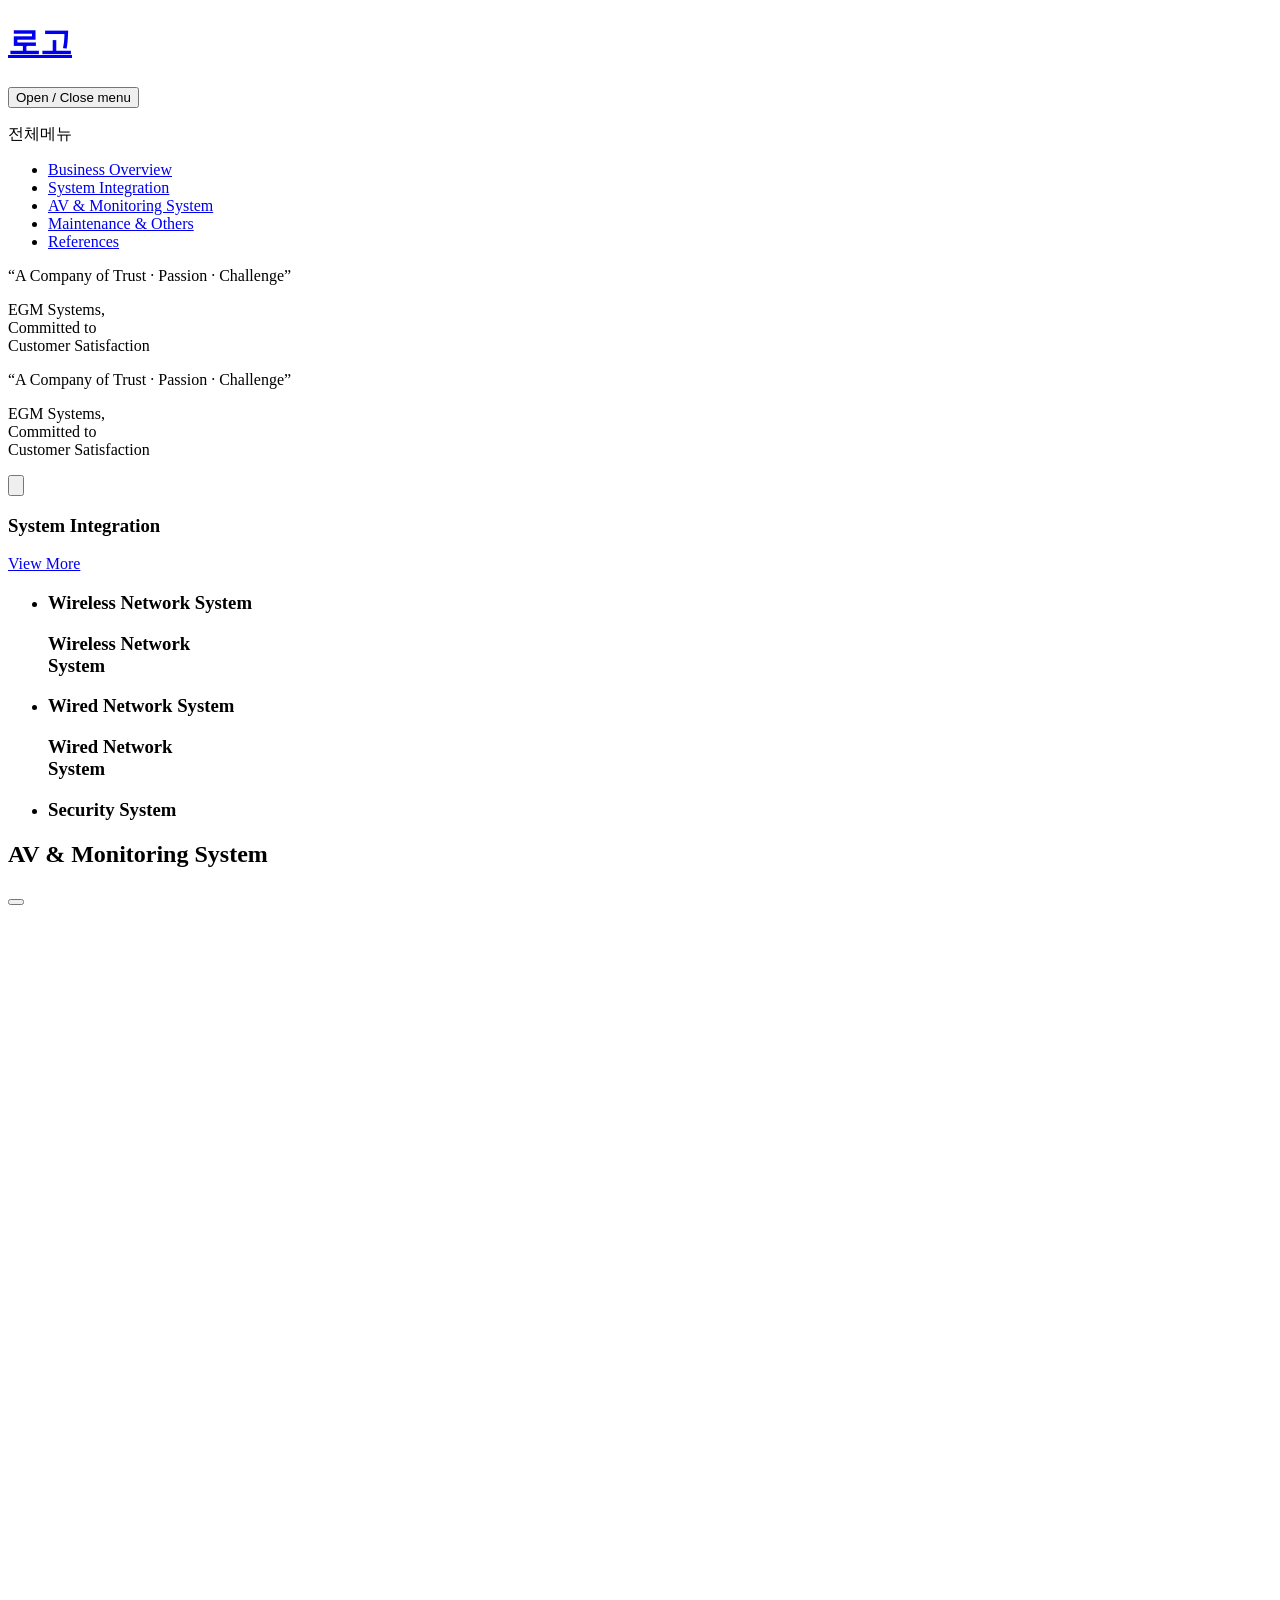
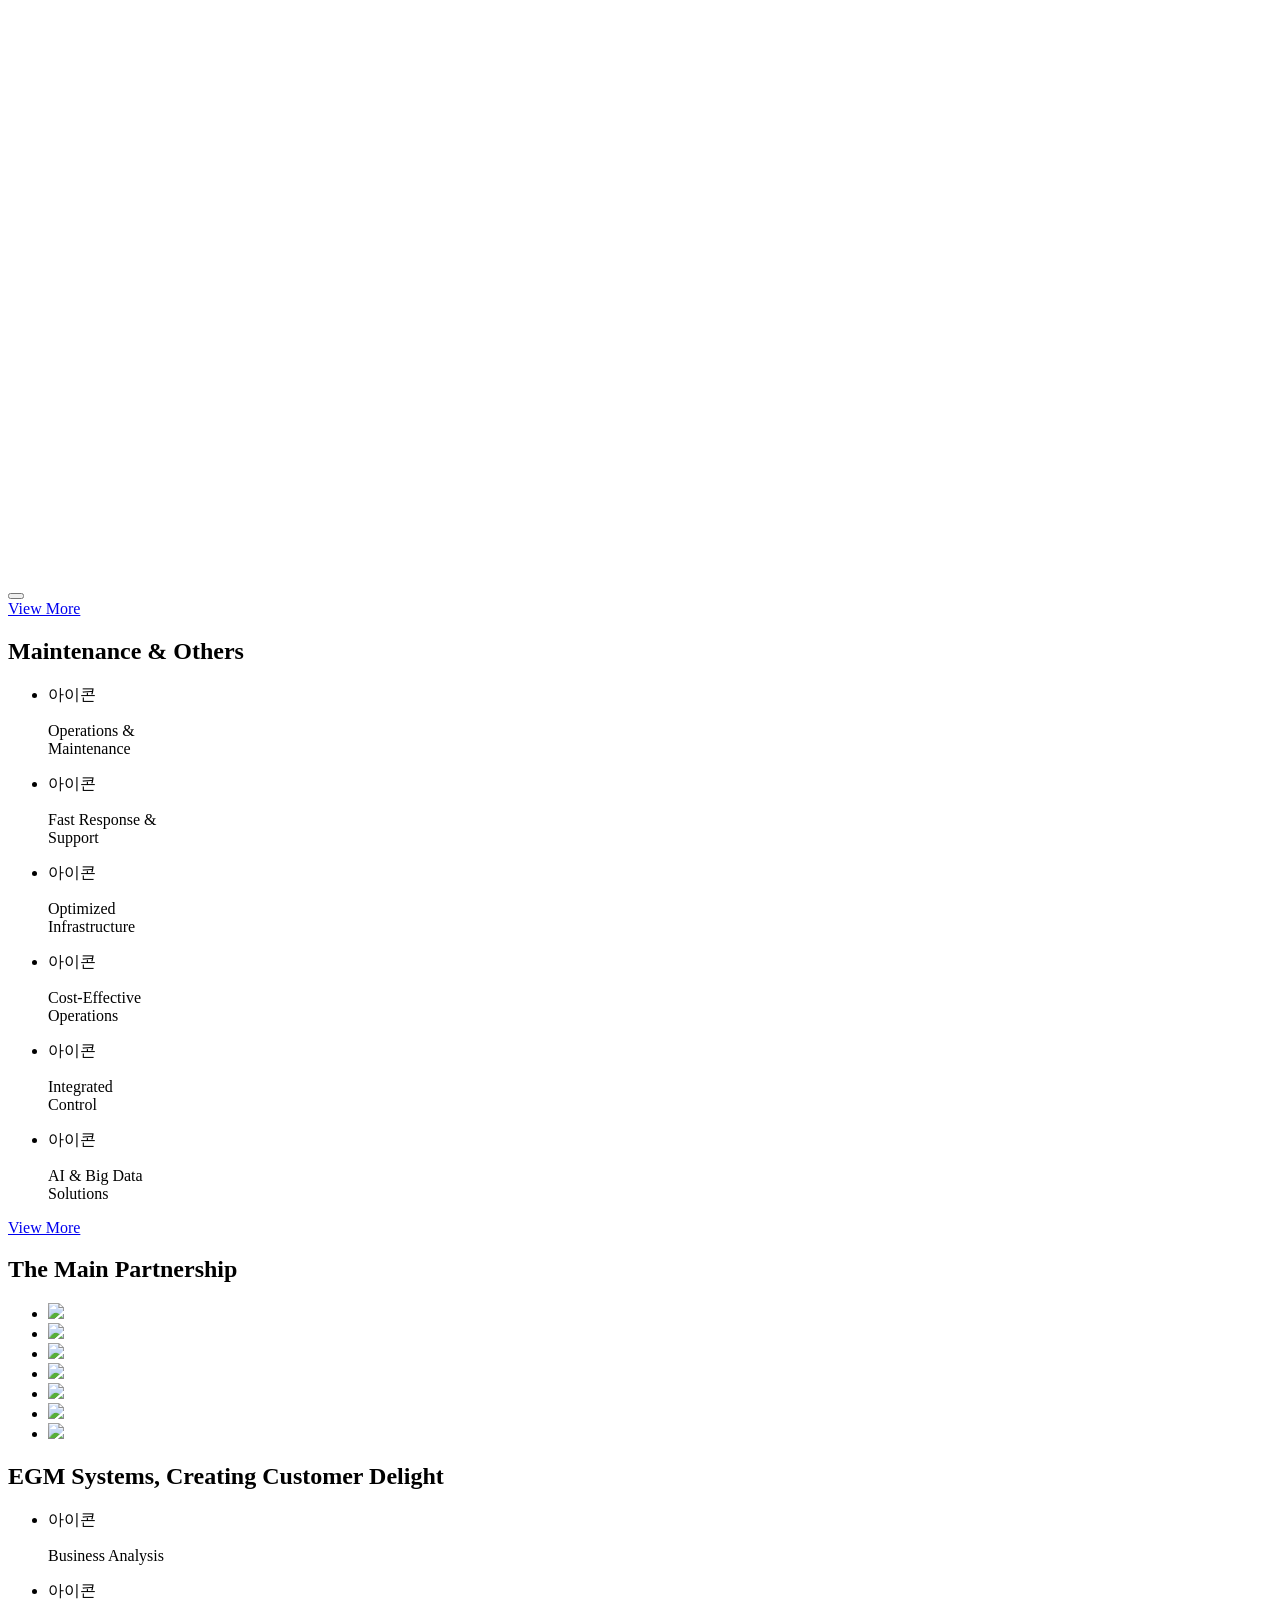
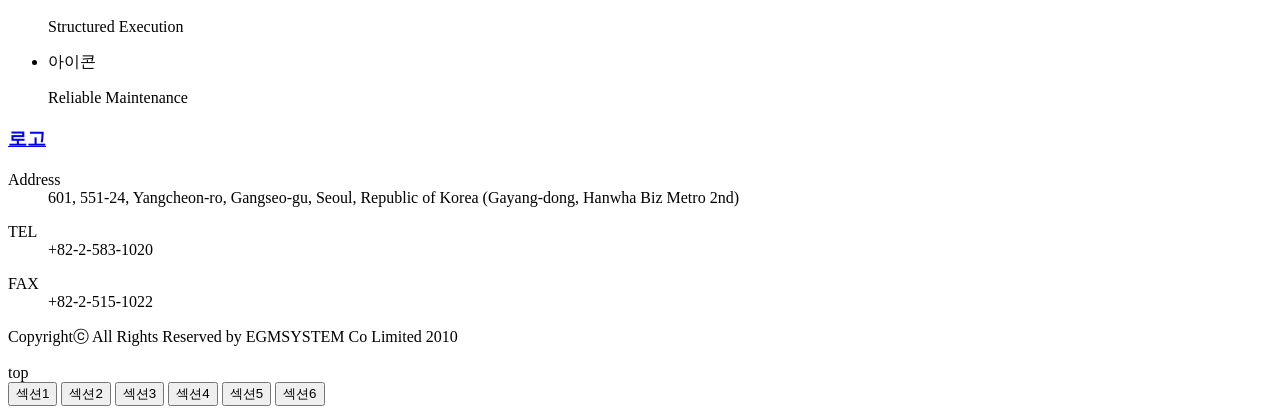
==== index.html @ 466957a3 "Add files via upload" ====
<!DOCTYPE html>
<html lang="ko">
<head>

<meta http-equiv="Content-Type" content="text/html; charset=UTF-8">
<meta http-equiv="Content-Script-Type" content="text/javascript">
<meta http-equiv="Content-Style-Type" content="text/css">
<meta content="IE=edge, chrome=1" http-equiv="X-UA-Compatible">
<meta name="viewport" content="width=device-width, initial-scale=1.0, maximum-scale=1.0, minimum-scale=1.0, user-scalable=yes">

<title>이지엠시스템즈</title>

<link rel="shortcut icon" href="images/include/favicon.ico">
<link rel="stylesheet" type="text/css" href="css/bootstrap.min.css"><!--메뉴부트스트랩 CSS 제일 위에 있어야함-->
<link rel="stylesheet" type="text/css" href="css/swiper-bundle.min.css"><!--메인상단애니메이션-->
<link rel="stylesheet" type="text/css" href="css/menu.css"><!--메뉴-->
<link rel="stylesheet" type="text/css" href="css/egm.css"><!--공통/디자인-->
<link rel="stylesheet" type="text/css" href="css/fonts.css"><!--폰트-->

<script src="js/jquery-3.7.1.min.js"></script><!--공통필수-->
<script src="js/common.js"></script><!--공통필수/메인스크롤링-->

</head>
<body>

<header id="hd">
	<div class="container container-fluid">
		<h1 class="hd-logo text-hide"><a href="index.html">로고</a></h1>

		<button type="button" class="js-mn d-xl-none"><span>Open / Close menu</span></button><!--전체메뉴열기닫기-->

		<nav id="gnb">		
			<!--모바일-->
			<div class="gnb-util">
			<p class="mo_menu_title">전체메뉴</p>
			<!--
			<a href="/member/login.asp">로그인</a><i class="split"></i>
			<a href="/member/join_1.asp">회원가입</a><i class="split"></i>
			<a href="#;">로그아웃</a><i class="split"></i>
			<a href="/member/edit.asp">회원정보수정</a><i class="split"></i>
			-->
			</div>
			<!--//모바일-->

			<ul class="navbar-nav">
			<li class="nav-item"><a href="sub_01.html">Business Overview</a></li>
			<li class="nav-item"><a href="sub_02.html">System Integration</a></li>
			<li class="nav-item"><a href="sub_03.html">AV & Monitoring System</a></li>
			<li class="nav-item"><a href="sub_04.html">Maintenance & Others</a></li>
			<li class="nav-item"><a href="sub_05.html">References</a></li>
			</ul>
		</nav>
	</div>
</header>

<!--메인용(이 위치에 있어야 함)-->
<script src="js/bootstrap.bundle.min.js"></script><!--메인스크롤링/메인에서만 사용(서브에 있으면 상하스크롤 안됨)-->
<script src="js/swiper.jquery.min.js"></script><!--메인스크롤링/메인에서만 사용-->
<script src="js/main.js"></script><!--메인스크롤링-->
<script src="js/gsap.min.js"></script><!--메인상단애니메이션-->
<script src="js/swiper-bundle.min.js"></script><!--메인상단애니메이션-->
<!--//메인용-->

<!--+++++전체+++++-->
<div id="wrap"><!--현재 prop = w.width() > 1200 으로 1200이상만 스클롤링 적용되어있음, main.js-->

<!--메인섹션-->
<section id="ct">

<!--섹션1-->
<section id="section1" class="section-main-visual">
	<div class="swiper">
       
		<!--메인비주얼-->
		<div class="swiper-wrapper">

			<div class="swiper-slide">
				<div class="background bg1"></div><!--css파일에 pc,mo 각각노출-->
				<div class="inner">
					<div class="text-wrap">
						<p class="text">
							“A Company of Trust · Passion · Challenge”
						</p>
						<p class="title">						
							EGM Systems,<br/>
							Committed to<br/>
							Customer Satisfaction
						</p>
						<!-- <p class="view"><a href="" class="more">View More</a></p> -->
					</div>
				</div>
			</div>
			
			<div class="swiper-slide">
				<div class="background bg2"></div><!--css파일에 pc,mo 각각노출-->
				
				<div class="inner">
					<div class="text-wrap">
						<p class="text">
							“A Company of Trust · Passion · Challenge”
						</p>
						<p class="title">						
							EGM Systems,<br/>
							Committed to<br/>
							Customer Satisfaction
						</p>
						<!-- <p class="view"><a href="" class="more">View More</a></p> -->
					</div>
				</div>
			</div>

		</div>
		<!--//메인비주얼-->
		
		<!--좌우스와이프-->
		<div class="swiper_arrow_wrap">
			<div class="swiper-button-prev"></div>
			<div class="swiper-button-next"></div>
		</div>
		<!--//좌우스와이프-->

		<!--하단스와이프로딩 및 페이징-->
		<div class="control">
			<div class="control-wrap">
				
				<button class="toggle" type="button" data-state="play">
					<svg x="0px" y="0px" viewBox="0 0 59.3 59.3">
						<circle cx="29.6" cy="29.6" r="28.1" stroke="#c9c9c9" fill-opacity="0" stroke-width="3" stroke-linecap="round" />
						<circle class="path" cx="29.6" cy="29.6" r="28.1" stroke="#0084E9" fill-opacity="0" stroke-width="3" stroke-linecap="round" />
					</svg>
				</button>
				<div class="pager-container">
					<div class="swiper-pagination"></div>
				</div>

			</div>
		</div>
		<!--//하단스와이프로딩 및 페이징-->

	</div>

	<!--메인비주얼-->
<script>
// 메인비주얼
const visualTime = 5000;
const visualSpeed = 1000;
const visualSection = document.querySelector('.section-main-visual');
const visualCircle = document.querySelector('.section-main-visual .swiper .path');
const visualToggle = document.querySelector('.section-main-visual .control .toggle');
const tl = gsap.timeline({ paused: true });
tl.fromTo(visualCircle, { strokeDashoffset: 250 }, { duration: (visualTime + visualSpeed + 1000) / 1000, ease: 'none', strokeDashoffset: 0 });

window.addEventListener('resize', () => {
	setVisual();
});
window.addEventListener('DOMContentLoaded', () => {
	setVisual();
});

function setVisual(){
	visualSection.style.height = window.innerHeight + 'px';
}


const visualSlide = new Swiper('.section-main-visual .swiper', {
	loop: true,
	speed: visualSpeed,
	effect: 'fade',
	fadeEffect: {
		crossFade: true
	},
	autoplay: {
        delay: visualTime,
        disableOnInteraction: false
    },
	navigation: {
	    nextEl: '.section-main-visual .swiper-button-next',
	    prevEl: '.section-main-visual .swiper-button-prev'
    },
	pagination: {
		el: '.section-main-visual .swiper-pagination',
		type: 'fraction',
		clickable: true,
		renderFraction: function (currentClass, totalClass) {
			return '<span class="' + currentClass + '"></span> / <span class="' + totalClass + '"></span>';
		}
	},
	on: {
		init: (swiper) =>{
			let activeSlide = swiper.el.querySelector('.swiper-slide-active');
			let activeBackground = activeSlide.querySelector('.background');
			gsap.to(activeBackground, { duration: (visualTime + visualSpeed) / 1000, ease: 'sine.out', scale: 1 });
			tl.play();
		},
        slideChangeTransitionStart: (swiper) => {
			animate(swiper);
        }
    }
});

function animate(swiper){
    let activeSlide = swiper.el.querySelector('.swiper-slide-active');
    let activeBackground = activeSlide.querySelector('.background');
    let activeTitle = activeSlide.querySelector('.title');
    let activeText = activeSlide.querySelector('.text');
	let activeView = activeSlide.querySelector('.view');

	gsap.set(activeBackground, { scale: 1.5 });
    gsap.set(activeTitle, { opacity: 0, y: 50 });
    gsap.set(activeText, { opacity: 0, y: 75 });
	gsap.set(activeView, { opacity: 0, y: 90 });
	gsap.to(activeBackground, { duration: (visualTime + visualSpeed) / 1000, ease: 'sine.out', scale: 1 });
    gsap.to(activeTitle, { delay: 0.5, duration: 1, ease: 'power2.out', opacity: 1, y: 0 });
    gsap.to(activeText, { delay: 0.5, duration: 1, ease: 'power2.out', opacity: 1, y: 0 });
	gsap.to(activeView, { delay: 0.5, duration: 1, ease: 'power2.out', opacity: 1, y: 0 });

	tl.restart();
}

visualToggle.addEventListener('click', (e) => {
	const button = e.target;
	if(button.dataset.state === 'play'){
		button.dataset.state = 'pause';
		visualSlide.autoplay.pause();
		tl.pause();
	}else{
		button.dataset.state = 'play';
		visualSlide.autoplay.resume();
		tl.resume();
	}
});

</script>
<!--//메인비주얼-->

</section>
<!--//섹션1-->

<!--섹션2-->
<section id="section2">
	
	<div class="swiper_vh nopad">

		<!--섹션컨텐츠-->
		<div class="si_flex">

			<!--왼쪽-->
			<div class="left">
				<h3>System Integration</h3>
				<a href="sub_02.html" class="btn_square">View More</a>
			</div>
			<!--//왼쪽-->

			<!--오른쪽-->
			<ul class="right">
				<li>
					<div class="small_bnr mrg">
					<h3 class="pc_use">Wireless Network System</h3>
					<h3 class="mo_use">Wireless Network<br/>System</h3>
					</div>
				</li>

				<li>
					<div class="small_bnr mrg">
					<h3 class="pc_use">Wired Network System</h3>
					<h3 class="mo_use">Wired Network<br/>System</h3>
					</div>
				</li>

				<li>
					<div class="small_bnr">
					<h3>Security System</h3>
					</div>
				</li>
			</ul>
			<!--//오른쪽-->

		</div>
		<!--//섹션컨텐츠-->

	</div>

</section>
<!--//섹션2-->

<!--섹션3-->
<section id="section3">
	<div class="swiper_vh">

		<!--섹션컨텐츠-->
		<div class="res_wrap100 sec_pad_bottom">

		<!--섹션타이틀-->
		<div class="section_title">
			<h2>AV & Monitoring System</h2>
		</div>
		<!--//섹션타이틀-->

		<!--섹션상세-->
		<div class="slide_container">

		<button class="slide_btn prev"></button>

		<ul class="slide_wrap">
			<li>
				<div class="sec3_card">
					<div class="picture"><img src="images/main/section3_bg1.png"></div>
					<div class="text">
						<p>Display System</p>
					</div>
				</div>
			</li>
			<li>
				<div class="sec3_card">
					<div class="picture"><img src="images/main/section3_bg2.png"></div>
					<div class="text">
						<p>Video Conferencing System</p>
					</div>
				</div>
			</li>
			<li>
				<div class="sec3_card">
					<div class="picture"><img src="images/main/section3_bg3.png"></div>
					<div class="text">
						<p>Stage System</p>
					</div>
				</div>
			</li>
			<li>
				<div class="sec3_card">
					<div class="picture"><img src="images/main/section3_bg4.png"></div>
					<div class="text">
						<p>Studio System</p>
					</div>
				</div>
			</li>
			<li>
				<div class="sec3_card">
					<div class="picture"><img src="images/main/section3_bg5.png"></div>
					<div class="text">
						<p>Public Address System</p>
					</div>
				</div>
			</li>
			<li>
				<div class="sec3_card">
					<div class="picture"><img src="images/main/section3_bg6.png"></div>
					<div class="text">
						<p>Conference Room System</p>
					</div>
				</div>
			</li>
		</ul>

		<button class="slide_btn next"></button>

		</div>
		<!--//섹션상세-->

		</div>
		<!--//섹션컨텐츠-->

	</div>

	<!--더보기버튼-->
	<div class="btn_more_wrap_center">
		<a href="sub_03.html" class="btn_square">View More</a>
	</div>
	<!--//더보기버튼-->

<script>
// 섹션3 슬라이드
document.addEventListener('DOMContentLoaded', () => {

	const sliders = document.querySelectorAll('.slide_container');

	sliders.forEach(slider => {

		const wrap = slider.querySelector('.slide_wrap');
		const prev = slider.querySelector('.prev');
		const next = slider.querySelector('.next');

		if (!wrap) return;

		let speed = 3000;
		let timer;
		let anim = false;

		const items = [...wrap.children];

		/* 무한 복제 */
		items.forEach(el => wrap.appendChild(el.cloneNode(true)));
		items.slice().reverse().forEach(el => {
			wrap.insertBefore(el.cloneNode(true), wrap.firstChild);
		});

		let origin = items.length;
		let index = origin;

		function getWidth() {
			const item = wrap.children[0];
			const gap = parseInt(getComputedStyle(wrap).gap) || 0;
			return item.getBoundingClientRect().width + gap;
		}

		function move(animate = true) {
			wrap.style.transition = animate ? 'transform .6s ease' : 'none';
			wrap.style.transform = `translateX(-${getWidth() * index}px)`;
		}

		move(false);

		function fixLoop() {
			if (index >= origin * 2) {
				index -= origin;
				move(false);
			}

			if (index < origin) {
				index += origin;
				move(false);
			}
		}

		function nextSlide() {
			if (anim) return;

			anim = true;
			index++;
			move(true);
		}

		function prevSlide() {
			if (anim) return;

			anim = true;
			index--;
			move(true);
		}

		wrap.addEventListener('transitionend', () => {
			fixLoop();
			anim = false;
		});

		/* autoplay */
		function start() {
			timer = setInterval(nextSlide, speed);
		}

		function stop() {
			clearInterval(timer);
		}

		/* buttons */
		next.onclick = () => {
			stop();
			nextSlide();
			start();
		};

		prev.onclick = () => {
			stop();
			prevSlide();
			start();
		};

		/* hover */
		wrap.onmouseenter = stop;
		wrap.onmouseleave = start;

		/* drag */
		let x = 0;

		wrap.onmousedown = e => {
			x = e.clientX;
			stop();
		};

		wrap.onmouseup = e => {
			let diff = e.clientX - x;

			if (diff > 50) prevSlide();
			else if (diff < -50) nextSlide();

			start();
		};

		/* touch */
		wrap.ontouchstart = e => {
			x = e.touches[0].clientX;
			stop();
		};

		wrap.ontouchend = e => {
			let diff = e.changedTouches[0].clientX - x;

			if (diff > 50) prevSlide();
			else if (diff < -50) nextSlide();

			start();
		};

		start();

	});

});
</script>

</section>
<!--//섹션3-->

<!--섹션4-->
<section id="section4">
	<div class="swiper_vh">

		<!--섹션컨텐츠-->
		<div class="res_wrap100 sec_pad_bottom">

		<!--섹션타이틀-->
		<div class="section_title">
			<h2>Maintenance & Others</h2>
		</div>
		<!--//섹션타이틀-->

		<!--섹션상세-->
		<ul class="section4_banner">
			<li><div class="circle icon1"><span class="hidden">아이콘</span></div><p>Operations &<br/>Maintenance</p></li>
			<li><div class="circle icon2"><span class="hidden">아이콘</span></div><p>Fast Response &<br/>Support</p></li>
			<li><div class="circle icon3"><span class="hidden">아이콘</span></div><p>Optimized<br/>Infrastructure</p></li>
			<li><div class="circle icon4"><span class="hidden">아이콘</span></div><p>Cost-Effective<br/>Operations</p></li>
			<li><div class="circle icon5"><span class="hidden">아이콘</span></div><p>Integrated<br/>Control</p></li>
			<li><div class="circle icon6"><span class="hidden">아이콘</span></div><p>AI & Big Data<br/>Solutions</p></li>
		</ul>
		<!--//섹션상세-->

		</div>
		<!--//섹션컨텐츠-->

	</div>

	<!--더보기버튼-->
	<div class="btn_more_wrap_center">
		<a href="sub_04.html" class="btn_square">View More</a>
	</div>
	<!--//더보기버튼-->

</section>
<!--//섹션4-->

<!--섹션5-->
<section id="section5">
	<div class="swiper_vh">

		<!--섹션컨텐츠-->
		<div class="res_wrap100 sec_pad_bottom">

		<!--섹션타이틀-->
		<div class="section_title">
			<h2 class="wh">The Main Partnership</h2>
		</div>
		<!--//섹션타이틀-->

		<!--섹션상세-->
		<div class="section5_con">
		<ul class="section5_banner">
			<li><img src="images/main/partner_logo_01.svg"></li>
			<li><img src="images/main/partner_logo_02.svg"></li>
			<li><img src="images/main/partner_logo_03.svg"></li>
			<li><img src="images/main/partner_logo_04.svg"></li>
			<li><img src="images/main/partner_logo_05.svg"></li>
			<li><img src="images/main/partner_logo_06.svg"></li>
			<li><img src="images/main/partner_logo_07.svg"></li>
			
		</ul>
		</div>
		<!--//섹션상세-->

		</div>
		<!--//섹션컨텐츠-->

	</div>

</section>
<!--//섹션5-->

<!--섹션6-->
<section id="section6">
	
	<div class="swiper_vh nopadding"><!--높이 100vh 미적용시 필요없음-->
		
	<!--배경-->
	<div class="section6_bg">

	<!--섹션컨텐츠-->
	<div class="res_wrap">

	<!--section6 컨텐츠-->
	<div class="section6_wrap">

	<!--섹션타이틀-->
	<div class="section_title copy">
		<h2>
			<span class="left1">EGM Systems,</span>
			<span class="left2">Creating Customer Delight</span>
		</h2>
	</div>
	<!--//섹션타이틀-->

	<!--섹션상세-->
	<ul class="section6_banner">
		<li><div class="circle icon1"><span class="hidden">아이콘</span></div><p>Business Analysis</p></li>
		<li><div class="circle icon2"><span class="hidden">아이콘</span></div><p>Structured Execution</p></li>
		<li><div class="circle icon3"><span class="hidden">아이콘</span></div><p>Reliable Maintenance</p></li>

	</ul>
	<!--//섹션상세-->

	</div>
	<!--//section6 컨텐츠-->

	</div>
	<!--//섹션컨텐츠-->

	</div>
	<!--//배경-->

<!--푸터-->
<footer>
	<!--상단-->
	<div class="ft_top">

		<!--가운데-->
		<div class="ft_center">
		
			<a href="index.html" class="bottom_logo"><h1 class="hidden">로고</h1></a>

			<!--회사정보-->
			<div class="ft_info_wrap">

				<div class="line1">
					<dl class="ft_info none">
						<dt>Address</dt>
						<dd>601, 551-24, Yangcheon-ro, Gangseo-gu, Seoul, Republic of Korea (Gayang-dong, Hanwha Biz Metro 2nd)</dd>
					</dl>
				</div>

				<div class="line2">
					<div class="area">
						<dl class="ft_info">
							<dt>TEL</dt>
							<dd>+82-2-583-1020</dd>
						</dl>
						<dl class="ft_info none">
							<dt>FAX</dt>
							<dd>+82-2-515-1022</dd>
						</dl>
					</div>
				</div>

			</div>
			<!--//회사정보-->

		</div>
		<!--//가운데-->
		
	</div>
	<!--//상단-->
	
	<!--하단-->
	<div class="ft_bottom">
		<div class="ft_center">
			<p class="copy">Copyrightⓒ All Rights Reserved by EGMSYSTEM Co Limited 2010</p>
		</div>
	</div>
	<!--//하단-->

	<div class="side_btn_wrap">
	<!--<a href="" target="_blank" class="sns1 side_btn"><span class="hidden">페이스북</span></a>
	<a href="" target="_blank" class="sns2 side_btn"><span class="hidden">블로그</span></a>
	<a href="" class="sns3 side_btn"><span class="hidden">Contact US</span></a>-->
	<a class="top_btn side_btn"><span class="hidden">top</span></a>
	</div>

	<!--탑으로스크롤-->
	<script>
	$(window).scroll(function(){
				
	if( $(this).scrollTop() > 100 ){
	$(".top_btn").addClass("on");
	}
	else{
	$(".top_btn").removeClass("on");
	}
				
	});
				
	$(".top_btn").click(function(){
	window.scrollTo({top : 0, behavior: 'smooth'}); 
	});
	</script>
	<!--//탑으로스크롤-->

</footer>
<!--//푸터-->

</div>
</section>
<!--//섹션6-->

</section>
<!--//메인섹션-->

</div>
<!--//+++++전체+++++-->

<!--사이드파랄렉스네비-->
<nav id="lnb" class="nav d-none d-xl-block">
	<button type="button" class="nav-link" data-target="#section1"><span class="hidden">섹션1</span></button>
	<button type="button" class="nav-link" data-target="#section2"><span class="hidden">섹션2</span></button>
	<button type="button" class="nav-link" data-target="#section3"><span class="hidden">섹션3</span></button>
	<button type="button" class="nav-link" data-target="#section4"><span class="hidden">섹션4</span></button>
	<button type="button" class="nav-link" data-target="#section5"><span class="hidden">섹션5</span></button>
	<button type="button" class="nav-link" data-target="#section6"><span class="hidden">섹션6</span></button>
</nav>
<!--//사이드파랄렉스네비-->

</body>
</html>
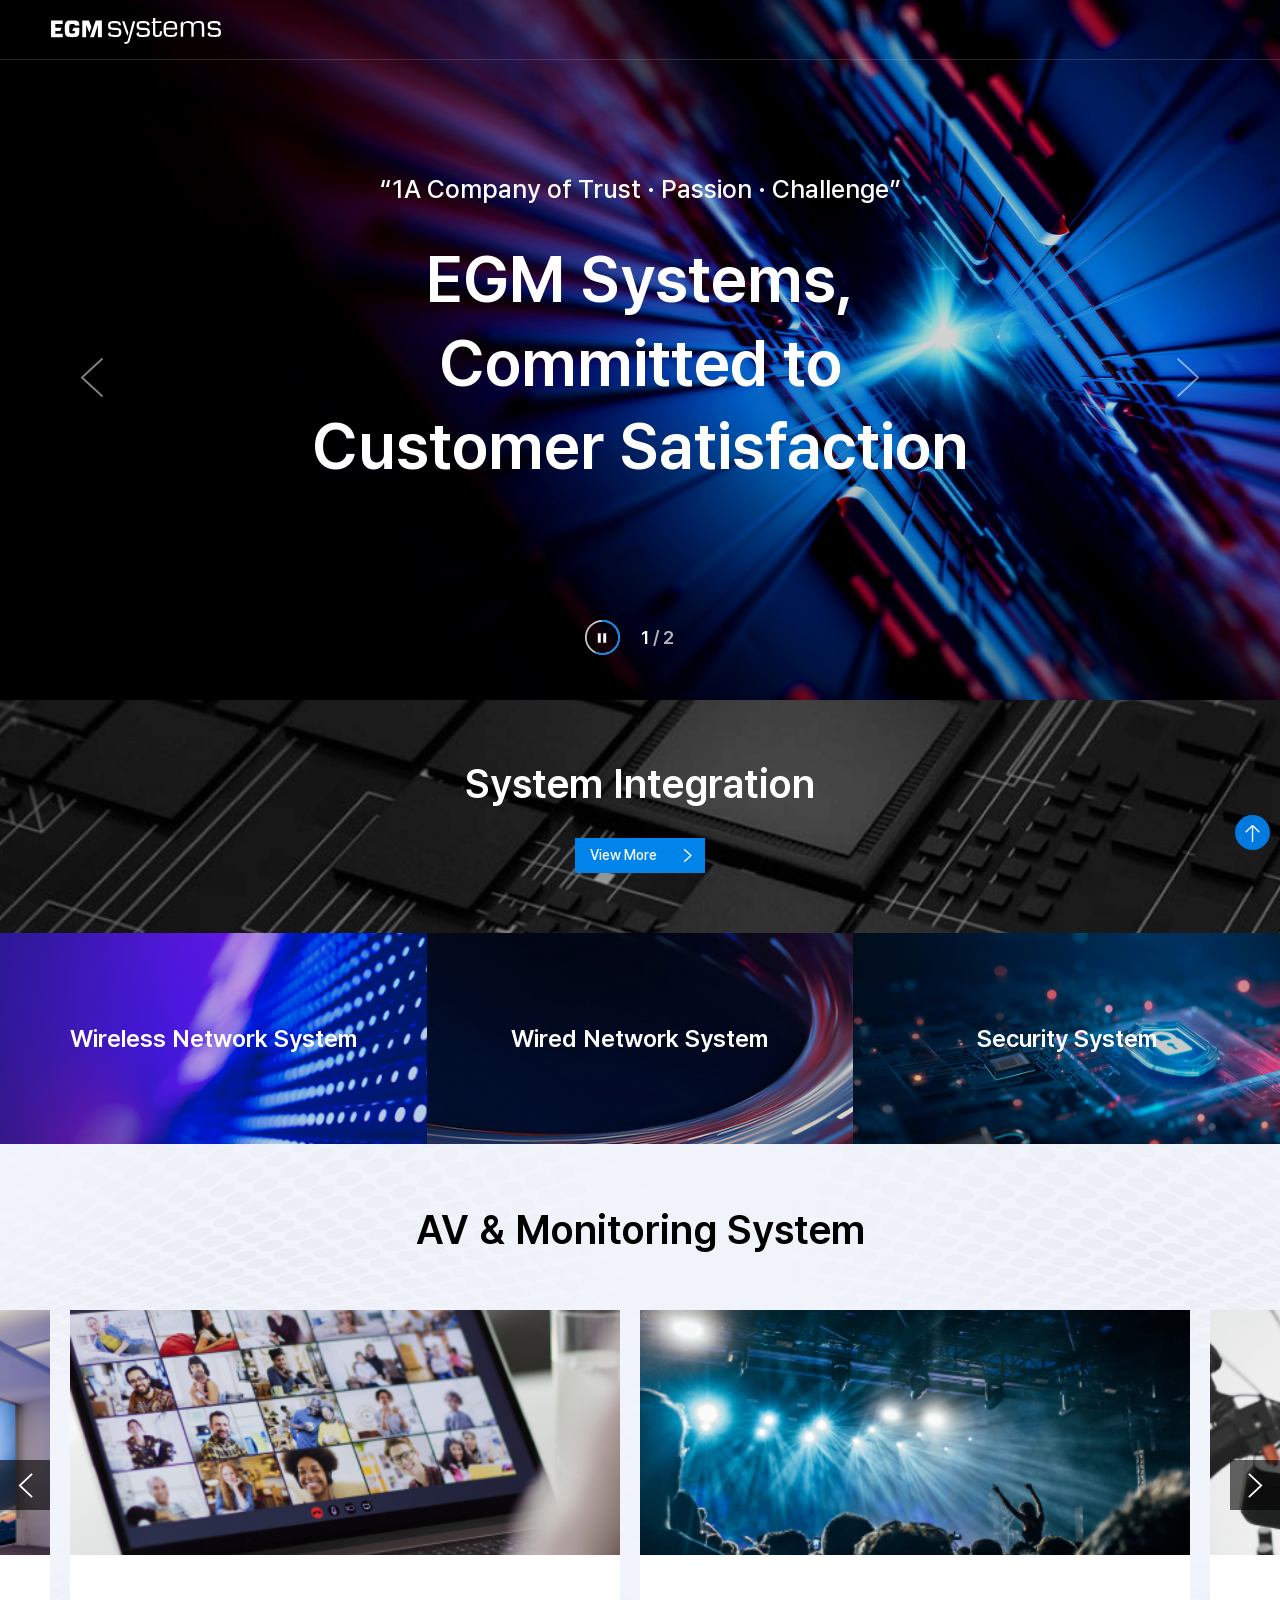
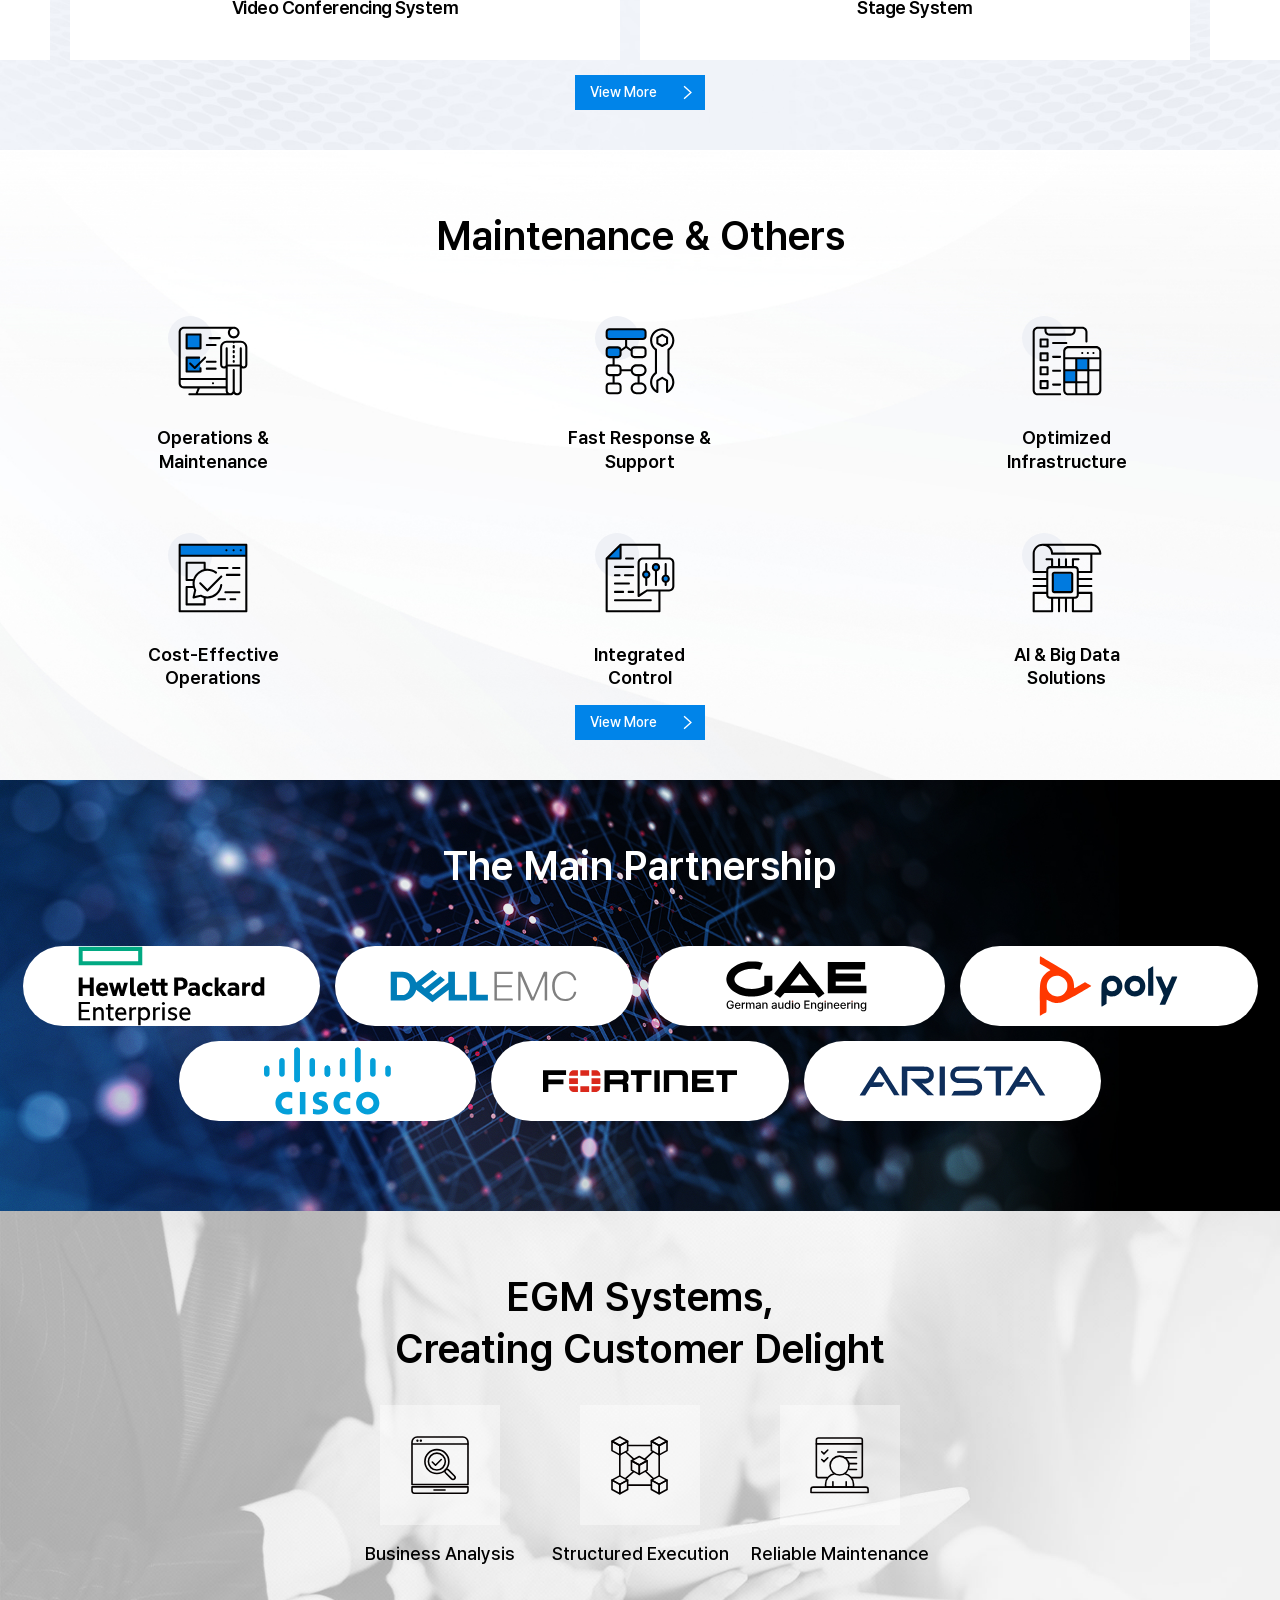
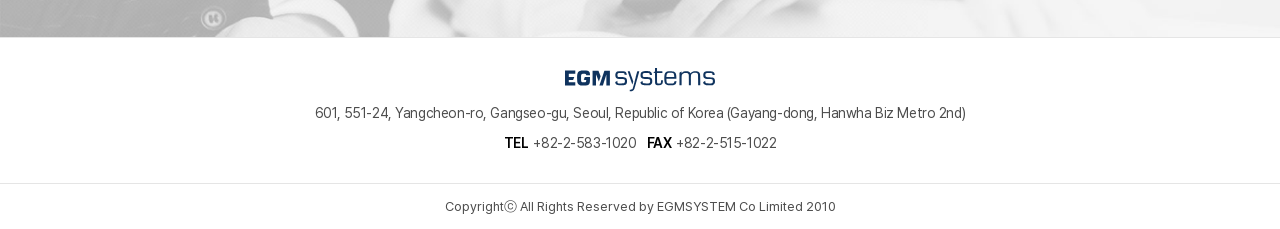
==== commit 5274671a: "수정" ====
--- a/index.html
+++ b/index.html
@@ -79,7 +79,7 @@
 				<div class="inner">
 					<div class="text-wrap">
 						<p class="text">
-							“A Company of Trust · Passion · Challenge”
+							“1A Company of Trust · Passion · Challenge”
 						</p>
 						<p class="title">						
 							EGM Systems,<br/>
--- a/css/menu.css
+++ b/css/menu.css
@@ -0,0 +1,1278 @@
+@charset "UTF-8";
+
+#wrap {
+	/*overflow: hidden;*/
+	display: flex;
+	width: 100%;
+	flex-direction: column;
+	/*min-height: 100vh*/
+}
+
+#hd,
+#ft {
+	flex-shrink: 0
+}
+
+.container {
+	position: relative;
+	width: 100%;
+	max-width: 1260px;
+	padding-left: 0px;
+	padding-right: 0px;
+}
+
+.container-fluid {
+	max-width: none
+}
+
+/* Header */
+#hd {
+	position: fixed;
+	left: 0;
+	right: 0;
+	top: 0;
+	z-index: 100;
+	background: #fff;
+	transition: background-color 0s ease-out, border 0s ease-out;
+	box-shadow: inset 0px -1px 0 0 rgba(0, 0, 0, .15);
+}
+
+#hd>.container {
+	display: flex;
+	align-items: center;
+	justify-content: flex-end;
+	height: 100px;
+	box-shadow: inset 0px -1px 0 0 rgb(255, 255, 255, .15);
+}
+
+#hd .nav-item {
+	position: relative;
+	/*font-size: 1rem;*/
+	letter-spacing: 0em
+}
+
+#hd .nav-item>a {
+	/*display: block;*/
+	height: 100%;
+	font-size: 20px;
+	/*font-size: 1.167rem*/
+}
+
+.depth {
+	display: none;
+	padding: .722rem 0;
+	font-size: 15px;
+	/*font-size: 1rem;*/
+	letter-spacing: -0.03em;
+	/*text-align:center*/
+}
+
+/* ◆◆◆◆◆◆◆◆◆◆ 1280px~1600px ◆◆◆◆◆◆◆◆◆◆ */
+@media only screen and (min-width:1280px) and (max-width:1600px) {
+	#hd .navbar-nav {
+	gap: 3.5vw !important;
+	}
+
+	.hd-logo {
+		width: 170px !important;
+	}
+
+	#hd .nav-item>a {
+    font-size: 18px;
+	}
+
+	.depth {
+		font-size: 13px;
+		letter-spacing: -0.05em
+	}
+
+	/*서브메뉴*/
+}
+
+/*헤더를 위한 메인용/서브는 sowaso.css에 있음, 메인/서브 공통으로 쓸경우 삭제하고 sowaso.css 주석 풀면 됨*/
+body:not(.is-scroll):not(.nav-open) #hd:not(.open) {
+	background: none;
+	box-shadow: none;
+	color: #ffffff;
+}
+
+body:not(.is-scroll):not(.nav-open) #hd:not(.open) .hd-logo>a {
+	background-image: url('../images/include/logo.svg');
+}
+
+body:not(.is-scroll):not(.nav-open) #hd:not(.open) .util {
+	color: #fff
+}
+
+/* 스크롤 상관없이 화이트배경, 메인용/서브 따로 사용하는 경우
+body:not(.is-scroll):not(.nav-open) #hd:not(.open) {background: #ffffff;box-shadow: none;color: #000000}
+body:not(.is-scroll):not(.nav-open) #hd:not(.open) .hd-logo>a { background-image: url('images/logo_color.svg'); }
+*/
+
+.depth a:hover,
+.depth a:focus {
+	color: #0084E9
+}
+
+.depth3 {
+	font-size: .889rem;
+	padding-bottom: .7222rem;
+	color: #777777
+}
+
+.depth a.active {
+	font-weight: 700
+}
+
+/*.hd-logo { width: 9.5rem; height: 2.1rem}가운데 정렬*/
+.hd-logo {
+	position: absolute;
+	left: 0px;
+	width: 210px;
+	height: 35px;
+}
+
+.hd-logo>a {
+	display: block;
+	width: 100%;
+	height: 100%;
+	background: url('../images/include/logo_color.svg') no-repeat center;
+	background-size: 80%;
+}
+
+.util {
+	position: absolute;
+	top: 49px;
+	transform: translateY(-50%);
+	display: flex;
+	align-items: center;
+	/*color: #666;*/
+	font-size: 24px;
+}
+
+.util a.icon {
+	margin-left: 15px;
+}
+
+.util .split {
+	border-left-color: #ccc
+}
+
+
+.split {
+	font-style: normal;
+	margin: 0 .5em
+}
+
+.split:empty {
+	display: inline-block;
+	margin: 0px 15px;
+	height: .667rem;
+	border-left: 1px solid;
+	vertical-align: middle;
+	color: transparent;
+}
+
+/*PC레프트메뉴*/
+#lnbWrap_p {
+	display: block;
+	float: left;
+	width: 240px;
+	border-bottom: 0px solid #02649b;
+}
+
+.lnbWrap_m {
+	display: none
+}
+
+.lnbTitle {
+	display: flex;
+	align-items: center;
+	padding: 0px 0px 0px 15px;
+	height: 80px;
+	color: #ffffff;
+	font-size: 24px;
+	font-weight: 600;
+	line-height: 30px;
+	margin-bottom: 10px;
+	border-radius: 8px;
+	background: url('../images/include/bg_lnb_tit.png') no-repeat center;
+	/*background: linear-gradient(120deg, #0084E9 59.41%, #0084E9 72.75%, #0060bc 72.75%, #0060bc 108.66%);*/
+}
+
+/*2deps 메뉴 */
+.lnb {
+	width: 100%;
+	margin-bottom: 0px;
+	background: #fff;
+	border: 1px solid #d3d3d3;
+	border-radius: 8px;
+}
+
+.lnb>li {
+	position: relative;
+	width: 100%;
+	vertical-align: middle;
+	/*letter-spacing:-0.05em;*/
+	border-bottom: 1px solid #d3d3d3;
+	box-sizing: border-box;
+}
+
+.lnb>li>a {
+	display: block;
+	width: 100%;
+	height: 40px;
+	padding: 0px 15px;
+	font-size: 16px;
+	font-weight: 600;
+	line-height: 38px;
+	box-sizing: border-box;
+	word-break: keep-all;
+	/*text-decoration:none*/
+}
+
+.lnb>li>a:visited {}
+
+.lnb>li>a:hover {
+	font-weight: 600;
+	color: #0084E9;
+	background: url('../images/include/lnb_arrow_left.svg') no-repeat 95% 50%;
+}
+
+/*오버시 모든메뉴 백그라운드 설정*/
+.lnb>li>a.on {
+	color: #0084E9;
+	font-weight: 600;
+	background: url('../images/include/lnb_arrow_left_on.svg') no-repeat 95% 50%;
+}
+
+/*고정 2deps메뉴*/
+.lnb>li>a.on2:hover {
+	background:
+}
+
+.lnb>li:last-child {
+	border-bottom: 0px solid #d3d3d3;
+}
+
+/*탑 SNS 링크 */
+.hd-sns {
+	position: relative;
+	right: 4vw;
+	cursor: pointer;
+}
+
+/*.hd-sns a {
+	position: relative;
+}
+
+.hd-sns a:first-child {
+	margin-left: 0px;
+}*/
+
+/* SNS 아이콘 컬러 고정 */
+/* 기본 */
+.hd-sns {
+	color: #fff;
+	transition: color .2s;
+}
+
+/* 스크롤 후 */
+body.is-scroll .hd-sns {
+	color: #000;
+}
+
+/* hover 영향 차단 */
+.hd-sns a:hover {
+	color: inherit;
+}
+
+.sns_svg {
+	width: 30px;
+	height: 30px;
+	display: block;
+}
+
+/*언어토글레이어*/
+ul.language {
+	display: none;
+	flex-direction: column;
+	gap:3px;
+	position: absolute;
+	top: 35px;
+	left: 50%;
+	transform: translateX(-50%);
+	padding:10px 14px 9px;
+	background: #ffffff;
+	border:1px solid #000000;
+	border-radius: 8px;
+}
+
+ul.language.active {
+	display: flex;
+}
+
+ul.language li {
+	width: 100%;
+	color:#000000;
+	font-size: 16px;
+	font-weight: 500;
+	text-align: center;
+}
+
+ul.language li a.on {
+	color:#0084E9;
+	text-decoration: underline;
+}
+
+.fa-brands,
+.fab {
+	font-size: 28px;
+}
+
+/*상단 sns 아이콘*/
+.sns_svg {
+	position: relative;
+	top: 0px;
+	width: 30px;
+	height: 30px;
+}
+
+/* ◆◆◆◆◆◆◆◆◆◆ 1280px이상 ◆◆◆◆◆◆◆◆◆◆ */
+@media (min-width: 1280px) {
+
+/*=====하위메뉴없어서 마우스호버 수정=====*/
+/* header */
+#hd {
+	position: relative;
+	position: fixed;
+	text-align: center
+}
+
+#hd .navbar-nav {
+    flex-direction: row;
+    justify-content: center;
+    align-items: center;
+	gap: 5vw;
+    white-space: nowrap;
+    position: absolute;
+    right: 4vw;
+    top: 50%;
+    transform: translateY(-50%);
+}
+
+#hd .nav-item {
+	width: auto;
+}
+
+#hd .nav-item>a {
+	font-weight: 500;
+	line-height: 100px;
+	transition: transform .3s;
+	transition: all 0.2s;
+}
+
+/* =========================
+   hover (스크롤 전/후 공통)
+========================= */
+body:not(.is-scroll) #hd .nav-item > a:hover,
+body.is-scroll #hd .nav-item > a:hover {
+	color: #0084E9 !important;
+	border-bottom: 0px solid #0084E9;
+}
+
+/* 밑줄은 스크롤 후에만 */
+body.is-scroll #hd .nav-item > a:hover:before {
+	transform: scaleX(1) !important;
+}
+
+/* =========================
+   스크롤 전: 스타일 고정
+========================= */
+
+/* 헤더 투명 */
+body:not(.is-scroll) #hd {
+	background: transparent !important;
+	box-shadow: none !important;
+}
+
+/* 로고 화이트 유지 */
+body:not(.is-scroll) #hd .hd-logo > a {
+	background-image: url('../images/include/logo.svg') !important;
+}
+
+/* hover 시 밑줄 제거 */
+body:not(.is-scroll) #hd .nav-item > a:hover:before {
+	transform: scaleX(0) !important;
+}
+
+/* open 상태 무시 */
+body:not(.is-scroll) #hd.open {
+	background: transparent !important;
+	box-shadow: none !important;
+}
+
+body:not(.is-scroll) #hd.open .nav-item > a {
+	color: #fff;
+}
+
+body:not(.is-scroll) #hd.open .hd-logo > a {
+	background-image: url('../images/include/logo.svg') !important;
+}
+
+/* 서브메뉴 배경 제거 */
+body:not(.is-scroll) #gnb::before {
+	display: none !important;
+}
+
+body:not(.is-scroll) #gnb.force-open::before {
+	height: 0 !important;
+}
+/*=====하위메뉴없어서 마우스호버 수정=====*/
+
+	#hd .nav-item>a:before {
+		content: '';
+		position: absolute;
+		bottom: 0;
+		left: 0;
+		right: 0;
+		border-top: 0px solid #0084E9;
+		transform: scaleX(0);
+		transition: transform .3s
+	}
+
+	#hd .on>a:before,
+	#hd .active>a:before {
+		transform: scaleX(1)
+	}
+
+
+
+	.hd-logo {
+		position: absolute;
+		left: 4vw;
+		top: 52%;
+		transform: translateY(-50%)
+	}
+
+	.hd-logo>a {
+		display: block;
+		width: 100%;
+		height: 100%;
+		background: url('../images/include/logo_color.svg') no-repeat center;
+		background-size: 100%;
+	}
+
+	.btn-depth {
+		display: none
+	}
+
+	#gnb {
+		display: inline-block !important;
+		vertical-align: top;
+		margin-right: 0
+			/*margin-right: 2.5rem*/
+	}
+
+	.depth {
+		position: absolute;
+		top: 100%;
+		left: 0;
+		right: 0;
+		height: 310px;
+		text-align: center;
+		display: none !important
+	}
+
+	/*서브메뉴높이*/
+	.depth li {
+		padding: 5px 0px;
+	}
+
+	.on .depth {
+		background: #F8F8F8
+	}
+
+	.util {
+		right: 190px;
+	}
+
+	#hd.open .depth {
+		display: block !important
+	}
+
+	.gnb-util {
+		display: none
+	}
+
+	/*모바일 상단 유저아이콘*/
+	.m_top_user {
+		display: none
+	}
+
+	/*+++++ 20260223 gnb높이 자동 조절 시작 +++++*/
+	/* ===== 기본 구조 ===== */
+	#header {
+		position: relative;
+	}
+
+	#gnb {
+		position: relative;
+	}
+
+	/* ===== 서브메뉴 ===== */
+	.depth {
+		position: absolute;
+		top: 100%;
+		left: 0;
+		right: 0;
+		padding: 25px 15px 25px 15px;
+		/* 아래 패딩 제거 */
+		text-align: left;
+		border-left: 1px solid rgba(0, 0, 0, .08);
+		display: none;
+		z-index: 20;
+	}
+
+	/* ===== 화이트 배경 레이어 ===== */
+	#gnb::before {
+		content: '';
+		position: absolute;
+		top: 90px;
+		/* 헤더 높이 */
+		left: 50%;
+		transform: translateX(-50%);
+		width: 100vw;
+		/* 화면 전체 가로 */
+		height: 0;
+		background: #fff;
+		box-shadow: 0 5px 5px rgba(0, 0, 0, .05);
+		/* transition: height .3s ease; */
+		z-index: 10;
+	}
+
+	/* 열렸을 때 */
+	#gnb.force-open::before {
+		height: var(--submenu-height);
+	}
+
+	/*+++++ 20260223 gnb높이 자동 조절 끝 +++++*/
+
+}
+
+
+
+/*=====헤더=====*/
+.pc_header {
+	position: fixed;
+	top: 0px;
+	width: 100%;
+	display: block;
+	background: #ffffff;
+	z-index: 11
+}
+
+/*pc헤더*/
+.mo_header {
+	display: none;
+}
+
+/*mo헤더*/
+
+
+
+/* GNB Mobile :: 1차 */
+#gnbM #navigation>li {
+	border-bottom: 1px solid rgb(0, 0, 0, .15);
+}
+
+#gnbM #navigation>li>a {
+	position: relative;
+	display: block;
+	padding: 15px;
+	/*color:#fff;*/
+	font-size: 17px;
+	font-weight: 500;
+	text-decoration: none;
+}
+
+#gnbM #navigation>li.active>a {
+	color: #0084E9;
+	font-weight: 500;
+	border-bottom: 1px solid rgb(0, 0, 0, .15);
+}
+
+#gnbM #navigation>li.has-2dep>a {}
+
+#gnbM #navigation>li.has-2dep.active>a {}
+
+#gnbM #navigation>li .gnb-icon {
+	position: absolute;
+	top: 55%;
+	right: 10px;
+	margin-top: -14px;
+}
+
+#gnbM #navigation>li .gnb-icon i {
+	font-size: 24px;
+}
+
+/* GNB Mobile :: 2차 */
+#gnbM #navigation>li .gnb-2dep {
+	display: none;
+	padding: 0px 0;
+	background: #ffffff;
+	/*box-shadow:inset 0px 3px 9px rgba(0, 0, 0, .3);*/
+}
+
+#gnbM #navigation>li .gnb-2dep>li {}
+
+#gnbM #navigation>li .gnb-2dep>li>a {
+	display: block;
+	padding: 0px 15px;
+	font-size: 15px;
+	line-height: 42px;
+	border-bottom: 1px solid rgb(0, 0, 0, .07);
+	text-decoration: none;
+	background: rgb(242, 244, 247, .4)
+		/*opacity:0.7;filter:Alpha(opacity=70);*/
+}
+
+#gnbM #navigation>li .gnb-2dep>li>a.last {
+	border-bottom: 0px solid #edeff2 !important;
+}
+
+#gnbM #navigation>li .gnb-2dep>li.active>a {
+	opacity: 1.0;
+	filter: Alpha(opacity=100);
+}
+
+/* GNB Mobile :: 3차 */
+#gnbM #navigation>li .gnb-2dep>li>.gnb-3dep {
+	display: none;
+	padding: 10px 20px;
+	background: #aaa;
+	box-shadow: inset 0px 3px 9px rgba(0, 0, 0, .3);
+}
+
+#gnbM #navigation>li .gnb-2dep>li>.gnb-3dep>li>a {
+	display: block;
+	padding: 8px 0;
+	font-size: 13px;
+	color: #fff;
+	text-decoration: none;
+}
+
+#gnbM #navigation>li .gnb-2dep>li>.gnb-3dep>li>a:before {
+	display: inline-block;
+	content: "-";
+	margin-right: 5px;
+}
+
+
+/*PC 서브메뉴*/
+.middleArea_line {
+	position: absolute;
+	bottom: 0px;
+	width: 100%;
+	border-top: 0px solid #dde1e6;
+	border-bottom: 0px solid #dde1e6;
+	/*background: rgb(0, 0, 0, .3);*/
+}
+
+.m_middleArea_line {
+	display: none;
+}
+
+.middleArea {
+	margin: 0 auto;
+	width: 1280px;
+	margin-bottom: 0px;
+}
+
+#sideMenu {
+	display: flex;
+	align-items: flex-start;
+	justify-content: center;
+	position: relative;
+	width: 100%;
+	height: 60px;
+	z-index: 1;
+	border: 0px solid red;
+}
+
+.side-menu-inner-box {
+	width: 1600px;
+	height: 60px;
+	border: 0px solid blue;
+}
+
+#sideMenu.fixed .side-menu-inner-box {
+	position: fixed;
+	right: 0px;
+	left: 0px;
+	z-index: 1000;
+	width: auto;
+	border-bottom: 1px solid #dde1e6;
+}
+
+.sub-menu-list-con {
+	display: flex;
+	justify-content: center;
+	height: 100%;
+	margin: 0 !important;
+}
+
+.sub-menu-list-con .swiper-wrapper {
+	display: flex;
+	justify-content: center;
+	/*width: 1280px;*/
+	text-align: center;
+}
+
+/*.sub-menu-list-con .swiper-slide { position: relative; top: 1px; width:180px;display:inline-block; margin:0px 0px; padding:0px 0px; text-align:center;  font-weight:500; }*/
+.sub-menu-list-con .swiper-slide {
+	/*flex: 1 1;*/
+	flex: 1;
+	position: relative;
+	top: 0px;
+	/*width:200px;*/
+	display: inline-block;
+	margin-left: 2px;
+	padding: 0px 0px;
+	text-align: center;
+	font-weight: 500;
+	line-height: 1.2;
+	border-top: 0px solid red;
+}
+
+.sub-menu-list-con .swiper-slide:first-child {
+	margin-left: 0px;
+}
+
+.sub-menu-list-con .swiper-slide a {
+	display: flex;
+	align-items: center;
+	justify-content: center;
+	/*display:block;*/
+	position: relative;
+	top: 0px;
+	height: 60px;
+	padding: 0px 0px;
+	font-size: 17px;
+	font-weight: 500;
+	color: rgb(255, 255, 255, 1);
+	background: rgb(255, 255, 255, 0.25);
+	/*background:rgb(0, 0, 0, 0.2);*/
+	border-radius: 15px 15px 0px 0px;
+	/*border-bottom:3px solid rgb(255,255,255,.5);*/
+	transition: all 0.2s;
+}
+
+/*.sub-menu-list-con .swiper-slide a:hover { background:rgb(0, 0, 0, 0.4); }*/
+.sub-menu-list-con .swiper-slide a:hover {
+	color: #0084E9;
+	background: rgb(255, 255, 255, 1);
+}
+
+.sub-menu-list-con .swiper-slide.active a,
+.sub-menu-list-con .swiper-slide.on a {
+	color: #0084E9;
+	background: rgb(255, 255, 255, 1);
+	pointer-events: none;
+}
+
+a.narrow {
+	letter-spacing: -0.14em
+}
+
+/*PC상단 중메뉴 가로 flex 적용(Task 역량교육 페이지 /sub/education/education_04.asp)*/
+.sub-menu-list-con-small {
+	display: flex;
+	justify-content: center;
+	height: 100%;
+	margin: 0 !important;
+}
+
+.sub-menu-list-con-small .swiper-wrapper {
+	display: flex;
+	justify-content: center;
+	width: 1280px;
+	text-align: center;
+	/*display:block;*/
+}
+
+.sub-menu-list-con-small .swiper-slide {
+	/*flex: 1 1;*/
+	position: relative;
+	top: 1px;
+	width: auto;
+	/*width:142px;*/
+	display: inline-block;
+	margin: 0px 23px;
+	padding: 0px 0px;
+	text-align: center;
+	font-weight: 500;
+	line-height: 1.2;
+	/*letter-spacing: -0.08em;*/
+}
+
+.sub-menu-list-con-small .swiper-slide a {
+	display: flex;
+	align-items: center;
+	justify-content: center;
+	/*display:block;*/
+	position: relative;
+	top: 0px;
+	height: 60px;
+	font-size: 17px;
+	font-weight: 500;
+	padding: 0px 0px;
+	border-bottom: 3px solid transparent;
+	transition: all 0.2s;
+}
+
+.sub-menu-list-con-small .swiper-slide a:hover {
+	/*color:#2C428A;*/
+	border-bottom: 3px solid #bdc5ce;
+}
+
+.sub-menu-list-con-small .swiper-slide.active a,
+.sub-menu-list-con-small .swiper-slide.on a {
+	/*font-weight:600;*/
+	color: #0084E9;
+	border-bottom-color: #0084E9;
+}
+
+/*서브메뉴 좌우로 보더 펼쳐짐(사용안함)*/
+.sub_menu_wrap ul {
+	display: flex;
+	/*background: #00b3d3; */
+	height: 61px;
+	padding: 0px 0px 0px 0px;
+}
+
+.sub_menu_wrap ul li {
+	flex: 1 1;
+	display: inline-block;
+	width: auto;
+	padding: 0px 0px 0px 0px;
+	text-align: center;
+}
+
+.sub_menu_wrap ul li a {
+	display: block;
+	font-size: 17px;
+	/*color: #fff;*/
+	font-weight: 500;
+	width: auto;
+	text-decoration: none;
+	line-height: 58px;
+}
+
+.sub_menu_wrap ul li a:after {
+	display: block;
+	content: '';
+	border-bottom: solid 3px #222222;
+	transform: scaleX(0);
+	/*크기를 0으로 줌으로써 평상시엔 밑줄 없음*/
+	transition: transform 250ms ease-in-out;
+	/*변형 방식*/
+	transition: all 0.0s;
+}
+
+.sub_menu_wrap ul li a:hover:after {
+	transform: scaleX(1);
+	/*a 속성에 hover시 기존 크기로*/
+}
+
+.sub_menu_wrap ul li a.on:after {
+	border-bottom: solid 3px #2C428A;
+}
+
+.sub_menu_wrap ul li.on {
+	border-bottom: solid 3px #2C428A;
+}
+
+.sub_menu_wrap ul li.on a.on {
+	color: #2C428A;
+}
+
+
+
+
+/* ◆◆◆◆◆◆◆◆◆◆ 모바일부터태블릿0px~1280px이하 ◆◆◆◆◆◆◆◆◆◆*/
+@media only screen and (min-width:0px) and (max-width:1280px) {
+
+	/* header */
+	#hd>.container {
+		display: flex;
+		align-items: center;
+		justify-content: center;
+		height: 60px;
+	}
+
+	.hd-logo {
+	width: 180px;
+	}
+
+	.util {
+		position: absolute;
+		left: 30px
+	}
+
+	.util>*:not(.lang) {
+		display: none
+	}
+
+	.util .lang {
+		border: 1px solid #cecece;
+		border-radius: 2rem;
+		padding: .25em 1em
+	}
+
+	.nav-open {
+		overflow: hidden
+	}
+
+	.nav-open #wrap {
+		position: fixed;
+		left: 0;
+		right: 0
+	}
+
+	.js-mn {
+		position: absolute;
+		right: 0;
+		top: 0;
+		z-index: 120;
+		width: 60px;
+		height: 60px;
+		background: none;
+		border: 0;
+		font-size: 0;
+		line-height: 0;
+		text-indent: -999em;
+		color: inherit;
+		outline: 0 !important
+	}
+
+	.js-mn>span,
+	.js-mn:after,
+	.js-mn:before {
+		content: "";
+		position: absolute;
+		left: calc((100% - 28px) / 2);
+		top: 50%;
+		width: 24px;
+		border-top: 2px solid;
+		margin-top: -1.5px;
+		transition: transform .3s, opacity .3s;
+		z-index: 100
+	}
+
+	.js-mn:before {
+		margin-top: -8.5px;
+		transform-origin: top right
+	}
+
+	.js-mn:after {
+		margin-top: 5.5px;
+		transform-origin: bottom right
+	}
+
+	.gnb-open .js-mn {
+		color: #000
+	}
+
+	.gnb-open .js-mn:before {
+		transform: rotate(-45deg);
+		margin: -8px 0 0 -2px;
+		color: #494949;
+	}
+
+	.gnb-open .js-mn>span {
+		opacity: 0
+	}
+
+	.gnb-open .js-mn:after {
+		transform: rotate(45deg);
+		margin: 8px 0 0 -2px;
+		color: #494949;
+	}
+
+	#gnb {
+		overflow: hidden;
+		overflow-y: auto;
+		display: none;
+		position: fixed;
+		top: 0;
+		right: 0;
+		bottom: 0;
+		z-index: 110;
+		width: 100%;
+		max-width: 300px;
+		background: #fff;
+		transition: transform .2s ease-out;
+		color: #222;
+		transform: translateX(100%)
+	}
+
+	.gnb-open #gnb {
+		transform: translateX(0)
+	}
+
+	.dim {
+		position: fixed;
+		top: 0;
+		left: 0;
+		right: 0;
+		bottom: 0;
+		z-index: 100;
+		background: rgba(0, 0, 0, .6);
+		opacity: 0;
+	}
+
+	.gnb-open .dim {
+		opacity: 1
+	}
+
+	.gnb-util {
+		display: flex;
+		align-items: center;
+		height: 60px;
+		line-height: 60px;
+		padding: 0px 20px;
+		background: #ffffff;
+		letter-spacing: -0.05em;
+	}
+
+	.gnb-util a {
+		margin-right: 0px;
+		font-size: 15px;
+		color: #ffffff;
+	}
+
+	.gnb-util a:hover {
+		color: #ffffff;
+	}
+
+	.split:empty {
+		position: relative;
+		top: 1px;
+		display: inline-block;
+		margin: 0px 10px;
+		height: 13px;
+		border-left: 1px solid;
+		vertical-align: middle;
+		color: rgb(255, 255, 255, .5);
+	}
+
+	#hd .navbar-nav {
+		overflow-y: auto;
+		height: calc(100% - 80px);
+		border-top: 1px solid #e7e7e7
+	}
+
+	#hd .nav-item {
+		border-bottom: 1px solid #e7e7e7
+	}
+
+	#hd .nav-item>a {
+		display: flex;
+		height: auto;
+		padding: 0px 20px;
+		line-height: 60px;
+		font-size: 17px;
+		font-weight: 500;
+	}
+
+	.btn-depth {
+		position: absolute;
+		top: 0;
+		left: 0;
+		width: 100%;
+		height: 60px;
+		background: url('../images/include/sub_dropdown_grey.svg') no-repeat center right 1.429rem/.786rem auto;
+		border: 0;
+		font-size: 0;
+		color: transparent;
+		transition: none
+	}
+
+	.depth {
+		background: #f7f7f7;
+		border-top: 1px solid #e7e7e7;
+		padding: 10px 20px;
+	}
+
+	.depth a {
+		display: block;
+		font-size: 15px;
+		line-height: 38px;
+		letter-spacing: 0;
+	}
+
+	.open>a {
+		color: #0084E9;
+		font-weight: 700
+	}
+
+	.open>.btn-depth {
+		transform: scaleY(-1)
+	}
+
+	.depth3 {
+		margin-left: 0rem
+	}
+
+	.mo_menu_title {
+		display: none;
+		color: #ffffff;
+		font-weight: 500;
+		font-size: 17px;
+	}
+
+	/*모바일 상단 유저아이콘*/
+	.m_top_user {
+		position: absolute;
+		right: 50px;
+		top: 16px;
+	}
+
+	.m_top_user a i {
+		margin-right: 10px;
+		font-size: 26px;
+	}
+
+
+	/*=====헤더=====*/
+	.pc_header {
+		display: none
+	}
+
+	/*pc헤더*/
+	.mo_header {
+		display: block;
+	}
+
+	/*mo헤더*/
+
+	.m_header_wrap {
+		position: fixed;
+		top: 0px;
+		/*position: relative;*/
+		display: flex;
+		align-items: center;
+		justify-content: space-between;
+		padding: 0px;
+		width: 100%;
+		height: 60px;
+		background: #ffffff;
+		border-bottom: 1px solid #D4D4D4;
+		z-index: 25
+	}
+
+	/*PC 서브메뉴*/
+
+	.m_middleArea_line {
+		display: block;
+	}
+
+
+	/*모바일 서브메뉴*/
+
+	.lotation {
+		display: none
+	}
+
+	.mcon_location_wrap {
+		position: absolute;
+		left: 0px;
+		bottom: 0px;
+		width: 100%;
+	}
+
+	.mcon_location_box {
+		float: left;
+		width: 100%;
+		position: relative;
+	}
+
+	.mcon_location {
+		/*position:fixed;	top:59px;*/
+		width: 100%;
+		background: #0084E9;
+		z-index: 1;
+	}
+
+	.mcon_location .m_submenu .title a {
+		display: flex;
+		justify-content: center;
+		align-items: center;
+		position: relative;
+		height: 49px;
+		/*padding: 0px 45px;*/
+		font-size: 18px;
+		color: #ffffff;
+		font-weight: 600;
+		text-align: center;
+	}
+
+	.mcon_location .m_submenu .title a img {
+		width: 20px;
+		height: 20px;
+		position: absolute;
+		right: 20px;
+		top: 15px;
+	}
+
+	.mcon_location .m_submenu_list {
+		display: none;
+		position: absolute;
+		left: 0;
+		top: 52px;
+		width: 100%;
+		z-index: 21;
+	}
+
+	.mcon_location .m_submenu_list li a {
+		display: block;
+		line-height: 49px;
+		padding: 0px;
+		font-size: 18px;
+		text-align: center;
+		background: #ffffff;
+		border-bottom: 1px solid #dde1e6;
+	}
+
+	.mcon_location .m_submenu_list li a.on {
+		color: #0084E9 !important;
+	}
+
+	.mcon_location .m_submenu_list li a:hover {
+		/*color:#19a5ee;*/
+	}
+
+	.hd-sns {
+		position: absolute;
+		right: 65px;
+	}
+
+}
+
+/* ◆◆◆◆◆◆◆◆◆◆ 모바일 1280px이하 ◆◆◆◆◆◆◆◆◆◆*/
+@media only screen and (max-width:1280px) {
+	.middleArea_line {
+		display: none;
+	}
+
+	#lnbWrap_p {
+		display: none;
+	}
+
+	.lnbWrap_m {
+		display: block;
+	}
+}
+
--- a/css/egm.css
+++ b/css/egm.css
@@ -0,0 +1,4286 @@
+/*=====해상도 3가지 구분=====*/
+/*+++++
+640이하
+640~1640(컨텐츠는 1600 / 스크롤때문에 여유있게 작업)
+1640 이상
++++++*/
+
+@charset "UTF-8"; 
+
+/*모바일 웹 폰트 크기 자동조정 문제*/
+html {
+-webkit-text-size-adjust: none; /*Chrome, Safari, newer versions of Opera*/
+-moz-text-size-adjust: none; /*Firefox*/
+-ms-text-size-adjust: none;  /*Ie*/
+-o-text-size-adjust: none; /*old versions of Opera*/
+}
+/*html,body{width: 100%; height:100%; } 가로스크롤 짤림방지 위해 미디어쿼리에 나눔*/
+
+body { font-family: 'Pretendard', 'Helvetica', 'Arial', sans-serif;  color:#000000; line-height:1.5; }
+html, body, div, span, object, iframe,
+h1, h2, h3, h4, h5, h6, p, blockquote, pre,
+a, abbr, address, big, cite, code,
+del, dfn, em, font, img, ins, q, s, samp,
+small, strike, strong, sub, sup, tt, var,
+b, u, i, 
+dl, dt, dd, ol, ul, li,
+fieldset, form, label, legend, 
+caption, tbody, tfoot, thead, tr, th, td 
+{ margin:0; padding:0; border:0;   }
+
+/*>>default style */
+html,body{ /*overflow-y:scroll;*/  } /*y스크롤 안보이게 처리*/
+html { overflow-y:scroll }
+table {border-spacing:0; border-collapse:collapse; }
+td,th {}
+input { }
+textarea {border:1px solid #d3d3d3; border-radius:8px;}
+dd,dt,ol,dl,ul,li {list-style:none;margin:0;padding:0;}
+form {display:inline; width: 100%;}
+label {display:none; }
+label.show {display:inline; margin-right:5px;  }
+label.show1 {display:inline; margin-right:0px;  }
+label.show2 {display:inline; margin-right:12px; padding:0px 0px 0px 3px;position:relative;top:2px; }
+label.show3 {display:inline; margin-left:-3px; margin-right:0px;   }
+address, caption, cite, code, dfn, em, strong, th, var {font-style:normal;}
+legend,caption, .hide {display:none; height:0; width:0; font-size:0;}
+img,fieldset {vertical-align:top; border:0;}
+p {margin:0;}
+button {margin:0; padding:0; border-spacing:0; cursor:pointer; border:0; background:none;}
+blockquote, q {quotes: none;}
+ins {text-decoration: none;}
+del {text-decoration: line-through;}
+hr {display: none;}
+a	{  text-decoration: none; }
+a, a:hover, a:focus, a:active{text-decoration: none;color: inherit}
+a:hover		{  /* text-decoration: underline;*/  }
+/*table.nowrap th, table.nowrap td		{ white-space:nowrap; }*/
+.clear, .clear:after, .clear:before	{ clear:both; }
+.skip, .blind, caption, legend  { position:absolute; width:0; height:0; margin:0 !important; padding:0 !important; font-size:0; line-height:0; text-indent:-3000px; border:none; overflow:hidden;  }
+/*.hidden {position:absolute;left:-1000%;top:0;width:1px;height:1px;font-size:0;line-height:0;overflow:hidden;}*/
+.hidden { display:none}
+
+ /*박스 크기 고정(패딩값 영향없음)*/
+*, *:before, *:after {-moz-box-sizing: border-box;box-sizing: border-box;}
+:after, :before {-webkit-box-sizing: border-box;-moz-box-sizing: border-box;box-sizing: border-box;}
+
+/* 폰트정의*/
+.t_300 { font-weight:300 !important; }
+.t_400 { font-weight:400 !important; }
+.t_500 { font-weight:500 !important; }
+.t_600 { font-weight:600 !important; }
+.t_700 { font-weight:700 !important; }
+.t_800 { font-weight:800 !important; }
+.t_900 { font-weight:800 !important; }
+
+.f10				    {  font-size:10px; }
+.f11				    {  font-size:11px; }
+.f12				    {  font-size:12px; }
+.f13				    {  font-size:13px; }
+.f14				    {  font-size:14px; }
+.f15				    {  font-size:15px; }
+.f16				    {  font-size:16px; }
+.f17				    {  font-size:17px; }
+.f18				    {  font-size:18px; }
+.f20				    {  font-size:20px; }
+.f22				    {  font-size:22px; }
+.f24				    {  font-size:24px; }
+.f26				    {  font-size:26px; }
+.f28				    {  font-size:28px; }
+.f30				    {  font-size:30px; }
+.f32				    {  font-size:32px; }
+.f34				    {  font-size:34px; }
+.f42				    {  font-size:42px; }
+.f44				    {  font-size:44px; }
+.f46				    {  font-size:46px; }
+
+/*폰트 굵기 및 색상*/
+.t_white { color:#ffffff !important; }
+.t_deepblue { color:#0084E9 !important; }
+.t_deepgreen { color:#0389a5 !important; }
+.t_blue { color:#0066ff !important; }
+.t_red { color:#EB1729 !important; }
+.t_green { color:#009556 !important; }
+.t_emerald { color:#16b6c6 !important; }
+.t_deepemerald { color:#118f9d !important; }
+.t_orange { color:#ff8800 !important; }
+.t_pink { color:#D94F96 !important; }
+.t_brown { color:#c85c1b !important; }
+.t_purple  { color:#330099 !important; }
+.t_gray {  color:#8f8f8f !important; }
+.t_deepgray {  color:#808080 !important; }
+.t_yellow {  color:#ffdf00 !important; }
+.t_main {  color:#0084E9 !important; }
+
+.t_bold { font-weight:600; }
+.t_normal { font-weight:400; }
+
+
+/********** INPUT,SELECT 및 가로사이즈 지정 **********/
+.w5 { width:5% !important;  }
+.w10 { width:10% !important;  }
+.w15 { width:15% !important;  }
+.w20 { width:20% !important;  }
+.w25 { width:25% !important;  }
+.w30 { width:30% !important;  }
+.w31 { width:31% !important;  }
+.w32 { width:32% !important;  }
+.w33 { width:33% !important;  }
+.w34 { width:34% !important;  }
+.w35 { width:35% !important;  }
+.w40 { width:40% !important;  }
+.w45 { width:45% !important;  }
+.w50 { width:50% !important;  }
+.w55 { width:55% !important;  }
+.w60 { width:60% !important;  }
+.w65 { width:65% !important;  }
+.w70 { width:70% !important;  }
+.w75 { width:75% !important;  }
+.w80 { width:80% !important;  }
+.w85 { width:85% !important;  }
+.w90 { width:90% !important;  }
+.w95 { width:95% !important;  }
+.w100 { clear:both;width:100% !important;  }
+
+/*테이블 width값(col속성 웹접근성위해 추가)*/
+.tbl_w1 {width:1%;}
+.tbl_w2 {width:2%;}
+.tbl_w3 {width:3%;}
+.tbl_w4 {width:4%;}
+.tbl_w5 {width:5%;}
+.tbl_w6 {width:6%;}
+.tbl_w7 {width:7%;}
+.tbl_w8 {width:8%;}
+.tbl_w9 {width:9%;}
+.tbl_w10 {width:10%;}
+.tbl_w11 {width:11%;}
+.tbl_w12 {width:12%;}
+.tbl_w13 {width:13%;}
+.tbl_w14 {width:14%;}
+.tbl_w15 {width:15%;}
+.tbl_w16 {width:16%;}
+.tbl_w17 {width:17%;}
+.tbl_w18 {width:18%;}
+.tbl_w19 {width:19%;}
+.tbl_w20 {width:20%;}
+.tbl_w21 {width:21%;}
+.tbl_w22 {width:22%;}
+.tbl_w23 {width:23%;}
+.tbl_w24 {width:24%;}
+.tbl_w25 {width:25%;}
+.tbl_w26 {width:26%;}
+.tbl_w27 {width:27%;}
+.tbl_w28 {width:28%;}
+.tbl_w29 {width:29%;}
+.tbl_w30 {width:30%;}
+.tbl_w31 {width:31%;}
+.tbl_w32 {width:32%;}
+.tbl_w33 {width:33%;}
+.tbl_w34 {width:34%;}
+.tbl_w35 {width:35%;}
+.tbl_w36 {width:36%;}
+.tbl_w37 {width:37%;}
+.tbl_w38 {width:38%;}
+.tbl_w39 {width:39%;}
+.tbl_w40 {width:40%;}
+.tbl_w41 {width:41%;}
+.tbl_w42 {width:42%;}
+.tbl_w43 {width:43%;}
+.tbl_w44 {width:44%;}
+.tbl_w45 {width:45%;}
+.tbl_w46 {width:46%;}
+.tbl_w47 {width:47%;}
+.tbl_w48 {width:48%;}
+.tbl_w49 {width:49%;}
+.tbl_w50 {width:50%;}
+.tbl_w51 {width:51%;}
+.tbl_w52 {width:52%;}
+.tbl_w53 {width:53%;}
+.tbl_w54 {width:54%;}
+.tbl_w55 {width:55%;}
+.tbl_w56 {width:56%;}
+.tbl_w57 {width:57%;}
+.tbl_w58 {width:58%;}
+.tbl_w59 {width:59%;}
+.tbl_w60 {width:60%;}
+.tbl_w61 {width:61%;}
+.tbl_w62 {width:62%;}
+.tbl_w63 {width:63%;}
+.tbl_w64 {width:64%;}
+.tbl_w65 {width:65%;}
+.tbl_w66 {width:66%;}
+.tbl_w67 {width:67%;}
+.tbl_w68 {width:68%;}
+.tbl_w69 {width:69%;}
+.tbl_w70 {width:70%;}
+.tbl_w71 {width:71%;}
+.tbl_w72 {width:72%;}
+.tbl_w73 {width:73%;}
+.tbl_w74 {width:74%;}
+.tbl_w75 {width:75%;}
+.tbl_w76 {width:76%;}
+.tbl_w77 {width:77%;}
+.tbl_w78 {width:78%;}
+.tbl_w79 {width:79%;}
+.tbl_w80 {width:80%;}
+.tbl_w81 {width:81%;}
+.tbl_w82 {width:82%;}
+.tbl_w83 {width:83%;}
+.tbl_w84 {width:84%;}
+.tbl_w85 {width:85%;}
+.tbl_w86 {width:86%;}
+.tbl_w87 {width:87%;}
+.tbl_w88 {width:88%;}
+.tbl_w89 {width:89%;}
+.tbl_w90 {width:90%;}
+.tbl_w91 {width:91%;}
+.tbl_w92 {width:92%;}
+.tbl_w93 {width:93%;}
+.tbl_w94 {width:94%;}
+.tbl_w95 {width:95%;}
+.tbl_w96 {width:96%;}
+.tbl_w97 {width:97%;}
+.tbl_w98 {width:98%;}
+.tbl_w99 {width:99%;}
+.tbl_w100 {width:100%;}
+
+.space5 {float:left; width:100%; height:5px;}
+.space10 {float:left; width:100%; height:10px;}
+.space20 {float:left; width:100%; height:20px;}
+.space30 {float:left; width:100%; height:30px;}
+.space40 {float:left; width:100%; height:40px;}
+.space50 {float:left; width:100%; height:50px;}
+.space60 {float:left; width:100%; height:60px;}
+.space70 {float:left; width:100%; height:70px;}
+.space80 {float:left; width:100%; height:80px;}
+.space90 {float:left; width:100%; height:90px;}
+.space100 {float:left; width:100%; height:100px;}
+.space110 {float:left; width:100%; height:110px;}
+.space120 {float:left; width:100%; height:120px;}
+.space130 {float:left; width:100%; height:130px;}
+.space140 {float:left; width:100%; height:140px;}
+.space150 {float:left; width:100%; height:150px;}
+.space160 {float:left; width:100%; height:160px;}
+.space170 {float:left; width:100%; height:170px;}
+.space180 {float:left; width:100%; height:180px;}
+.space190 {float:left; width:100%; height:190px;}
+.space200 {float:left; width:100%; height:200px;}
+.space210 {float:left; width:100%; height:210px;}
+.space220 {float:left; width:100%; height:220px;}
+.space230 {float:left; width:100%; height:230px;}
+.space240 {float:left; width:100%; height:240px;}
+.space250 {float:left; width:100%; height:250px;}
+
+.mg10 { margin-bottom:10px !important }
+.mg20 { margin-bottom:20px !important }
+.mg30 { margin-bottom:30px !important }
+.mg40 { margin-bottom:40px !important }
+.mg50 { margin-bottom:50px !important }
+.mg60 { margin-bottom:60px !important }
+.mg70 { margin-bottom:70px !important }
+.mg80 { margin-bottom:80px !important }
+.mg90 { margin-bottom:90px !important }
+.mg100 { margin-bottom:100px !important }
+
+
+/*:::::::::::::::::::::::::::콤보박스 setting::::::::::::::::::::::::: */
+input[type='text'],input[type='password'],input[type='image'],input[type='search'] {-webkit-appearance:none;-webkit-border-radius:0}
+input[type='radio'], input[type='checkbox']  { position:relative;top:6px; /*left:-4px;*/  }
+
+input[type="checkbox"]{width: 15px;  height: 15px; margin-right: 4px; }
+input[type="radio"]{width:15px; height:15px; margin-right:4px;  }
+input[type="radio"].top{position:relative;top:5px;  }
+
+ /*크롬 input, select 색상지우기*/
+input:-webkit-autofill { box-shadow: 0 0 0 1000px white inset !important; }
+input {outline:none !important; }
+select:-webkit-autofill { box-shadow: 0 0 0 1000px white inset !important; }
+select {outline:none !important; }
+
+input:focus, select:focus, option:focus, textarea:focus, button:focus{ outline: none; }
+
+input, select  { background:#ffffff !important;  }
+input {/* outline: none;-webkit-appearance:none;*/}
+input[type="submit"], input[type="button"] {cursor: pointer !important;}
+textarea{outline: none;resize:none; }
+
+/*placeholder 색상변경*/
+input[type=text]{ime-mode:active;}
+input[type=text]::-webkit-input-placeholder{color: rgb(0,0,0,.7);}
+input[type=text]::-moz-placeholder{color: rgb(0,0,0,.7);}
+input[type=text]:-ms-input-placeholder{color: rgb(0,0,0,.7);}
+
+/*메인탑검색용*/
+input.black[type=text]::-webkit-input-placeholder{color: rgb(0,0,0,.7);}
+input.black[type=text]::-moz-placeholder{color: rgb(0,0,0,.7);}
+input.black[type=text]:-ms-input-placeholder{color: rgb(0,0,0,.7);}
+
+input[type=password]{}
+input[type=password]::-webkit-input-placeholder{color: rgb(0,0,0,.7);}
+input[type=password]::-moz-placeholder{color: rgb(0,0,0,.7);}
+input[type=password]:-ms-input-placeholder{color: rgb(0,0,0,.7);}
+
+/*disabled 색상변경*/
+input[type=radio]:disabled {background: none;}
+/*input:read-only { color:rgb(0,0,0,.7); background: #f9f9f9  !important; cursor: default !important;}*/
+input:disabled { color:rgb(0,0,0,.7); background: #f9f9f9  !important; cursor: default !important;}
+
+select:readonly { color:rgb(0,0,0,.7); background:#f9f9f9  !important; cursor: default !important;}
+select:disabled { color:rgb(0,0,0,.7); background: #f9f9f9  !important; cursor: default !important;}
+
+button:disabled { color:rgb(0,0,0,.7); background: #f9f9f9  !important; cursor: default !important;}
+
+/********** INPUT **********/
+input, select  {  font-size:15px; height:35px; padding:0px 5px; border:1px #d3d3d3 solid; background:#ffffff; letter-spacing:-0.04em; border-radius:8px !important; }
+select {  position:relative;top:0px;  }
+
+input.none_brd {padding:0px 5px 0px 8px;  border:0px !important; letter-spacing:-0.04em;} /*헤더용*/
+
+input.base_readonly { background: #f9f9f9; }
+input.right { text-align:right}
+input.center { text-align:center}
+
+input.w5 { width:5%  }
+input.w10 { width:10%  }
+input.w15 { width:15%  }
+input.w20 { width:20%  }
+input.w30 { width:30%  }
+input.w40 { width:40%  }
+input.w50 { width:50%  }
+input.w60 { width:60%  }
+input.w70 { width:70%  }
+input.w80 { width:80%  }
+input.w90 { width:90%  }
+input.w100 { width:100%  }
+
+input.wp50_wm100 { width:50%  }
+input.wp50_wm50 { width:50%  }
+input.wp50_wm70 { width:50%  }
+input.wp25_wm100 { width:25%  }
+
+select.wp50_wm100 { width:50%  }
+select.wp50_wm50 { width:50%  }
+select.wp50_wm70 { width:50%  }
+
+/********** select **********/
+
+
+select.none_brd   { border:0px !important; letter-spacing:-0.04em;} /*헤더용*/
+
+select.w5 { width:5%  }
+select.w10 { width:10%  }
+select.w20 { width:20%  }
+select.w30 { width:30%  }
+select.w40 { width:40%  }
+select.w50 { width:50%  }
+select.w60 { width:60%  }
+select.w70 { width:70%  }
+select.w80 { width:80%  }
+select.w90 { width:90%  }
+select.w100 { width:100%  }
+
+.left10 { float:left; width:10%}
+.left20 { float:left; width:20%}
+.left30 { float:left; width:30%}
+.left40 { float:left; width:40%}
+.left50 { float:left; width:50%}
+
+/********** textarea **********/
+textarea { font-family: 'Pretendard', 'Helvetica', 'Arial', sans-serif; color:#101010;  font-size:15px; width:100%; border:1px solid #d3d3d3; padding:3px;}
+
+
+
+
+/*:::::::::::::::::::::::::::여기부터 작업:::::::::::::::::::::::::::*/
+body {
+    font-size: 16px;
+}
+
+.line_break {
+    display: block;
+}
+
+/*#wrap {position: absolute;}*/
+
+/*#wrap>#ft {display: none}
+#ct {padding-top: 0}*/
+
+.main-visual>.btn {
+    position: absolute;
+    right: 30px;
+    bottom: 7.222rem;
+    z-index: 10
+}
+
+/*섹션*/
+#section1 {
+    background: transparent;
+}
+
+#section2 {
+    position: relative;
+}
+
+#section3 {
+    position: relative;
+    background: #DBE2F2 url('../images/main/section3_bg.png') no-repeat center;
+    background-size: cover;
+}
+
+#section4 {
+    position: relative;
+    background: url('../images/main/section4_bg.png') no-repeat center;
+    background-size: cover;
+}
+
+#section5 {
+    position: relative;
+    background: url('../images/main/section5_bg.png') no-repeat center;
+    background-size: cover;
+}
+
+/*@keyframes bg_zoom {
+  0% {
+    background-size: 100%;
+  }
+  100% {
+    background-size: 120%; 
+  }
+}*/
+
+.direction_wrap {
+    display: flex;
+    justify-content: center;
+    align-items: center;
+    width: 100%;
+    margin-top: 30px;
+}
+
+img.direction_p {}
+
+img.direction_m {
+    display: none;
+}
+
+.direction_wrap2 {
+    display: flex;
+    flex-direction: column;
+    align-items: center;
+    justify-content: center;
+    width: 100%;
+    padding: 4%;
+    background: #ffffff;
+    border-radius: 20px;
+    box-shadow: 0px 0px 10px 0px rgb(0, 0, 0, .2);
+}
+
+/*섹션타이틀*/
+.section_title {
+    display: flex;
+    flex-direction: column;
+    align-items: center;
+    width: 100%;
+    margin: 0px 0px 6vh 0px;
+    padding: 0px 15px;
+    text-align: center;
+    z-index: 1;
+}
+
+.section_title.pad {
+    padding: 0px 15px;
+}
+
+.section_title h1 {
+    font-size: 17px;
+    color: #0084E9;
+}
+
+.section_title h2 {
+    font-size: 55px;
+    font-weight: 600;
+    line-height: 1.3;
+}
+
+.section_title h2.wh {
+    color:#ffffff;
+}
+
+.section_title h3 {
+    margin-top: 20px;
+    font-size: 20px;
+    font-weight: 400;
+    color: rgb(0, 0, 0, .7);
+    line-height: 1.3;
+    word-break: keep-all;
+}
+
+.section_title h3.wh {
+    color: rgb(255, 255, 255, .7)
+}
+
+.section_title h3.gr {
+    color: rgb(0, 0, 0, .7)
+}
+
+.section_title h3.bk {
+    color: rgb(0, 0, 0, 1);
+    font-weight: 500;
+    word-break: keep-all;
+}
+
+.section_title h4 {
+    margin-top: 15px;
+    font-size: 17px;
+    font-weight: 400;
+    color: rgb(0, 0, 0, .6);
+    line-height: 1.3;
+    word-break: keep-all;
+}
+
+
+.section_title.copy {
+    display: flex;
+    align-items: flex-start;
+    margin: 0px 0px 0px 0px !important;
+    text-align: left;
+}
+
+.section_title.copy2 {
+    display: flex;
+    align-items: flex-start;
+    width: auto;
+    margin: 50px 0px 0px 0px !important;
+    text-align: left;
+}
+
+/*margin: 100px 0px 0px 0px*/
+
+.section_title.copy h2 span.left1,
+.section_title.copy h2 span.left2 {
+    display: block;
+}
+
+.section_title.copy h2 span.left2 {
+    padding-left: 5vw;
+}
+
+/*home*/
+/*메인비주얼*/
+.section-title {
+    display: flex;
+    align-items: flex-end;
+    justify-content: space-between;
+    margin-bottom: 35px;
+}
+
+.section-title h3 {
+    margin-bottom: -18px;
+    line-height: 1.45;
+    font-size: 56px;
+    color: #111;
+    font-weight: bold;
+    letter-spacing: -0.0625em;
+}
+
+.section-title h3+.text {
+    margin-top: 34px;
+    font-size: 20px;
+}
+
+.section-main-visual {
+    height: 100vh !important;
+}
+
+.section-main-visual .swiper {
+    height: 100%;
+}
+
+.section-main-visual .background {
+    height: 100%;
+    background-repeat: no-repeat;
+    background-position: center;
+    background-size: cover !important;
+    transform: scale(1.5);
+}
+
+/*animation.asp에서 gsap.set 값이 동일해야함 현재:1.5 */
+
+/*pc용이미지*/
+.section-main-visual .background.bg1 {
+    background: url('../images/main/section1_bg1.png') no-repeat center;
+}
+
+.section-main-visual .background.bg2 {
+    background: url('../images/main/section1_bg2.png') no-repeat center;
+}
+
+/*메인비주얼이너*/
+.section-main-visual .inner {
+    display: flex;
+    flex-direction: column;
+    align-items: flex-start;
+    position: absolute;
+    top: 47%;
+    transform: translateY(-50%);
+    left: 0;
+    right: 0;
+    width: 80%;
+    /*max-width:1600px;*/
+    margin: auto;
+    padding: 0px 0px;
+}
+
+.section-main-visual .text-wrap {
+    display: inline-block;
+    word-break: keep-all;
+}
+
+.section-main-visual .text-wrap .text {
+    margin-bottom: 30px;
+    font-size: 28px;
+    color: #ffffff;
+    font-weight: 500;
+}
+
+.section-main-visual .text-wrap .title {
+    margin-bottom: 0px;
+    font-size: 70px;
+    color: #ffffff;
+    font-weight: 600;
+    line-height: 1.3;
+}
+
+.section-main-visual .text-wrap .view {
+    display: flex;
+    justify-content: center;
+}
+
+.section-main-visual .control {
+    z-index: 2;
+    display: flex;
+    position: absolute;
+    bottom: 20vh;
+    left: 0;
+    right: 0;
+    margin: auto;
+    width: 80%;
+    align-items: center;
+}
+
+
+.section-main-visual .control-wrap {
+    display: flex;
+}
+
+.section-main-visual .control .toggle {
+    display: block;
+    position: relative;
+    margin-right: 0px;
+    width: 35px;
+    height: 35px;
+    border-radius: 100%;
+}
+
+.section-main-visual .control .toggle::before {
+    content: '';
+    position: absolute;
+    top: 0;
+    right: 0;
+    bottom: 0;
+    left: 0;
+    margin: auto;
+    width: 16px;
+    height: 16px;
+    background: url('../images/main/icon-pause.svg') no-repeat center / auto 100%;
+    pointer-events: none;
+}
+
+.section-main-visual .control .toggle[data-state="pause"]::before {
+    background-image: url('../images/main/icon-play.svg');
+}
+
+.section-main-visual .control .toggle svg {
+    display: block;
+    width: 100%;
+    height: auto;
+    pointer-events: none;
+}
+
+.section-main-visual .control .toggle .path {
+    display: block;
+    transform: rotateZ(-90deg);
+    transform-origin: center;
+    stroke-dasharray: 250;
+}
+
+.section-main-visual .pager-container {
+    display: flex;
+    align-items: center;
+}
+
+.swiper_arrow_wrap {
+    width: 90%;
+    position: absolute;
+    top: 50%;
+    margin: auto;
+    left: 0;
+    right: 0;
+}
+
+.section-main-visual .swiper-button-prev {
+    position: absolute;
+    left: 0%;
+    top: 0;
+    margin: 0;
+    width: 55px;
+    height: 55px;
+    opacity: 0.5;
+}
+
+.section-main-visual .swiper-button-next {
+    position: absolute;
+    right: 0%;
+    top: 0;
+    margin: 0;
+    width: 55px;
+    height: 55px;
+    opacity: 0.5;
+}
+
+.section-main-visual .swiper-button-next::after,
+.section-main-visual .swiper-button-prev::after {
+    content: none;
+}
+
+.section-main-visual .swiper-button-next {
+    background: rgb(0, 0, 0, .0) url('../images/main/arrow_next.svg') no-repeat center;
+    border-radius: 100%;
+    background-size: 45%;
+}
+
+.section-main-visual .swiper-button-prev {
+    background: rgb(0, 0, 0, .0) url('../images/main/arrow_prev.svg') no-repeat center;
+    border-radius: 100%;
+    background-size: 45%;
+}
+
+.section-main-visual .swiper-pagination {
+    position: static;
+    margin: 0 6px;
+    width: 64px;
+    text-align: center;
+    font-size: 18px;
+    color: rgba(255, 255, 255, 0.7);
+    font-weight: 600;
+}
+
+.section-main-visual .swiper-pagination-current {
+    color: rgba(255, 255, 255, 1);
+}
+
+/*스크롤애니 아이콘*/
+.scroll-icon {
+    position: absolute;
+    bottom: 50px;
+    right: 0;
+    left: 0;
+    margin: auto;
+    width: 20px;
+    height: 35px;
+    z-index: 1;
+}
+
+.scroll-icon span {
+    display: block;
+}
+
+.scroll-icon>span {
+    width: 20px;
+    height: 35px;
+    border-radius: 100px;
+    border: 2px solid rgba(255, 255, 255, 0.8);
+    margin: 0px;
+}
+
+.scroll-icon>span>span {
+    width: 2px;
+    height: 6px;
+    border-radius: 100px;
+    margin: 6px auto 0;
+    background: rgba(255, 255, 255, 0.7);
+    animation: scroll-on 2s infinite;
+}
+
+@keyframes scroll-on {
+    0% {
+        transform: translateY(0px);
+    }
+
+    50% {
+        transform: translateY(8px);
+    }
+
+    100% {
+        transform: translateY(0px);
+    }
+}
+
+a.more {
+    display: flex;
+    width: 120px;
+    font-size: 18px;
+    color: #ffffff;
+    font-weight: 500;
+    background: url('../images/main/ar_more.svg') no-repeat right 13px;
+    z-index: 1;
+    transition: all 0.2s;
+}
+
+a.more:hover {
+    width: 126px;
+}
+
+.m_ar2 {
+    display: none;
+}
+
+/*사이드SNS*/
+.side_btn_wrap {
+    position: fixed;
+    right: 20px;
+    bottom: 30px;
+    display: flex;
+    flex-direction: column;
+    z-index: 20
+}
+
+a.side_btn {
+    display: flex;
+    justify-content: center;
+    align-items: center;
+    width: 60px;
+    height: 60px;
+    margin-top: 10px;
+    cursor: pointer;
+}
+
+a.sns1 {
+    background: #1877F2 url('../images/include/facebook.svg') no-repeat center;
+    border-radius: 100%;
+}
+
+a.sns2 {
+    background: transparent url('../images/include/naver.svg') no-repeat center;
+}
+
+a.sns3 {
+    background: #f7a225 url('../images/include/inquiry.svg') no-repeat center;
+    background-size: 34px;
+    border-radius: 100%;
+}
+
+a.top_btn {
+    background: #007ADF url('../images/include/top_arrow.svg') no-repeat center;
+    background-size: 24px;
+    border-radius: 100%;
+}
+
+/*반응형 wrap*/
+.res_wrap {
+    width: 1600px;
+    z-index: 1;
+}
+
+.res_wrap100 {
+    width: 100%;
+}
+
+/*사이드파랄렉스네비*/
+.is-wheel {
+    overflow: hidden
+}
+
+#lnb {
+    position: fixed;
+    top: 50%;
+    right: 45px;
+    z-index: 1000;
+    transform: translateY(-50%)
+}
+
+#lnb .nav-link {
+    position: relative;
+    display: block;
+    width: 12px;
+    height: 12px;
+    margin: 10px 0;
+    padding: 0;
+    border-radius: 100%;
+    border: 2px solid #bdbdbd;
+    background: none;
+    font-size: 20px;
+    outline: 0
+}
+
+#lnb .nav-link.active {
+    height: 20px;
+    background: #0084E9;
+    border-radius: 20px;
+    border: 2px solid #0084E9;
+}
+
+#lnb span {
+    position: absolute;
+    top: 45%;
+    right: 100%;
+    margin-right: 10px;
+    white-space: nowrap;
+    line-height: 1;
+    transform: translateY(-50%);
+    opacity: 0;
+    transition: opacity .4s;
+    font-size: 13px;
+    font-weight: 700;
+    color: #0084E9
+}
+
+#lnb .active span {
+    opacity: 1
+}
+
+/*구역별로 색깔 다르게 입히기
+[data-theme="primary"] #lnb .nav-link {border-color: #0084E9}
+[data-theme="primary"] #lnb .nav-link.active {background: #0084E9}
+[data-theme="primary"] #lnb span {color: #0084E9}
+[data-target="#ft"] {width: 0;height: 0;visibility: hidden;margin: 0}*/
+
+.swiper_vh {
+    display: flex;
+    justify-content: center;
+    align-items: center;
+    flex-direction: column;
+    position: relative;
+    width: 100%;
+    height: 100vh;
+    padding-top: 0%;
+    border:0px solid red;
+}
+
+.swiper_vh.nopad {
+    padding:0px;
+}
+
+.section_top {
+    display: flex;
+    justify-content: flex-start;
+    flex-direction: column;
+    position: relative;
+    width: 100%;
+    height: 100vh;
+    padding: 16vh 0px 0px 0px;
+    border: 0px solid blue;
+}
+
+/*기본화면*/
+.con_area {
+    display: flex;
+    justify-content: center;
+    width:100%;
+    padding: 80px 0px 80px;
+}
+
+.con_area.color {
+    background: #F0F2F5;
+}
+
+.sub_area {
+    display: flex;
+    flex-direction: column;
+    gap: 40px;
+    width: 1600px;
+}
+
+/*서브상단비주얼*/
+.sub_common {
+    display: flex;
+    align-items: center;
+    justify-content: center;
+    flex-direction: column;
+    width: 100%;
+    height: 400px;
+    padding-top: 100px;
+}
+
+.sub_common a {
+    /*display: flex; width:170px;*/
+}
+
+/*.sub_visual_01 { background: url('../images/include/sub_visual_01.png') no-repeat center; background-size:cover;  }
+.sub_visual_02 { background: url('../images/include/sub_visual_02.png') no-repeat center; background-size:cover;  } 
+.sub_visual_03 { background: url('../images/include/sub_visual_03.png') no-repeat center; background-size:cover;  } 
+.sub_visual_04 { background: url('../images/include/sub_visual_04.png') no-repeat center; background-size:cover;  } 
+.sub_visual_05 { background: url('../images/include/sub_visual_05.png') no-repeat center; background-size:cover;  } */
+
+/* 서브상단비주얼 기본 설정 */
+.sub_visual_01,
+.sub_visual_02,
+.sub_visual_03,
+.sub_visual_04,
+.sub_visual_05,
+.sub_visual_06 {
+    position: relative;
+    overflow: hidden;
+    /* 확대된 가상요소가 넘치지 않도록 */
+}
+
+/* 서브상단비주얼 가상요소에 배경 이미지 넣기 (원래 배경 대체) */
+.sub_visual_01::before {
+    content: "";
+    position: absolute;
+    inset: 0;
+    transform-origin: center center;
+    will-change: transform;
+    transform: scale(1.15);
+    animation: bg-zoom-out 2s ease-in-out forwards;
+}
+
+.sub_visual_02::before {
+    content: "";
+    position: absolute;
+    inset: 0;
+    transform-origin: center center;
+    will-change: transform;
+    transform: scale(1.15);
+    animation: bg-zoom-out 2s ease-in-out forwards;
+}
+
+.sub_visual_03::before {
+    content: "";
+    position: absolute;
+    inset: 0;
+    transform-origin: center center;
+    will-change: transform;
+    transform: scale(1.15);
+    animation: bg-zoom-out 2s ease-in-out forwards;
+}
+
+.sub_visual_04::before {
+    content: "";
+    position: absolute;
+    inset: 0;
+    transform-origin: center center;
+    will-change: transform;
+    transform: scale(1.15);
+    animation: bg-zoom-out 2s ease-in-out forwards;
+}
+
+.sub_visual_05::before {
+    content: "";
+    position: absolute;
+    inset: 0;
+    transform-origin: center center;
+    will-change: transform;
+    transform: scale(1.15);
+    animation: bg-zoom-out 2s ease-in-out forwards;
+}
+
+.sub_visual_01::before {
+    background: url('../images/sub/sub_visual_01.png');
+    background-repeat: no-repeat;
+    background-position: center;
+    background-size: cover;
+}
+
+.sub_visual_02::before {
+    background: url('../images/sub/sub_visual_02.png');
+    background-repeat: no-repeat;
+    background-position: center;
+    background-size: cover;
+}
+
+.sub_visual_03::before {
+    background: url('../images/sub/sub_visual_03.png');
+    background-repeat: no-repeat;
+    background-position: center;
+    background-size: cover;
+}
+
+.sub_visual_04::before {
+    background: url('../images/sub/sub_visual_04.png');
+    background-repeat: no-repeat;
+    background-position: center;
+    background-size: cover;
+}
+
+.sub_visual_05::before {
+    background: url('../images/sub/sub_visual_05.png');
+    background-repeat: no-repeat;
+    background-position: center;
+    background-size: cover;
+}
+
+/* 서브상단비주얼 keyframes: 크게 → 정상 크기 */
+@keyframes bg-zoom-out {
+    0% {
+        transform: scale(1.15);
+    }
+
+    100% {
+        transform: scale(1);
+    }
+
+    /* 정상 크기 */
+}
+
+
+.sub_visual_txt {
+    display: flex;
+    align-items: center;
+    justify-content: center;
+    width: 100%;
+}
+
+.visual_tit_wrap {
+    display: flex;
+    flex-direction: column;
+}
+
+h1.visual_tit {
+    margin: 0 auto;
+    padding: 0px 15px;
+    font-size: 55px;
+    color: #ffffff;
+    font-weight: 600;
+    text-align: center;
+    word-break: keep-all;
+    z-index: 1;
+}
+
+p.sub_tit {
+    /*display:none;*/
+    width: 100%;
+    margin-top: 10px;
+    padding: 0px 15px;
+    font-size: 16px;
+    color: rgb(255, 255, 255, .9);
+    font-weight: 300;
+    text-align: center;
+    word-break: keep-all;
+    z-index: 1;
+}
+
+
+/*서브네이게이션 양쪽 화살표*/
+a span.black_one_prev {
+    float: left;
+    width: 54px;
+    height: 54px;
+    background: rgba(0, 0, 0, .15) url('../images/include/sv_ar_prev.svg') no-repeat center;
+    border-radius: 100%;
+    transition: all 0.3s;
+}
+
+a:hover span.black_one_prev {
+    background: rgba(0, 0, 0, .3) url('../images/include/sv_ar_prev.svg') no-repeat center;
+}
+
+a span.black_one_next {
+    float: right;
+    width: 54px;
+    height: 54px;
+    background: rgba(0, 0, 0, .15) url('../images/include/sv_ar_next.svg') no-repeat center;
+    border-radius: 100%;
+    transition: all 0.3s;
+}
+
+a:hover span.black_one_next {
+    background: rgba(0, 0, 0, .3) url('../images/include/sv_ar_next.svg') no-repeat center;
+}
+
+span.s_nav_txt_left {
+    float: left;
+    padding: 0px 15px;
+    font-size: 18px;
+    font-weight: 500;
+    color: #ffffff;
+    line-height: 54px;
+}
+
+span.s_nav_txt_right {
+    float: right;
+    padding: 0px 15px;
+    font-size: 18px;
+    font-weight: 500;
+    color: #ffffff;
+    line-height: 54px;
+}
+
+/*페이지타이틀*/
+.page_title_wrap {
+    display: flex;
+    width: 100%;
+    padding: 0px 0px;
+}
+
+.page_title_area {
+    display: flex;
+    justify-content: center;
+    flex-direction: column;
+    word-break: keep-all;
+}
+
+.page_title_area span.line {
+    width:70px;
+    height:2px;
+    background: #000000;
+}
+
+.page_title_area h1.title {
+    padding-top: 15px;
+    font-size: 55px;
+    line-height: 1.3;
+    font-weight: 600;
+}
+
+
+/*=====new푸터=====*/
+footer {
+    display: flex;
+    flex-direction: column;
+    width: 100%;
+    font-size: 16px;
+    background: #ffffff;
+}
+
+
+.ft_center {
+    display: flex;
+    width: 100%;
+    padding: 0px 4vw;
+    justify-content: space-between;
+    flex-direction: row-reverse;
+    align-items: center;
+}
+
+/*상단*/
+.ft_top {
+    display: flex;
+    align-items: center;
+    justify-content: center;
+    padding: 40px 0px;
+    border-top: 1px solid rgb(0, 0, 0, .1);
+}
+
+a.bottom_logo {
+    display: inline-block;
+    width: 210px;
+    height: 35px;
+    background: url('../images/include/logo_color.svg') no-repeat center;
+    background-size: 100%;
+}
+
+.ft_info_wrap {
+    display: flex;
+    flex-direction: column;
+    gap: 15px;
+}
+
+.ft_info_wrap .line1 {}
+
+.ft_info_wrap .line2 {
+    display: flex;
+}
+
+.ft_info_wrap .line2 .area {
+    display: flex;
+}
+
+dl.ft_info {
+    display: flex;
+    align-items: center;
+    height: 13px;
+    margin: 0px 20px 0px 0px;
+    padding-right: 20px;
+    color: #000000;
+    border-right: 1px solid rgb(0, 0, 0, .4);
+    word-break: keep-all;
+}
+
+dl.ft_info.none {
+    margin: 0px 0px 0px 0px;
+    padding-right: 0px;
+    border-right: none;
+}
+
+dl.ft_info dt {
+    margin-right: 20px;
+    font-weight: 600;
+}
+
+dl.ft_info dd {
+    color: rgb(0, 0, 0, .7);
+
+}
+
+/*오른쪽*/
+.ft_top_right {
+    display: flex;
+    align-items: center;
+    width: 200px;
+}
+
+/* 하단 Contact Us 버튼 */
+a.btn_square_us {
+    position: relative;
+    display: flex;
+    align-items: center;
+    width: 200px;
+    height: 50px;
+    padding-left: 30px;
+    font-size: 15px;
+    color: #ffffff;
+    background: #0084E9 url('../images/include/icon_contact.svg') no-repeat right 30px center;
+    border-radius: 100px;
+    overflow: hidden;
+    transition: padding-left 0.3s, background-position 0.3s;
+}
+
+/* 45도 화이트 그라데이션 */
+a.btn_square_us::before {
+    content: "";
+    position: absolute;
+    top: 0%;
+    left: -200%;
+    width: 200%;
+    /* 버튼보다 크게 */
+    height: 100%;
+    /* 45도 대각선 이동 위해 확대 */
+    background: linear-gradient(-45deg,
+            rgba(255, 255, 255, 0.0) 0%,
+            rgba(255, 255, 255, 0.35) 50%,
+            rgba(255, 255, 255, 0.0) 100%);
+    transform: translateX(0);
+    transition: transform 0.7s ease;
+    pointer-events: none;
+}
+
+/* hover 시 오른쪽 대각선으로 지나감 */
+a.btn_square_us:hover::before {
+    transform: translateX(200%);
+}
+
+a.btn_square_us:hover {
+    padding-left: 25px;
+    background: #0084E9 url('../images/include/icon_contact.svg') no-repeat right 25px center;
+}
+
+
+/*하단*/
+.ft_bottom {
+    display: flex;
+    align-items: center;
+    justify-content: center;
+    padding: 13px 0px;
+    border-top: 1px solid rgb(0, 0, 0, .1);
+}
+
+p.copy {
+    width: 100%;
+    color: rgb(0, 0, 0, .7);
+}
+
+/*new서브비주얼+서브메뉴*/
+.sub_top_wrap {
+    position: relative;
+    width: 100%;
+}
+
+.sub_top_wrap .dimmed {
+    position: absolute;
+    top: 0;
+    left: 0;
+    width: 100%;
+    height: 100%;
+    background: rgb(0, 0, 0, .1);
+}
+
+/* 서브 3depth 탭 */
+ul.depth3_tab {
+    display: flex;
+    width: 100%;
+    margin-bottom: 50px;
+    padding: 0px 0px 0px 0px;
+}
+
+ul.depth3_tab li {
+    display: flex;
+    align-items: center;
+    justify-content: center;
+    flex: 1;
+    height: 50px;
+    margin: 0px 0px 5px 5px;
+    color: #999999;
+    font-weight: 500;
+    background: #ffffff;
+    border: 1px solid #D9D9D9;
+    border-radius: 100px;
+    cursor: pointer;
+}
+
+ul.depth3_tab li:first-child {
+    margin: 0px 0px 5px 0px;
+}
+
+ul.depth3_tab li a {
+    display: flex;
+    align-items: center;
+    justify-content: center;
+    width: 100%;
+    height: 100%;
+    padding: 0px 10px;
+    text-align: center;
+}
+
+/*ul.depth3_tab li.on {
+	color:#0084E9;
+	background: #ffffff;
+	border:1px solid #0084E9;
+}*/
+
+ul.depth3_tab li.on {
+    color: #ffffff;
+    background: #0084E9;
+    border: 1px solid #0084E9;
+    transition: all 0.3s;
+}
+
+ul.depth3_tab li a:hover {
+    background: rgb(0, 0, 0, .03);
+    border-radius: 100px;
+}
+
+/*pc,ta,mo 이미지 노출*/
+img.pc {
+    display: block;
+}
+
+img.tb {
+    display: none;
+}
+
+img.mo {
+    display: none;
+}
+
+
+
+/*메인 View More 버튼*/
+.btn_more_wrap_center {
+    position: absolute;
+    bottom: 0px;
+    display: flex;
+    align-items: center;
+    justify-content: center;
+    width: 100%;
+    margin-bottom: 40px;
+}
+
+/*중앙정렬*/
+.btn_more_wrap_left {
+    position: absolute;
+    bottom: 0px;
+    display: flex;
+    align-items: center;
+    justify-content: flex-start;
+    width: 100%;
+}
+
+/*왼쪽정렬*/
+
+a.btn_square {
+    position: relative;
+    display: flex;
+    align-items: center;
+    width: 220px;
+    height: 60px;
+    padding-left: 25px;
+    font-size: 18px;
+    font-weight: 500;
+    color: #ffffff;
+    background: #0084E9 url('../images/main/plus_wh.svg') no-repeat right 20px center;
+    border-radius: 0px;
+    overflow: hidden;
+    transition: padding-left 0.3s, background-position 0.3s;
+    z-index: 1;
+}
+
+/* 45도 화이트 그라데이션 */
+a.btn_square::before {
+    content: "";
+    position: absolute;
+    top: 0%;
+    left: -300%;
+    width: 220%;
+    /* 버튼보다 크게 */
+    height: 100%;
+    /* 45도 대각선 이동 위해 확대 */
+    background: linear-gradient(-45deg,
+            rgba(255, 255, 255, 0.0) 0%,
+            rgba(255, 255, 255, 0.35) 50%,
+            rgba(255, 255, 255, 0.0) 100%);
+    transform: translateX(0);
+    transition: transform 0.7s ease;
+    pointer-events: none;
+}
+
+/* hover 시 오른쪽 대각선으로 지나감 */
+a.btn_square:hover::before {
+    transform: translateX(200%);
+}
+
+a.btn_square:hover {
+    padding-left: 20px;
+    background: #0084E9 url('../images/main/plus_wh.svg') no-repeat right 15px center;
+}
+
+.pc_use { display: block !important;}
+.mo_use { display: none !important;}
+
+/*섹션2컨텐츠*/
+.si_flex {
+	display: flex;
+	width:100%;
+	height: 100vh;
+}
+
+.si_flex .left,
+.si_flex .right {
+	flex: 0 0 50%;
+	box-sizing: border-box;
+}
+
+
+.si_flex .left {
+	display: flex;
+	justify-content: center;
+	flex-direction: column;
+	gap:40px;
+	padding:0px 6vw;
+	background: url('../images/main/si_left_bg.png') no-repeat center;
+	background-size: cover;
+}
+
+.si_flex .left h3 {
+	font-size: 55px;
+	font-weight: 600;
+	color:rgb(255,255,255,1);
+}
+
+.si_flex .left p {
+	font-size: 20px;
+	font-weight: 300;
+	color:rgb(255,255,255,0.7);
+}
+
+.si_flex ul.right {
+	display: flex;
+	flex-wrap: wrap;
+	height: 100%; /* 중요 */
+}
+
+.si_flex ul.right li {
+	display: flex;
+	align-items: center;
+	padding:0px 4vw;
+}
+
+/* 1,2번 → 위쪽 50% 영역 */
+.si_flex ul.right li:nth-child(-n+2) {
+	flex: 0 0 50%;
+	height: 55%; /* 핵심 */
+}
+
+/* 3번째 → 아래 100% 가로 + 50% 높이 */
+.si_flex ul.right li:nth-child(3) {
+	flex: 0 0 100%;
+	height: 45%; /* 핵심 */
+}
+
+.si_flex ul.right li:nth-child(1) {
+	background: url('../images/main/si_right_bg1.png') no-repeat center;
+	background-size: cover;
+}
+
+.si_flex ul.right li:nth-child(2) {
+	background: url('../images/main/si_right_bg2.png') no-repeat center;
+	background-size: cover;
+}
+
+.si_flex ul.right li:nth-child(3) {
+	background: url('../images/main/si_right_bg3.png') no-repeat center;
+	background-size: cover;
+}
+
+.small_bnr {
+	display: flex;
+	flex-direction: column;
+	gap:30px;
+}
+
+.small_bnr.mrg {
+	position: relative;
+    top: 1.5vw;
+}
+
+.small_bnr h3 {
+	display: flex;
+    flex-direction: column;
+	font-size: 2vw;
+	font-weight: 600;
+	color:rgb(255,255,255,1);
+	line-height: 1.3;
+}
+
+.small_bnr p {
+	font-size: 20px;
+	color:rgb(255,255,255,0.7);
+}
+
+/*섹션3 슬라이드*/
+.sec_pad_bottom {
+    padding-bottom: 30px;
+} 
+.slide_container {
+	width: 100%;
+	padding: 0 100px;
+	position: relative;
+	overflow: hidden;
+}
+
+.slide_wrap {
+	display: flex;
+	gap: 20px;
+	width: 100%;
+}
+
+.slide_wrap li {
+	flex: 0 0 calc((100% - 60px) / 4);
+	text-align: center;
+}
+
+.sec3_card {
+	height: 42vh;
+	background: #eee;
+	display: flex;
+	flex-direction: column;
+	align-items: center;
+}
+
+.sec3_card .picture {
+	flex: 7;
+	width: 100%;
+	min-height: 0;
+}
+
+.sec3_card .picture img {
+	width: 100%;
+    height: 100%;
+    object-fit: cover;
+    display: block;
+}
+
+.sec3_card .text {
+	display: flex;
+	align-items: center;
+	justify-content: center;
+	flex-direction: column;
+	gap:10px;
+	flex: 3;
+	width: 100%;
+	min-height: 110px;
+	padding: 0px 10px;
+	background: #ffffff;
+	text-align: center;
+	letter-spacing: -0.03em;
+	line-height: 1.3;
+}
+
+.sec3_card .text p {
+	font-size: 24px;
+	font-weight: 600;
+}
+
+.sec3_card .text span {
+	font-size: 18px;
+	color:rgb(0, 0, 0, .7)
+}
+
+
+/* 버튼 */
+.slide_btn {
+	position: absolute;
+	top: 50%;
+	transform: translateY(-50%);
+	width: 50px;
+	height: 50px;
+	border: none;
+	background: rgb(0,0,0,0.5);
+	color: #fff;
+	font-size: 30px;
+	cursor: pointer;
+	z-index: 999;
+	opacity: 1;
+}
+
+.slide_btn.prev { 
+	left: 0;
+	background: rgb(0, 0, 0, .6) url('../images/main/bold_arrow_prev.svg') no-repeat center;
+    background-size: 30%;
+}
+
+.slide_btn.next { 
+	right: 0;
+	background: rgb(0, 0, 0, .6) url('../images/main/bold_arrow_next.svg') no-repeat center;
+    background-size: 30%; 
+}
+
+/*섹션4 배너*/
+ul.section4_banner {
+    display: flex;
+}
+
+ul.section4_banner li {
+    display: flex;
+    flex-direction: column;
+    align-items: center;
+	gap: 30px;
+	flex: 1; 
+	width: auto;
+	padding-bottom: 15px;
+    text-align: center;
+    border-right: 1px solid rgb(0, 0, 0, .15);
+}
+
+ul.section4_banner li:last-child {
+    border-right: 0px;
+}
+
+ul.section4_banner li .circle {
+    width: 110px;
+    height: 110px;
+    margin-bottom: 0px;
+}
+
+ul.section4_banner li .circle.icon1 {
+    background: url('../images/main/sec4_icon1.svg') no-repeat center;
+	background-size: cover;
+}
+
+ul.section4_banner li .circle.icon2 {
+    background: url('../images/main/sec4_icon2.svg') no-repeat center;
+	background-size: cover;
+}
+
+ul.section4_banner li .circle.icon3 {
+    background: url('../images/main/sec4_icon3.svg') no-repeat center;
+	background-size: cover;
+}
+
+ul.section4_banner li .circle.icon4 {
+    background: url('../images/main/sec4_icon4.svg') no-repeat center;
+	background-size: cover;
+}
+
+ul.section4_banner li .circle.icon5 {
+    background: url('../images/main/sec4_icon5.svg') no-repeat center;
+	background-size: cover;
+}
+
+ul.section4_banner li .circle.icon6 {
+    background: url('../images/main/sec4_icon6.svg') no-repeat center;
+	background-size: cover;
+}
+
+ul.section4_banner li p {
+    font-size: 24px;
+	font-weight: 600;
+	line-height: 1.3;
+}
+
+/*섹션5*/
+.sec5_detail {
+    display: flex;
+}
+
+.sec5_left, .sec5_right {
+	display: flex;
+    align-items: center;
+	flex:1;
+	padding: 0px 6vw;
+}
+
+
+.sec5_left_con, .sec5_right_con {
+	display: flex;
+	width: 100%;
+}
+
+.sec5_left_con {
+	display: flex;
+    flex-direction: column;
+    gap: 40px;
+}
+
+.sec5_left_con h3 {
+    font-size: 55px;
+    font-weight: 600;
+    color: rgb(255, 255, 255, 1);
+}
+
+.sec5_left_con p {
+    font-size: 20px;
+    color: rgb(255, 255, 255, 0.7);
+}
+
+.sec5_right_con ul {
+	display: flex;
+    flex-direction: column;
+    gap: 20px;
+	width: 100%;
+}
+
+.sec5_right_con ul li {
+	display: flex;
+	align-items: center;
+	justify-content: space-between;
+	padding: 40px 50px;
+	min-height: 150px;
+	background: rgb(0, 122, 223, .3);
+}
+
+.sec5_right_con ul li {
+	font-size: 26px;
+	color:rgb(255, 255, 255, 1)
+}
+
+.sec5_right_con ul li .word {
+	display: flex;
+	flex-direction: column;
+	gap:10px;
+	padding-right: 20px;
+}
+
+.sec5_right_con ul li h4 {
+	font-size: 27px;
+	font-weight: 600;
+	color:rgb(255, 255, 255, 1)
+}
+
+.sec5_right_con ul li p {
+	font-size: 18px;
+	color:rgb(255, 255, 255, .7)
+}
+
+/*section6*/
+.section6_bg {
+    display: flex;
+    align-items: center;
+    justify-content: center;
+    width: 100%;
+    height: 100%;
+	padding-top: 100px;
+    background: url('../images/main/section6_bg.png') no-repeat 20% center;
+    background-size: cover;
+}
+
+.section6_wrap {
+    display: flex;
+    align-items: center;
+    width: 100%;
+}
+
+ul.section6_banner {
+    display: flex;
+}
+
+ul.section6_banner li {
+    display: flex;
+    flex-direction: column;
+    align-items: center;
+    width: 200px;
+    text-align: center;
+}
+
+ul.section6_banner li .circle {
+    width: 120px;
+    height: 120px;
+    margin-bottom: 15px;
+    background-color: rgb(255,255,255,0.4); /* 👉 컬러만 따로 */
+}
+
+ul.section6_banner li .circle.icon1 {
+    background-image: url('../images/main/section6_icon1.svg');
+    background-repeat: no-repeat;
+    background-position: center;
+}
+
+ul.section6_banner li .circle.icon2 {
+    background-image: url('../images/main/section6_icon2.svg');
+    background-repeat: no-repeat;
+    background-position: center;
+}
+
+ul.section6_banner li .circle.icon3 {
+    background-image: url('../images/main/section6_icon3.svg');
+    background-repeat: no-repeat;
+    background-position: center;
+}
+
+ul.section6_banner li p {
+    font-size: 18px;
+	font-weight: 500;
+}
+
+/*page overview*/
+.page_top {
+	position: relative;
+	width: 100%;
+	padding: 50px 2.5vw 0px 2.5vw;
+}
+
+.page_bg {
+	position: absolute;
+	left:0px;
+	top:0px;
+	width:100%;
+	height:250px;
+	z-index: 1;
+}
+
+.page_bg.bg2 {
+	background: url('../images/sub/page_bg2.png') no-repeat center;
+	background-size: cover;
+}
+
+.page_bg.bg3 {
+	background: url('../images/sub/page_bg3.png') no-repeat center;
+	background-size: cover;
+}
+
+.page_bg.bg4 {
+	background: url('../images/sub/page_bg4.png') no-repeat center;
+	background-size: cover;
+}
+
+.page_bg.bg5 {
+	background: url('../images/sub/page_bg5.png') no-repeat center;
+	background-size: cover;
+}
+
+.page_overview {
+	position: relative;
+	display: flex;
+	flex-direction: column;
+	gap:50px;
+	z-index: 2;
+}
+
+.overview_title {
+	display: flex;
+	justify-content: space-between;
+    align-items: center;
+}
+
+.overview_title h3 {
+	color:#ffffff;
+	font-size: 46px;
+}
+
+ul.network_bnr {
+	display: flex;
+	gap:40px;
+}
+
+ul.network_bnr li {
+	display: flex;
+	align-items: center;
+    gap: 10px;
+	color:#ffffff;
+}
+
+ul.network_bnr li p {
+	font-size: 18px;
+}
+
+ul.network_bnr li .icon {
+	flex-shrink: 0;
+	width:60px;
+	height:60px;
+}
+
+ul.network_bnr li .icon.ic1 { background: url('../images/sub/sub2_icon1.svg') no-repeat center; background-size: cover; }
+ul.network_bnr li .icon.ic2 { background: url('../images/sub/sub2_icon2.svg') no-repeat center; background-size: cover; }
+ul.network_bnr li .icon.ic3 { background: url('../images/sub/sub2_icon3.svg') no-repeat center; background-size: cover; }
+
+ul.overview_list {
+	display: flex;
+	flex-wrap: wrap;
+	gap: 50px;
+}
+
+ul.overview_list li {
+	display: flex;
+	flex-direction: column;
+	flex: 0 0 calc((100% - 100px) / 3);
+	background: #ffffff;
+}
+
+ul.overview_list li.even {
+	flex: 0 0 calc((100% - 50px) / 2);
+    line-height: 1.3;
+}
+
+.overview_picture {
+	display: flex;
+	height: 240px;
+}
+
+.overview_picture.even {
+	display: flex;
+	height: 300px;
+}
+
+.overview_picture img {
+	width: 100%;
+	height: 100%;
+	object-fit: cover; /* 비율 유지 + 꽉 채움 */
+	display: block;
+}
+
+.overview_text {
+	display: flex;
+    padding: 15px 30px;
+}
+
+ul.overview_word {
+	display: flex;
+	flex-direction:column;
+}
+
+ul.overview_word li {
+	position: relative;
+	padding-left: 14px;
+	font-size: 16px;
+	flex: none !important;
+}
+
+ul.overview_word li::before {
+	content: "";
+	position: absolute;
+	left: 2px;
+	top: 10px;
+	width: 4px;
+	height: 4px;
+	background: #000000;
+}
+
+ul.overview_word > li:first-child {
+	margin-bottom: 2px;
+	padding-left: 0;
+	font-size: 24px;
+	font-weight: 600;
+}
+
+ul.overview_word > li:first-child::before {
+	content: none;
+}
+
+ul.sub_3depth {
+	display: flex;
+	flex-direction: column;
+	width: 100%;
+}
+
+ul.sub_3depth li {
+	position: relative;
+	padding-left: 14px; /* 불렛 공간 */
+}
+
+ul.sub_3depth li::before {
+	content: "";
+	position: absolute;
+	left: 2px;
+	top: 12px;
+	width: 4px;
+	height: 1px;
+	background: #000;
+}
+
+/*레퍼런스*/
+ul.references {
+	display: flex;
+	flex-wrap: wrap;
+	gap:50px;
+	width: 100%;
+}
+
+ul.references > li {
+	display: flex;
+	flex-direction: column;
+	gap: 30px;
+    position: relative;
+	width: calc((100% - 100px) / 3);
+	padding: 30px;
+	border:1px solid #D9D9D9;
+}
+
+ul.references > li span.progress {
+    display: flex;
+    align-items: center;
+    justify-content: center;
+    position: absolute;
+    right:0px;
+    bottom:0px;
+    padding:11px 7px 10px;
+    color: #ffffff;
+    font-size: 13px;
+	background: rgb(255, 0, 0, .7);
+    border-radius: 0px;
+}
+
+
+.references_name {
+	display: flex;
+	align-items: center;
+	gap:20px;
+}
+
+.references_name .logo {
+	display: flex;
+	align-items: center;
+	justify-content: center;
+	flex-shrink: 0;
+	position: relative;
+	width:180px;
+	height:140px;
+	border:1px solid #D9D9D9;
+}
+
+.references_name .logo img {
+	width: 100%;
+    height: 100%;
+    object-fit: cover;
+    display: block;
+}
+
+.references_name img.country {
+	position: absolute;
+	left:-10px;
+	bottom:-10px;
+	width:50px;
+	height:35px;
+	background: #ffffff;
+	box-shadow: 0px 0px 8px 0 rgb(0, 0, 0, .3);
+	object-fit: cover;
+    display: block;
+}
+
+.references_name .title {
+	display: flex;
+	flex-direction: column;
+	gap:3px;
+	font-weight: 600;
+}
+
+.references_name .title span {
+	font-size: 18px;
+	color:#007ADF;
+}
+
+.references_name .title p {
+	font-size: 22px;
+	line-height: 1.2;
+	word-break: keep-all;
+}
+
+.references_area {
+	display: flex;
+	flex-direction: column;
+	gap:7px;
+}
+
+.references_detail {
+	display: flex;
+	gap:7px;
+}
+
+.references_detail h5 {
+	display: flex;
+	align-items: center;
+	justify-content: center;
+	flex-shrink: 0;
+	width:90px;
+	height:26px;
+	font-size: 16px;
+	font-weight: 600;
+	text-align: center;
+	background: #F0F2F5;
+}
+
+.references_detail p {
+	margin-top: 2px;
+}
+
+ul.system_list {
+	display: flex;
+	flex-direction: column;
+	gap:0px;
+	width:100%;
+	margin-top: 2px;
+}
+
+ul.system_list > li {
+	position: relative;
+    padding-left: 14px;
+	/*word-break: break-all;*/
+}
+
+ul.system_list > li::before {
+    content: "";
+    position: absolute;
+    left: 2px;
+    top: 10px;
+    width: 4px;
+    height: 4px;
+    background: #000000;
+}
+
+.overview_text.center {
+	display: flex;
+    justify-content: center;
+    text-align: center;
+}
+
+/*그래픽박스*/
+.graphic_box {
+    position: relative;
+    width: 100%;
+    padding: 40px;
+    border: 1px solid #d9d9d9;
+    background: #ffffff;
+}
+
+
+.graphic_box .top_word {
+	display: flex;
+	align-items: center;
+	justify-content: center;
+    position: relative;
+    width: 100%;
+	margin-bottom: 50px;
+    padding: 20px;
+	color:#ffffff;
+	text-align: center;
+	box-shadow: 0px 3px 5px rgba(0, 0, 0, 0.15);
+}
+
+.graphic_box .top_word.col1 {
+    /*background: linear-gradient(to right,#007ADF,#269DFF);
+    background: #007ADF;*/
+    background: url('../images/sub/sub_col1.png') no-repeat right 20% center;
+}
+
+.graphic_box .top_word.col2 {
+    /*background: linear-gradient(to right,#007ADF,#269DFF);
+    background: #007ADF;*/
+    background: url('../images/sub/sub_col2.png') no-repeat right 20% center;
+}
+
+.graphic_box .top_word.col3 {
+    /*background: linear-gradient(to right,#686DF4,#AAADFD);
+    background: #686DF4;*/
+    background: url('../images/sub/sub_col3.png') no-repeat right 35% center;
+}
+
+.graphic_box .top_word.col4 {
+    /*background: linear-gradient(to right,#C569E0,#D68FEB);
+    background: #C569E0;*/
+    background: url('../images/sub/sub_col4.png') no-repeat right 40% center;
+}
+
+
+.graphic_box .top_word h3 {
+	font-size: 28px;
+	line-height: 1.3;
+	word-break: keep-all;
+    z-index: 1;
+}
+
+.sub_dimmed {
+    position: absolute;
+    top:0px;
+    width:100%;
+    height:100%;
+    background: rgb(0,0,0,.3);
+}
+
+ul.sub01_list1 {
+	display: flex;
+	margin-bottom: 40px;
+}
+
+ul.sub01_list1 li {
+	display: flex;
+	align-items: center;
+	flex-direction: column;
+	gap:20px;
+	flex: 1;
+	padding: 10px 20px;
+	border-right: 1px solid rgb(0, 0, 0, .15);
+}
+
+/* 공통 */
+ul.sub01_list1 li .icon {
+    display: flex;
+    align-items: center;
+    justify-content: center;
+    width: 90px;
+    height: 90px;
+    border: 0px solid rgb(0, 0, 0, .15);
+    background-repeat: no-repeat;
+    background-position: center;
+    background-size: 100%;
+}
+
+/* 개별 아이콘 */
+ul.sub01_list1 li .icon.ic1 {background-image: url('../images/sub/sub_01_icon1_1.svg');}
+ul.sub01_list1 li .icon.ic2 {background-image: url('../images/sub/sub_01_icon1_2.svg');}
+ul.sub01_list1 li .icon.ic3 {background-image: url('../images/sub/sub_01_icon1_3.svg');}
+ul.sub01_list1 li .icon.ic4 {background-image: url('../images/sub/sub_01_icon1_4.svg');}
+
+ul.sub01_list1 li .word {
+	display: flex;
+	flex-direction: column;
+	gap:15px;
+	text-align: center;
+	word-break: keep-all;
+	border: 0px solid green;
+}
+
+ul.sub01_list1 li h4 {
+	display: flex;
+	justify-content: center;
+	font-size: 28px;
+	font-weight: 600;
+	background: linear-gradient(90deg, #007ADF, #007ADF);/*텍스트 그라데이션*/
+	-webkit-background-clip: text;
+	-webkit-text-fill-color: transparent;
+}
+
+ul.sub01_list1 li p {
+	/*display: flex;
+    flex-direction: column;
+    gap: 5px;*/
+    font-size: 20px;
+    font-weight: 500;
+    line-height: 1.4;
+	letter-spacing: -0.05em;
+}
+
+ul.sub01_list1 li p span {
+	display: block;
+}
+
+ul.sub01_list1 li:last-child {
+	border-right:0px;
+}
+
+.mid_arrow_wrap {
+    display: flex;
+	justify-content: center;
+	margin-bottom: 40px;
+}
+
+.mid_arrow {
+    width: 70%;
+    height: 60px;
+    background: #eaf4fc;
+    clip-path: polygon(50% 0%, 0% 100%, 100% 100%);
+}
+
+.mid_arrow.rotate {
+	transform: rotate(180deg);
+}
+
+
+ul.sub01_list2 {
+	display: flex;
+	align-items: center;
+	gap: 50px;
+	padding:10px;
+	background: #F0F2F5;
+}
+
+ul.sub01_list2 li {
+	display: flex;
+	justify-content: center;
+	flex-direction: column;
+	flex: 0 0 calc((100% - 100px) / 3); /* gap 3개 = 150px */
+	background: #ffffff;
+}
+
+/*도식1*/
+ul.sub1_diagram {
+	display: flex;
+}
+
+ul.sub1_diagram li {
+	display: flex; 
+	align-items: center;
+	justify-content: flex-start;
+	flex-direction: column;
+	flex: 1; /* 기본 li는 꽉 채움 */
+	gap: 0px;
+	word-break: keep-all;
+}
+
+ul.sub1_diagram li h4 {
+	display: flex;
+	align-items: center;
+	justify-content: center;
+	flex-shrink: 0;
+	width: 100%;
+	height:70px;
+	padding:0px 20px;
+	font-size: 22px;
+	color:#ffffff;
+	text-align: center;
+	box-shadow: 0px 3px 5px rgba(0,0,0,0.15);
+}
+
+ul.sub1_diagram li .box {
+	display: flex;
+	flex-direction: column;
+    align-items: center;
+	gap: 20px;
+	width: 100%;
+	height: 100%;
+	padding: 20px 0px;
+	border:1px solid #D9D9D9;
+	border-top: 0px;
+}
+
+ul.sub1_diagram li h5 {
+	font-size: 20px;
+	text-align: center;
+	font-weight: 500;
+}
+
+
+ul.sub1_diagram li h4.col1 {background: #34b7ce;}
+ul.sub1_diagram li h4.col2 {background: #4193DC;}
+ul.sub1_diagram li h4.col3 {background: #546DD2;}
+
+
+ul.sub1_diagram li .icon {
+    display: flex;
+    align-items: center;
+    justify-content: center;
+    width: 90px;
+    height: 90px;
+    background-repeat: no-repeat;
+    background-position: center;
+    background-size: 100%;
+    border: 0px solid blue;
+}
+
+ul.sub1_diagram li .icon.ic1 { background-image: url('../images/sub/sub_01_icon2_1.svg'); }
+ul.sub1_diagram li .icon.ic2 { background-image: url('../images/sub/sub_01_icon2_2.svg'); }
+ul.sub1_diagram li .icon.ic3 { background-image: url('../images/sub/sub_01_icon2_3.svg'); }
+
+ul.sub1_diagram li.plus{
+	flex:0 0 60px;
+	position:relative;
+	font-size:0;
+	border: 0px;
+}
+
+ul.sub1_diagram li.plus::before,
+ul.sub1_diagram li.plus::after{
+	content:'';
+	position:absolute;
+	inset:0;
+	margin:auto;
+	background:#b3b3b3;
+}
+ul.sub1_diagram li.plus::before{width:24px;height:4px;}
+ul.sub1_diagram li.plus::after{width:4px;height:24px;}
+
+ul.word_diagram {
+	display: flex;
+	flex-direction: column;
+	align-items: center;
+	gap: 10px;
+	width: 100%;
+}
+
+ul.word_diagram li {
+	display: flex;
+	align-items: flex-start;
+	position: relative;
+	width: calc(100% - 40px); /* 좌우 20px씩 제외 */
+	padding-left: 10px;
+	padding-bottom: 0px;
+	font-size: 18px;
+	border-radius: 0;
+	border: 0px;
+}
+
+ul.word_diagram li::before {
+    content: "";
+    position: absolute;
+    left: 0;
+    top: 12px;
+    width: 4px;
+    height: 4px;
+    background: #000000;
+}
+
+/*sub05*/
+ul.sub_ul_list {
+	display: flex;
+	flex-wrap: wrap;      /* 줄바꿈 */
+	gap: 10px;
+	position: relative;
+	word-break: keep-all;
+	width: calc(100% - 150px);
+}
+
+ul.sub_ul_list li {
+	display: flex;
+	flex: 0 0 calc(50% - 5px); /* 2개씩 */
+	position: relative;
+	padding-left: 12px;
+	font-size: 22px;
+	text-align: left;
+}
+
+ul.sub_ul_list.column {
+	display: flex;
+	flex-direction: column;
+}
+
+ul.sub_ul_list li::before {
+    content: "";
+    position: absolute;
+    left: 0;
+    top: 14px;
+    width: 4px;
+    height: 4px;
+    background: #ffffff;
+}
+
+
+.etc_icon {
+	flex-shrink: 0;
+	width:90px;
+	height:90px;
+}
+
+.etc_icon.ic1 {
+	background: url('../images/sub/etc_icon1.svg') no-repeat center;
+	background-size: 100%;
+}
+
+.etc_icon.ic2 {
+	background: url('../images/sub/etc_icon2.svg') no-repeat center;
+	background-size: 100%;
+}
+
+.etc_icon.ic3 {
+	background: url('../images/sub/etc_icon3.svg') no-repeat center;
+	background-size: 100%;
+}
+
+.graphic_box .top_word.left {
+	display: flex;
+	align-items: center;
+	justify-content: space-between;
+    padding: 30px 40px;
+}
+
+/*레퍼런스*/
+.history_area {
+    display: flex;
+    gap: 6%;
+    width: 100%;
+    padding-top: 0px;
+}
+
+.his_left {
+    display: flex;
+    align-items: flex-start;
+    position: relative;
+    width: 25%;
+    /*background:pink;*/
+}
+
+.his_left h2 {
+	position: relative;
+    top: 13px;
+    width: 225px;
+    color: #0F335E;
+    font-size: 38px;
+    font-weight: 700;
+    /*background: orange;*/
+}
+
+.his_left .circle {
+    flex-shrink: 0;
+    position: relative;
+    top: 5px;
+    width: 61px;
+    height: 61px;
+    background: url('../images/sub/year_circle.svg') no-repeat center;
+    background-size: cover;
+    border-radius: 100px;
+    z-index: 1;
+}
+
+.his_left .line {
+    position: absolute;
+    right: 30px;
+    width: 1px;
+    height: 100%;
+    background: #D9D9D9;
+}
+
+.his_left .line.first {
+    top: 5px;
+}
+
+.his_right {
+    width: 100%;
+    padding: 20px 0px;
+}
+
+ul.his_list {
+    display: flex;
+    flex-direction: column;
+	gap: 12px;
+}
+
+ul.his_list li {
+    display: flex;
+    gap: 3%;
+    margin-bottom: 0px;
+    word-break: keep-all;
+}
+
+ul.his_list li p {
+    flex-shrink: 0;
+    min-width: 160px;
+    font-size: 17px;
+    font-weight: 600;
+    border: 0px solid red;
+    /* color: #0F335E; */
+}
+
+ul.his_list li span {
+    display: flex;
+    align-items: center;
+	border: 0px solid blue;
+}
+
+/*섹션5 변경*/
+.section5_con {
+	display: flex;
+	flex-direction: column;
+	align-items: center;
+	justify-content: center;
+	gap:30px;
+	width: 100%;
+}
+
+ul.section5_banner {
+	display:flex;
+	flex-wrap:wrap;
+	justify-content:center;
+	gap:30px;
+	width:1600px;
+}
+
+ul.section5_banner li {
+	display:flex;
+	align-items:center;
+	justify-content:center;
+	width:calc((100% - 90px) / 4);
+	height:100px;
+	background:#fff;
+	border-radius:100px;
+}
+
+ul.section5_banner li img {
+	width:50%;
+}
+
+/* ◆◆◆◆◆◆◆◆◆◆ 1640px이하 ◆◆◆◆◆◆◆◆◆◆ */
+@media only screen and (max-width:1640px) {
+    .swiper_vh {
+        display: flex;
+        justify-content: center;
+        align-items: center;
+        flex-direction: column;
+        width: 100%;
+        height: 100%;
+        padding: 60px 0px;
+    }
+
+    .swiper_vh.nopadding {
+        display: flex;
+        justify-content: center;
+        align-items: center;
+        flex-direction: column;
+        width: 100%;
+        height: 100%;
+        padding: 0px 0px !important;
+    }
+
+    .section_top {
+        justify-content: center;
+        width: 100%;
+        height: 100%;
+        padding: 0vh 0px 0px 0px;
+        border: 0px solid blue;
+    }
+
+    /*수직 상단 정렬*/
+
+    /*섹션타이틀*/
+    /*.section_title {  margin:0vh 0px 3vh 0px;}*/
+    .section_title h1 {
+        font-size: 16px;
+    }
+
+    .section_title h2 {
+        font-size: 40px;
+    }
+
+    .section_title h3 {
+        margin-top: 18px;
+        font-size: 18px;
+    }
+
+    .section_title h3.bk {
+        margin-top: 18px;
+        font-size: 18px;
+    }
+
+    .section_title h4 {
+        margin-top: 15px;
+        font-size: 16px;
+    }
+
+    .section_title.copy {
+        display: flex;
+        flex-direction: column;
+        align-items: center;
+        margin: 0px 0px 30px 0px !important;
+        text-align: center;
+    }
+
+    .section_title.copy2 {
+        display: flex;
+        flex-direction: column;
+        align-items: center;
+        margin: 0px 0px 30px 0px !important;
+        text-align: center;
+    }
+
+    /*사이드 파랄렉스*/
+    .d-none {
+        display: none !important;
+    }
+
+    /*반응형 wrap*/
+    .res_wrap {
+        width: 100%;
+        padding: 0px 15px 50px;
+    }
+
+    /*스크롤 내비*/
+    .m_nav {
+        position: fixed;
+        right: 22px;
+    }
+
+    .m_nav .active em {
+        display: none;
+    }
+
+    /*사이드SNS*/
+    .side_btn_wrap {
+        right: 10px;
+        bottom: 50px;
+    }
+
+    a.side_btn {
+        width: 35px;
+        height: 35px;
+    }
+
+    a.sns1 {
+        background-size: 10px;
+    }
+
+    a.sns2 {
+        background-size: 100%;
+    }
+
+    a.sns3 {
+        background-size: 20px;
+    }
+
+    a.top_btn {
+        background-size: 15px;
+    }
+
+    .section-main-visual .control {
+        display: flex;
+        justify-content: center;
+        bottom: 5vh;
+    }
+
+    .scroll-icon {
+        display: none;
+    }
+
+
+
+
+
+    /*=====new푸터=====*/
+    footer {
+        font-size: 14px;
+    }
+
+    .ft_top {
+        padding: 30px 0px;
+    }
+
+    .ft_center {
+        display: flex;
+        flex-direction: column;
+        align-items: center;
+        padding: 0px 15px;
+    }
+
+    a.bottom_logo {
+        width: 150px;
+        height: 25px;
+        margin-bottom: 0px;
+    }
+
+    .ft_info_wrap {
+        align-items: center;
+        gap: 0px;
+        width: 100%;
+        line-height: 20px;
+        letter-spacing: -0.03em;
+    }
+
+    .ft_info_wrap .line1 {
+        display: flex;
+        flex-direction: column;
+        text-align: center;
+    }
+
+
+    .ft_info_wrap .line2 .area {
+        display: flex;
+    }
+
+    dl.ft_info {
+        height: auto;
+        margin: 10px 10px 0px 0px;
+        padding-right: 0px;
+        font-size: 14px;
+        border-right: 0px;
+    }
+
+    dl.ft_info.none {
+        margin: 10px 0px 0px 0px;
+    }
+
+    .ft_info_wrap .line1 dl.ft_info.none dt {
+        display: none;
+    }
+
+    dl.ft_info dt {
+        margin-right: 5px;
+    }
+
+    dl.ft_info dd {}
+
+    /*오른쪽*/
+    .ft_top_right {
+        width: auto;
+    }
+
+    /* 하단 Contact Us 버튼 */
+    a.btn_square_us {
+        position: relative;
+        display: flex;
+        align-items: center;
+        width: 115px;
+        height: 35px;
+        padding-left: 15px;
+        font-size: 13px;
+        color: #ffffff;
+        background: #0084E9 url('../images/include/icon_contact.svg') no-repeat right 15px center;
+        background-size: 13px;
+    }
+
+    /* 45도 화이트 그라데이션 비활성*/
+    a.btn_square_us::before {
+        display: none !important;
+    }
+
+    a.btn_square_us:hover {
+        padding-left: 15px;
+        background: #0084E9 url('../images/include/icon_contact.svg') no-repeat right 15px center;
+        background-size: 13px;
+    }
+
+
+    /*하단*/
+    p.copy {
+        text-align: center;
+        font-size: 13px;
+    }
+
+    /*기본화면*/
+    .con_area {
+        padding: 60px 15px;
+    }
+
+    .sub_area {
+        gap: 30px;
+        width: 100%;
+    }
+
+    /* 서브 3depth 탭 */
+    ul.depth3_tab {
+        display: flex;
+        flex-wrap: wrap;
+        width: 100%;
+        margin-bottom: 30px;
+    }
+
+    ul.depth3_tab li {
+        flex: 0 0 49.5%;
+        /* 너비 50% 고정 */
+        margin: 0px 0px 5px 1%;
+        height: 40px;
+    }
+
+    ul.depth3_tab li:nth-child(odd) {
+        margin: 0px 0px 5px 0%;
+    }
+
+
+    /*메인 View More 버튼*/
+    a.btn_square {
+        position: relative;
+        display: flex;
+        align-items: center;
+        width: 130px;
+        height: 35px;
+        padding-left: 15px;
+        font-size: 14px;
+        color: #ffffff;
+        background: #0084E9 url('../images/main/plus_wh.svg') no-repeat right 10px center;
+        background-size: 15px;
+    }
+
+    /* 45도 화이트 그라데이션 비활성*/
+    a.btn_square::before {
+        display: none !important;
+    }
+
+    a.btn_square:hover {
+        padding-left: 15px;
+        background: #0084E9 url('../images/main/plus_wh.svg') no-repeat right 10px center;
+        background-size: 15px;
+    }
+
+    .section_title.copy h2 span.left2 {
+        padding-left: 0vw;
+    }
+
+    /*섹션3 슬라이드*/
+.sec3_card {
+	height: 400px;
+}
+
+/*section6*/
+.section6_wrap {
+	flex-direction: column;
+}
+
+.section6_bg {
+	padding: 60px 0px 20px;
+}
+
+.graphic_box img {
+	width:100%;
+}
+
+/*섹션5 변경*/
+ul.section5_banner {
+	display:flex;
+	flex-wrap:wrap;
+	gap:15px;
+	width:100%;
+	padding:0px 15px;
+}
+
+ul.section5_banner li {
+	width:calc((100% - 60px) / 4);
+	height:100px;
+}
+
+ul.section5_banner li img {
+	width:55%;
+}
+
+}
+
+/* ◆◆◆◆◆◆◆◆◆◆ 1280px이하 ◆◆◆◆◆◆◆◆◆◆ */
+@media only screen and (max-width:1280px) {
+/*서브상단비주얼*/
+.sub_common {
+    padding-top: 60px;
+}
+
+/*레퍼런스*/
+ul.references {
+	gap:30px;
+}
+
+ul.references > li {
+	display: flex;
+    flex-direction: column;
+    gap: 20px;
+    flex: 0 0 calc((100% - 30px) / 2);
+	padding: 15px;
+}
+
+.references_name {
+	gap:10px;
+}
+
+.references_name .logo {
+	width:90px;
+	height:70px;
+}
+
+.references_name img.country {
+	left:-7px;
+	bottom:-7px;
+	width:30px;
+	height:21px;
+}
+
+.references_name .title {
+	display: flex;
+	flex-direction: column;
+	gap:0px;
+}
+
+.references_name .title span {
+	font-size: 15px;
+}
+
+.references_name .title p {
+	font-size: 17px;
+}
+
+.references_detail h5 {
+	width:70px;
+	font-size: 14px;
+}
+
+.references_detail p {
+	font-size: 14px;
+}
+
+ul.system_list {
+    font-size: 14px;
+}
+
+/*그래픽박스*/
+.graphic_box {
+    padding: 15px;
+}
+
+
+.graphic_box .top_word {
+	margin-bottom: 30px;
+	padding: 10px;
+}
+
+.graphic_box .top_word h3 {
+	font-size: 22px;
+}
+
+ul.sub01_list1 {
+	display: flex;
+	flex-wrap: wrap;
+	gap:20px;
+	margin-bottom: 20px;
+}
+
+ul.sub01_list1 li {
+    display: flex;
+    align-items: center;
+	flex-direction: column;
+    gap: 10px;
+    flex: 0 0 calc(50% - 10px); /* 2개씩 + gap 보정 */
+	padding: 20px 10px;
+    border: 1px solid rgba(0, 0, 0, 0.15) !important;
+}
+
+/* 공통 */
+ul.sub01_list1 li .icon {
+    width: 80px;
+    height: 80px;
+}
+
+ul.sub01_list1 li .word {
+    gap: 5px;
+    width: 100%;
+    border: 0px solid red;
+}
+
+ul.sub01_list1 li h4 {
+    display: flex;
+    font-size: 24px;
+}
+
+ul.sub01_list1 li p {
+    font-size: 18px;
+}
+
+ul.sub01_list1 li p span {
+	display: inline;
+}
+
+.mid_arrow_wrap {
+	margin-bottom: 20px;
+}
+
+.mid_arrow {
+    width: 70%;
+    height: 35px;
+}
+
+/*도식1*/
+ul.word_diagram {
+    gap: 5px;
+}
+
+ul.sub1_diagram li .box {
+    padding: 20px 0px;
+}
+
+ul.sub1_diagram li h4 {
+	font-size: 18px;
+}
+
+ul.sub1_diagram li .icon {
+	width: 80px;
+	height: 80px;
+}
+
+ul.sub1_diagram li h5 {
+	font-size: 18px;
+}
+
+ul.sub1_diagram li.plus{
+	flex:0 0 35px;
+}
+
+ul.word_diagram li {
+	font-size: 14px;
+}
+
+ul.word_diagram li::before {
+    top: 9px;
+}
+
+.diagram_title p {
+	font-size: 16px;
+}
+
+.diagram_title h3 {
+	font-size: 32px;
+}
+
+/*sub05*/
+ul.sub_ul_list {
+	display: flex;
+    flex-direction: column;
+	flex-wrap: wrap;
+    gap: 5px;
+    width: 100%;
+}
+
+ul.sub_ul_list li {
+	flex: 0 0 calc(50% - 5px); /* 2개씩 */
+	font-size: 18px;
+}
+
+ul.sub_ul_list li::before {
+    top: 13px;
+}
+
+.graphic_box .top_word.left {
+	gap: 30px;
+    padding: 20px 20px;
+}
+
+.etc_icon {
+	width:70px;
+	height:70px;
+}
+
+}
+
+
+/* ◆◆◆◆◆◆◆◆◆◆ 1024px이하 ◆◆◆◆◆◆◆◆◆◆ */
+@media only screen and (max-width:1024px) {
+/*레퍼런스*/
+.history_area {
+    display: flex;
+    flex-direction: column;
+}
+
+.his_left {
+	width: 100%;
+}
+
+.his_left .circle, .his_left .line {
+    display: none;
+}
+
+ul.his_list li:last-child {
+    margin-bottom: 20px;
+}
+
+ul.his_list li p {
+    flex-shrink: 0;
+    min-width: 140px;
+    font-size: 16px;
+}
+
+.his_right {
+    padding: 15px 0px;
+}
+
+}
+
+
+
+/* ◆◆◆◆◆◆◆◆◆◆ 640px~1280px ◆◆◆◆◆◆◆◆◆◆ */
+@media only screen and (min-width:640px) and (max-width:1280px) {
+/*섹션3 슬라이드*/
+.slide_container { padding: 0 70px; }
+
+.slide_wrap li {
+	flex: 0 0 calc((100% - 40px) / 2); /* 2개 */
+}
+
+.sec3_card {
+	height: 350px;
+}
+
+.sec3_card .text {
+	gap:0.5vh;
+    min-height: 0;
+}
+
+.sec3_card .text p {
+	font-size: 18px;
+}
+
+.sec3_card .text span {
+	font-size: 14px;
+}
+
+/*섹션4 배너*/
+ul.section4_banner {
+    display: flex;
+    flex-wrap: wrap;   /* 핵심: 줄바꿈 허용 */
+	gap:60px 0px;
+}
+
+ul.section4_banner li {
+    gap: 20px;
+    flex: 0 0 33.333%;  /* 3개씩 */
+	padding-bottom: 0px;
+	border: 0px;
+}
+
+ul.section4_banner li .circle {
+    width: 90px;
+    height: 90px;
+}
+
+ul.section4_banner li p {
+    font-size: 18px;
+}
+
+/*page overview*/
+.page_bg {
+    height: 300px;
+}
+
+.overview_title {
+    display: flex;
+    align-items: center;
+    flex-direction: column;
+    gap: 30px;
+	text-align: center;
+}
+
+.overview_title h3 {
+    font-size: 34px;
+}
+
+ul.network_bnr {
+    display: flex;
+    gap: 0px;
+	width: 100%;
+}
+
+ul.network_bnr li {
+	flex: 0 0 calc(100% / 3);
+	display: flex;
+	gap: 20px;
+	flex-direction: column;
+	align-items: center;
+	text-align: center;
+	line-height: 1.3;
+}
+
+ul.network_bnr li .icon {
+    width: 50px;
+    height: 50px;
+}
+
+ul.network_bnr li p {
+    font-size: 16px;
+}
+
+ul.overview_list {
+	display: flex;
+	flex-wrap: wrap;
+	gap: 30px;
+}
+
+ul.overview_list li {
+	display: flex;
+	flex-direction: column;
+	flex: 0 0 calc((100% - 30px) / 2);
+}
+
+.overview_picture {
+	height: 210px;
+}
+
+.overview_picture.even {
+	height: 210px;
+}
+
+.overview_text {
+	display: flex;
+    padding: 10px 15px;
+}
+
+ul.overview_word > li:first-child {
+	font-size: 20px;
+}
+
+ul.overview_word li {
+    font-size: 14px;
+}
+
+ul.sub_3depth li {
+	font-size: 14px;
+}
+
+ul.overview_word li::before {
+	top: 8px;
+}
+
+ul.sub_3depth li::before {
+	top: 10px;
+}
+
+/*섹션5 변경*/
+ul.section5_banner li {
+	height:80px;
+}
+
+ul.section5_banner li img {
+	width:65%;
+}
+
+}
+
+
+/* ◆◆◆◆◆◆◆◆◆◆ 640px~1640px ◆◆◆◆◆◆◆◆◆◆ */
+@media only screen and (min-width:640px) and (max-width:1640px) {
+
+    .section-main-visual {
+        height: 700px !important;
+    }
+
+    /*서브상단비주얼*/
+    .sub_common {
+        height: 350px;
+    }
+
+    .line_break {
+        display: inline;
+    }
+
+    /*메인비주얼이너*/
+    .section-main-visual .inner {
+        display: flex;
+        justify-content: center;
+        align-items: center;
+        width: 72%
+    }
+
+    .section-main-visual .text-wrap {
+        text-align: center;
+    }
+
+    .section-main-visual .text-wrap .text {
+        font-size: 2vw;
+    }
+
+    .section-main-visual .text-wrap .title {
+        font-size: 5vw;
+    }
+
+    .w_user {
+        display: inline
+    }
+
+    .m_user {
+        display: none
+    }
+
+
+    /*페이지타이틀*/
+    .page_title_area span.line {
+        width:60px;
+    }
+
+    .page_title_area h1.title {
+        padding-top: 10px;
+        font-size: 40px;
+    }
+
+    /*섹션2컨텐츠*/
+.si_flex {
+	flex-direction: column;
+	height:auto;
+}
+
+.si_flex .left,
+.si_flex .right {
+	flex: none;
+	width: 100%;
+}
+
+.si_flex .left {
+	display: flex;
+    align-items: center;
+    text-align: center;
+	gap: 30px;
+	flex: none;
+	width: 100%;
+	padding: 60px 2.5vw;
+}
+
+.si_flex .left h3 {
+	font-size: 40px;
+}
+
+.si_flex .left p {
+	font-size: 18px;
+}
+
+.si_flex ul.right {
+	display: flex;
+	flex-wrap: nowrap;
+	height: auto;
+}
+
+.si_flex ul.right li {
+    display: flex;
+    justify-content: center;
+    text-align: center;
+	flex: 0 0 33.333% !important; 
+	height: auto !important;
+	padding: 90px 30px;
+}
+
+.small_bnr h3 {
+    display: flex;
+    flex-direction: row;
+	font-size: 24px;
+}
+
+.small_bnr p {
+	font-size: 18px;
+}
+
+.small_bnr.mrg {
+	position: relative;
+    top: 0vw;
+}
+.small_bnr {
+    display: flex;
+    flex-direction: column;
+    gap: 20px;
+}
+
+/*섹션5*/
+.sec5_detail {
+    display: flex;
+	flex-direction: column;
+}
+
+.sec5_left {
+    padding: 0px 2.5vw 60px;
+}
+
+.sec5_left_con {
+	align-items: center;
+	gap: 30px;
+	text-align: center;
+}
+
+.sec5_left_con h3 {
+    font-size: 40px;
+}
+
+.sec5_left_con p {
+    font-size: 18px;
+}
+
+.sec5_right {
+    display: flex;
+    align-items: center;
+    padding: 0px 2.5vw;
+}
+
+.sec5_right_con ul {
+    display: flex;
+	flex-direction: row;
+    gap: 20px;
+}
+
+.sec5_right_con ul li {
+	display: flex;
+	align-items: center;
+	flex-direction: column-reverse;
+	flex: 1;
+	padding: 30px 30px;
+	min-height: 150px;
+	gap: 20px;
+	text-align: center;
+}
+
+.sec5_right_con ul li .word {
+    display: flex;
+    flex-direction: column;
+    gap: 10px;
+    padding-right: 0px;
+}
+
+.sec5_right_con ul li h4 {
+    font-size: 20px;
+}
+
+.sec5_right_con ul li p {
+    font-size: 14px;
+}
+
+/*pc,ta,mo 이미지 노출*/
+img.pc {
+    display: none;
+}
+
+img.tb {
+    display: block;
+}
+
+img.mo {
+    display: none;
+}
+
+}
+
+/* ◆◆◆◆◆◆◆◆◆◆ 640px이하 ◆◆◆◆◆◆◆◆◆◆ */
+@media only screen and (max-width:640px) {
+    body {
+        min-width: 100%;
+        font-size: 15px;
+    }
+
+    .line_break {
+        display: inline;
+    }
+
+    /*서브상단비주얼*/
+    .sub_common {
+        height: 250px;
+    }
+
+    .section-main-visual {
+        height: 100dvh !important;
+        /* height: 600px !important; 상하스크롤 안끊길려면 높이 px로 수정*/
+    }
+
+    /*메인비주얼이너*/
+    .section-main-visual .inner {
+        display: flex;
+        justify-content: center;
+        align-items: center;
+    }
+
+    .section-main-visual .text-wrap {
+        text-align: center;
+    }
+
+    .section-main-visual .text-wrap .text {
+        margin-bottom: 20px;
+        font-size: 3.8vw;
+    }
+
+    .section-main-visual .text-wrap .title {
+        margin-bottom: 0px;
+        font-size: 6.5vw;
+        line-height: 1.5;
+    }
+
+    .swiper_arrow_wrap {
+        width: 100%;
+    }
+
+    .section-main-visual .swiper-button-prev {
+        display: block;
+        position: absolute;
+        left: 2%;
+        top: 0;
+        margin: 0;
+        width: 35px;
+        height: 35px;
+    }
+
+    .section-main-visual .swiper-button-next {
+        display: block;
+        position: absolute;
+        right: 2%;
+        top: 0;
+        margin: 0;
+        width: 35px;
+        height: 35px;
+    }
+
+    a.more {
+        display: flex;
+        width: 87px;
+        font-size: 14px;
+        font-weight: 400;
+        background: url('../images/ar_more.svg') no-repeat right 10px;
+        background-size: 20px
+    }
+
+    a.more:hover {
+        width: 87px;
+    }
+
+    /*섹션타이틀*/
+    .section_title {
+        margin: 0vh 0px 3vh 0px;
+    }
+
+    .section_title h1 {
+        font-size: 15px;
+    }
+
+    .section_title h2 {
+        font-size: 24px;
+    }
+
+    .section_title h3 {
+        margin-top: 15px;
+        font-size: 14px;
+    }
+
+    .section_title h3.bk {
+        margin-top: 15px;
+        font-size: 14px;
+    }
+
+    .section_title h4 {
+        margin-top: 10px;
+        font-size: 13px;
+    }
+
+    h1.visual_tit {
+        font-size: 25px;
+    }
+
+    p.sub_tit {
+        font-size: 13px;
+    }
+
+
+    .w_user {
+        display: none
+    }
+
+    .m_user {
+        display: inline
+    }
+
+    h3.brd_left {
+        margin-bottom: 10px;
+        padding: 0px 0px 2px 5px;
+        height: 17px;
+        font-size: 16px;
+    }
+
+    /*기본화면*/
+    .con_area {
+        padding: 40px 15px;
+    }
+
+    .con_area.nopad {
+        padding: 40px 0px !important;
+    }
+
+    .sub_area {
+        gap: 20px;
+        width: 100%;
+    }
+
+
+    /*페이지타이틀*/
+    .page_title_wrap {
+        justify-content: center;
+    }
+
+    .page_title_area {
+        align-items: center;
+        text-align: center;
+    }
+
+    .page_title_area span.line {
+        width:40px;
+    }
+
+    .page_title_area h1.title {
+        padding-top: 10px;
+        font-size: 22px;
+    }
+
+    /*pc,ta,mo 이미지 노출*/
+    img.pc {
+        display: none;
+    }
+
+    img.tb {
+        display: none;
+    }
+
+    img.mo {
+        display: block;
+    }
+
+.pc_use { display: none !important;}
+.mo_use { display: block !important;}
+
+/*섹션2컨텐츠*/
+.si_flex {
+	flex-direction: column;
+	height:auto;
+}
+
+.si_flex .left,
+.si_flex .right {
+	flex: none;
+	width: 100%;
+}
+
+.si_flex .left {
+	display: flex;
+    align-items: center;
+    text-align: center;
+	gap: 20px;
+	padding: 60px 15px 30px;
+}
+
+.si_flex .left h3 {
+	font-size: 24px;
+}
+
+.si_flex .left p {
+	font-size: 14px;
+}
+
+.si_flex ul.right {
+	display: flex;
+	flex-wrap: wrap;  /* 핵심 수정 */
+	height: auto;
+}
+
+.si_flex ul.right li {
+    display: flex;
+    justify-content: center;
+    text-align: center;
+	height: auto !important;
+	padding: 60px 20px;
+}
+
+/* 1,2번째 → 50% */
+.si_flex ul.right li:nth-child(-n+2) {
+	flex: 0 0 50%;
+}
+
+/* 3번째 → 100% */
+.si_flex ul.right li:nth-child(3) {
+	flex: 0 0 100%;
+}
+
+.small_bnr h3 {
+	display: flex;
+    flex-direction: row;
+	font-size: 17px;
+	letter-spacing: -0.03em;
+}
+
+.small_bnr p {
+	font-size: 14px;
+}
+
+.small_bnr.mrg {
+	position: relative;
+    top: 0;
+}
+
+.small_bnr {
+    display: flex;
+    flex-direction: column;
+    gap: 15px;
+}
+
+/*섹션3 슬라이드*/
+.slide_container { padding: 0 50px; }
+
+.slide_wrap li {
+	flex: 0 0 100%; /* 1개 */
+}
+
+.sec3_card {
+	height: 300px;
+}
+
+.sec3_card .text {
+    min-height: 0;
+}
+
+.sec3_card .text p {
+	font-size: 17px;
+}
+
+.sec3_card .text span {
+	font-size: 14px;
+}
+
+/* 버튼 */
+.slide_btn {
+	width: 35px;
+	height: 35px;
+}
+
+/*섹션4 배너*/
+ul.section4_banner {
+    display: flex;
+    flex-wrap: wrap;   /* 핵심: 줄바꿈 허용 */
+	gap:40px 0px;
+}
+
+ul.section4_banner li {
+    gap: 20px;
+    flex: 0 0 50%;  /* 2개씩 */
+	padding-bottom: 0px;
+	border: 0px;
+}
+
+ul.section4_banner li .circle {
+    width: 70px;
+    height: 70px;
+}
+
+ul.section4_banner li p {
+    font-size: 17px;
+}
+
+/*section6*/
+ul.section6_banner {
+	display: flex;
+	flex-wrap: nowrap;
+	gap: 0px;
+}
+
+ul.section6_banner li {
+	flex: 0 0 110px;
+}
+
+ul.section6_banner li .circle {
+	width: 80px;
+	height: 80px;
+	margin-bottom: 5px;
+}
+
+ul.section6_banner li .circle.icon1,
+ul.section6_banner li .circle.icon2,
+ul.section6_banner li .circle.icon3 {
+	background-size: 60%
+}
+
+ul.section6_banner li p {
+	font-size: 14px;
+}
+
+/*섹션5*/
+.sec5_detail {
+    display: flex;
+	flex-direction: column;
+}
+
+.sec5_left {
+    padding: 0px 15px 30px;
+}
+
+.sec5_left_con {
+	align-items: center;
+	gap: 20px;
+	text-align: center;
+}
+
+.sec5_left_con h3 {
+    font-size: 24px;
+}
+
+.sec5_left_con p {
+    font-size: 14px;
+}
+
+.sec5_right {
+    display: flex;
+    align-items: center;
+    padding: 0px 15px;
+}
+
+.sec5_right_con ul li {
+    display: flex;
+    align-items: center;
+    justify-content: space-between;
+    padding: 20px 20px;
+    min-height: 135px;
+}
+
+.sec5_right_con ul li h4 {
+    font-size: 17px;
+}
+
+.sec5_right_con ul li p {
+    font-size: 14px;
+}
+
+.sec5_right_con ul li img {
+    width:45px;
+}
+
+/*page overview*/
+.page_top {
+	padding: 40px 15px 0px 15px;
+}
+
+.page_overview {
+	gap:30px;
+}
+
+/*page overview*/
+.page_bg {
+    height: 220px;
+}
+
+.overview_title {
+    display: flex;
+    align-items: center;
+    flex-direction: column;
+    gap: 20px;
+	text-align: center;
+}
+
+.overview_title h3 {
+    font-size: 22px;
+}
+
+ul.network_bnr {
+    display: flex;
+    gap: 0px;
+	width: 100%;
+}
+
+ul.network_bnr li {
+	flex: 0 0 calc(100% / 3);
+	display: flex;
+	gap: 10px;
+	flex-direction: column;
+	align-items: center;
+	text-align: center;
+	line-height: 1.3;
+}
+
+ul.network_bnr li .icon {
+    width: 40px;
+    height: 40px;
+}
+
+ul.network_bnr li p {
+    font-size: 13px;
+}
+
+ul.overview_list {
+	display: flex;
+	flex-wrap: wrap;
+	gap: 20px 0px;
+}
+
+ul.overview_list li {
+	display: flex;
+	flex-direction: column;
+	flex: 0 0 calc((100% - 0px) / 1);
+}
+
+ul.overview_list li.even {
+	display: flex;
+	flex-direction: column;
+	flex: 0 0 calc((100% - 0px) / 1);
+}
+
+.overview_picture {
+	height: 180px;
+}
+
+.overview_picture.even {
+	height: 180px;
+}
+
+.overview_text {
+	display: flex;
+    padding: 10px 15px;
+}
+
+
+ul.overview_word > li:first-child {
+	font-size: 18px;
+}
+
+ul.overview_word li {
+    font-size: 14px;
+}
+
+ul.sub_3depth li {
+	font-size: 14px;
+}
+
+ul.overview_word li::before {
+	top: 8px;
+}
+
+ul.sub_3depth li::before {
+	top: 10px;
+}
+
+/*레퍼런스*/
+ul.references {
+	gap:20px;
+}
+
+ul.references > li {
+	display: flex;
+    flex-direction: column;
+    flex: 0 0 calc((100% - 0px) / 1);
+	padding: 15px;
+}
+
+ul.system_list > li::before {
+    top: 8px;
+}
+
+/*그래픽박스*/
+.graphic_box .top_word h3 {
+	font-size: 18px;
+}
+
+ul.sub01_list1 li {
+	padding: 10px 10px;
+}
+
+/* 공통 */
+ul.sub01_list1 li .icon {
+    width: 60px;
+    height: 60px;
+}
+
+ul.sub01_list1 li .word {
+    gap: 5px;
+    width: 100%;
+}
+
+ul.sub01_list1 li h4 {
+    display: flex;
+    font-size: 18px;
+}
+
+ul.sub01_list1 li p {
+    font-size: 14px;
+}
+
+/*도식1*/
+ul.sub1_diagram {
+    display: flex;
+    flex-direction: column;
+    width: 100%;
+}
+
+ul.sub1_diagram li h4 {
+	height:50px;
+	padding:0px 10px;
+}
+
+ul.sub1_diagram li .icon {
+	width: 60px;
+	height: 60px;
+}
+
+.diagram_title {
+	margin-bottom: 0px;
+}
+
+.diagram_title p {
+	font-size: 14px;
+}
+
+.diagram_title h3 {
+	font-size: 22px;
+}
+
+/*sub05*/
+ul.sub_ul_list {
+	gap: 3px;
+}
+
+ul.sub_ul_list li {
+	font-size: 14px;
+}
+
+ul.sub_ul_list li::before {
+    top: 8px;
+}
+
+.graphic_box .top_word.left {
+	gap: 30px;
+    padding: 15px;
+}
+
+.etc_icon {
+	display: none;
+}
+
+/*레퍼런스*/
+.his_left h2 {
+    position: relative;
+    top: 5px;
+    font-size: 22px;
+}
+
+ul.his_list li {
+    display: flex;
+    flex-direction: column;
+}
+
+ul.his_list li:last-child {
+    margin-bottom: 10px;
+}
+
+ul.his_list li p {
+    flex-shrink: 0;
+    min-width: 140px;
+    font-size: 16px;
+}
+
+ul.his_list li span {
+    font-size: 14px;
+}
+
+.his_right {
+    padding: 10px 0px;
+}
+
+/*섹션5 변경*/
+ul.section5_banner li {
+	width:calc((100% - 40px) / 2);
+	height:80px;
+}
+
+ul.section5_banner li img {
+	width:65%;
+}
+
+ul.sub01_list1 {
+    display: flex;
+    flex-direction: column;
+}
+
+
+}
+
+/* ◆◆◆◆◆◆◆◆◆◆ 320px이하 ◆◆◆◆◆◆◆◆◆◆ */
+@media only screen and (max-width:320px) {}
+
+
+
+
+
+
+
+
+
+
+
+
+
--- a/css/fonts.css
+++ b/css/fonts.css
@@ -0,0 +1,36 @@
+/* font.css — Pretendard (WOFF2 + WOFF) */
+@font-face {
+  font-family: "Pretendard";
+  font-style: normal;
+  font-weight: 400;
+  font-display: swap;
+  src: url('../fonts/Pretendard-Regular.woff2') format('woff2'),
+       url('../fonts/Pretendard-Regular.woff') format('woff');
+}
+
+@font-face {
+  font-family: "Pretendard";
+  font-style: normal;
+  font-weight: 500;
+  font-display: swap;
+  src: url('../fonts/Pretendard-Medium.woff2') format('woff2'),
+       url('../fonts/Pretendard-Medium.woff') format('woff');
+}
+
+@font-face {
+  font-family: "Pretendard";
+  font-style: normal;
+  font-weight: 600;
+  font-display: swap;
+  src: url('../fonts/Pretendard-SemiBold.woff2') format('woff2'),
+       url('../fonts/Pretendard-SemiBold.woff') format('woff');
+}
+
+@font-face {
+  font-family: "Pretendard";
+  font-style: normal;
+  font-weight: 700;
+  font-display: swap;
+  src: url('../fonts/Pretendard-Bold.woff2') format('woff2'),
+       url('../fonts/Pretendard-Bold.woff') format('woff');
+}
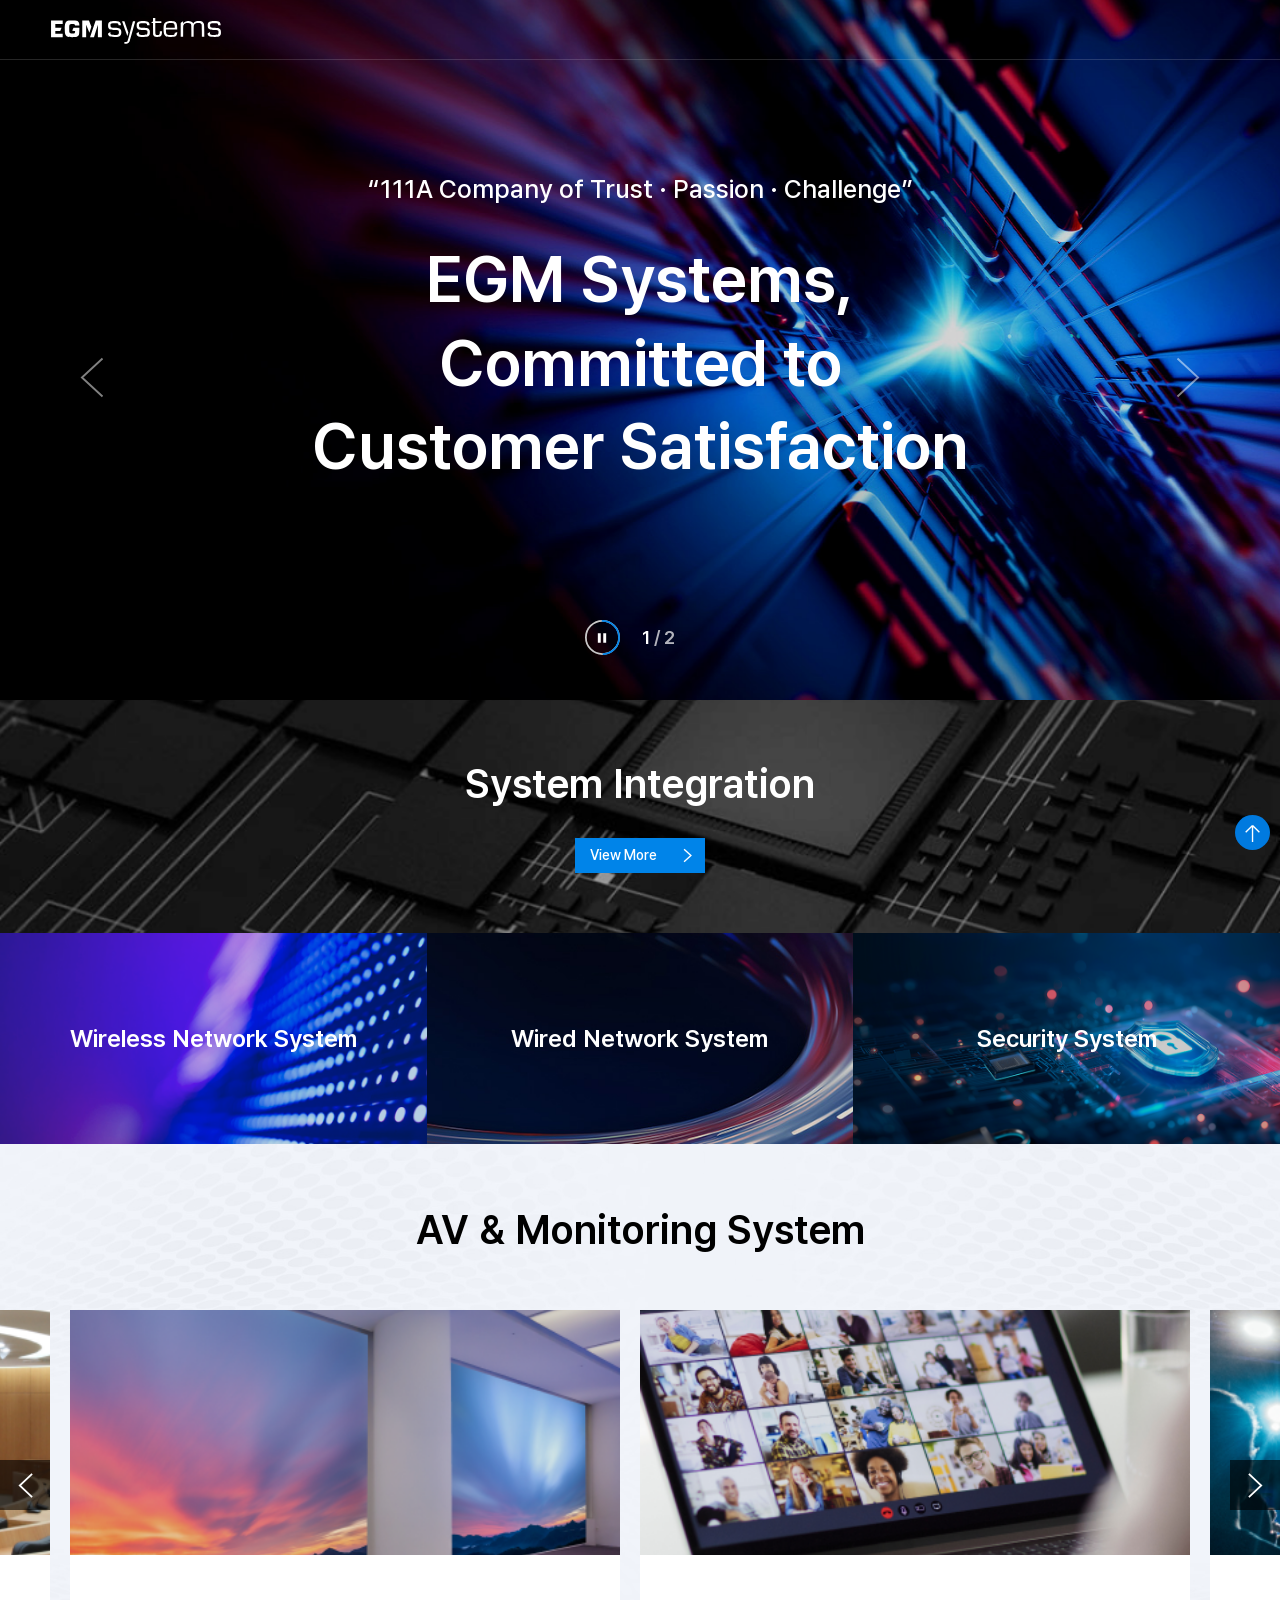
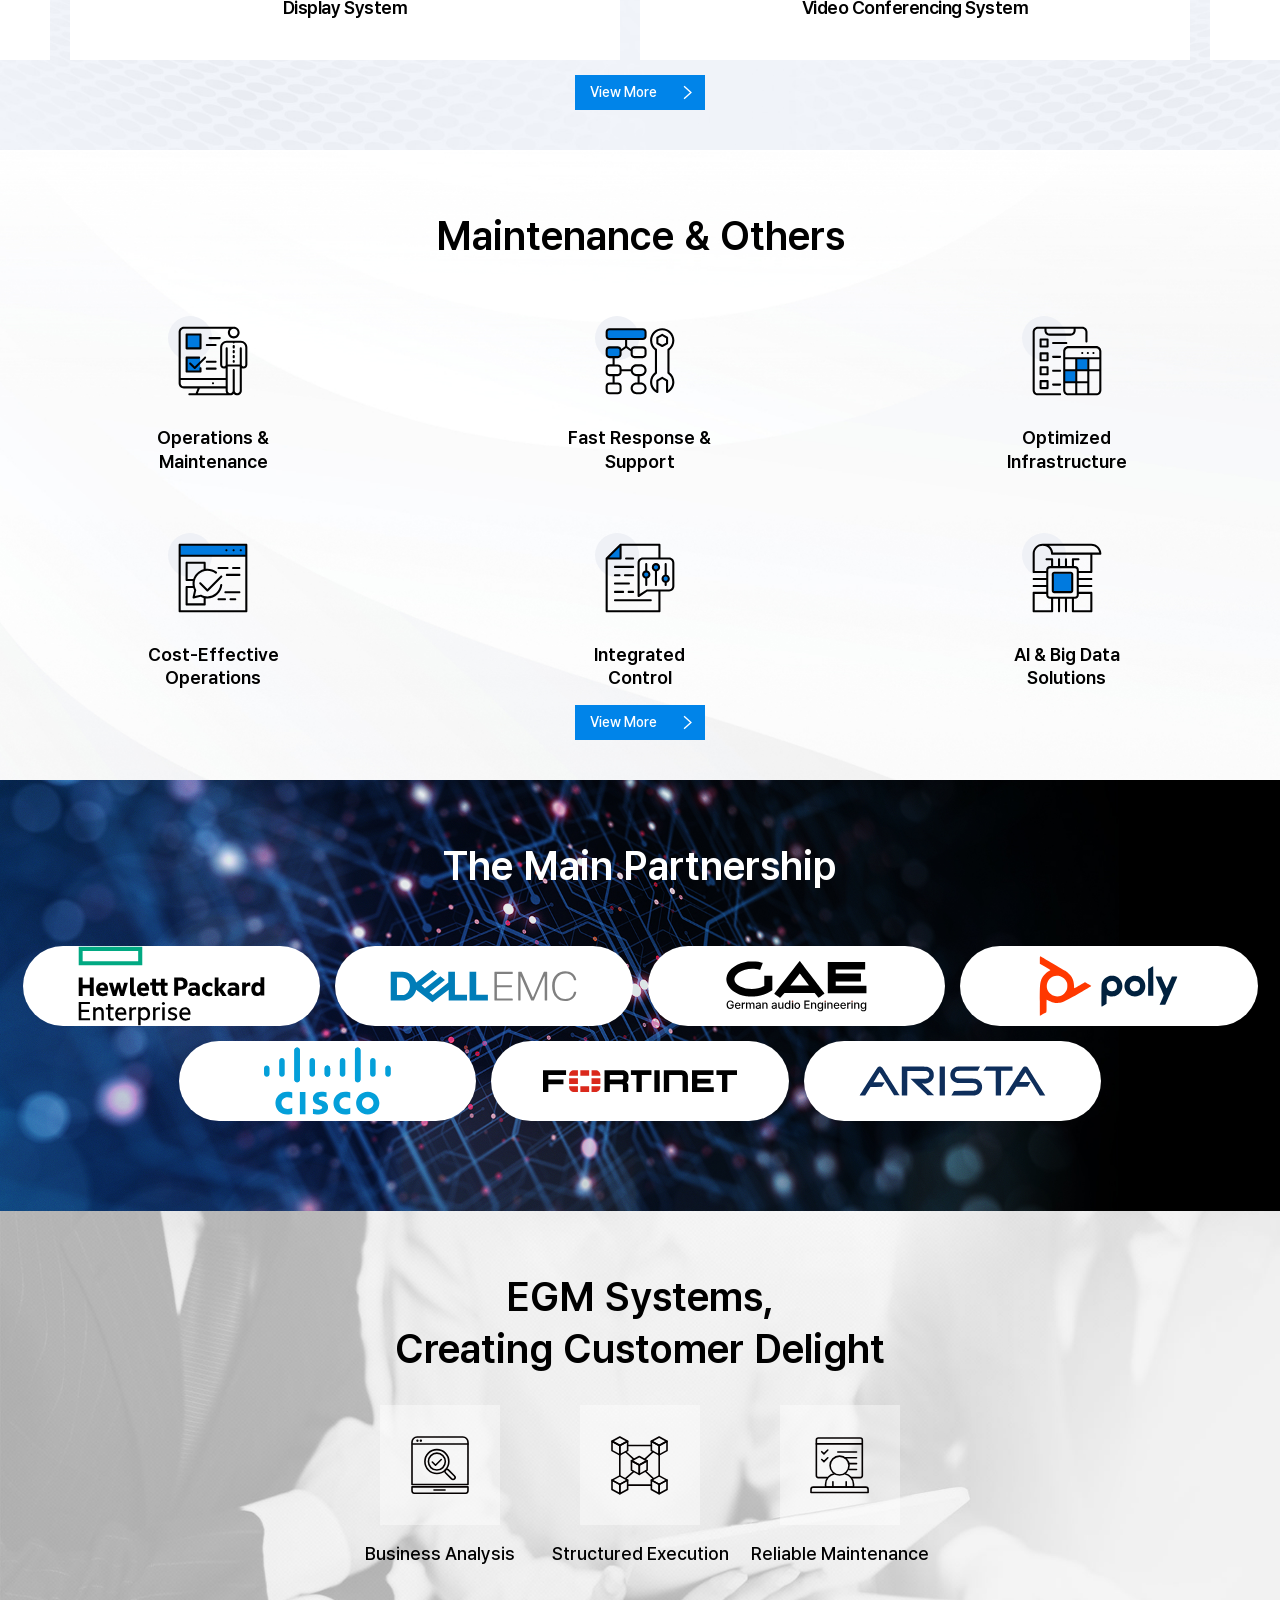
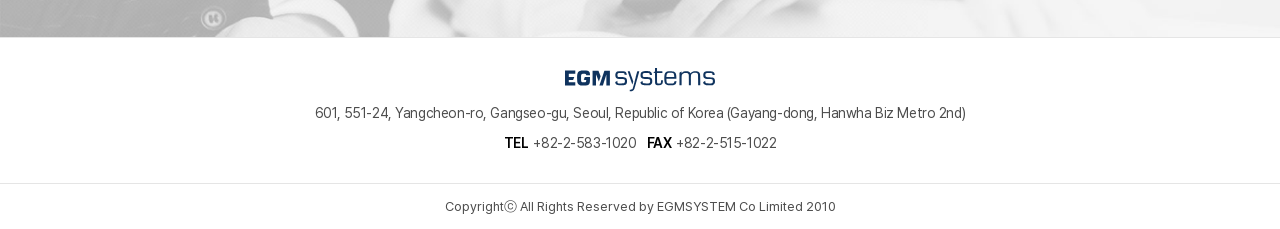
==== commit 8a7be9a9: "first commit" ====
--- a/index.html
+++ b/index.html
@@ -79,7 +79,7 @@
 				<div class="inner">
 					<div class="text-wrap">
 						<p class="text">
-							“1A Company of Trust · Passion · Challenge”
+							“111A Company of Trust · Passion · Challenge”
 						</p>
 						<p class="title">						
 							EGM Systems,<br/>
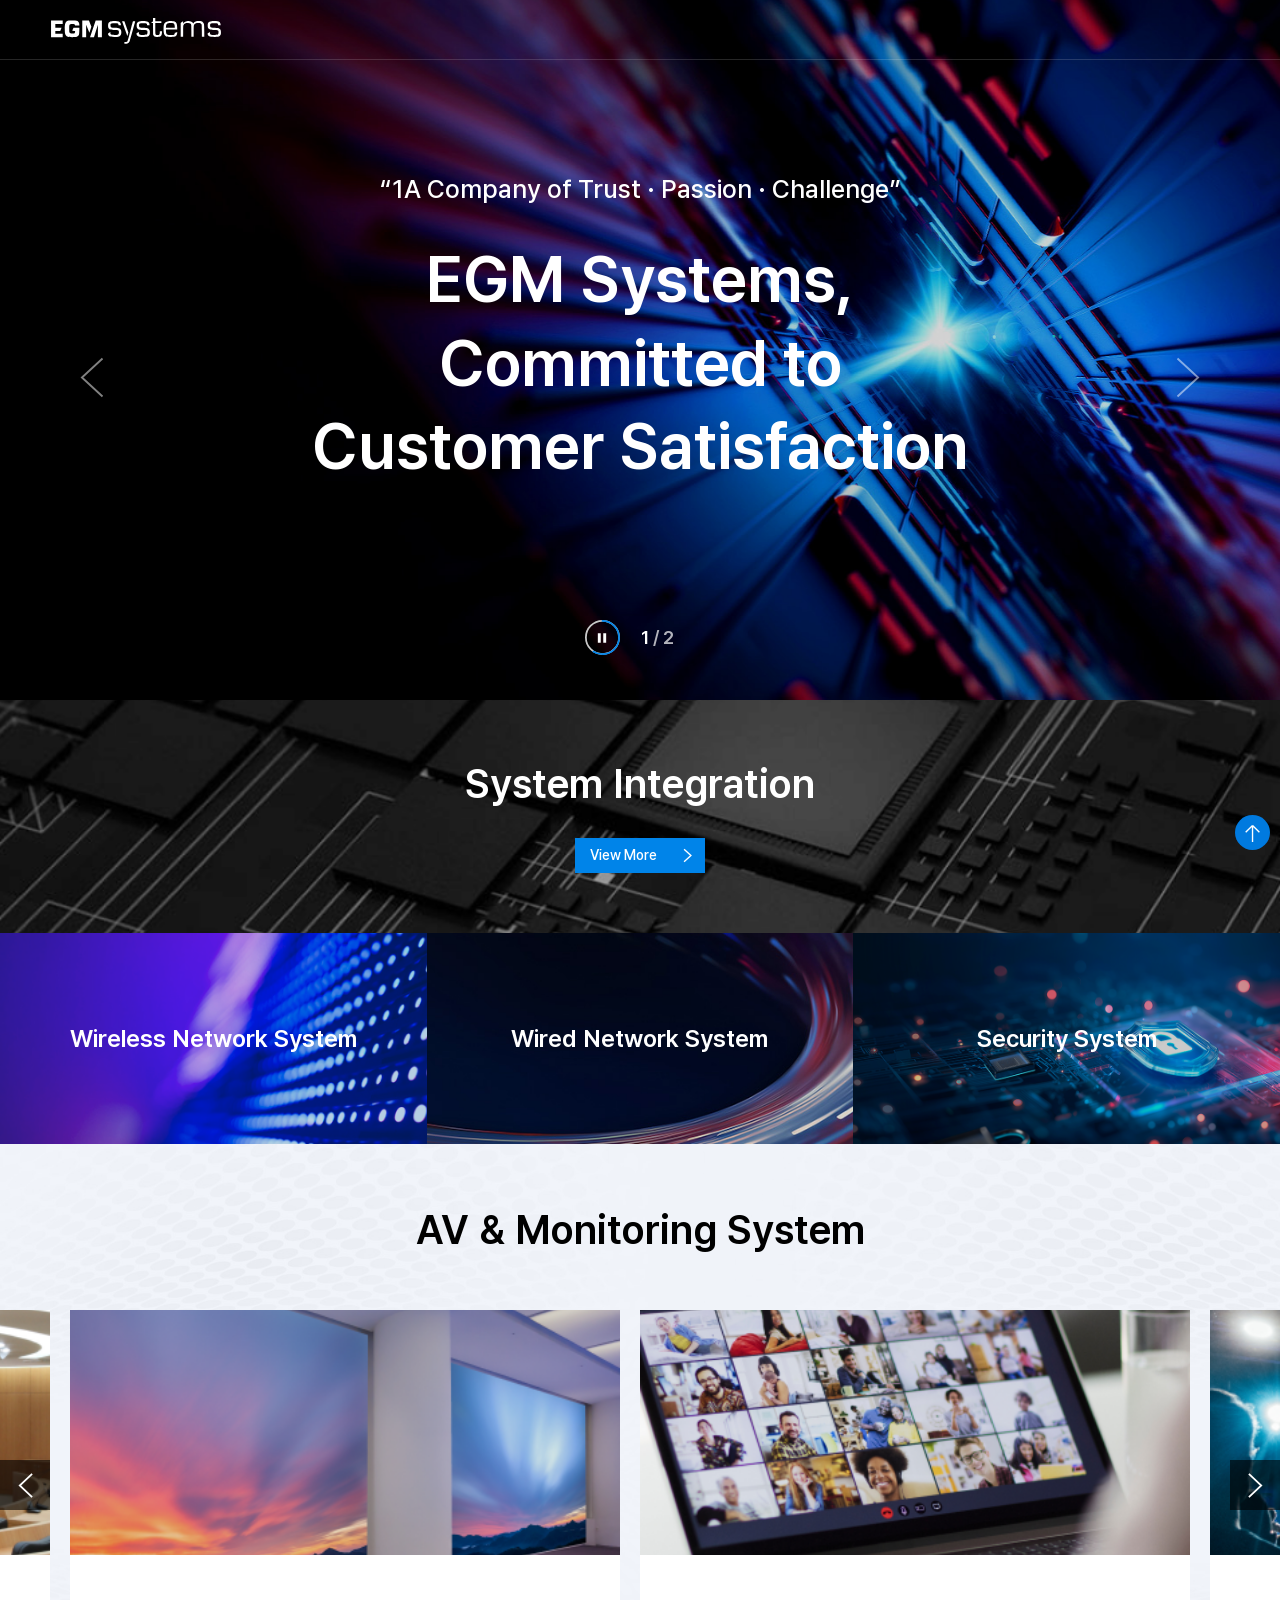
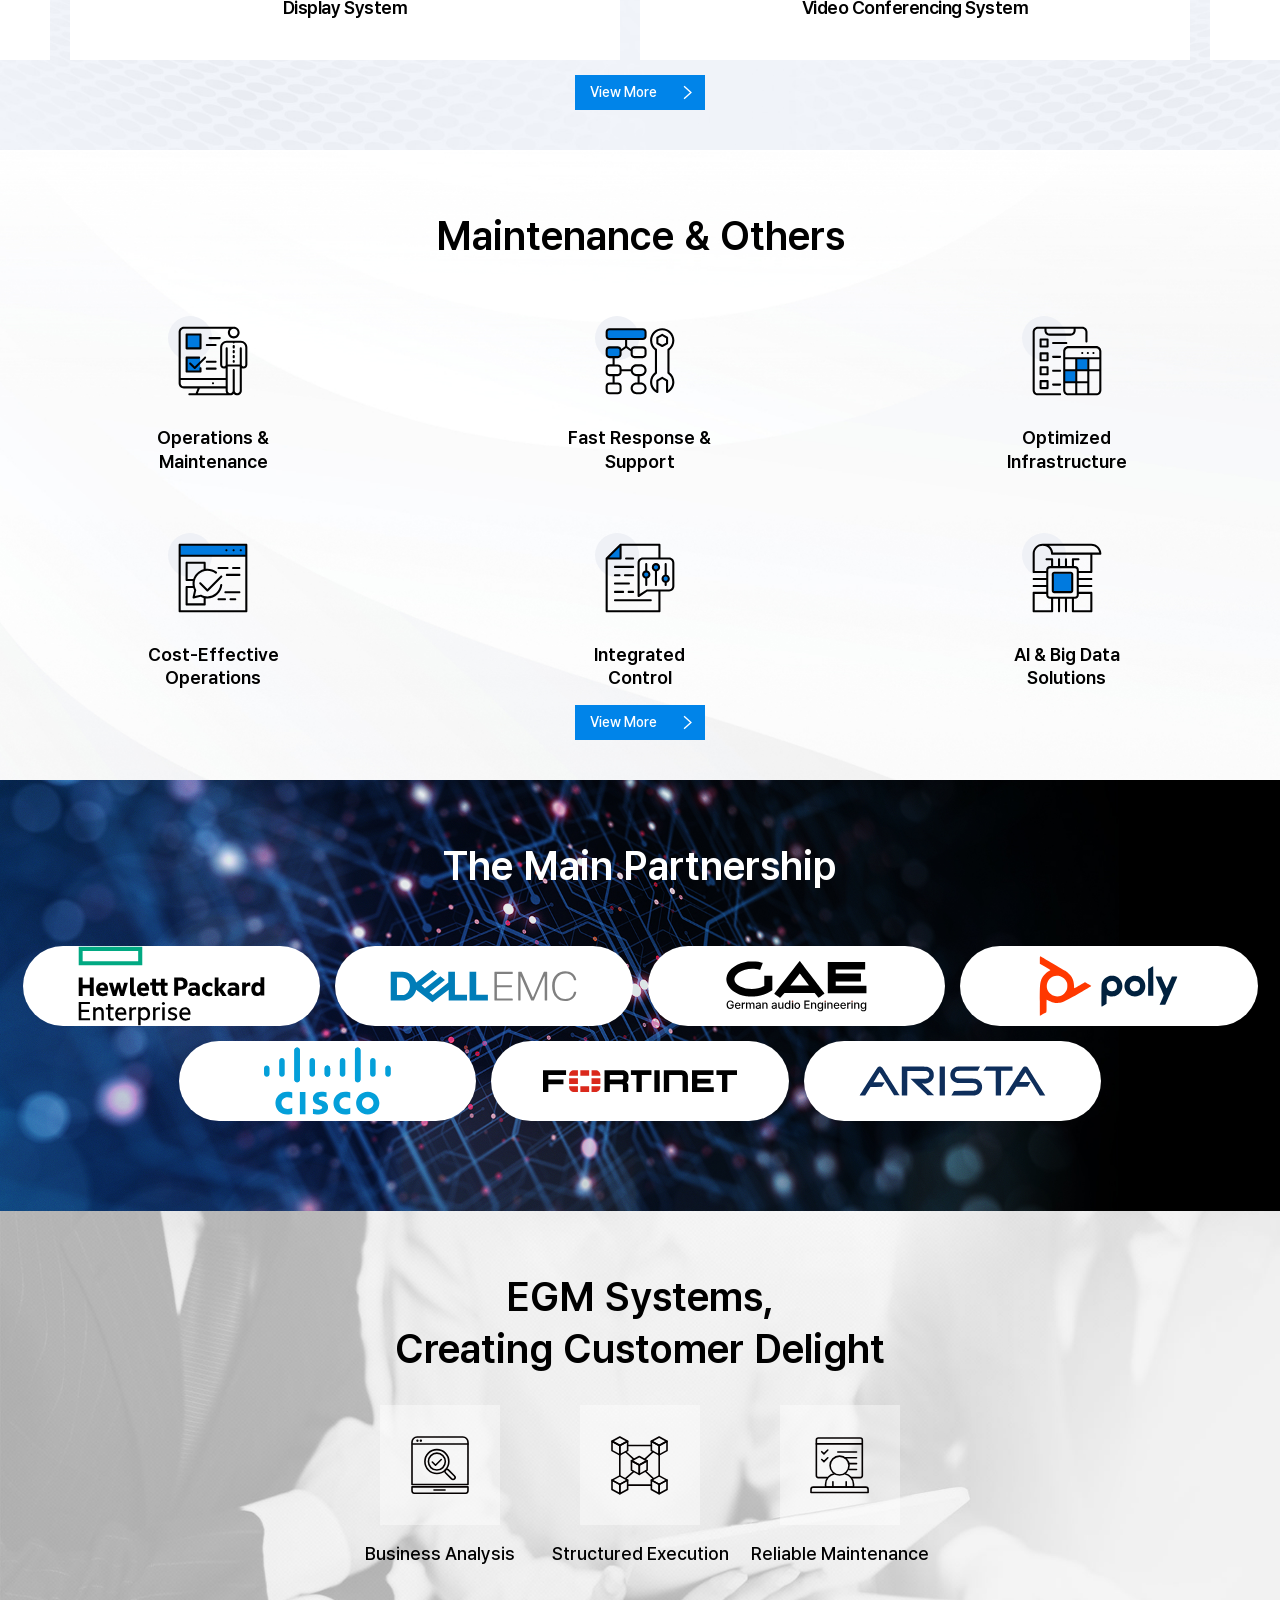
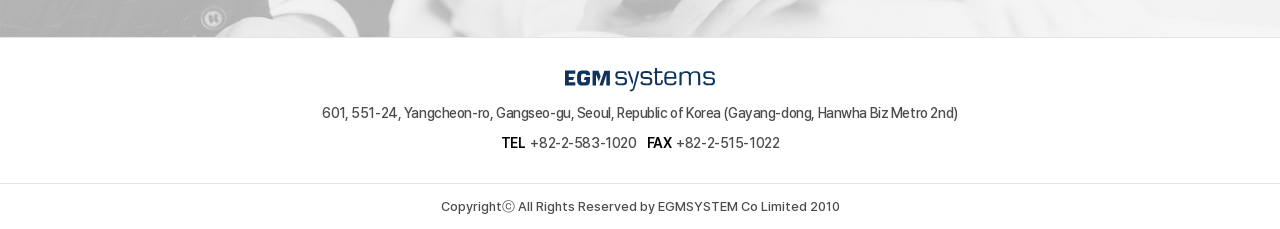
==== commit 810bbeed: "Merge branch 'main' of https://github.com/ssagss26/web" ====
--- a/index.html
+++ b/index.html
@@ -79,7 +79,7 @@
 				<div class="inner">
 					<div class="text-wrap">
 						<p class="text">
-							“111A Company of Trust · Passion · Challenge”
+							“1A Company of Trust · Passion · Challenge”
 						</p>
 						<p class="title">						
 							EGM Systems,<br/>
--- a/css/menu.css
+++ b/css/menu.css
@@ -1,3 +1,4 @@
+<<<<<<< HEAD
 @charset "UTF-8";
 
 #wrap {
@@ -1276,3 +1277,1283 @@
 	}
 }
 
+=======
+@charset "UTF-8";
+
+#wrap {
+	/*overflow: hidden;*/
+	display: flex;
+	width: 100%;
+	flex-direction: column;
+	/*min-height: 100vh*/
+}
+
+#hd,
+#ft {
+	flex-shrink: 0
+}
+
+.container {
+	position: relative;
+	width: 100%;
+	max-width: 1260px;
+	padding-left: 0px;
+	padding-right: 0px;
+}
+
+.container-fluid {
+	max-width: none
+}
+
+/* Header */
+#hd {
+	position: fixed;
+	left: 0;
+	right: 0;
+	top: 0;
+	z-index: 100;
+	background: #fff;
+	transition: background-color 0s ease-out, border 0s ease-out;
+	box-shadow: inset 0px -1px 0 0 rgba(0, 0, 0, .15);
+}
+
+#hd>.container {
+	display: flex;
+	align-items: center;
+	justify-content: flex-end;
+	height: 100px;
+	box-shadow: inset 0px -1px 0 0 rgb(255, 255, 255, .15);
+}
+
+#hd .nav-item {
+	position: relative;
+	/*font-size: 1rem;*/
+	letter-spacing: 0em
+}
+
+#hd .nav-item>a {
+	/*display: block;*/
+	height: 100%;
+	font-size: 20px;
+	/*font-size: 1.167rem*/
+}
+
+.depth {
+	display: none;
+	padding: .722rem 0;
+	font-size: 15px;
+	/*font-size: 1rem;*/
+	letter-spacing: -0.03em;
+	/*text-align:center*/
+}
+
+/* ◆◆◆◆◆◆◆◆◆◆ 1280px~1600px ◆◆◆◆◆◆◆◆◆◆ */
+@media only screen and (min-width:1280px) and (max-width:1600px) {
+	#hd .navbar-nav {
+	gap: 3.5vw !important;
+	}
+
+	.hd-logo {
+		width: 170px !important;
+	}
+
+	#hd .nav-item>a {
+    font-size: 18px;
+	}
+
+	.depth {
+		font-size: 13px;
+		letter-spacing: -0.05em
+	}
+
+	/*서브메뉴*/
+}
+
+/*헤더를 위한 메인용/서브는 sowaso.css에 있음, 메인/서브 공통으로 쓸경우 삭제하고 sowaso.css 주석 풀면 됨*/
+body:not(.is-scroll):not(.nav-open) #hd:not(.open) {
+	background: none;
+	box-shadow: none;
+	color: #ffffff;
+}
+
+body:not(.is-scroll):not(.nav-open) #hd:not(.open) .hd-logo>a {
+	background-image: url('../images/include/logo.svg');
+}
+
+body:not(.is-scroll):not(.nav-open) #hd:not(.open) .util {
+	color: #fff
+}
+
+/* 스크롤 상관없이 화이트배경, 메인용/서브 따로 사용하는 경우
+body:not(.is-scroll):not(.nav-open) #hd:not(.open) {background: #ffffff;box-shadow: none;color: #000000}
+body:not(.is-scroll):not(.nav-open) #hd:not(.open) .hd-logo>a { background-image: url('images/logo_color.svg'); }
+*/
+
+.depth a:hover,
+.depth a:focus {
+	color: #0084E9
+}
+
+.depth3 {
+	font-size: .889rem;
+	padding-bottom: .7222rem;
+	color: #777777
+}
+
+.depth a.active {
+	font-weight: 700
+}
+
+/*.hd-logo { width: 9.5rem; height: 2.1rem}가운데 정렬*/
+.hd-logo {
+	position: absolute;
+	left: 0px;
+	width: 210px;
+	height: 35px;
+}
+
+.hd-logo>a {
+	display: block;
+	width: 100%;
+	height: 100%;
+	background: url('../images/include/logo_color.svg') no-repeat center;
+	background-size: 80%;
+}
+
+.util {
+	position: absolute;
+	top: 49px;
+	transform: translateY(-50%);
+	display: flex;
+	align-items: center;
+	/*color: #666;*/
+	font-size: 24px;
+}
+
+.util a.icon {
+	margin-left: 15px;
+}
+
+.util .split {
+	border-left-color: #ccc
+}
+
+
+.split {
+	font-style: normal;
+	margin: 0 .5em
+}
+
+.split:empty {
+	display: inline-block;
+	margin: 0px 15px;
+	height: .667rem;
+	border-left: 1px solid;
+	vertical-align: middle;
+	color: transparent;
+}
+
+/*PC레프트메뉴*/
+#lnbWrap_p {
+	display: block;
+	float: left;
+	width: 240px;
+	border-bottom: 0px solid #02649b;
+}
+
+.lnbWrap_m {
+	display: none
+}
+
+.lnbTitle {
+	display: flex;
+	align-items: center;
+	padding: 0px 0px 0px 15px;
+	height: 80px;
+	color: #ffffff;
+	font-size: 24px;
+	font-weight: 600;
+	line-height: 30px;
+	margin-bottom: 10px;
+	border-radius: 8px;
+	background: url('../images/include/bg_lnb_tit.png') no-repeat center;
+	/*background: linear-gradient(120deg, #0084E9 59.41%, #0084E9 72.75%, #0060bc 72.75%, #0060bc 108.66%);*/
+}
+
+/*2deps 메뉴 */
+.lnb {
+	width: 100%;
+	margin-bottom: 0px;
+	background: #fff;
+	border: 1px solid #d3d3d3;
+	border-radius: 8px;
+}
+
+.lnb>li {
+	position: relative;
+	width: 100%;
+	vertical-align: middle;
+	/*letter-spacing:-0.05em;*/
+	border-bottom: 1px solid #d3d3d3;
+	box-sizing: border-box;
+}
+
+.lnb>li>a {
+	display: block;
+	width: 100%;
+	height: 40px;
+	padding: 0px 15px;
+	font-size: 16px;
+	font-weight: 600;
+	line-height: 38px;
+	box-sizing: border-box;
+	word-break: keep-all;
+	/*text-decoration:none*/
+}
+
+.lnb>li>a:visited {}
+
+.lnb>li>a:hover {
+	font-weight: 600;
+	color: #0084E9;
+	background: url('../images/include/lnb_arrow_left.svg') no-repeat 95% 50%;
+}
+
+/*오버시 모든메뉴 백그라운드 설정*/
+.lnb>li>a.on {
+	color: #0084E9;
+	font-weight: 600;
+	background: url('../images/include/lnb_arrow_left_on.svg') no-repeat 95% 50%;
+}
+
+/*고정 2deps메뉴*/
+.lnb>li>a.on2:hover {
+	background:
+}
+
+.lnb>li:last-child {
+	border-bottom: 0px solid #d3d3d3;
+}
+
+/*탑 SNS 링크 */
+.hd-sns {
+	position: relative;
+	right: 4vw;
+	cursor: pointer;
+}
+
+/*.hd-sns a {
+	position: relative;
+}
+
+.hd-sns a:first-child {
+	margin-left: 0px;
+}*/
+
+/* SNS 아이콘 컬러 고정 */
+/* 기본 */
+.hd-sns {
+	color: #fff;
+	transition: color .2s;
+}
+
+/* 스크롤 후 */
+body.is-scroll .hd-sns {
+	color: #000;
+}
+
+/* hover 영향 차단 */
+.hd-sns a:hover {
+	color: inherit;
+}
+
+.sns_svg {
+	width: 30px;
+	height: 30px;
+	display: block;
+}
+
+/*언어토글레이어*/
+ul.language {
+	display: none;
+	flex-direction: column;
+	gap:3px;
+	position: absolute;
+	top: 35px;
+	left: 50%;
+	transform: translateX(-50%);
+	padding:10px 14px 9px;
+	background: #ffffff;
+	border:1px solid #000000;
+	border-radius: 8px;
+}
+
+ul.language.active {
+	display: flex;
+}
+
+ul.language li {
+	width: 100%;
+	color:#000000;
+	font-size: 16px;
+	font-weight: 500;
+	text-align: center;
+}
+
+ul.language li a.on {
+	color:#0084E9;
+	text-decoration: underline;
+}
+
+.fa-brands,
+.fab {
+	font-size: 28px;
+}
+
+/*상단 sns 아이콘*/
+.sns_svg {
+	position: relative;
+	top: 0px;
+	width: 30px;
+	height: 30px;
+}
+
+/* ◆◆◆◆◆◆◆◆◆◆ 1280px이상 ◆◆◆◆◆◆◆◆◆◆ */
+@media (min-width: 1280px) {
+
+/*=====하위메뉴없어서 마우스호버 수정=====*/
+/* header */
+#hd {
+	position: relative;
+	position: fixed;
+	text-align: center
+}
+
+#hd .navbar-nav {
+    flex-direction: row;
+    justify-content: center;
+    align-items: center;
+	gap: 5vw;
+    white-space: nowrap;
+    position: absolute;
+    right: 4vw;
+    top: 50%;
+    transform: translateY(-50%);
+}
+
+#hd .nav-item {
+	width: auto;
+}
+
+#hd .nav-item>a {
+	font-weight: 500;
+	line-height: 100px;
+	transition: transform .3s;
+	transition: all 0.2s;
+}
+
+/* =========================
+   hover (스크롤 전/후 공통)
+========================= */
+body:not(.is-scroll) #hd .nav-item > a:hover,
+body.is-scroll #hd .nav-item > a:hover {
+	color: #0084E9 !important;
+	border-bottom: 0px solid #0084E9;
+}
+
+/* 밑줄은 스크롤 후에만 */
+body.is-scroll #hd .nav-item > a:hover:before {
+	transform: scaleX(1) !important;
+}
+
+/* =========================
+   스크롤 전: 스타일 고정
+========================= */
+
+/* 헤더 투명 */
+body:not(.is-scroll) #hd {
+	background: transparent !important;
+	box-shadow: none !important;
+}
+
+/* 로고 화이트 유지 */
+body:not(.is-scroll) #hd .hd-logo > a {
+	background-image: url('../images/include/logo.svg') !important;
+}
+
+/* hover 시 밑줄 제거 */
+body:not(.is-scroll) #hd .nav-item > a:hover:before {
+	transform: scaleX(0) !important;
+}
+
+/* open 상태 무시 */
+body:not(.is-scroll) #hd.open {
+	background: transparent !important;
+	box-shadow: none !important;
+}
+
+body:not(.is-scroll) #hd.open .nav-item > a {
+	color: #fff;
+}
+
+body:not(.is-scroll) #hd.open .hd-logo > a {
+	background-image: url('../images/include/logo.svg') !important;
+}
+
+/* 서브메뉴 배경 제거 */
+body:not(.is-scroll) #gnb::before {
+	display: none !important;
+}
+
+body:not(.is-scroll) #gnb.force-open::before {
+	height: 0 !important;
+}
+/*=====하위메뉴없어서 마우스호버 수정=====*/
+
+	#hd .nav-item>a:before {
+		content: '';
+		position: absolute;
+		bottom: 0;
+		left: 0;
+		right: 0;
+		border-top: 0px solid #0084E9;
+		transform: scaleX(0);
+		transition: transform .3s
+	}
+
+	#hd .on>a:before,
+	#hd .active>a:before {
+		transform: scaleX(1)
+	}
+
+
+
+	.hd-logo {
+		position: absolute;
+		left: 4vw;
+		top: 52%;
+		transform: translateY(-50%)
+	}
+
+	.hd-logo>a {
+		display: block;
+		width: 100%;
+		height: 100%;
+		background: url('../images/include/logo_color.svg') no-repeat center;
+		background-size: 100%;
+	}
+
+	.btn-depth {
+		display: none
+	}
+
+	#gnb {
+		display: inline-block !important;
+		vertical-align: top;
+		margin-right: 0
+			/*margin-right: 2.5rem*/
+	}
+
+	.depth {
+		position: absolute;
+		top: 100%;
+		left: 0;
+		right: 0;
+		height: 310px;
+		text-align: center;
+		display: none !important
+	}
+
+	/*서브메뉴높이*/
+	.depth li {
+		padding: 5px 0px;
+	}
+
+	.on .depth {
+		background: #F8F8F8
+	}
+
+	.util {
+		right: 190px;
+	}
+
+	#hd.open .depth {
+		display: block !important
+	}
+
+	.gnb-util {
+		display: none
+	}
+
+	/*모바일 상단 유저아이콘*/
+	.m_top_user {
+		display: none
+	}
+
+	/*+++++ 20260223 gnb높이 자동 조절 시작 +++++*/
+	/* ===== 기본 구조 ===== */
+	#header {
+		position: relative;
+	}
+
+	#gnb {
+		position: relative;
+	}
+
+	/* ===== 서브메뉴 ===== */
+	.depth {
+		position: absolute;
+		top: 100%;
+		left: 0;
+		right: 0;
+		padding: 25px 15px 25px 15px;
+		/* 아래 패딩 제거 */
+		text-align: left;
+		border-left: 1px solid rgba(0, 0, 0, .08);
+		display: none;
+		z-index: 20;
+	}
+
+	/* ===== 화이트 배경 레이어 ===== */
+	#gnb::before {
+		content: '';
+		position: absolute;
+		top: 90px;
+		/* 헤더 높이 */
+		left: 50%;
+		transform: translateX(-50%);
+		width: 100vw;
+		/* 화면 전체 가로 */
+		height: 0;
+		background: #fff;
+		box-shadow: 0 5px 5px rgba(0, 0, 0, .05);
+		/* transition: height .3s ease; */
+		z-index: 10;
+	}
+
+	/* 열렸을 때 */
+	#gnb.force-open::before {
+		height: var(--submenu-height);
+	}
+
+	/*+++++ 20260223 gnb높이 자동 조절 끝 +++++*/
+
+}
+
+
+
+/*=====헤더=====*/
+.pc_header {
+	position: fixed;
+	top: 0px;
+	width: 100%;
+	display: block;
+	background: #ffffff;
+	z-index: 11
+}
+
+/*pc헤더*/
+.mo_header {
+	display: none;
+}
+
+/*mo헤더*/
+
+
+
+/* GNB Mobile :: 1차 */
+#gnbM #navigation>li {
+	border-bottom: 1px solid rgb(0, 0, 0, .15);
+}
+
+#gnbM #navigation>li>a {
+	position: relative;
+	display: block;
+	padding: 15px;
+	/*color:#fff;*/
+	font-size: 17px;
+	font-weight: 500;
+	text-decoration: none;
+}
+
+#gnbM #navigation>li.active>a {
+	color: #0084E9;
+	font-weight: 500;
+	border-bottom: 1px solid rgb(0, 0, 0, .15);
+}
+
+#gnbM #navigation>li.has-2dep>a {}
+
+#gnbM #navigation>li.has-2dep.active>a {}
+
+#gnbM #navigation>li .gnb-icon {
+	position: absolute;
+	top: 55%;
+	right: 10px;
+	margin-top: -14px;
+}
+
+#gnbM #navigation>li .gnb-icon i {
+	font-size: 24px;
+}
+
+/* GNB Mobile :: 2차 */
+#gnbM #navigation>li .gnb-2dep {
+	display: none;
+	padding: 0px 0;
+	background: #ffffff;
+	/*box-shadow:inset 0px 3px 9px rgba(0, 0, 0, .3);*/
+}
+
+#gnbM #navigation>li .gnb-2dep>li {}
+
+#gnbM #navigation>li .gnb-2dep>li>a {
+	display: block;
+	padding: 0px 15px;
+	font-size: 15px;
+	line-height: 42px;
+	border-bottom: 1px solid rgb(0, 0, 0, .07);
+	text-decoration: none;
+	background: rgb(242, 244, 247, .4)
+		/*opacity:0.7;filter:Alpha(opacity=70);*/
+}
+
+#gnbM #navigation>li .gnb-2dep>li>a.last {
+	border-bottom: 0px solid #edeff2 !important;
+}
+
+#gnbM #navigation>li .gnb-2dep>li.active>a {
+	opacity: 1.0;
+	filter: Alpha(opacity=100);
+}
+
+/* GNB Mobile :: 3차 */
+#gnbM #navigation>li .gnb-2dep>li>.gnb-3dep {
+	display: none;
+	padding: 10px 20px;
+	background: #aaa;
+	box-shadow: inset 0px 3px 9px rgba(0, 0, 0, .3);
+}
+
+#gnbM #navigation>li .gnb-2dep>li>.gnb-3dep>li>a {
+	display: block;
+	padding: 8px 0;
+	font-size: 13px;
+	color: #fff;
+	text-decoration: none;
+}
+
+#gnbM #navigation>li .gnb-2dep>li>.gnb-3dep>li>a:before {
+	display: inline-block;
+	content: "-";
+	margin-right: 5px;
+}
+
+
+/*PC 서브메뉴*/
+.middleArea_line {
+	position: absolute;
+	bottom: 0px;
+	width: 100%;
+	border-top: 0px solid #dde1e6;
+	border-bottom: 0px solid #dde1e6;
+	/*background: rgb(0, 0, 0, .3);*/
+}
+
+.m_middleArea_line {
+	display: none;
+}
+
+.middleArea {
+	margin: 0 auto;
+	width: 1280px;
+	margin-bottom: 0px;
+}
+
+#sideMenu {
+	display: flex;
+	align-items: flex-start;
+	justify-content: center;
+	position: relative;
+	width: 100%;
+	height: 60px;
+	z-index: 1;
+	border: 0px solid red;
+}
+
+.side-menu-inner-box {
+	width: 1600px;
+	height: 60px;
+	border: 0px solid blue;
+}
+
+#sideMenu.fixed .side-menu-inner-box {
+	position: fixed;
+	right: 0px;
+	left: 0px;
+	z-index: 1000;
+	width: auto;
+	border-bottom: 1px solid #dde1e6;
+}
+
+.sub-menu-list-con {
+	display: flex;
+	justify-content: center;
+	height: 100%;
+	margin: 0 !important;
+}
+
+.sub-menu-list-con .swiper-wrapper {
+	display: flex;
+	justify-content: center;
+	/*width: 1280px;*/
+	text-align: center;
+}
+
+/*.sub-menu-list-con .swiper-slide { position: relative; top: 1px; width:180px;display:inline-block; margin:0px 0px; padding:0px 0px; text-align:center;  font-weight:500; }*/
+.sub-menu-list-con .swiper-slide {
+	/*flex: 1 1;*/
+	flex: 1;
+	position: relative;
+	top: 0px;
+	/*width:200px;*/
+	display: inline-block;
+	margin-left: 2px;
+	padding: 0px 0px;
+	text-align: center;
+	font-weight: 500;
+	line-height: 1.2;
+	border-top: 0px solid red;
+}
+
+.sub-menu-list-con .swiper-slide:first-child {
+	margin-left: 0px;
+}
+
+.sub-menu-list-con .swiper-slide a {
+	display: flex;
+	align-items: center;
+	justify-content: center;
+	/*display:block;*/
+	position: relative;
+	top: 0px;
+	height: 60px;
+	padding: 0px 0px;
+	font-size: 17px;
+	font-weight: 500;
+	color: rgb(255, 255, 255, 1);
+	background: rgb(255, 255, 255, 0.25);
+	/*background:rgb(0, 0, 0, 0.2);*/
+	border-radius: 15px 15px 0px 0px;
+	/*border-bottom:3px solid rgb(255,255,255,.5);*/
+	transition: all 0.2s;
+}
+
+/*.sub-menu-list-con .swiper-slide a:hover { background:rgb(0, 0, 0, 0.4); }*/
+.sub-menu-list-con .swiper-slide a:hover {
+	color: #0084E9;
+	background: rgb(255, 255, 255, 1);
+}
+
+.sub-menu-list-con .swiper-slide.active a,
+.sub-menu-list-con .swiper-slide.on a {
+	color: #0084E9;
+	background: rgb(255, 255, 255, 1);
+	pointer-events: none;
+}
+
+a.narrow {
+	letter-spacing: -0.14em
+}
+
+/*PC상단 중메뉴 가로 flex 적용(Task 역량교육 페이지 /sub/education/education_04.asp)*/
+.sub-menu-list-con-small {
+	display: flex;
+	justify-content: center;
+	height: 100%;
+	margin: 0 !important;
+}
+
+.sub-menu-list-con-small .swiper-wrapper {
+	display: flex;
+	justify-content: center;
+	width: 1280px;
+	text-align: center;
+	/*display:block;*/
+}
+
+.sub-menu-list-con-small .swiper-slide {
+	/*flex: 1 1;*/
+	position: relative;
+	top: 1px;
+	width: auto;
+	/*width:142px;*/
+	display: inline-block;
+	margin: 0px 23px;
+	padding: 0px 0px;
+	text-align: center;
+	font-weight: 500;
+	line-height: 1.2;
+	/*letter-spacing: -0.08em;*/
+}
+
+.sub-menu-list-con-small .swiper-slide a {
+	display: flex;
+	align-items: center;
+	justify-content: center;
+	/*display:block;*/
+	position: relative;
+	top: 0px;
+	height: 60px;
+	font-size: 17px;
+	font-weight: 500;
+	padding: 0px 0px;
+	border-bottom: 3px solid transparent;
+	transition: all 0.2s;
+}
+
+.sub-menu-list-con-small .swiper-slide a:hover {
+	/*color:#2C428A;*/
+	border-bottom: 3px solid #bdc5ce;
+}
+
+.sub-menu-list-con-small .swiper-slide.active a,
+.sub-menu-list-con-small .swiper-slide.on a {
+	/*font-weight:600;*/
+	color: #0084E9;
+	border-bottom-color: #0084E9;
+}
+
+/*서브메뉴 좌우로 보더 펼쳐짐(사용안함)*/
+.sub_menu_wrap ul {
+	display: flex;
+	/*background: #00b3d3; */
+	height: 61px;
+	padding: 0px 0px 0px 0px;
+}
+
+.sub_menu_wrap ul li {
+	flex: 1 1;
+	display: inline-block;
+	width: auto;
+	padding: 0px 0px 0px 0px;
+	text-align: center;
+}
+
+.sub_menu_wrap ul li a {
+	display: block;
+	font-size: 17px;
+	/*color: #fff;*/
+	font-weight: 500;
+	width: auto;
+	text-decoration: none;
+	line-height: 58px;
+}
+
+.sub_menu_wrap ul li a:after {
+	display: block;
+	content: '';
+	border-bottom: solid 3px #222222;
+	transform: scaleX(0);
+	/*크기를 0으로 줌으로써 평상시엔 밑줄 없음*/
+	transition: transform 250ms ease-in-out;
+	/*변형 방식*/
+	transition: all 0.0s;
+}
+
+.sub_menu_wrap ul li a:hover:after {
+	transform: scaleX(1);
+	/*a 속성에 hover시 기존 크기로*/
+}
+
+.sub_menu_wrap ul li a.on:after {
+	border-bottom: solid 3px #2C428A;
+}
+
+.sub_menu_wrap ul li.on {
+	border-bottom: solid 3px #2C428A;
+}
+
+.sub_menu_wrap ul li.on a.on {
+	color: #2C428A;
+}
+
+
+
+
+/* ◆◆◆◆◆◆◆◆◆◆ 모바일부터태블릿0px~1280px이하 ◆◆◆◆◆◆◆◆◆◆*/
+@media only screen and (min-width:0px) and (max-width:1280px) {
+
+	/* header */
+	#hd>.container {
+		display: flex;
+		align-items: center;
+		justify-content: center;
+		height: 60px;
+	}
+
+	.hd-logo {
+	width: 180px;
+	}
+
+	.util {
+		position: absolute;
+		left: 30px
+	}
+
+	.util>*:not(.lang) {
+		display: none
+	}
+
+	.util .lang {
+		border: 1px solid #cecece;
+		border-radius: 2rem;
+		padding: .25em 1em
+	}
+
+	.nav-open {
+		overflow: hidden
+	}
+
+	.nav-open #wrap {
+		position: fixed;
+		left: 0;
+		right: 0
+	}
+
+	.js-mn {
+		position: absolute;
+		right: 0;
+		top: 0;
+		z-index: 120;
+		width: 60px;
+		height: 60px;
+		background: none;
+		border: 0;
+		font-size: 0;
+		line-height: 0;
+		text-indent: -999em;
+		color: inherit;
+		outline: 0 !important
+	}
+
+	.js-mn>span,
+	.js-mn:after,
+	.js-mn:before {
+		content: "";
+		position: absolute;
+		left: calc((100% - 28px) / 2);
+		top: 50%;
+		width: 24px;
+		border-top: 2px solid;
+		margin-top: -1.5px;
+		transition: transform .3s, opacity .3s;
+		z-index: 100
+	}
+
+	.js-mn:before {
+		margin-top: -8.5px;
+		transform-origin: top right
+	}
+
+	.js-mn:after {
+		margin-top: 5.5px;
+		transform-origin: bottom right
+	}
+
+	.gnb-open .js-mn {
+		color: #000
+	}
+
+	.gnb-open .js-mn:before {
+		transform: rotate(-45deg);
+		margin: -8px 0 0 -2px;
+		color: #494949;
+	}
+
+	.gnb-open .js-mn>span {
+		opacity: 0
+	}
+
+	.gnb-open .js-mn:after {
+		transform: rotate(45deg);
+		margin: 8px 0 0 -2px;
+		color: #494949;
+	}
+
+	#gnb {
+		overflow: hidden;
+		overflow-y: auto;
+		display: none;
+		position: fixed;
+		top: 0;
+		right: 0;
+		bottom: 0;
+		z-index: 110;
+		width: 100%;
+		max-width: 300px;
+		background: #fff;
+		transition: transform .2s ease-out;
+		color: #222;
+		transform: translateX(100%)
+	}
+
+	.gnb-open #gnb {
+		transform: translateX(0)
+	}
+
+	.dim {
+		position: fixed;
+		top: 0;
+		left: 0;
+		right: 0;
+		bottom: 0;
+		z-index: 100;
+		background: rgba(0, 0, 0, .6);
+		opacity: 0;
+	}
+
+	.gnb-open .dim {
+		opacity: 1
+	}
+
+	.gnb-util {
+		display: flex;
+		align-items: center;
+		height: 60px;
+		line-height: 60px;
+		padding: 0px 20px;
+		background: #ffffff;
+		letter-spacing: -0.05em;
+	}
+
+	.gnb-util a {
+		margin-right: 0px;
+		font-size: 15px;
+		color: #ffffff;
+	}
+
+	.gnb-util a:hover {
+		color: #ffffff;
+	}
+
+	.split:empty {
+		position: relative;
+		top: 1px;
+		display: inline-block;
+		margin: 0px 10px;
+		height: 13px;
+		border-left: 1px solid;
+		vertical-align: middle;
+		color: rgb(255, 255, 255, .5);
+	}
+
+	#hd .navbar-nav {
+		overflow-y: auto;
+		height: calc(100% - 80px);
+		border-top: 1px solid #e7e7e7
+	}
+
+	#hd .nav-item {
+		border-bottom: 1px solid #e7e7e7
+	}
+
+	#hd .nav-item>a {
+		display: flex;
+		height: auto;
+		padding: 0px 20px;
+		line-height: 60px;
+		font-size: 17px;
+		font-weight: 500;
+	}
+
+	.btn-depth {
+		position: absolute;
+		top: 0;
+		left: 0;
+		width: 100%;
+		height: 60px;
+		background: url('../images/include/sub_dropdown_grey.svg') no-repeat center right 1.429rem/.786rem auto;
+		border: 0;
+		font-size: 0;
+		color: transparent;
+		transition: none
+	}
+
+	.depth {
+		background: #f7f7f7;
+		border-top: 1px solid #e7e7e7;
+		padding: 10px 20px;
+	}
+
+	.depth a {
+		display: block;
+		font-size: 15px;
+		line-height: 38px;
+		letter-spacing: 0;
+	}
+
+	.open>a {
+		color: #0084E9;
+		font-weight: 700
+	}
+
+	.open>.btn-depth {
+		transform: scaleY(-1)
+	}
+
+	.depth3 {
+		margin-left: 0rem
+	}
+
+	.mo_menu_title {
+		display: none;
+		color: #ffffff;
+		font-weight: 500;
+		font-size: 17px;
+	}
+
+	/*모바일 상단 유저아이콘*/
+	.m_top_user {
+		position: absolute;
+		right: 50px;
+		top: 16px;
+	}
+
+	.m_top_user a i {
+		margin-right: 10px;
+		font-size: 26px;
+	}
+
+
+	/*=====헤더=====*/
+	.pc_header {
+		display: none
+	}
+
+	/*pc헤더*/
+	.mo_header {
+		display: block;
+	}
+
+	/*mo헤더*/
+
+	.m_header_wrap {
+		position: fixed;
+		top: 0px;
+		/*position: relative;*/
+		display: flex;
+		align-items: center;
+		justify-content: space-between;
+		padding: 0px;
+		width: 100%;
+		height: 60px;
+		background: #ffffff;
+		border-bottom: 1px solid #D4D4D4;
+		z-index: 25
+	}
+
+	/*PC 서브메뉴*/
+
+	.m_middleArea_line {
+		display: block;
+	}
+
+
+	/*모바일 서브메뉴*/
+
+	.lotation {
+		display: none
+	}
+
+	.mcon_location_wrap {
+		position: absolute;
+		left: 0px;
+		bottom: 0px;
+		width: 100%;
+	}
+
+	.mcon_location_box {
+		float: left;
+		width: 100%;
+		position: relative;
+	}
+
+	.mcon_location {
+		/*position:fixed;	top:59px;*/
+		width: 100%;
+		background: #0084E9;
+		z-index: 1;
+	}
+
+	.mcon_location .m_submenu .title a {
+		display: flex;
+		justify-content: center;
+		align-items: center;
+		position: relative;
+		height: 49px;
+		/*padding: 0px 45px;*/
+		font-size: 18px;
+		color: #ffffff;
+		font-weight: 600;
+		text-align: center;
+	}
+
+	.mcon_location .m_submenu .title a img {
+		width: 20px;
+		height: 20px;
+		position: absolute;
+		right: 20px;
+		top: 15px;
+	}
+
+	.mcon_location .m_submenu_list {
+		display: none;
+		position: absolute;
+		left: 0;
+		top: 52px;
+		width: 100%;
+		z-index: 21;
+	}
+
+	.mcon_location .m_submenu_list li a {
+		display: block;
+		line-height: 49px;
+		padding: 0px;
+		font-size: 18px;
+		text-align: center;
+		background: #ffffff;
+		border-bottom: 1px solid #dde1e6;
+	}
+
+	.mcon_location .m_submenu_list li a.on {
+		color: #0084E9 !important;
+	}
+
+	.mcon_location .m_submenu_list li a:hover {
+		/*color:#19a5ee;*/
+	}
+
+	.hd-sns {
+		position: absolute;
+		right: 65px;
+	}
+
+}
+
+/* ◆◆◆◆◆◆◆◆◆◆ 모바일 1280px이하 ◆◆◆◆◆◆◆◆◆◆*/
+@media only screen and (max-width:1280px) {
+	.middleArea_line {
+		display: none;
+	}
+
+	#lnbWrap_p {
+		display: none;
+	}
+
+	.lnbWrap_m {
+		display: block;
+	}
+}
+
+>>>>>>> 08ee6607157f4ad06df8c9f6ebb0a5c3748ca2ac
--- a/css/egm.css
+++ b/css/egm.css
@@ -1,3 +1,4 @@
+<<<<<<< HEAD
 /*=====해상도 3가지 구분=====*/
 /*+++++
 640이하
@@ -4284,3 +4285,4291 @@
 
 
 
+=======
+/*=====해상도 3가지 구분=====*/
+/*+++++
+640이하
+640~1640(컨텐츠는 1600 / 스크롤때문에 여유있게 작업)
+1640 이상
++++++*/
+
+@charset "UTF-8"; 
+
+/*모바일 웹 폰트 크기 자동조정 문제*/
+html {
+-webkit-text-size-adjust: none; /*Chrome, Safari, newer versions of Opera*/
+-moz-text-size-adjust: none; /*Firefox*/
+-ms-text-size-adjust: none;  /*Ie*/
+-o-text-size-adjust: none; /*old versions of Opera*/
+}
+/*html,body{width: 100%; height:100%; } 가로스크롤 짤림방지 위해 미디어쿼리에 나눔*/
+
+body { font-family: 'Pretendard', 'Helvetica', 'Arial', sans-serif;  color:#000000; line-height:1.5; }
+html, body, div, span, object, iframe,
+h1, h2, h3, h4, h5, h6, p, blockquote, pre,
+a, abbr, address, big, cite, code,
+del, dfn, em, font, img, ins, q, s, samp,
+small, strike, strong, sub, sup, tt, var,
+b, u, i, 
+dl, dt, dd, ol, ul, li,
+fieldset, form, label, legend, 
+caption, tbody, tfoot, thead, tr, th, td 
+{ margin:0; padding:0; border:0;   }
+
+/*>>default style */
+html,body{ /*overflow-y:scroll;*/  } /*y스크롤 안보이게 처리*/
+html { overflow-y:scroll }
+table {border-spacing:0; border-collapse:collapse; }
+td,th {}
+input { }
+textarea {border:1px solid #d3d3d3; border-radius:8px;}
+dd,dt,ol,dl,ul,li {list-style:none;margin:0;padding:0;}
+form {display:inline; width: 100%;}
+label {display:none; }
+label.show {display:inline; margin-right:5px;  }
+label.show1 {display:inline; margin-right:0px;  }
+label.show2 {display:inline; margin-right:12px; padding:0px 0px 0px 3px;position:relative;top:2px; }
+label.show3 {display:inline; margin-left:-3px; margin-right:0px;   }
+address, caption, cite, code, dfn, em, strong, th, var {font-style:normal;}
+legend,caption, .hide {display:none; height:0; width:0; font-size:0;}
+img,fieldset {vertical-align:top; border:0;}
+p {margin:0;}
+button {margin:0; padding:0; border-spacing:0; cursor:pointer; border:0; background:none;}
+blockquote, q {quotes: none;}
+ins {text-decoration: none;}
+del {text-decoration: line-through;}
+hr {display: none;}
+a	{  text-decoration: none; }
+a, a:hover, a:focus, a:active{text-decoration: none;color: inherit}
+a:hover		{  /* text-decoration: underline;*/  }
+/*table.nowrap th, table.nowrap td		{ white-space:nowrap; }*/
+.clear, .clear:after, .clear:before	{ clear:both; }
+.skip, .blind, caption, legend  { position:absolute; width:0; height:0; margin:0 !important; padding:0 !important; font-size:0; line-height:0; text-indent:-3000px; border:none; overflow:hidden;  }
+/*.hidden {position:absolute;left:-1000%;top:0;width:1px;height:1px;font-size:0;line-height:0;overflow:hidden;}*/
+.hidden { display:none}
+
+ /*박스 크기 고정(패딩값 영향없음)*/
+*, *:before, *:after {-moz-box-sizing: border-box;box-sizing: border-box;}
+:after, :before {-webkit-box-sizing: border-box;-moz-box-sizing: border-box;box-sizing: border-box;}
+
+/* 폰트정의*/
+.t_300 { font-weight:300 !important; }
+.t_400 { font-weight:400 !important; }
+.t_500 { font-weight:500 !important; }
+.t_600 { font-weight:600 !important; }
+.t_700 { font-weight:700 !important; }
+.t_800 { font-weight:800 !important; }
+.t_900 { font-weight:800 !important; }
+
+.f10				    {  font-size:10px; }
+.f11				    {  font-size:11px; }
+.f12				    {  font-size:12px; }
+.f13				    {  font-size:13px; }
+.f14				    {  font-size:14px; }
+.f15				    {  font-size:15px; }
+.f16				    {  font-size:16px; }
+.f17				    {  font-size:17px; }
+.f18				    {  font-size:18px; }
+.f20				    {  font-size:20px; }
+.f22				    {  font-size:22px; }
+.f24				    {  font-size:24px; }
+.f26				    {  font-size:26px; }
+.f28				    {  font-size:28px; }
+.f30				    {  font-size:30px; }
+.f32				    {  font-size:32px; }
+.f34				    {  font-size:34px; }
+.f42				    {  font-size:42px; }
+.f44				    {  font-size:44px; }
+.f46				    {  font-size:46px; }
+
+/*폰트 굵기 및 색상*/
+.t_white { color:#ffffff !important; }
+.t_deepblue { color:#0084E9 !important; }
+.t_deepgreen { color:#0389a5 !important; }
+.t_blue { color:#0066ff !important; }
+.t_red { color:#EB1729 !important; }
+.t_green { color:#009556 !important; }
+.t_emerald { color:#16b6c6 !important; }
+.t_deepemerald { color:#118f9d !important; }
+.t_orange { color:#ff8800 !important; }
+.t_pink { color:#D94F96 !important; }
+.t_brown { color:#c85c1b !important; }
+.t_purple  { color:#330099 !important; }
+.t_gray {  color:#8f8f8f !important; }
+.t_deepgray {  color:#808080 !important; }
+.t_yellow {  color:#ffdf00 !important; }
+.t_main {  color:#0084E9 !important; }
+
+.t_bold { font-weight:600; }
+.t_normal { font-weight:400; }
+
+
+/********** INPUT,SELECT 및 가로사이즈 지정 **********/
+.w5 { width:5% !important;  }
+.w10 { width:10% !important;  }
+.w15 { width:15% !important;  }
+.w20 { width:20% !important;  }
+.w25 { width:25% !important;  }
+.w30 { width:30% !important;  }
+.w31 { width:31% !important;  }
+.w32 { width:32% !important;  }
+.w33 { width:33% !important;  }
+.w34 { width:34% !important;  }
+.w35 { width:35% !important;  }
+.w40 { width:40% !important;  }
+.w45 { width:45% !important;  }
+.w50 { width:50% !important;  }
+.w55 { width:55% !important;  }
+.w60 { width:60% !important;  }
+.w65 { width:65% !important;  }
+.w70 { width:70% !important;  }
+.w75 { width:75% !important;  }
+.w80 { width:80% !important;  }
+.w85 { width:85% !important;  }
+.w90 { width:90% !important;  }
+.w95 { width:95% !important;  }
+.w100 { clear:both;width:100% !important;  }
+
+/*테이블 width값(col속성 웹접근성위해 추가)*/
+.tbl_w1 {width:1%;}
+.tbl_w2 {width:2%;}
+.tbl_w3 {width:3%;}
+.tbl_w4 {width:4%;}
+.tbl_w5 {width:5%;}
+.tbl_w6 {width:6%;}
+.tbl_w7 {width:7%;}
+.tbl_w8 {width:8%;}
+.tbl_w9 {width:9%;}
+.tbl_w10 {width:10%;}
+.tbl_w11 {width:11%;}
+.tbl_w12 {width:12%;}
+.tbl_w13 {width:13%;}
+.tbl_w14 {width:14%;}
+.tbl_w15 {width:15%;}
+.tbl_w16 {width:16%;}
+.tbl_w17 {width:17%;}
+.tbl_w18 {width:18%;}
+.tbl_w19 {width:19%;}
+.tbl_w20 {width:20%;}
+.tbl_w21 {width:21%;}
+.tbl_w22 {width:22%;}
+.tbl_w23 {width:23%;}
+.tbl_w24 {width:24%;}
+.tbl_w25 {width:25%;}
+.tbl_w26 {width:26%;}
+.tbl_w27 {width:27%;}
+.tbl_w28 {width:28%;}
+.tbl_w29 {width:29%;}
+.tbl_w30 {width:30%;}
+.tbl_w31 {width:31%;}
+.tbl_w32 {width:32%;}
+.tbl_w33 {width:33%;}
+.tbl_w34 {width:34%;}
+.tbl_w35 {width:35%;}
+.tbl_w36 {width:36%;}
+.tbl_w37 {width:37%;}
+.tbl_w38 {width:38%;}
+.tbl_w39 {width:39%;}
+.tbl_w40 {width:40%;}
+.tbl_w41 {width:41%;}
+.tbl_w42 {width:42%;}
+.tbl_w43 {width:43%;}
+.tbl_w44 {width:44%;}
+.tbl_w45 {width:45%;}
+.tbl_w46 {width:46%;}
+.tbl_w47 {width:47%;}
+.tbl_w48 {width:48%;}
+.tbl_w49 {width:49%;}
+.tbl_w50 {width:50%;}
+.tbl_w51 {width:51%;}
+.tbl_w52 {width:52%;}
+.tbl_w53 {width:53%;}
+.tbl_w54 {width:54%;}
+.tbl_w55 {width:55%;}
+.tbl_w56 {width:56%;}
+.tbl_w57 {width:57%;}
+.tbl_w58 {width:58%;}
+.tbl_w59 {width:59%;}
+.tbl_w60 {width:60%;}
+.tbl_w61 {width:61%;}
+.tbl_w62 {width:62%;}
+.tbl_w63 {width:63%;}
+.tbl_w64 {width:64%;}
+.tbl_w65 {width:65%;}
+.tbl_w66 {width:66%;}
+.tbl_w67 {width:67%;}
+.tbl_w68 {width:68%;}
+.tbl_w69 {width:69%;}
+.tbl_w70 {width:70%;}
+.tbl_w71 {width:71%;}
+.tbl_w72 {width:72%;}
+.tbl_w73 {width:73%;}
+.tbl_w74 {width:74%;}
+.tbl_w75 {width:75%;}
+.tbl_w76 {width:76%;}
+.tbl_w77 {width:77%;}
+.tbl_w78 {width:78%;}
+.tbl_w79 {width:79%;}
+.tbl_w80 {width:80%;}
+.tbl_w81 {width:81%;}
+.tbl_w82 {width:82%;}
+.tbl_w83 {width:83%;}
+.tbl_w84 {width:84%;}
+.tbl_w85 {width:85%;}
+.tbl_w86 {width:86%;}
+.tbl_w87 {width:87%;}
+.tbl_w88 {width:88%;}
+.tbl_w89 {width:89%;}
+.tbl_w90 {width:90%;}
+.tbl_w91 {width:91%;}
+.tbl_w92 {width:92%;}
+.tbl_w93 {width:93%;}
+.tbl_w94 {width:94%;}
+.tbl_w95 {width:95%;}
+.tbl_w96 {width:96%;}
+.tbl_w97 {width:97%;}
+.tbl_w98 {width:98%;}
+.tbl_w99 {width:99%;}
+.tbl_w100 {width:100%;}
+
+.space5 {float:left; width:100%; height:5px;}
+.space10 {float:left; width:100%; height:10px;}
+.space20 {float:left; width:100%; height:20px;}
+.space30 {float:left; width:100%; height:30px;}
+.space40 {float:left; width:100%; height:40px;}
+.space50 {float:left; width:100%; height:50px;}
+.space60 {float:left; width:100%; height:60px;}
+.space70 {float:left; width:100%; height:70px;}
+.space80 {float:left; width:100%; height:80px;}
+.space90 {float:left; width:100%; height:90px;}
+.space100 {float:left; width:100%; height:100px;}
+.space110 {float:left; width:100%; height:110px;}
+.space120 {float:left; width:100%; height:120px;}
+.space130 {float:left; width:100%; height:130px;}
+.space140 {float:left; width:100%; height:140px;}
+.space150 {float:left; width:100%; height:150px;}
+.space160 {float:left; width:100%; height:160px;}
+.space170 {float:left; width:100%; height:170px;}
+.space180 {float:left; width:100%; height:180px;}
+.space190 {float:left; width:100%; height:190px;}
+.space200 {float:left; width:100%; height:200px;}
+.space210 {float:left; width:100%; height:210px;}
+.space220 {float:left; width:100%; height:220px;}
+.space230 {float:left; width:100%; height:230px;}
+.space240 {float:left; width:100%; height:240px;}
+.space250 {float:left; width:100%; height:250px;}
+
+.mg10 { margin-bottom:10px !important }
+.mg20 { margin-bottom:20px !important }
+.mg30 { margin-bottom:30px !important }
+.mg40 { margin-bottom:40px !important }
+.mg50 { margin-bottom:50px !important }
+.mg60 { margin-bottom:60px !important }
+.mg70 { margin-bottom:70px !important }
+.mg80 { margin-bottom:80px !important }
+.mg90 { margin-bottom:90px !important }
+.mg100 { margin-bottom:100px !important }
+
+
+/*:::::::::::::::::::::::::::콤보박스 setting::::::::::::::::::::::::: */
+input[type='text'],input[type='password'],input[type='image'],input[type='search'] {-webkit-appearance:none;-webkit-border-radius:0}
+input[type='radio'], input[type='checkbox']  { position:relative;top:6px; /*left:-4px;*/  }
+
+input[type="checkbox"]{width: 15px;  height: 15px; margin-right: 4px; }
+input[type="radio"]{width:15px; height:15px; margin-right:4px;  }
+input[type="radio"].top{position:relative;top:5px;  }
+
+ /*크롬 input, select 색상지우기*/
+input:-webkit-autofill { box-shadow: 0 0 0 1000px white inset !important; }
+input {outline:none !important; }
+select:-webkit-autofill { box-shadow: 0 0 0 1000px white inset !important; }
+select {outline:none !important; }
+
+input:focus, select:focus, option:focus, textarea:focus, button:focus{ outline: none; }
+
+input, select  { background:#ffffff !important;  }
+input {/* outline: none;-webkit-appearance:none;*/}
+input[type="submit"], input[type="button"] {cursor: pointer !important;}
+textarea{outline: none;resize:none; }
+
+/*placeholder 색상변경*/
+input[type=text]{ime-mode:active;}
+input[type=text]::-webkit-input-placeholder{color: rgb(0,0,0,.7);}
+input[type=text]::-moz-placeholder{color: rgb(0,0,0,.7);}
+input[type=text]:-ms-input-placeholder{color: rgb(0,0,0,.7);}
+
+/*메인탑검색용*/
+input.black[type=text]::-webkit-input-placeholder{color: rgb(0,0,0,.7);}
+input.black[type=text]::-moz-placeholder{color: rgb(0,0,0,.7);}
+input.black[type=text]:-ms-input-placeholder{color: rgb(0,0,0,.7);}
+
+input[type=password]{}
+input[type=password]::-webkit-input-placeholder{color: rgb(0,0,0,.7);}
+input[type=password]::-moz-placeholder{color: rgb(0,0,0,.7);}
+input[type=password]:-ms-input-placeholder{color: rgb(0,0,0,.7);}
+
+/*disabled 색상변경*/
+input[type=radio]:disabled {background: none;}
+/*input:read-only { color:rgb(0,0,0,.7); background: #f9f9f9  !important; cursor: default !important;}*/
+input:disabled { color:rgb(0,0,0,.7); background: #f9f9f9  !important; cursor: default !important;}
+
+select:readonly { color:rgb(0,0,0,.7); background:#f9f9f9  !important; cursor: default !important;}
+select:disabled { color:rgb(0,0,0,.7); background: #f9f9f9  !important; cursor: default !important;}
+
+button:disabled { color:rgb(0,0,0,.7); background: #f9f9f9  !important; cursor: default !important;}
+
+/********** INPUT **********/
+input, select  {  font-size:15px; height:35px; padding:0px 5px; border:1px #d3d3d3 solid; background:#ffffff; letter-spacing:-0.04em; border-radius:8px !important; }
+select {  position:relative;top:0px;  }
+
+input.none_brd {padding:0px 5px 0px 8px;  border:0px !important; letter-spacing:-0.04em;} /*헤더용*/
+
+input.base_readonly { background: #f9f9f9; }
+input.right { text-align:right}
+input.center { text-align:center}
+
+input.w5 { width:5%  }
+input.w10 { width:10%  }
+input.w15 { width:15%  }
+input.w20 { width:20%  }
+input.w30 { width:30%  }
+input.w40 { width:40%  }
+input.w50 { width:50%  }
+input.w60 { width:60%  }
+input.w70 { width:70%  }
+input.w80 { width:80%  }
+input.w90 { width:90%  }
+input.w100 { width:100%  }
+
+input.wp50_wm100 { width:50%  }
+input.wp50_wm50 { width:50%  }
+input.wp50_wm70 { width:50%  }
+input.wp25_wm100 { width:25%  }
+
+select.wp50_wm100 { width:50%  }
+select.wp50_wm50 { width:50%  }
+select.wp50_wm70 { width:50%  }
+
+/********** select **********/
+
+
+select.none_brd   { border:0px !important; letter-spacing:-0.04em;} /*헤더용*/
+
+select.w5 { width:5%  }
+select.w10 { width:10%  }
+select.w20 { width:20%  }
+select.w30 { width:30%  }
+select.w40 { width:40%  }
+select.w50 { width:50%  }
+select.w60 { width:60%  }
+select.w70 { width:70%  }
+select.w80 { width:80%  }
+select.w90 { width:90%  }
+select.w100 { width:100%  }
+
+.left10 { float:left; width:10%}
+.left20 { float:left; width:20%}
+.left30 { float:left; width:30%}
+.left40 { float:left; width:40%}
+.left50 { float:left; width:50%}
+
+/********** textarea **********/
+textarea { font-family: 'Pretendard', 'Helvetica', 'Arial', sans-serif; color:#101010;  font-size:15px; width:100%; border:1px solid #d3d3d3; padding:3px;}
+
+
+
+
+/*:::::::::::::::::::::::::::여기부터 작업:::::::::::::::::::::::::::*/
+body {
+    font-size: 16px;
+}
+
+.line_break {
+    display: block;
+}
+
+/*#wrap {position: absolute;}*/
+
+/*#wrap>#ft {display: none}
+#ct {padding-top: 0}*/
+
+.main-visual>.btn {
+    position: absolute;
+    right: 30px;
+    bottom: 7.222rem;
+    z-index: 10
+}
+
+/*섹션*/
+#section1 {
+    background: transparent;
+}
+
+#section2 {
+    position: relative;
+}
+
+#section3 {
+    position: relative;
+    background: #DBE2F2 url('../images/main/section3_bg.png') no-repeat center;
+    background-size: cover;
+}
+
+#section4 {
+    position: relative;
+    background: url('../images/main/section4_bg.png') no-repeat center;
+    background-size: cover;
+}
+
+#section5 {
+    position: relative;
+    background: url('../images/main/section5_bg.png') no-repeat center;
+    background-size: cover;
+}
+
+/*@keyframes bg_zoom {
+  0% {
+    background-size: 100%;
+  }
+  100% {
+    background-size: 120%; 
+  }
+}*/
+
+.direction_wrap {
+    display: flex;
+    justify-content: center;
+    align-items: center;
+    width: 100%;
+    margin-top: 30px;
+}
+
+img.direction_p {}
+
+img.direction_m {
+    display: none;
+}
+
+.direction_wrap2 {
+    display: flex;
+    flex-direction: column;
+    align-items: center;
+    justify-content: center;
+    width: 100%;
+    padding: 4%;
+    background: #ffffff;
+    border-radius: 20px;
+    box-shadow: 0px 0px 10px 0px rgb(0, 0, 0, .2);
+}
+
+/*섹션타이틀*/
+.section_title {
+    display: flex;
+    flex-direction: column;
+    align-items: center;
+    width: 100%;
+    margin: 0px 0px 6vh 0px;
+    padding: 0px 15px;
+    text-align: center;
+    z-index: 1;
+}
+
+.section_title.pad {
+    padding: 0px 15px;
+}
+
+.section_title h1 {
+    font-size: 17px;
+    color: #0084E9;
+}
+
+.section_title h2 {
+    font-size: 55px;
+    font-weight: 600;
+    line-height: 1.3;
+}
+
+.section_title h2.wh {
+    color:#ffffff;
+}
+
+.section_title h3 {
+    margin-top: 20px;
+    font-size: 20px;
+    font-weight: 400;
+    color: rgb(0, 0, 0, .7);
+    line-height: 1.3;
+    word-break: keep-all;
+}
+
+.section_title h3.wh {
+    color: rgb(255, 255, 255, .7)
+}
+
+.section_title h3.gr {
+    color: rgb(0, 0, 0, .7)
+}
+
+.section_title h3.bk {
+    color: rgb(0, 0, 0, 1);
+    font-weight: 500;
+    word-break: keep-all;
+}
+
+.section_title h4 {
+    margin-top: 15px;
+    font-size: 17px;
+    font-weight: 400;
+    color: rgb(0, 0, 0, .6);
+    line-height: 1.3;
+    word-break: keep-all;
+}
+
+
+.section_title.copy {
+    display: flex;
+    align-items: flex-start;
+    margin: 0px 0px 0px 0px !important;
+    text-align: left;
+}
+
+.section_title.copy2 {
+    display: flex;
+    align-items: flex-start;
+    width: auto;
+    margin: 50px 0px 0px 0px !important;
+    text-align: left;
+}
+
+/*margin: 100px 0px 0px 0px*/
+
+.section_title.copy h2 span.left1,
+.section_title.copy h2 span.left2 {
+    display: block;
+}
+
+.section_title.copy h2 span.left2 {
+    padding-left: 5vw;
+}
+
+/*home*/
+/*메인비주얼*/
+.section-title {
+    display: flex;
+    align-items: flex-end;
+    justify-content: space-between;
+    margin-bottom: 35px;
+}
+
+.section-title h3 {
+    margin-bottom: -18px;
+    line-height: 1.45;
+    font-size: 56px;
+    color: #111;
+    font-weight: bold;
+    letter-spacing: -0.0625em;
+}
+
+.section-title h3+.text {
+    margin-top: 34px;
+    font-size: 20px;
+}
+
+.section-main-visual {
+    height: 100vh !important;
+}
+
+.section-main-visual .swiper {
+    height: 100%;
+}
+
+.section-main-visual .background {
+    height: 100%;
+    background-repeat: no-repeat;
+    background-position: center;
+    background-size: cover !important;
+    transform: scale(1.5);
+}
+
+/*animation.asp에서 gsap.set 값이 동일해야함 현재:1.5 */
+
+/*pc용이미지*/
+.section-main-visual .background.bg1 {
+    background: url('../images/main/section1_bg1.png') no-repeat center;
+}
+
+.section-main-visual .background.bg2 {
+    background: url('../images/main/section1_bg2.png') no-repeat center;
+}
+
+/*메인비주얼이너*/
+.section-main-visual .inner {
+    display: flex;
+    flex-direction: column;
+    align-items: flex-start;
+    position: absolute;
+    top: 47%;
+    transform: translateY(-50%);
+    left: 0;
+    right: 0;
+    width: 80%;
+    /*max-width:1600px;*/
+    margin: auto;
+    padding: 0px 0px;
+}
+
+.section-main-visual .text-wrap {
+    display: inline-block;
+    word-break: keep-all;
+}
+
+.section-main-visual .text-wrap .text {
+    margin-bottom: 30px;
+    font-size: 28px;
+    color: #ffffff;
+    font-weight: 500;
+}
+
+.section-main-visual .text-wrap .title {
+    margin-bottom: 0px;
+    font-size: 70px;
+    color: #ffffff;
+    font-weight: 600;
+    line-height: 1.3;
+}
+
+.section-main-visual .text-wrap .view {
+    display: flex;
+    justify-content: center;
+}
+
+.section-main-visual .control {
+    z-index: 2;
+    display: flex;
+    position: absolute;
+    bottom: 20vh;
+    left: 0;
+    right: 0;
+    margin: auto;
+    width: 80%;
+    align-items: center;
+}
+
+
+.section-main-visual .control-wrap {
+    display: flex;
+}
+
+.section-main-visual .control .toggle {
+    display: block;
+    position: relative;
+    margin-right: 0px;
+    width: 35px;
+    height: 35px;
+    border-radius: 100%;
+}
+
+.section-main-visual .control .toggle::before {
+    content: '';
+    position: absolute;
+    top: 0;
+    right: 0;
+    bottom: 0;
+    left: 0;
+    margin: auto;
+    width: 16px;
+    height: 16px;
+    background: url('../images/main/icon-pause.svg') no-repeat center / auto 100%;
+    pointer-events: none;
+}
+
+.section-main-visual .control .toggle[data-state="pause"]::before {
+    background-image: url('../images/main/icon-play.svg');
+}
+
+.section-main-visual .control .toggle svg {
+    display: block;
+    width: 100%;
+    height: auto;
+    pointer-events: none;
+}
+
+.section-main-visual .control .toggle .path {
+    display: block;
+    transform: rotateZ(-90deg);
+    transform-origin: center;
+    stroke-dasharray: 250;
+}
+
+.section-main-visual .pager-container {
+    display: flex;
+    align-items: center;
+}
+
+.swiper_arrow_wrap {
+    width: 90%;
+    position: absolute;
+    top: 50%;
+    margin: auto;
+    left: 0;
+    right: 0;
+}
+
+.section-main-visual .swiper-button-prev {
+    position: absolute;
+    left: 0%;
+    top: 0;
+    margin: 0;
+    width: 55px;
+    height: 55px;
+    opacity: 0.5;
+}
+
+.section-main-visual .swiper-button-next {
+    position: absolute;
+    right: 0%;
+    top: 0;
+    margin: 0;
+    width: 55px;
+    height: 55px;
+    opacity: 0.5;
+}
+
+.section-main-visual .swiper-button-next::after,
+.section-main-visual .swiper-button-prev::after {
+    content: none;
+}
+
+.section-main-visual .swiper-button-next {
+    background: rgb(0, 0, 0, .0) url('../images/main/arrow_next.svg') no-repeat center;
+    border-radius: 100%;
+    background-size: 45%;
+}
+
+.section-main-visual .swiper-button-prev {
+    background: rgb(0, 0, 0, .0) url('../images/main/arrow_prev.svg') no-repeat center;
+    border-radius: 100%;
+    background-size: 45%;
+}
+
+.section-main-visual .swiper-pagination {
+    position: static;
+    margin: 0 6px;
+    width: 64px;
+    text-align: center;
+    font-size: 18px;
+    color: rgba(255, 255, 255, 0.7);
+    font-weight: 600;
+}
+
+.section-main-visual .swiper-pagination-current {
+    color: rgba(255, 255, 255, 1);
+}
+
+/*스크롤애니 아이콘*/
+.scroll-icon {
+    position: absolute;
+    bottom: 50px;
+    right: 0;
+    left: 0;
+    margin: auto;
+    width: 20px;
+    height: 35px;
+    z-index: 1;
+}
+
+.scroll-icon span {
+    display: block;
+}
+
+.scroll-icon>span {
+    width: 20px;
+    height: 35px;
+    border-radius: 100px;
+    border: 2px solid rgba(255, 255, 255, 0.8);
+    margin: 0px;
+}
+
+.scroll-icon>span>span {
+    width: 2px;
+    height: 6px;
+    border-radius: 100px;
+    margin: 6px auto 0;
+    background: rgba(255, 255, 255, 0.7);
+    animation: scroll-on 2s infinite;
+}
+
+@keyframes scroll-on {
+    0% {
+        transform: translateY(0px);
+    }
+
+    50% {
+        transform: translateY(8px);
+    }
+
+    100% {
+        transform: translateY(0px);
+    }
+}
+
+a.more {
+    display: flex;
+    width: 120px;
+    font-size: 18px;
+    color: #ffffff;
+    font-weight: 500;
+    background: url('../images/main/ar_more.svg') no-repeat right 13px;
+    z-index: 1;
+    transition: all 0.2s;
+}
+
+a.more:hover {
+    width: 126px;
+}
+
+.m_ar2 {
+    display: none;
+}
+
+/*사이드SNS*/
+.side_btn_wrap {
+    position: fixed;
+    right: 20px;
+    bottom: 30px;
+    display: flex;
+    flex-direction: column;
+    z-index: 20
+}
+
+a.side_btn {
+    display: flex;
+    justify-content: center;
+    align-items: center;
+    width: 60px;
+    height: 60px;
+    margin-top: 10px;
+    cursor: pointer;
+}
+
+a.sns1 {
+    background: #1877F2 url('../images/include/facebook.svg') no-repeat center;
+    border-radius: 100%;
+}
+
+a.sns2 {
+    background: transparent url('../images/include/naver.svg') no-repeat center;
+}
+
+a.sns3 {
+    background: #f7a225 url('../images/include/inquiry.svg') no-repeat center;
+    background-size: 34px;
+    border-radius: 100%;
+}
+
+a.top_btn {
+    background: #007ADF url('../images/include/top_arrow.svg') no-repeat center;
+    background-size: 24px;
+    border-radius: 100%;
+}
+
+/*반응형 wrap*/
+.res_wrap {
+    width: 1600px;
+    z-index: 1;
+}
+
+.res_wrap100 {
+    width: 100%;
+}
+
+/*사이드파랄렉스네비*/
+.is-wheel {
+    overflow: hidden
+}
+
+#lnb {
+    position: fixed;
+    top: 50%;
+    right: 45px;
+    z-index: 1000;
+    transform: translateY(-50%)
+}
+
+#lnb .nav-link {
+    position: relative;
+    display: block;
+    width: 12px;
+    height: 12px;
+    margin: 10px 0;
+    padding: 0;
+    border-radius: 100%;
+    border: 2px solid #bdbdbd;
+    background: none;
+    font-size: 20px;
+    outline: 0
+}
+
+#lnb .nav-link.active {
+    height: 20px;
+    background: #0084E9;
+    border-radius: 20px;
+    border: 2px solid #0084E9;
+}
+
+#lnb span {
+    position: absolute;
+    top: 45%;
+    right: 100%;
+    margin-right: 10px;
+    white-space: nowrap;
+    line-height: 1;
+    transform: translateY(-50%);
+    opacity: 0;
+    transition: opacity .4s;
+    font-size: 13px;
+    font-weight: 700;
+    color: #0084E9
+}
+
+#lnb .active span {
+    opacity: 1
+}
+
+/*구역별로 색깔 다르게 입히기
+[data-theme="primary"] #lnb .nav-link {border-color: #0084E9}
+[data-theme="primary"] #lnb .nav-link.active {background: #0084E9}
+[data-theme="primary"] #lnb span {color: #0084E9}
+[data-target="#ft"] {width: 0;height: 0;visibility: hidden;margin: 0}*/
+
+.swiper_vh {
+    display: flex;
+    justify-content: center;
+    align-items: center;
+    flex-direction: column;
+    position: relative;
+    width: 100%;
+    height: 100vh;
+    padding-top: 0%;
+    border:0px solid red;
+}
+
+.swiper_vh.nopad {
+    padding:0px;
+}
+
+.section_top {
+    display: flex;
+    justify-content: flex-start;
+    flex-direction: column;
+    position: relative;
+    width: 100%;
+    height: 100vh;
+    padding: 16vh 0px 0px 0px;
+    border: 0px solid blue;
+}
+
+/*기본화면*/
+.con_area {
+    display: flex;
+    justify-content: center;
+    width:100%;
+    padding: 80px 0px 80px;
+}
+
+.con_area.color {
+    background: #F0F2F5;
+}
+
+.sub_area {
+    display: flex;
+    flex-direction: column;
+    gap: 40px;
+    width: 1600px;
+}
+
+/*서브상단비주얼*/
+.sub_common {
+    display: flex;
+    align-items: center;
+    justify-content: center;
+    flex-direction: column;
+    width: 100%;
+    height: 400px;
+    padding-top: 100px;
+}
+
+.sub_common a {
+    /*display: flex; width:170px;*/
+}
+
+/*.sub_visual_01 { background: url('../images/include/sub_visual_01.png') no-repeat center; background-size:cover;  }
+.sub_visual_02 { background: url('../images/include/sub_visual_02.png') no-repeat center; background-size:cover;  } 
+.sub_visual_03 { background: url('../images/include/sub_visual_03.png') no-repeat center; background-size:cover;  } 
+.sub_visual_04 { background: url('../images/include/sub_visual_04.png') no-repeat center; background-size:cover;  } 
+.sub_visual_05 { background: url('../images/include/sub_visual_05.png') no-repeat center; background-size:cover;  } */
+
+/* 서브상단비주얼 기본 설정 */
+.sub_visual_01,
+.sub_visual_02,
+.sub_visual_03,
+.sub_visual_04,
+.sub_visual_05,
+.sub_visual_06 {
+    position: relative;
+    overflow: hidden;
+    /* 확대된 가상요소가 넘치지 않도록 */
+}
+
+/* 서브상단비주얼 가상요소에 배경 이미지 넣기 (원래 배경 대체) */
+.sub_visual_01::before {
+    content: "";
+    position: absolute;
+    inset: 0;
+    transform-origin: center center;
+    will-change: transform;
+    transform: scale(1.15);
+    animation: bg-zoom-out 2s ease-in-out forwards;
+}
+
+.sub_visual_02::before {
+    content: "";
+    position: absolute;
+    inset: 0;
+    transform-origin: center center;
+    will-change: transform;
+    transform: scale(1.15);
+    animation: bg-zoom-out 2s ease-in-out forwards;
+}
+
+.sub_visual_03::before {
+    content: "";
+    position: absolute;
+    inset: 0;
+    transform-origin: center center;
+    will-change: transform;
+    transform: scale(1.15);
+    animation: bg-zoom-out 2s ease-in-out forwards;
+}
+
+.sub_visual_04::before {
+    content: "";
+    position: absolute;
+    inset: 0;
+    transform-origin: center center;
+    will-change: transform;
+    transform: scale(1.15);
+    animation: bg-zoom-out 2s ease-in-out forwards;
+}
+
+.sub_visual_05::before {
+    content: "";
+    position: absolute;
+    inset: 0;
+    transform-origin: center center;
+    will-change: transform;
+    transform: scale(1.15);
+    animation: bg-zoom-out 2s ease-in-out forwards;
+}
+
+.sub_visual_01::before {
+    background: url('../images/sub/sub_visual_01.png');
+    background-repeat: no-repeat;
+    background-position: center;
+    background-size: cover;
+}
+
+.sub_visual_02::before {
+    background: url('../images/sub/sub_visual_02.png');
+    background-repeat: no-repeat;
+    background-position: center;
+    background-size: cover;
+}
+
+.sub_visual_03::before {
+    background: url('../images/sub/sub_visual_03.png');
+    background-repeat: no-repeat;
+    background-position: center;
+    background-size: cover;
+}
+
+.sub_visual_04::before {
+    background: url('../images/sub/sub_visual_04.png');
+    background-repeat: no-repeat;
+    background-position: center;
+    background-size: cover;
+}
+
+.sub_visual_05::before {
+    background: url('../images/sub/sub_visual_05.png');
+    background-repeat: no-repeat;
+    background-position: center;
+    background-size: cover;
+}
+
+/* 서브상단비주얼 keyframes: 크게 → 정상 크기 */
+@keyframes bg-zoom-out {
+    0% {
+        transform: scale(1.15);
+    }
+
+    100% {
+        transform: scale(1);
+    }
+
+    /* 정상 크기 */
+}
+
+
+.sub_visual_txt {
+    display: flex;
+    align-items: center;
+    justify-content: center;
+    width: 100%;
+}
+
+.visual_tit_wrap {
+    display: flex;
+    flex-direction: column;
+}
+
+h1.visual_tit {
+    margin: 0 auto;
+    padding: 0px 15px;
+    font-size: 55px;
+    color: #ffffff;
+    font-weight: 600;
+    text-align: center;
+    word-break: keep-all;
+    z-index: 1;
+}
+
+p.sub_tit {
+    /*display:none;*/
+    width: 100%;
+    margin-top: 10px;
+    padding: 0px 15px;
+    font-size: 16px;
+    color: rgb(255, 255, 255, .9);
+    font-weight: 300;
+    text-align: center;
+    word-break: keep-all;
+    z-index: 1;
+}
+
+
+/*서브네이게이션 양쪽 화살표*/
+a span.black_one_prev {
+    float: left;
+    width: 54px;
+    height: 54px;
+    background: rgba(0, 0, 0, .15) url('../images/include/sv_ar_prev.svg') no-repeat center;
+    border-radius: 100%;
+    transition: all 0.3s;
+}
+
+a:hover span.black_one_prev {
+    background: rgba(0, 0, 0, .3) url('../images/include/sv_ar_prev.svg') no-repeat center;
+}
+
+a span.black_one_next {
+    float: right;
+    width: 54px;
+    height: 54px;
+    background: rgba(0, 0, 0, .15) url('../images/include/sv_ar_next.svg') no-repeat center;
+    border-radius: 100%;
+    transition: all 0.3s;
+}
+
+a:hover span.black_one_next {
+    background: rgba(0, 0, 0, .3) url('../images/include/sv_ar_next.svg') no-repeat center;
+}
+
+span.s_nav_txt_left {
+    float: left;
+    padding: 0px 15px;
+    font-size: 18px;
+    font-weight: 500;
+    color: #ffffff;
+    line-height: 54px;
+}
+
+span.s_nav_txt_right {
+    float: right;
+    padding: 0px 15px;
+    font-size: 18px;
+    font-weight: 500;
+    color: #ffffff;
+    line-height: 54px;
+}
+
+/*페이지타이틀*/
+.page_title_wrap {
+    display: flex;
+    width: 100%;
+    padding: 0px 0px;
+}
+
+.page_title_area {
+    display: flex;
+    justify-content: center;
+    flex-direction: column;
+    word-break: keep-all;
+}
+
+.page_title_area span.line {
+    width:70px;
+    height:2px;
+    background: #000000;
+}
+
+.page_title_area h1.title {
+    padding-top: 15px;
+    font-size: 55px;
+    line-height: 1.3;
+    font-weight: 600;
+}
+
+
+/*=====new푸터=====*/
+footer {
+    display: flex;
+    flex-direction: column;
+    width: 100%;
+    font-size: 16px;
+    background: #ffffff;
+}
+
+
+.ft_center {
+    display: flex;
+    width: 100%;
+    padding: 0px 4vw;
+    justify-content: space-between;
+    flex-direction: row-reverse;
+    align-items: center;
+}
+
+/*상단*/
+.ft_top {
+    display: flex;
+    align-items: center;
+    justify-content: center;
+    padding: 40px 0px;
+    border-top: 1px solid rgb(0, 0, 0, .1);
+}
+
+a.bottom_logo {
+    display: inline-block;
+    width: 210px;
+    height: 35px;
+    background: url('../images/include/logo_color.svg') no-repeat center;
+    background-size: 100%;
+}
+
+.ft_info_wrap {
+    display: flex;
+    flex-direction: column;
+    gap: 15px;
+}
+
+.ft_info_wrap .line1 {}
+
+.ft_info_wrap .line2 {
+    display: flex;
+}
+
+.ft_info_wrap .line2 .area {
+    display: flex;
+}
+
+dl.ft_info {
+    display: flex;
+    align-items: center;
+    height: 13px;
+    margin: 0px 20px 0px 0px;
+    padding-right: 20px;
+    color: #000000;
+    border-right: 1px solid rgb(0, 0, 0, .4);
+    word-break: keep-all;
+}
+
+dl.ft_info.none {
+    margin: 0px 0px 0px 0px;
+    padding-right: 0px;
+    border-right: none;
+}
+
+dl.ft_info dt {
+    margin-right: 20px;
+    font-weight: 600;
+}
+
+dl.ft_info dd {
+    color: rgb(0, 0, 0, .7);
+
+}
+
+/*오른쪽*/
+.ft_top_right {
+    display: flex;
+    align-items: center;
+    width: 200px;
+}
+
+/* 하단 Contact Us 버튼 */
+a.btn_square_us {
+    position: relative;
+    display: flex;
+    align-items: center;
+    width: 200px;
+    height: 50px;
+    padding-left: 30px;
+    font-size: 15px;
+    color: #ffffff;
+    background: #0084E9 url('../images/include/icon_contact.svg') no-repeat right 30px center;
+    border-radius: 100px;
+    overflow: hidden;
+    transition: padding-left 0.3s, background-position 0.3s;
+}
+
+/* 45도 화이트 그라데이션 */
+a.btn_square_us::before {
+    content: "";
+    position: absolute;
+    top: 0%;
+    left: -200%;
+    width: 200%;
+    /* 버튼보다 크게 */
+    height: 100%;
+    /* 45도 대각선 이동 위해 확대 */
+    background: linear-gradient(-45deg,
+            rgba(255, 255, 255, 0.0) 0%,
+            rgba(255, 255, 255, 0.35) 50%,
+            rgba(255, 255, 255, 0.0) 100%);
+    transform: translateX(0);
+    transition: transform 0.7s ease;
+    pointer-events: none;
+}
+
+/* hover 시 오른쪽 대각선으로 지나감 */
+a.btn_square_us:hover::before {
+    transform: translateX(200%);
+}
+
+a.btn_square_us:hover {
+    padding-left: 25px;
+    background: #0084E9 url('../images/include/icon_contact.svg') no-repeat right 25px center;
+}
+
+
+/*하단*/
+.ft_bottom {
+    display: flex;
+    align-items: center;
+    justify-content: center;
+    padding: 13px 0px;
+    border-top: 1px solid rgb(0, 0, 0, .1);
+}
+
+p.copy {
+    width: 100%;
+    color: rgb(0, 0, 0, .7);
+}
+
+/*new서브비주얼+서브메뉴*/
+.sub_top_wrap {
+    position: relative;
+    width: 100%;
+}
+
+.sub_top_wrap .dimmed {
+    position: absolute;
+    top: 0;
+    left: 0;
+    width: 100%;
+    height: 100%;
+    background: rgb(0, 0, 0, .1);
+}
+
+/* 서브 3depth 탭 */
+ul.depth3_tab {
+    display: flex;
+    width: 100%;
+    margin-bottom: 50px;
+    padding: 0px 0px 0px 0px;
+}
+
+ul.depth3_tab li {
+    display: flex;
+    align-items: center;
+    justify-content: center;
+    flex: 1;
+    height: 50px;
+    margin: 0px 0px 5px 5px;
+    color: #999999;
+    font-weight: 500;
+    background: #ffffff;
+    border: 1px solid #D9D9D9;
+    border-radius: 100px;
+    cursor: pointer;
+}
+
+ul.depth3_tab li:first-child {
+    margin: 0px 0px 5px 0px;
+}
+
+ul.depth3_tab li a {
+    display: flex;
+    align-items: center;
+    justify-content: center;
+    width: 100%;
+    height: 100%;
+    padding: 0px 10px;
+    text-align: center;
+}
+
+/*ul.depth3_tab li.on {
+	color:#0084E9;
+	background: #ffffff;
+	border:1px solid #0084E9;
+}*/
+
+ul.depth3_tab li.on {
+    color: #ffffff;
+    background: #0084E9;
+    border: 1px solid #0084E9;
+    transition: all 0.3s;
+}
+
+ul.depth3_tab li a:hover {
+    background: rgb(0, 0, 0, .03);
+    border-radius: 100px;
+}
+
+/*pc,ta,mo 이미지 노출*/
+img.pc {
+    display: block;
+}
+
+img.tb {
+    display: none;
+}
+
+img.mo {
+    display: none;
+}
+
+
+
+/*메인 View More 버튼*/
+.btn_more_wrap_center {
+    position: absolute;
+    bottom: 0px;
+    display: flex;
+    align-items: center;
+    justify-content: center;
+    width: 100%;
+    margin-bottom: 40px;
+}
+
+/*중앙정렬*/
+.btn_more_wrap_left {
+    position: absolute;
+    bottom: 0px;
+    display: flex;
+    align-items: center;
+    justify-content: flex-start;
+    width: 100%;
+}
+
+/*왼쪽정렬*/
+
+a.btn_square {
+    position: relative;
+    display: flex;
+    align-items: center;
+    width: 220px;
+    height: 60px;
+    padding-left: 25px;
+    font-size: 18px;
+    font-weight: 500;
+    color: #ffffff;
+    background: #0084E9 url('../images/main/plus_wh.svg') no-repeat right 20px center;
+    border-radius: 0px;
+    overflow: hidden;
+    transition: padding-left 0.3s, background-position 0.3s;
+    z-index: 1;
+}
+
+/* 45도 화이트 그라데이션 */
+a.btn_square::before {
+    content: "";
+    position: absolute;
+    top: 0%;
+    left: -300%;
+    width: 220%;
+    /* 버튼보다 크게 */
+    height: 100%;
+    /* 45도 대각선 이동 위해 확대 */
+    background: linear-gradient(-45deg,
+            rgba(255, 255, 255, 0.0) 0%,
+            rgba(255, 255, 255, 0.35) 50%,
+            rgba(255, 255, 255, 0.0) 100%);
+    transform: translateX(0);
+    transition: transform 0.7s ease;
+    pointer-events: none;
+}
+
+/* hover 시 오른쪽 대각선으로 지나감 */
+a.btn_square:hover::before {
+    transform: translateX(200%);
+}
+
+a.btn_square:hover {
+    padding-left: 20px;
+    background: #0084E9 url('../images/main/plus_wh.svg') no-repeat right 15px center;
+}
+
+.pc_use { display: block !important;}
+.mo_use { display: none !important;}
+
+/*섹션2컨텐츠*/
+.si_flex {
+	display: flex;
+	width:100%;
+	height: 100vh;
+}
+
+.si_flex .left,
+.si_flex .right {
+	flex: 0 0 50%;
+	box-sizing: border-box;
+}
+
+
+.si_flex .left {
+	display: flex;
+	justify-content: center;
+	flex-direction: column;
+	gap:40px;
+	padding:0px 6vw;
+	background: url('../images/main/si_left_bg.png') no-repeat center;
+	background-size: cover;
+}
+
+.si_flex .left h3 {
+	font-size: 55px;
+	font-weight: 600;
+	color:rgb(255,255,255,1);
+}
+
+.si_flex .left p {
+	font-size: 20px;
+	font-weight: 300;
+	color:rgb(255,255,255,0.7);
+}
+
+.si_flex ul.right {
+	display: flex;
+	flex-wrap: wrap;
+	height: 100%; /* 중요 */
+}
+
+.si_flex ul.right li {
+	display: flex;
+	align-items: center;
+	padding:0px 4vw;
+}
+
+/* 1,2번 → 위쪽 50% 영역 */
+.si_flex ul.right li:nth-child(-n+2) {
+	flex: 0 0 50%;
+	height: 55%; /* 핵심 */
+}
+
+/* 3번째 → 아래 100% 가로 + 50% 높이 */
+.si_flex ul.right li:nth-child(3) {
+	flex: 0 0 100%;
+	height: 45%; /* 핵심 */
+}
+
+.si_flex ul.right li:nth-child(1) {
+	background: url('../images/main/si_right_bg1.png') no-repeat center;
+	background-size: cover;
+}
+
+.si_flex ul.right li:nth-child(2) {
+	background: url('../images/main/si_right_bg2.png') no-repeat center;
+	background-size: cover;
+}
+
+.si_flex ul.right li:nth-child(3) {
+	background: url('../images/main/si_right_bg3.png') no-repeat center;
+	background-size: cover;
+}
+
+.small_bnr {
+	display: flex;
+	flex-direction: column;
+	gap:30px;
+}
+
+.small_bnr.mrg {
+	position: relative;
+    top: 1.5vw;
+}
+
+.small_bnr h3 {
+	display: flex;
+    flex-direction: column;
+	font-size: 2vw;
+	font-weight: 600;
+	color:rgb(255,255,255,1);
+	line-height: 1.3;
+}
+
+.small_bnr p {
+	font-size: 20px;
+	color:rgb(255,255,255,0.7);
+}
+
+/*섹션3 슬라이드*/
+.sec_pad_bottom {
+    padding-bottom: 30px;
+} 
+.slide_container {
+	width: 100%;
+	padding: 0 100px;
+	position: relative;
+	overflow: hidden;
+}
+
+.slide_wrap {
+	display: flex;
+	gap: 20px;
+	width: 100%;
+}
+
+.slide_wrap li {
+	flex: 0 0 calc((100% - 60px) / 4);
+	text-align: center;
+}
+
+.sec3_card {
+	height: 42vh;
+	background: #eee;
+	display: flex;
+	flex-direction: column;
+	align-items: center;
+}
+
+.sec3_card .picture {
+	flex: 7;
+	width: 100%;
+	min-height: 0;
+}
+
+.sec3_card .picture img {
+	width: 100%;
+    height: 100%;
+    object-fit: cover;
+    display: block;
+}
+
+.sec3_card .text {
+	display: flex;
+	align-items: center;
+	justify-content: center;
+	flex-direction: column;
+	gap:10px;
+	flex: 3;
+	width: 100%;
+	min-height: 110px;
+	padding: 0px 10px;
+	background: #ffffff;
+	text-align: center;
+	letter-spacing: -0.03em;
+	line-height: 1.3;
+}
+
+.sec3_card .text p {
+	font-size: 24px;
+	font-weight: 600;
+}
+
+.sec3_card .text span {
+	font-size: 18px;
+	color:rgb(0, 0, 0, .7)
+}
+
+
+/* 버튼 */
+.slide_btn {
+	position: absolute;
+	top: 50%;
+	transform: translateY(-50%);
+	width: 50px;
+	height: 50px;
+	border: none;
+	background: rgb(0,0,0,0.5);
+	color: #fff;
+	font-size: 30px;
+	cursor: pointer;
+	z-index: 999;
+	opacity: 1;
+}
+
+.slide_btn.prev { 
+	left: 0;
+	background: rgb(0, 0, 0, .6) url('../images/main/bold_arrow_prev.svg') no-repeat center;
+    background-size: 30%;
+}
+
+.slide_btn.next { 
+	right: 0;
+	background: rgb(0, 0, 0, .6) url('../images/main/bold_arrow_next.svg') no-repeat center;
+    background-size: 30%; 
+}
+
+/*섹션4 배너*/
+ul.section4_banner {
+    display: flex;
+}
+
+ul.section4_banner li {
+    display: flex;
+    flex-direction: column;
+    align-items: center;
+	gap: 30px;
+	flex: 1; 
+	width: auto;
+	padding-bottom: 15px;
+    text-align: center;
+    border-right: 1px solid rgb(0, 0, 0, .15);
+}
+
+ul.section4_banner li:last-child {
+    border-right: 0px;
+}
+
+ul.section4_banner li .circle {
+    width: 110px;
+    height: 110px;
+    margin-bottom: 0px;
+}
+
+ul.section4_banner li .circle.icon1 {
+    background: url('../images/main/sec4_icon1.svg') no-repeat center;
+	background-size: cover;
+}
+
+ul.section4_banner li .circle.icon2 {
+    background: url('../images/main/sec4_icon2.svg') no-repeat center;
+	background-size: cover;
+}
+
+ul.section4_banner li .circle.icon3 {
+    background: url('../images/main/sec4_icon3.svg') no-repeat center;
+	background-size: cover;
+}
+
+ul.section4_banner li .circle.icon4 {
+    background: url('../images/main/sec4_icon4.svg') no-repeat center;
+	background-size: cover;
+}
+
+ul.section4_banner li .circle.icon5 {
+    background: url('../images/main/sec4_icon5.svg') no-repeat center;
+	background-size: cover;
+}
+
+ul.section4_banner li .circle.icon6 {
+    background: url('../images/main/sec4_icon6.svg') no-repeat center;
+	background-size: cover;
+}
+
+ul.section4_banner li p {
+    font-size: 24px;
+	font-weight: 600;
+	line-height: 1.3;
+}
+
+/*섹션5*/
+.sec5_detail {
+    display: flex;
+}
+
+.sec5_left, .sec5_right {
+	display: flex;
+    align-items: center;
+	flex:1;
+	padding: 0px 6vw;
+}
+
+
+.sec5_left_con, .sec5_right_con {
+	display: flex;
+	width: 100%;
+}
+
+.sec5_left_con {
+	display: flex;
+    flex-direction: column;
+    gap: 40px;
+}
+
+.sec5_left_con h3 {
+    font-size: 55px;
+    font-weight: 600;
+    color: rgb(255, 255, 255, 1);
+}
+
+.sec5_left_con p {
+    font-size: 20px;
+    color: rgb(255, 255, 255, 0.7);
+}
+
+.sec5_right_con ul {
+	display: flex;
+    flex-direction: column;
+    gap: 20px;
+	width: 100%;
+}
+
+.sec5_right_con ul li {
+	display: flex;
+	align-items: center;
+	justify-content: space-between;
+	padding: 40px 50px;
+	min-height: 150px;
+	background: rgb(0, 122, 223, .3);
+}
+
+.sec5_right_con ul li {
+	font-size: 26px;
+	color:rgb(255, 255, 255, 1)
+}
+
+.sec5_right_con ul li .word {
+	display: flex;
+	flex-direction: column;
+	gap:10px;
+	padding-right: 20px;
+}
+
+.sec5_right_con ul li h4 {
+	font-size: 27px;
+	font-weight: 600;
+	color:rgb(255, 255, 255, 1)
+}
+
+.sec5_right_con ul li p {
+	font-size: 18px;
+	color:rgb(255, 255, 255, .7)
+}
+
+/*section6*/
+.section6_bg {
+    display: flex;
+    align-items: center;
+    justify-content: center;
+    width: 100%;
+    height: 100%;
+	padding-top: 100px;
+    background: url('../images/main/section6_bg.png') no-repeat 20% center;
+    background-size: cover;
+}
+
+.section6_wrap {
+    display: flex;
+    align-items: center;
+    width: 100%;
+}
+
+ul.section6_banner {
+    display: flex;
+}
+
+ul.section6_banner li {
+    display: flex;
+    flex-direction: column;
+    align-items: center;
+    width: 200px;
+    text-align: center;
+}
+
+ul.section6_banner li .circle {
+    width: 120px;
+    height: 120px;
+    margin-bottom: 15px;
+    background-color: rgb(255,255,255,0.4); /* 👉 컬러만 따로 */
+}
+
+ul.section6_banner li .circle.icon1 {
+    background-image: url('../images/main/section6_icon1.svg');
+    background-repeat: no-repeat;
+    background-position: center;
+}
+
+ul.section6_banner li .circle.icon2 {
+    background-image: url('../images/main/section6_icon2.svg');
+    background-repeat: no-repeat;
+    background-position: center;
+}
+
+ul.section6_banner li .circle.icon3 {
+    background-image: url('../images/main/section6_icon3.svg');
+    background-repeat: no-repeat;
+    background-position: center;
+}
+
+ul.section6_banner li p {
+    font-size: 18px;
+	font-weight: 500;
+}
+
+/*page overview*/
+.page_top {
+	position: relative;
+	width: 100%;
+	padding: 50px 2.5vw 0px 2.5vw;
+}
+
+.page_bg {
+	position: absolute;
+	left:0px;
+	top:0px;
+	width:100%;
+	height:250px;
+	z-index: 1;
+}
+
+.page_bg.bg2 {
+	background: url('../images/sub/page_bg2.png') no-repeat center;
+	background-size: cover;
+}
+
+.page_bg.bg3 {
+	background: url('../images/sub/page_bg3.png') no-repeat center;
+	background-size: cover;
+}
+
+.page_bg.bg4 {
+	background: url('../images/sub/page_bg4.png') no-repeat center;
+	background-size: cover;
+}
+
+.page_bg.bg5 {
+	background: url('../images/sub/page_bg5.png') no-repeat center;
+	background-size: cover;
+}
+
+.page_overview {
+	position: relative;
+	display: flex;
+	flex-direction: column;
+	gap:50px;
+	z-index: 2;
+}
+
+.overview_title {
+	display: flex;
+	justify-content: space-between;
+    align-items: center;
+}
+
+.overview_title h3 {
+	color:#ffffff;
+	font-size: 46px;
+}
+
+ul.network_bnr {
+	display: flex;
+	gap:40px;
+}
+
+ul.network_bnr li {
+	display: flex;
+	align-items: center;
+    gap: 10px;
+	color:#ffffff;
+}
+
+ul.network_bnr li p {
+	font-size: 18px;
+}
+
+ul.network_bnr li .icon {
+	flex-shrink: 0;
+	width:60px;
+	height:60px;
+}
+
+ul.network_bnr li .icon.ic1 { background: url('../images/sub/sub2_icon1.svg') no-repeat center; background-size: cover; }
+ul.network_bnr li .icon.ic2 { background: url('../images/sub/sub2_icon2.svg') no-repeat center; background-size: cover; }
+ul.network_bnr li .icon.ic3 { background: url('../images/sub/sub2_icon3.svg') no-repeat center; background-size: cover; }
+
+ul.overview_list {
+	display: flex;
+	flex-wrap: wrap;
+	gap: 50px;
+}
+
+ul.overview_list li {
+	display: flex;
+	flex-direction: column;
+	flex: 0 0 calc((100% - 100px) / 3);
+	background: #ffffff;
+}
+
+ul.overview_list li.even {
+	flex: 0 0 calc((100% - 50px) / 2);
+    line-height: 1.3;
+}
+
+.overview_picture {
+	display: flex;
+	height: 240px;
+}
+
+.overview_picture.even {
+	display: flex;
+	height: 300px;
+}
+
+.overview_picture img {
+	width: 100%;
+	height: 100%;
+	object-fit: cover; /* 비율 유지 + 꽉 채움 */
+	display: block;
+}
+
+.overview_text {
+	display: flex;
+    padding: 15px 30px;
+}
+
+ul.overview_word {
+	display: flex;
+	flex-direction:column;
+}
+
+ul.overview_word li {
+	position: relative;
+	padding-left: 14px;
+	font-size: 16px;
+	flex: none !important;
+}
+
+ul.overview_word li::before {
+	content: "";
+	position: absolute;
+	left: 2px;
+	top: 10px;
+	width: 4px;
+	height: 4px;
+	background: #000000;
+}
+
+ul.overview_word > li:first-child {
+	margin-bottom: 2px;
+	padding-left: 0;
+	font-size: 24px;
+	font-weight: 600;
+}
+
+ul.overview_word > li:first-child::before {
+	content: none;
+}
+
+ul.sub_3depth {
+	display: flex;
+	flex-direction: column;
+	width: 100%;
+}
+
+ul.sub_3depth li {
+	position: relative;
+	padding-left: 14px; /* 불렛 공간 */
+}
+
+ul.sub_3depth li::before {
+	content: "";
+	position: absolute;
+	left: 2px;
+	top: 12px;
+	width: 4px;
+	height: 1px;
+	background: #000;
+}
+
+/*레퍼런스*/
+ul.references {
+	display: flex;
+	flex-wrap: wrap;
+	gap:50px;
+	width: 100%;
+}
+
+ul.references > li {
+	display: flex;
+	flex-direction: column;
+	gap: 30px;
+    position: relative;
+	width: calc((100% - 100px) / 3);
+	padding: 30px;
+	border:1px solid #D9D9D9;
+}
+
+ul.references > li span.progress {
+    display: flex;
+    align-items: center;
+    justify-content: center;
+    position: absolute;
+    right:0px;
+    bottom:0px;
+    padding:11px 7px 10px;
+    color: #ffffff;
+    font-size: 13px;
+	background: rgb(255, 0, 0, .7);
+    border-radius: 0px;
+}
+
+
+.references_name {
+	display: flex;
+	align-items: center;
+	gap:20px;
+}
+
+.references_name .logo {
+	display: flex;
+	align-items: center;
+	justify-content: center;
+	flex-shrink: 0;
+	position: relative;
+	width:180px;
+	height:140px;
+	border:1px solid #D9D9D9;
+}
+
+.references_name .logo img {
+	width: 100%;
+    height: 100%;
+    object-fit: cover;
+    display: block;
+}
+
+.references_name img.country {
+	position: absolute;
+	left:-10px;
+	bottom:-10px;
+	width:50px;
+	height:35px;
+	background: #ffffff;
+	box-shadow: 0px 0px 8px 0 rgb(0, 0, 0, .3);
+	object-fit: cover;
+    display: block;
+}
+
+.references_name .title {
+	display: flex;
+	flex-direction: column;
+	gap:3px;
+	font-weight: 600;
+}
+
+.references_name .title span {
+	font-size: 18px;
+	color:#007ADF;
+}
+
+.references_name .title p {
+	font-size: 22px;
+	line-height: 1.2;
+	word-break: keep-all;
+}
+
+.references_area {
+	display: flex;
+	flex-direction: column;
+	gap:7px;
+}
+
+.references_detail {
+	display: flex;
+	gap:7px;
+}
+
+.references_detail h5 {
+	display: flex;
+	align-items: center;
+	justify-content: center;
+	flex-shrink: 0;
+	width:90px;
+	height:26px;
+	font-size: 16px;
+	font-weight: 600;
+	text-align: center;
+	background: #F0F2F5;
+}
+
+.references_detail p {
+	margin-top: 2px;
+}
+
+ul.system_list {
+	display: flex;
+	flex-direction: column;
+	gap:0px;
+	width:100%;
+	margin-top: 2px;
+}
+
+ul.system_list > li {
+	position: relative;
+    padding-left: 14px;
+	/*word-break: break-all;*/
+}
+
+ul.system_list > li::before {
+    content: "";
+    position: absolute;
+    left: 2px;
+    top: 10px;
+    width: 4px;
+    height: 4px;
+    background: #000000;
+}
+
+.overview_text.center {
+	display: flex;
+    justify-content: center;
+    text-align: center;
+}
+
+/*그래픽박스*/
+.graphic_box {
+    position: relative;
+    width: 100%;
+    padding: 40px;
+    border: 1px solid #d9d9d9;
+    background: #ffffff;
+}
+
+
+.graphic_box .top_word {
+	display: flex;
+	align-items: center;
+	justify-content: center;
+    position: relative;
+    width: 100%;
+	margin-bottom: 50px;
+    padding: 20px;
+	color:#ffffff;
+	text-align: center;
+	box-shadow: 0px 3px 5px rgba(0, 0, 0, 0.15);
+}
+
+.graphic_box .top_word.col1 {
+    /*background: linear-gradient(to right,#007ADF,#269DFF);
+    background: #007ADF;*/
+    background: url('../images/sub/sub_col1.png') no-repeat right 20% center;
+}
+
+.graphic_box .top_word.col2 {
+    /*background: linear-gradient(to right,#007ADF,#269DFF);
+    background: #007ADF;*/
+    background: url('../images/sub/sub_col2.png') no-repeat right 20% center;
+}
+
+.graphic_box .top_word.col3 {
+    /*background: linear-gradient(to right,#686DF4,#AAADFD);
+    background: #686DF4;*/
+    background: url('../images/sub/sub_col3.png') no-repeat right 35% center;
+}
+
+.graphic_box .top_word.col4 {
+    /*background: linear-gradient(to right,#C569E0,#D68FEB);
+    background: #C569E0;*/
+    background: url('../images/sub/sub_col4.png') no-repeat right 40% center;
+}
+
+
+.graphic_box .top_word h3 {
+	font-size: 28px;
+	line-height: 1.3;
+	word-break: keep-all;
+    z-index: 1;
+}
+
+.sub_dimmed {
+    position: absolute;
+    top:0px;
+    width:100%;
+    height:100%;
+    background: rgb(0,0,0,.3);
+}
+
+ul.sub01_list1 {
+	display: flex;
+	margin-bottom: 40px;
+}
+
+ul.sub01_list1 li {
+	display: flex;
+	align-items: center;
+	flex-direction: column;
+	gap:20px;
+	flex: 1;
+	padding: 10px 20px;
+	border-right: 1px solid rgb(0, 0, 0, .15);
+}
+
+/* 공통 */
+ul.sub01_list1 li .icon {
+    display: flex;
+    align-items: center;
+    justify-content: center;
+    width: 90px;
+    height: 90px;
+    border: 0px solid rgb(0, 0, 0, .15);
+    background-repeat: no-repeat;
+    background-position: center;
+    background-size: 100%;
+}
+
+/* 개별 아이콘 */
+ul.sub01_list1 li .icon.ic1 {background-image: url('../images/sub/sub_01_icon1_1.svg');}
+ul.sub01_list1 li .icon.ic2 {background-image: url('../images/sub/sub_01_icon1_2.svg');}
+ul.sub01_list1 li .icon.ic3 {background-image: url('../images/sub/sub_01_icon1_3.svg');}
+ul.sub01_list1 li .icon.ic4 {background-image: url('../images/sub/sub_01_icon1_4.svg');}
+
+ul.sub01_list1 li .word {
+	display: flex;
+	flex-direction: column;
+	gap:15px;
+	text-align: center;
+	word-break: keep-all;
+	border: 0px solid green;
+}
+
+ul.sub01_list1 li h4 {
+	display: flex;
+	justify-content: center;
+	font-size: 28px;
+	font-weight: 600;
+	background: linear-gradient(90deg, #007ADF, #007ADF);/*텍스트 그라데이션*/
+	-webkit-background-clip: text;
+	-webkit-text-fill-color: transparent;
+}
+
+ul.sub01_list1 li p {
+	/*display: flex;
+    flex-direction: column;
+    gap: 5px;*/
+    font-size: 20px;
+    font-weight: 500;
+    line-height: 1.4;
+	letter-spacing: -0.05em;
+}
+
+ul.sub01_list1 li p span {
+	display: block;
+}
+
+ul.sub01_list1 li:last-child {
+	border-right:0px;
+}
+
+.mid_arrow_wrap {
+    display: flex;
+	justify-content: center;
+	margin-bottom: 40px;
+}
+
+.mid_arrow {
+    width: 70%;
+    height: 60px;
+    background: #eaf4fc;
+    clip-path: polygon(50% 0%, 0% 100%, 100% 100%);
+}
+
+.mid_arrow.rotate {
+	transform: rotate(180deg);
+}
+
+
+ul.sub01_list2 {
+	display: flex;
+	align-items: center;
+	gap: 50px;
+	padding:10px;
+	background: #F0F2F5;
+}
+
+ul.sub01_list2 li {
+	display: flex;
+	justify-content: center;
+	flex-direction: column;
+	flex: 0 0 calc((100% - 100px) / 3); /* gap 3개 = 150px */
+	background: #ffffff;
+}
+
+/*도식1*/
+ul.sub1_diagram {
+	display: flex;
+}
+
+ul.sub1_diagram li {
+	display: flex; 
+	align-items: center;
+	justify-content: flex-start;
+	flex-direction: column;
+	flex: 1; /* 기본 li는 꽉 채움 */
+	gap: 0px;
+	word-break: keep-all;
+}
+
+ul.sub1_diagram li h4 {
+	display: flex;
+	align-items: center;
+	justify-content: center;
+	flex-shrink: 0;
+	width: 100%;
+	height:70px;
+	padding:0px 20px;
+	font-size: 22px;
+	color:#ffffff;
+	text-align: center;
+	box-shadow: 0px 3px 5px rgba(0,0,0,0.15);
+}
+
+ul.sub1_diagram li .box {
+	display: flex;
+	flex-direction: column;
+    align-items: center;
+	gap: 20px;
+	width: 100%;
+	height: 100%;
+	padding: 20px 0px;
+	border:1px solid #D9D9D9;
+	border-top: 0px;
+}
+
+ul.sub1_diagram li h5 {
+	font-size: 20px;
+	text-align: center;
+	font-weight: 500;
+}
+
+
+ul.sub1_diagram li h4.col1 {background: #34b7ce;}
+ul.sub1_diagram li h4.col2 {background: #4193DC;}
+ul.sub1_diagram li h4.col3 {background: #546DD2;}
+
+
+ul.sub1_diagram li .icon {
+    display: flex;
+    align-items: center;
+    justify-content: center;
+    width: 90px;
+    height: 90px;
+    background-repeat: no-repeat;
+    background-position: center;
+    background-size: 100%;
+    border: 0px solid blue;
+}
+
+ul.sub1_diagram li .icon.ic1 { background-image: url('../images/sub/sub_01_icon2_1.svg'); }
+ul.sub1_diagram li .icon.ic2 { background-image: url('../images/sub/sub_01_icon2_2.svg'); }
+ul.sub1_diagram li .icon.ic3 { background-image: url('../images/sub/sub_01_icon2_3.svg'); }
+
+ul.sub1_diagram li.plus{
+	flex:0 0 60px;
+	position:relative;
+	font-size:0;
+	border: 0px;
+}
+
+ul.sub1_diagram li.plus::before,
+ul.sub1_diagram li.plus::after{
+	content:'';
+	position:absolute;
+	inset:0;
+	margin:auto;
+	background:#b3b3b3;
+}
+ul.sub1_diagram li.plus::before{width:24px;height:4px;}
+ul.sub1_diagram li.plus::after{width:4px;height:24px;}
+
+ul.word_diagram {
+	display: flex;
+	flex-direction: column;
+	align-items: center;
+	gap: 10px;
+	width: 100%;
+}
+
+ul.word_diagram li {
+	display: flex;
+	align-items: flex-start;
+	position: relative;
+	width: calc(100% - 40px); /* 좌우 20px씩 제외 */
+	padding-left: 10px;
+	padding-bottom: 0px;
+	font-size: 18px;
+	border-radius: 0;
+	border: 0px;
+}
+
+ul.word_diagram li::before {
+    content: "";
+    position: absolute;
+    left: 0;
+    top: 12px;
+    width: 4px;
+    height: 4px;
+    background: #000000;
+}
+
+/*sub05*/
+ul.sub_ul_list {
+	display: flex;
+	flex-wrap: wrap;      /* 줄바꿈 */
+	gap: 10px;
+	position: relative;
+	word-break: keep-all;
+	width: calc(100% - 150px);
+}
+
+ul.sub_ul_list li {
+	display: flex;
+	flex: 0 0 calc(50% - 5px); /* 2개씩 */
+	position: relative;
+	padding-left: 12px;
+	font-size: 22px;
+	text-align: left;
+}
+
+ul.sub_ul_list.column {
+	display: flex;
+	flex-direction: column;
+}
+
+ul.sub_ul_list li::before {
+    content: "";
+    position: absolute;
+    left: 0;
+    top: 14px;
+    width: 4px;
+    height: 4px;
+    background: #ffffff;
+}
+
+
+.etc_icon {
+	flex-shrink: 0;
+	width:90px;
+	height:90px;
+}
+
+.etc_icon.ic1 {
+	background: url('../images/sub/etc_icon1.svg') no-repeat center;
+	background-size: 100%;
+}
+
+.etc_icon.ic2 {
+	background: url('../images/sub/etc_icon2.svg') no-repeat center;
+	background-size: 100%;
+}
+
+.etc_icon.ic3 {
+	background: url('../images/sub/etc_icon3.svg') no-repeat center;
+	background-size: 100%;
+}
+
+.graphic_box .top_word.left {
+	display: flex;
+	align-items: center;
+	justify-content: space-between;
+    padding: 30px 40px;
+}
+
+/*레퍼런스*/
+.history_area {
+    display: flex;
+    gap: 6%;
+    width: 100%;
+    padding-top: 0px;
+}
+
+.his_left {
+    display: flex;
+    align-items: flex-start;
+    position: relative;
+    width: 25%;
+    /*background:pink;*/
+}
+
+.his_left h2 {
+	position: relative;
+    top: 13px;
+    width: 225px;
+    color: #0F335E;
+    font-size: 38px;
+    font-weight: 700;
+    /*background: orange;*/
+}
+
+.his_left .circle {
+    flex-shrink: 0;
+    position: relative;
+    top: 5px;
+    width: 61px;
+    height: 61px;
+    background: url('../images/sub/year_circle.svg') no-repeat center;
+    background-size: cover;
+    border-radius: 100px;
+    z-index: 1;
+}
+
+.his_left .line {
+    position: absolute;
+    right: 30px;
+    width: 1px;
+    height: 100%;
+    background: #D9D9D9;
+}
+
+.his_left .line.first {
+    top: 5px;
+}
+
+.his_right {
+    width: 100%;
+    padding: 20px 0px;
+}
+
+ul.his_list {
+    display: flex;
+    flex-direction: column;
+	gap: 12px;
+}
+
+ul.his_list li {
+    display: flex;
+    gap: 3%;
+    margin-bottom: 0px;
+    word-break: keep-all;
+}
+
+ul.his_list li p {
+    flex-shrink: 0;
+    min-width: 160px;
+    font-size: 17px;
+    font-weight: 600;
+    border: 0px solid red;
+    /* color: #0F335E; */
+}
+
+ul.his_list li span {
+    display: flex;
+    align-items: center;
+	border: 0px solid blue;
+}
+
+/*섹션5 변경*/
+.section5_con {
+	display: flex;
+	flex-direction: column;
+	align-items: center;
+	justify-content: center;
+	gap:30px;
+	width: 100%;
+}
+
+ul.section5_banner {
+	display:flex;
+	flex-wrap:wrap;
+	justify-content:center;
+	gap:30px;
+	width:1600px;
+}
+
+ul.section5_banner li {
+	display:flex;
+	align-items:center;
+	justify-content:center;
+	width:calc((100% - 90px) / 4);
+	height:100px;
+	background:#fff;
+	border-radius:100px;
+}
+
+ul.section5_banner li img {
+	width:50%;
+}
+
+/* ◆◆◆◆◆◆◆◆◆◆ 1640px이하 ◆◆◆◆◆◆◆◆◆◆ */
+@media only screen and (max-width:1640px) {
+    .swiper_vh {
+        display: flex;
+        justify-content: center;
+        align-items: center;
+        flex-direction: column;
+        width: 100%;
+        height: 100%;
+        padding: 60px 0px;
+    }
+
+    .swiper_vh.nopadding {
+        display: flex;
+        justify-content: center;
+        align-items: center;
+        flex-direction: column;
+        width: 100%;
+        height: 100%;
+        padding: 0px 0px !important;
+    }
+
+    .section_top {
+        justify-content: center;
+        width: 100%;
+        height: 100%;
+        padding: 0vh 0px 0px 0px;
+        border: 0px solid blue;
+    }
+
+    /*수직 상단 정렬*/
+
+    /*섹션타이틀*/
+    /*.section_title {  margin:0vh 0px 3vh 0px;}*/
+    .section_title h1 {
+        font-size: 16px;
+    }
+
+    .section_title h2 {
+        font-size: 40px;
+    }
+
+    .section_title h3 {
+        margin-top: 18px;
+        font-size: 18px;
+    }
+
+    .section_title h3.bk {
+        margin-top: 18px;
+        font-size: 18px;
+    }
+
+    .section_title h4 {
+        margin-top: 15px;
+        font-size: 16px;
+    }
+
+    .section_title.copy {
+        display: flex;
+        flex-direction: column;
+        align-items: center;
+        margin: 0px 0px 30px 0px !important;
+        text-align: center;
+    }
+
+    .section_title.copy2 {
+        display: flex;
+        flex-direction: column;
+        align-items: center;
+        margin: 0px 0px 30px 0px !important;
+        text-align: center;
+    }
+
+    /*사이드 파랄렉스*/
+    .d-none {
+        display: none !important;
+    }
+
+    /*반응형 wrap*/
+    .res_wrap {
+        width: 100%;
+        padding: 0px 15px 50px;
+    }
+
+    /*스크롤 내비*/
+    .m_nav {
+        position: fixed;
+        right: 22px;
+    }
+
+    .m_nav .active em {
+        display: none;
+    }
+
+    /*사이드SNS*/
+    .side_btn_wrap {
+        right: 10px;
+        bottom: 50px;
+    }
+
+    a.side_btn {
+        width: 35px;
+        height: 35px;
+    }
+
+    a.sns1 {
+        background-size: 10px;
+    }
+
+    a.sns2 {
+        background-size: 100%;
+    }
+
+    a.sns3 {
+        background-size: 20px;
+    }
+
+    a.top_btn {
+        background-size: 15px;
+    }
+
+    .section-main-visual .control {
+        display: flex;
+        justify-content: center;
+        bottom: 5vh;
+    }
+
+    .scroll-icon {
+        display: none;
+    }
+
+
+
+
+
+    /*=====new푸터=====*/
+    footer {
+        font-size: 14px;
+    }
+
+    .ft_top {
+        padding: 30px 0px;
+    }
+
+    .ft_center {
+        display: flex;
+        flex-direction: column;
+        align-items: center;
+        padding: 0px 15px;
+    }
+
+    a.bottom_logo {
+        width: 150px;
+        height: 25px;
+        margin-bottom: 0px;
+    }
+
+    .ft_info_wrap {
+        align-items: center;
+        gap: 0px;
+        width: 100%;
+        line-height: 20px;
+        letter-spacing: -0.03em;
+    }
+
+    .ft_info_wrap .line1 {
+        display: flex;
+        flex-direction: column;
+        text-align: center;
+    }
+
+
+    .ft_info_wrap .line2 .area {
+        display: flex;
+    }
+
+    dl.ft_info {
+        height: auto;
+        margin: 10px 10px 0px 0px;
+        padding-right: 0px;
+        font-size: 14px;
+        border-right: 0px;
+    }
+
+    dl.ft_info.none {
+        margin: 10px 0px 0px 0px;
+    }
+
+    .ft_info_wrap .line1 dl.ft_info.none dt {
+        display: none;
+    }
+
+    dl.ft_info dt {
+        margin-right: 5px;
+    }
+
+    dl.ft_info dd {}
+
+    /*오른쪽*/
+    .ft_top_right {
+        width: auto;
+    }
+
+    /* 하단 Contact Us 버튼 */
+    a.btn_square_us {
+        position: relative;
+        display: flex;
+        align-items: center;
+        width: 115px;
+        height: 35px;
+        padding-left: 15px;
+        font-size: 13px;
+        color: #ffffff;
+        background: #0084E9 url('../images/include/icon_contact.svg') no-repeat right 15px center;
+        background-size: 13px;
+    }
+
+    /* 45도 화이트 그라데이션 비활성*/
+    a.btn_square_us::before {
+        display: none !important;
+    }
+
+    a.btn_square_us:hover {
+        padding-left: 15px;
+        background: #0084E9 url('../images/include/icon_contact.svg') no-repeat right 15px center;
+        background-size: 13px;
+    }
+
+
+    /*하단*/
+    p.copy {
+        text-align: center;
+        font-size: 13px;
+    }
+
+    /*기본화면*/
+    .con_area {
+        padding: 60px 15px;
+    }
+
+    .sub_area {
+        gap: 30px;
+        width: 100%;
+    }
+
+    /* 서브 3depth 탭 */
+    ul.depth3_tab {
+        display: flex;
+        flex-wrap: wrap;
+        width: 100%;
+        margin-bottom: 30px;
+    }
+
+    ul.depth3_tab li {
+        flex: 0 0 49.5%;
+        /* 너비 50% 고정 */
+        margin: 0px 0px 5px 1%;
+        height: 40px;
+    }
+
+    ul.depth3_tab li:nth-child(odd) {
+        margin: 0px 0px 5px 0%;
+    }
+
+
+    /*메인 View More 버튼*/
+    a.btn_square {
+        position: relative;
+        display: flex;
+        align-items: center;
+        width: 130px;
+        height: 35px;
+        padding-left: 15px;
+        font-size: 14px;
+        color: #ffffff;
+        background: #0084E9 url('../images/main/plus_wh.svg') no-repeat right 10px center;
+        background-size: 15px;
+    }
+
+    /* 45도 화이트 그라데이션 비활성*/
+    a.btn_square::before {
+        display: none !important;
+    }
+
+    a.btn_square:hover {
+        padding-left: 15px;
+        background: #0084E9 url('../images/main/plus_wh.svg') no-repeat right 10px center;
+        background-size: 15px;
+    }
+
+    .section_title.copy h2 span.left2 {
+        padding-left: 0vw;
+    }
+
+    /*섹션3 슬라이드*/
+.sec3_card {
+	height: 400px;
+}
+
+/*section6*/
+.section6_wrap {
+	flex-direction: column;
+}
+
+.section6_bg {
+	padding: 60px 0px 20px;
+}
+
+.graphic_box img {
+	width:100%;
+}
+
+/*섹션5 변경*/
+ul.section5_banner {
+	display:flex;
+	flex-wrap:wrap;
+	gap:15px;
+	width:100%;
+	padding:0px 15px;
+}
+
+ul.section5_banner li {
+	width:calc((100% - 60px) / 4);
+	height:100px;
+}
+
+ul.section5_banner li img {
+	width:55%;
+}
+
+}
+
+/* ◆◆◆◆◆◆◆◆◆◆ 1280px이하 ◆◆◆◆◆◆◆◆◆◆ */
+@media only screen and (max-width:1280px) {
+/*서브상단비주얼*/
+.sub_common {
+    padding-top: 60px;
+}
+
+/*레퍼런스*/
+ul.references {
+	gap:30px;
+}
+
+ul.references > li {
+	display: flex;
+    flex-direction: column;
+    gap: 20px;
+    flex: 0 0 calc((100% - 30px) / 2);
+	padding: 15px;
+}
+
+.references_name {
+	gap:10px;
+}
+
+.references_name .logo {
+	width:90px;
+	height:70px;
+}
+
+.references_name img.country {
+	left:-7px;
+	bottom:-7px;
+	width:30px;
+	height:21px;
+}
+
+.references_name .title {
+	display: flex;
+	flex-direction: column;
+	gap:0px;
+}
+
+.references_name .title span {
+	font-size: 15px;
+}
+
+.references_name .title p {
+	font-size: 17px;
+}
+
+.references_detail h5 {
+	width:70px;
+	font-size: 14px;
+}
+
+.references_detail p {
+	font-size: 14px;
+}
+
+ul.system_list {
+    font-size: 14px;
+}
+
+/*그래픽박스*/
+.graphic_box {
+    padding: 15px;
+}
+
+
+.graphic_box .top_word {
+	margin-bottom: 30px;
+	padding: 10px;
+}
+
+.graphic_box .top_word h3 {
+	font-size: 22px;
+}
+
+ul.sub01_list1 {
+	display: flex;
+	flex-wrap: wrap;
+	gap:20px;
+	margin-bottom: 20px;
+}
+
+ul.sub01_list1 li {
+    display: flex;
+    align-items: center;
+	flex-direction: column;
+    gap: 10px;
+    flex: 0 0 calc(50% - 10px); /* 2개씩 + gap 보정 */
+	padding: 20px 10px;
+    border: 1px solid rgba(0, 0, 0, 0.15) !important;
+}
+
+/* 공통 */
+ul.sub01_list1 li .icon {
+    width: 80px;
+    height: 80px;
+}
+
+ul.sub01_list1 li .word {
+    gap: 5px;
+    width: 100%;
+    border: 0px solid red;
+}
+
+ul.sub01_list1 li h4 {
+    display: flex;
+    font-size: 24px;
+}
+
+ul.sub01_list1 li p {
+    font-size: 18px;
+}
+
+ul.sub01_list1 li p span {
+	display: inline;
+}
+
+.mid_arrow_wrap {
+	margin-bottom: 20px;
+}
+
+.mid_arrow {
+    width: 70%;
+    height: 35px;
+}
+
+/*도식1*/
+ul.word_diagram {
+    gap: 5px;
+}
+
+ul.sub1_diagram li .box {
+    padding: 20px 0px;
+}
+
+ul.sub1_diagram li h4 {
+	font-size: 18px;
+}
+
+ul.sub1_diagram li .icon {
+	width: 80px;
+	height: 80px;
+}
+
+ul.sub1_diagram li h5 {
+	font-size: 18px;
+}
+
+ul.sub1_diagram li.plus{
+	flex:0 0 35px;
+}
+
+ul.word_diagram li {
+	font-size: 14px;
+}
+
+ul.word_diagram li::before {
+    top: 9px;
+}
+
+.diagram_title p {
+	font-size: 16px;
+}
+
+.diagram_title h3 {
+	font-size: 32px;
+}
+
+/*sub05*/
+ul.sub_ul_list {
+	display: flex;
+    flex-direction: column;
+	flex-wrap: wrap;
+    gap: 5px;
+    width: 100%;
+}
+
+ul.sub_ul_list li {
+	flex: 0 0 calc(50% - 5px); /* 2개씩 */
+	font-size: 18px;
+}
+
+ul.sub_ul_list li::before {
+    top: 13px;
+}
+
+.graphic_box .top_word.left {
+	gap: 30px;
+    padding: 20px 20px;
+}
+
+.etc_icon {
+	width:70px;
+	height:70px;
+}
+
+}
+
+
+/* ◆◆◆◆◆◆◆◆◆◆ 1024px이하 ◆◆◆◆◆◆◆◆◆◆ */
+@media only screen and (max-width:1024px) {
+/*레퍼런스*/
+.history_area {
+    display: flex;
+    flex-direction: column;
+}
+
+.his_left {
+	width: 100%;
+}
+
+.his_left .circle, .his_left .line {
+    display: none;
+}
+
+ul.his_list li:last-child {
+    margin-bottom: 20px;
+}
+
+ul.his_list li p {
+    flex-shrink: 0;
+    min-width: 140px;
+    font-size: 16px;
+}
+
+.his_right {
+    padding: 15px 0px;
+}
+
+}
+
+
+
+/* ◆◆◆◆◆◆◆◆◆◆ 640px~1280px ◆◆◆◆◆◆◆◆◆◆ */
+@media only screen and (min-width:640px) and (max-width:1280px) {
+/*섹션3 슬라이드*/
+.slide_container { padding: 0 70px; }
+
+.slide_wrap li {
+	flex: 0 0 calc((100% - 40px) / 2); /* 2개 */
+}
+
+.sec3_card {
+	height: 350px;
+}
+
+.sec3_card .text {
+	gap:0.5vh;
+    min-height: 0;
+}
+
+.sec3_card .text p {
+	font-size: 18px;
+}
+
+.sec3_card .text span {
+	font-size: 14px;
+}
+
+/*섹션4 배너*/
+ul.section4_banner {
+    display: flex;
+    flex-wrap: wrap;   /* 핵심: 줄바꿈 허용 */
+	gap:60px 0px;
+}
+
+ul.section4_banner li {
+    gap: 20px;
+    flex: 0 0 33.333%;  /* 3개씩 */
+	padding-bottom: 0px;
+	border: 0px;
+}
+
+ul.section4_banner li .circle {
+    width: 90px;
+    height: 90px;
+}
+
+ul.section4_banner li p {
+    font-size: 18px;
+}
+
+/*page overview*/
+.page_bg {
+    height: 300px;
+}
+
+.overview_title {
+    display: flex;
+    align-items: center;
+    flex-direction: column;
+    gap: 30px;
+	text-align: center;
+}
+
+.overview_title h3 {
+    font-size: 34px;
+}
+
+ul.network_bnr {
+    display: flex;
+    gap: 0px;
+	width: 100%;
+}
+
+ul.network_bnr li {
+	flex: 0 0 calc(100% / 3);
+	display: flex;
+	gap: 20px;
+	flex-direction: column;
+	align-items: center;
+	text-align: center;
+	line-height: 1.3;
+}
+
+ul.network_bnr li .icon {
+    width: 50px;
+    height: 50px;
+}
+
+ul.network_bnr li p {
+    font-size: 16px;
+}
+
+ul.overview_list {
+	display: flex;
+	flex-wrap: wrap;
+	gap: 30px;
+}
+
+ul.overview_list li {
+	display: flex;
+	flex-direction: column;
+	flex: 0 0 calc((100% - 30px) / 2);
+}
+
+.overview_picture {
+	height: 210px;
+}
+
+.overview_picture.even {
+	height: 210px;
+}
+
+.overview_text {
+	display: flex;
+    padding: 10px 15px;
+}
+
+ul.overview_word > li:first-child {
+	font-size: 20px;
+}
+
+ul.overview_word li {
+    font-size: 14px;
+}
+
+ul.sub_3depth li {
+	font-size: 14px;
+}
+
+ul.overview_word li::before {
+	top: 8px;
+}
+
+ul.sub_3depth li::before {
+	top: 10px;
+}
+
+/*섹션5 변경*/
+ul.section5_banner li {
+	height:80px;
+}
+
+ul.section5_banner li img {
+	width:65%;
+}
+
+}
+
+
+/* ◆◆◆◆◆◆◆◆◆◆ 640px~1640px ◆◆◆◆◆◆◆◆◆◆ */
+@media only screen and (min-width:640px) and (max-width:1640px) {
+
+    .section-main-visual {
+        height: 700px !important;
+    }
+
+    /*서브상단비주얼*/
+    .sub_common {
+        height: 350px;
+    }
+
+    .line_break {
+        display: inline;
+    }
+
+    /*메인비주얼이너*/
+    .section-main-visual .inner {
+        display: flex;
+        justify-content: center;
+        align-items: center;
+        width: 72%
+    }
+
+    .section-main-visual .text-wrap {
+        text-align: center;
+    }
+
+    .section-main-visual .text-wrap .text {
+        font-size: 2vw;
+    }
+
+    .section-main-visual .text-wrap .title {
+        font-size: 5vw;
+    }
+
+    .w_user {
+        display: inline
+    }
+
+    .m_user {
+        display: none
+    }
+
+
+    /*페이지타이틀*/
+    .page_title_area span.line {
+        width:60px;
+    }
+
+    .page_title_area h1.title {
+        padding-top: 10px;
+        font-size: 40px;
+    }
+
+    /*섹션2컨텐츠*/
+.si_flex {
+	flex-direction: column;
+	height:auto;
+}
+
+.si_flex .left,
+.si_flex .right {
+	flex: none;
+	width: 100%;
+}
+
+.si_flex .left {
+	display: flex;
+    align-items: center;
+    text-align: center;
+	gap: 30px;
+	flex: none;
+	width: 100%;
+	padding: 60px 2.5vw;
+}
+
+.si_flex .left h3 {
+	font-size: 40px;
+}
+
+.si_flex .left p {
+	font-size: 18px;
+}
+
+.si_flex ul.right {
+	display: flex;
+	flex-wrap: nowrap;
+	height: auto;
+}
+
+.si_flex ul.right li {
+    display: flex;
+    justify-content: center;
+    text-align: center;
+	flex: 0 0 33.333% !important; 
+	height: auto !important;
+	padding: 90px 30px;
+}
+
+.small_bnr h3 {
+    display: flex;
+    flex-direction: row;
+	font-size: 24px;
+}
+
+.small_bnr p {
+	font-size: 18px;
+}
+
+.small_bnr.mrg {
+	position: relative;
+    top: 0vw;
+}
+.small_bnr {
+    display: flex;
+    flex-direction: column;
+    gap: 20px;
+}
+
+/*섹션5*/
+.sec5_detail {
+    display: flex;
+	flex-direction: column;
+}
+
+.sec5_left {
+    padding: 0px 2.5vw 60px;
+}
+
+.sec5_left_con {
+	align-items: center;
+	gap: 30px;
+	text-align: center;
+}
+
+.sec5_left_con h3 {
+    font-size: 40px;
+}
+
+.sec5_left_con p {
+    font-size: 18px;
+}
+
+.sec5_right {
+    display: flex;
+    align-items: center;
+    padding: 0px 2.5vw;
+}
+
+.sec5_right_con ul {
+    display: flex;
+	flex-direction: row;
+    gap: 20px;
+}
+
+.sec5_right_con ul li {
+	display: flex;
+	align-items: center;
+	flex-direction: column-reverse;
+	flex: 1;
+	padding: 30px 30px;
+	min-height: 150px;
+	gap: 20px;
+	text-align: center;
+}
+
+.sec5_right_con ul li .word {
+    display: flex;
+    flex-direction: column;
+    gap: 10px;
+    padding-right: 0px;
+}
+
+.sec5_right_con ul li h4 {
+    font-size: 20px;
+}
+
+.sec5_right_con ul li p {
+    font-size: 14px;
+}
+
+/*pc,ta,mo 이미지 노출*/
+img.pc {
+    display: none;
+}
+
+img.tb {
+    display: block;
+}
+
+img.mo {
+    display: none;
+}
+
+}
+
+/* ◆◆◆◆◆◆◆◆◆◆ 640px이하 ◆◆◆◆◆◆◆◆◆◆ */
+@media only screen and (max-width:640px) {
+    body {
+        min-width: 100%;
+        font-size: 15px;
+    }
+
+    .line_break {
+        display: inline;
+    }
+
+    /*서브상단비주얼*/
+    .sub_common {
+        height: 250px;
+    }
+
+    .section-main-visual {
+        height: 100dvh !important;
+        /* height: 600px !important; 상하스크롤 안끊길려면 높이 px로 수정*/
+    }
+
+    /*메인비주얼이너*/
+    .section-main-visual .inner {
+        display: flex;
+        justify-content: center;
+        align-items: center;
+    }
+
+    .section-main-visual .text-wrap {
+        text-align: center;
+    }
+
+    .section-main-visual .text-wrap .text {
+        margin-bottom: 20px;
+        font-size: 3.8vw;
+    }
+
+    .section-main-visual .text-wrap .title {
+        margin-bottom: 0px;
+        font-size: 6.5vw;
+        line-height: 1.5;
+    }
+
+    .swiper_arrow_wrap {
+        width: 100%;
+    }
+
+    .section-main-visual .swiper-button-prev {
+        display: block;
+        position: absolute;
+        left: 2%;
+        top: 0;
+        margin: 0;
+        width: 35px;
+        height: 35px;
+    }
+
+    .section-main-visual .swiper-button-next {
+        display: block;
+        position: absolute;
+        right: 2%;
+        top: 0;
+        margin: 0;
+        width: 35px;
+        height: 35px;
+    }
+
+    a.more {
+        display: flex;
+        width: 87px;
+        font-size: 14px;
+        font-weight: 400;
+        background: url('../images/ar_more.svg') no-repeat right 10px;
+        background-size: 20px
+    }
+
+    a.more:hover {
+        width: 87px;
+    }
+
+    /*섹션타이틀*/
+    .section_title {
+        margin: 0vh 0px 3vh 0px;
+    }
+
+    .section_title h1 {
+        font-size: 15px;
+    }
+
+    .section_title h2 {
+        font-size: 24px;
+    }
+
+    .section_title h3 {
+        margin-top: 15px;
+        font-size: 14px;
+    }
+
+    .section_title h3.bk {
+        margin-top: 15px;
+        font-size: 14px;
+    }
+
+    .section_title h4 {
+        margin-top: 10px;
+        font-size: 13px;
+    }
+
+    h1.visual_tit {
+        font-size: 25px;
+    }
+
+    p.sub_tit {
+        font-size: 13px;
+    }
+
+
+    .w_user {
+        display: none
+    }
+
+    .m_user {
+        display: inline
+    }
+
+    h3.brd_left {
+        margin-bottom: 10px;
+        padding: 0px 0px 2px 5px;
+        height: 17px;
+        font-size: 16px;
+    }
+
+    /*기본화면*/
+    .con_area {
+        padding: 40px 15px;
+    }
+
+    .con_area.nopad {
+        padding: 40px 0px !important;
+    }
+
+    .sub_area {
+        gap: 20px;
+        width: 100%;
+    }
+
+
+    /*페이지타이틀*/
+    .page_title_wrap {
+        justify-content: center;
+    }
+
+    .page_title_area {
+        align-items: center;
+        text-align: center;
+    }
+
+    .page_title_area span.line {
+        width:40px;
+    }
+
+    .page_title_area h1.title {
+        padding-top: 10px;
+        font-size: 22px;
+    }
+
+    /*pc,ta,mo 이미지 노출*/
+    img.pc {
+        display: none;
+    }
+
+    img.tb {
+        display: none;
+    }
+
+    img.mo {
+        display: block;
+    }
+
+.pc_use { display: none !important;}
+.mo_use { display: block !important;}
+
+/*섹션2컨텐츠*/
+.si_flex {
+	flex-direction: column;
+	height:auto;
+}
+
+.si_flex .left,
+.si_flex .right {
+	flex: none;
+	width: 100%;
+}
+
+.si_flex .left {
+	display: flex;
+    align-items: center;
+    text-align: center;
+	gap: 20px;
+	padding: 60px 15px 30px;
+}
+
+.si_flex .left h3 {
+	font-size: 24px;
+}
+
+.si_flex .left p {
+	font-size: 14px;
+}
+
+.si_flex ul.right {
+	display: flex;
+	flex-wrap: wrap;  /* 핵심 수정 */
+	height: auto;
+}
+
+.si_flex ul.right li {
+    display: flex;
+    justify-content: center;
+    text-align: center;
+	height: auto !important;
+	padding: 60px 20px;
+}
+
+/* 1,2번째 → 50% */
+.si_flex ul.right li:nth-child(-n+2) {
+	flex: 0 0 50%;
+}
+
+/* 3번째 → 100% */
+.si_flex ul.right li:nth-child(3) {
+	flex: 0 0 100%;
+}
+
+.small_bnr h3 {
+	display: flex;
+    flex-direction: row;
+	font-size: 17px;
+	letter-spacing: -0.03em;
+}
+
+.small_bnr p {
+	font-size: 14px;
+}
+
+.small_bnr.mrg {
+	position: relative;
+    top: 0;
+}
+
+.small_bnr {
+    display: flex;
+    flex-direction: column;
+    gap: 15px;
+}
+
+/*섹션3 슬라이드*/
+.slide_container { padding: 0 50px; }
+
+.slide_wrap li {
+	flex: 0 0 100%; /* 1개 */
+}
+
+.sec3_card {
+	height: 300px;
+}
+
+.sec3_card .text {
+    min-height: 0;
+}
+
+.sec3_card .text p {
+	font-size: 17px;
+}
+
+.sec3_card .text span {
+	font-size: 14px;
+}
+
+/* 버튼 */
+.slide_btn {
+	width: 35px;
+	height: 35px;
+}
+
+/*섹션4 배너*/
+ul.section4_banner {
+    display: flex;
+    flex-wrap: wrap;   /* 핵심: 줄바꿈 허용 */
+	gap:40px 0px;
+}
+
+ul.section4_banner li {
+    gap: 20px;
+    flex: 0 0 50%;  /* 2개씩 */
+	padding-bottom: 0px;
+	border: 0px;
+}
+
+ul.section4_banner li .circle {
+    width: 70px;
+    height: 70px;
+}
+
+ul.section4_banner li p {
+    font-size: 17px;
+}
+
+/*section6*/
+ul.section6_banner {
+	display: flex;
+	flex-wrap: nowrap;
+	gap: 0px;
+}
+
+ul.section6_banner li {
+	flex: 0 0 110px;
+}
+
+ul.section6_banner li .circle {
+	width: 80px;
+	height: 80px;
+	margin-bottom: 5px;
+}
+
+ul.section6_banner li .circle.icon1,
+ul.section6_banner li .circle.icon2,
+ul.section6_banner li .circle.icon3 {
+	background-size: 60%
+}
+
+ul.section6_banner li p {
+	font-size: 14px;
+}
+
+/*섹션5*/
+.sec5_detail {
+    display: flex;
+	flex-direction: column;
+}
+
+.sec5_left {
+    padding: 0px 15px 30px;
+}
+
+.sec5_left_con {
+	align-items: center;
+	gap: 20px;
+	text-align: center;
+}
+
+.sec5_left_con h3 {
+    font-size: 24px;
+}
+
+.sec5_left_con p {
+    font-size: 14px;
+}
+
+.sec5_right {
+    display: flex;
+    align-items: center;
+    padding: 0px 15px;
+}
+
+.sec5_right_con ul li {
+    display: flex;
+    align-items: center;
+    justify-content: space-between;
+    padding: 20px 20px;
+    min-height: 135px;
+}
+
+.sec5_right_con ul li h4 {
+    font-size: 17px;
+}
+
+.sec5_right_con ul li p {
+    font-size: 14px;
+}
+
+.sec5_right_con ul li img {
+    width:45px;
+}
+
+/*page overview*/
+.page_top {
+	padding: 40px 15px 0px 15px;
+}
+
+.page_overview {
+	gap:30px;
+}
+
+/*page overview*/
+.page_bg {
+    height: 220px;
+}
+
+.overview_title {
+    display: flex;
+    align-items: center;
+    flex-direction: column;
+    gap: 20px;
+	text-align: center;
+}
+
+.overview_title h3 {
+    font-size: 22px;
+}
+
+ul.network_bnr {
+    display: flex;
+    gap: 0px;
+	width: 100%;
+}
+
+ul.network_bnr li {
+	flex: 0 0 calc(100% / 3);
+	display: flex;
+	gap: 10px;
+	flex-direction: column;
+	align-items: center;
+	text-align: center;
+	line-height: 1.3;
+}
+
+ul.network_bnr li .icon {
+    width: 40px;
+    height: 40px;
+}
+
+ul.network_bnr li p {
+    font-size: 13px;
+}
+
+ul.overview_list {
+	display: flex;
+	flex-wrap: wrap;
+	gap: 20px 0px;
+}
+
+ul.overview_list li {
+	display: flex;
+	flex-direction: column;
+	flex: 0 0 calc((100% - 0px) / 1);
+}
+
+ul.overview_list li.even {
+	display: flex;
+	flex-direction: column;
+	flex: 0 0 calc((100% - 0px) / 1);
+}
+
+.overview_picture {
+	height: 180px;
+}
+
+.overview_picture.even {
+	height: 180px;
+}
+
+.overview_text {
+	display: flex;
+    padding: 10px 15px;
+}
+
+
+ul.overview_word > li:first-child {
+	font-size: 18px;
+}
+
+ul.overview_word li {
+    font-size: 14px;
+}
+
+ul.sub_3depth li {
+	font-size: 14px;
+}
+
+ul.overview_word li::before {
+	top: 8px;
+}
+
+ul.sub_3depth li::before {
+	top: 10px;
+}
+
+/*레퍼런스*/
+ul.references {
+	gap:20px;
+}
+
+ul.references > li {
+	display: flex;
+    flex-direction: column;
+    flex: 0 0 calc((100% - 0px) / 1);
+	padding: 15px;
+}
+
+ul.system_list > li::before {
+    top: 8px;
+}
+
+/*그래픽박스*/
+.graphic_box .top_word h3 {
+	font-size: 18px;
+}
+
+ul.sub01_list1 li {
+	padding: 10px 10px;
+}
+
+/* 공통 */
+ul.sub01_list1 li .icon {
+    width: 60px;
+    height: 60px;
+}
+
+ul.sub01_list1 li .word {
+    gap: 5px;
+    width: 100%;
+}
+
+ul.sub01_list1 li h4 {
+    display: flex;
+    font-size: 18px;
+}
+
+ul.sub01_list1 li p {
+    font-size: 14px;
+}
+
+/*도식1*/
+ul.sub1_diagram {
+    display: flex;
+    flex-direction: column;
+    width: 100%;
+}
+
+ul.sub1_diagram li h4 {
+	height:50px;
+	padding:0px 10px;
+}
+
+ul.sub1_diagram li .icon {
+	width: 60px;
+	height: 60px;
+}
+
+.diagram_title {
+	margin-bottom: 0px;
+}
+
+.diagram_title p {
+	font-size: 14px;
+}
+
+.diagram_title h3 {
+	font-size: 22px;
+}
+
+/*sub05*/
+ul.sub_ul_list {
+	gap: 3px;
+}
+
+ul.sub_ul_list li {
+	font-size: 14px;
+}
+
+ul.sub_ul_list li::before {
+    top: 8px;
+}
+
+.graphic_box .top_word.left {
+	gap: 30px;
+    padding: 15px;
+}
+
+.etc_icon {
+	display: none;
+}
+
+/*레퍼런스*/
+.his_left h2 {
+    position: relative;
+    top: 5px;
+    font-size: 22px;
+}
+
+ul.his_list li {
+    display: flex;
+    flex-direction: column;
+}
+
+ul.his_list li:last-child {
+    margin-bottom: 10px;
+}
+
+ul.his_list li p {
+    flex-shrink: 0;
+    min-width: 140px;
+    font-size: 16px;
+}
+
+ul.his_list li span {
+    font-size: 14px;
+}
+
+.his_right {
+    padding: 10px 0px;
+}
+
+/*섹션5 변경*/
+ul.section5_banner li {
+	width:calc((100% - 40px) / 2);
+	height:80px;
+}
+
+ul.section5_banner li img {
+	width:65%;
+}
+
+ul.sub01_list1 {
+    display: flex;
+    flex-direction: column;
+}
+
+
+}
+
+/* ◆◆◆◆◆◆◆◆◆◆ 320px이하 ◆◆◆◆◆◆◆◆◆◆ */
+@media only screen and (max-width:320px) {}
+
+
+
+
+
+
+
+
+
+
+
+
+
+>>>>>>> 08ee6607157f4ad06df8c9f6ebb0a5c3748ca2ac
--- a/css/fonts.css
+++ b/css/fonts.css
@@ -1,3 +1,4 @@
+<<<<<<< HEAD
 /* font.css — Pretendard (WOFF2 + WOFF) */
 @font-face {
   font-family: "Pretendard";
@@ -33,4 +34,41 @@
   font-display: swap;
   src: url('../fonts/Pretendard-Bold.woff2') format('woff2'),
        url('../fonts/Pretendard-Bold.woff') format('woff');
+=======
+/* font.css — Pretendard (WOFF2 + WOFF) */
+@font-face {
+  font-family: "Pretendard";
+  font-style: normal;
+  font-weight: 400;
+  font-display: swap;
+  src: url('../fonts/Pretendard-Regular.woff2') format('woff2'),
+       url('../fonts/Pretendard-Regular.woff') format('woff');
+}
+
+@font-face {
+  font-family: "Pretendard";
+  font-style: normal;
+  font-weight: 500;
+  font-display: swap;
+  src: url('../fonts/Pretendard-Medium.woff2') format('woff2'),
+       url('../fonts/Pretendard-Medium.woff') format('woff');
+}
+
+@font-face {
+  font-family: "Pretendard";
+  font-style: normal;
+  font-weight: 600;
+  font-display: swap;
+  src: url('../fonts/Pretendard-SemiBold.woff2') format('woff2'),
+       url('../fonts/Pretendard-SemiBold.woff') format('woff');
+}
+
+@font-face {
+  font-family: "Pretendard";
+  font-style: normal;
+  font-weight: 700;
+  font-display: swap;
+  src: url('../fonts/Pretendard-Bold.woff2') format('woff2'),
+       url('../fonts/Pretendard-Bold.woff') format('woff');
+>>>>>>> 08ee6607157f4ad06df8c9f6ebb0a5c3748ca2ac
 }
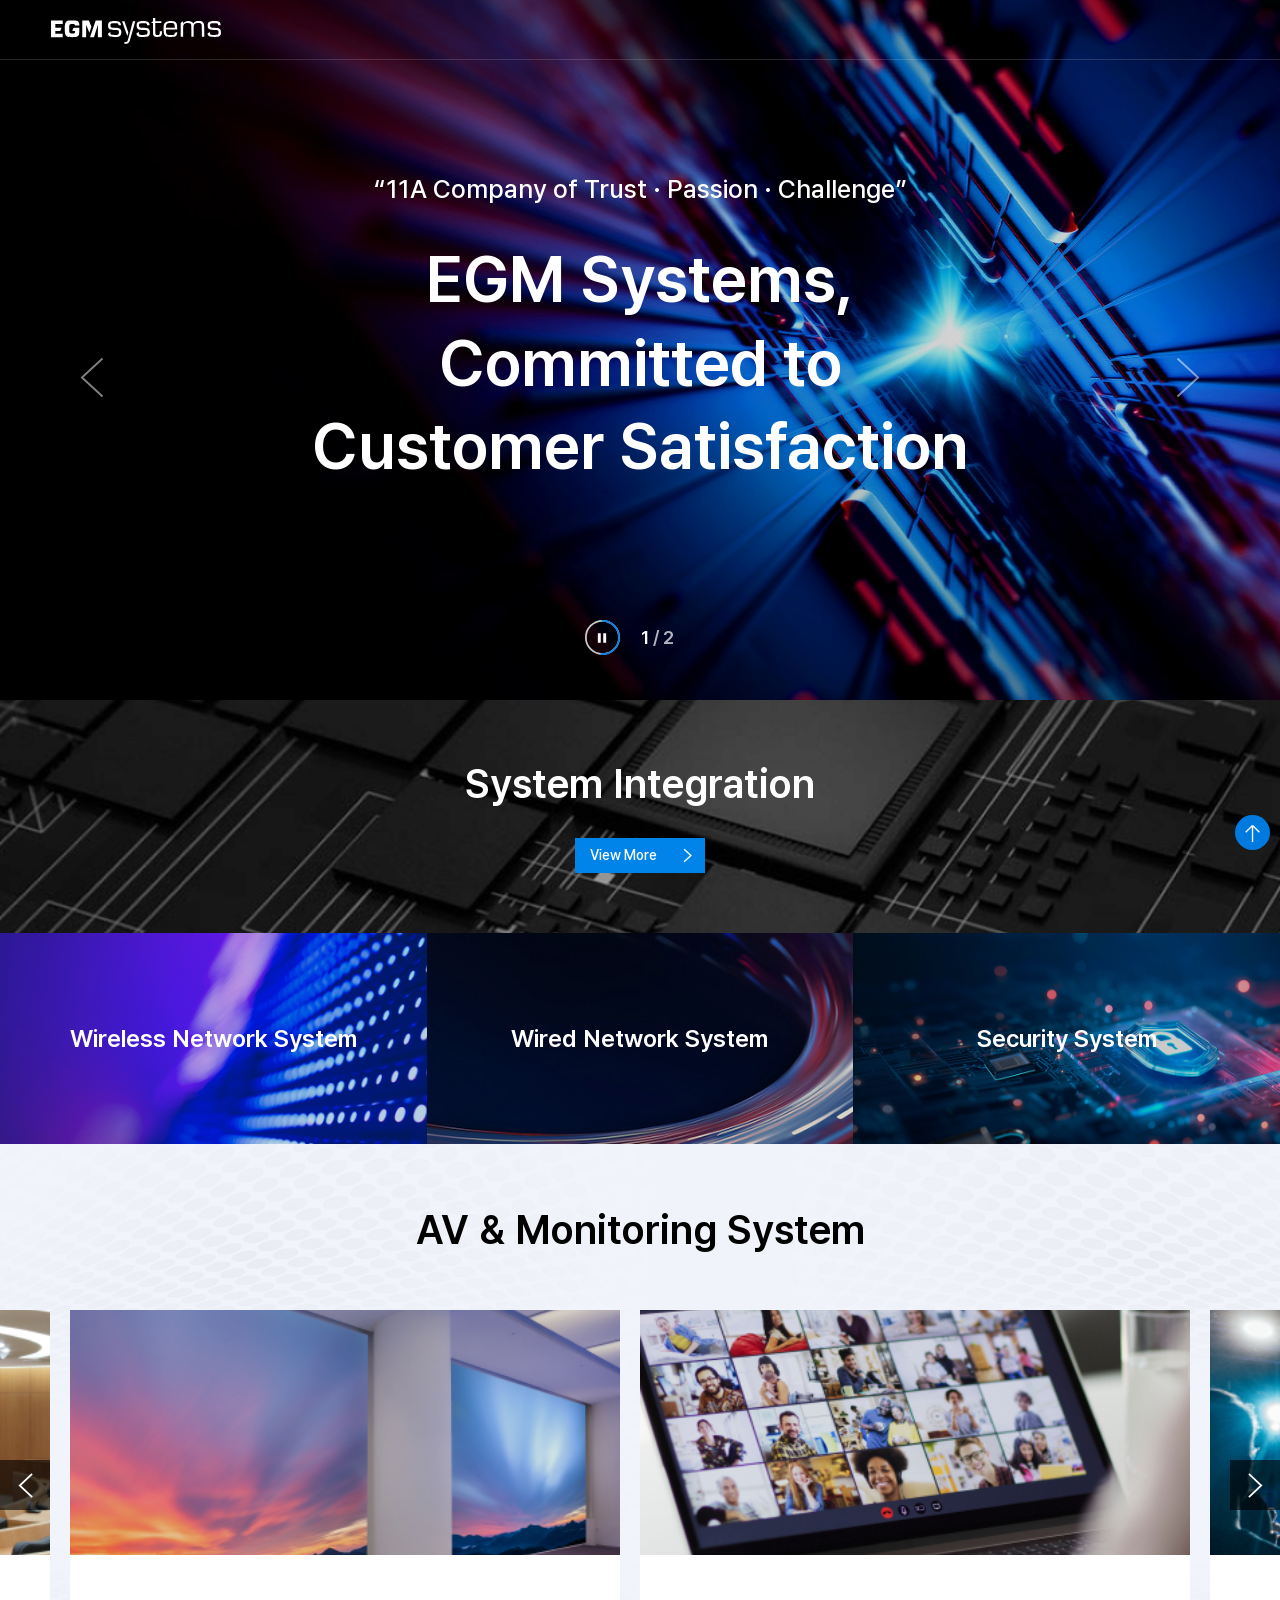
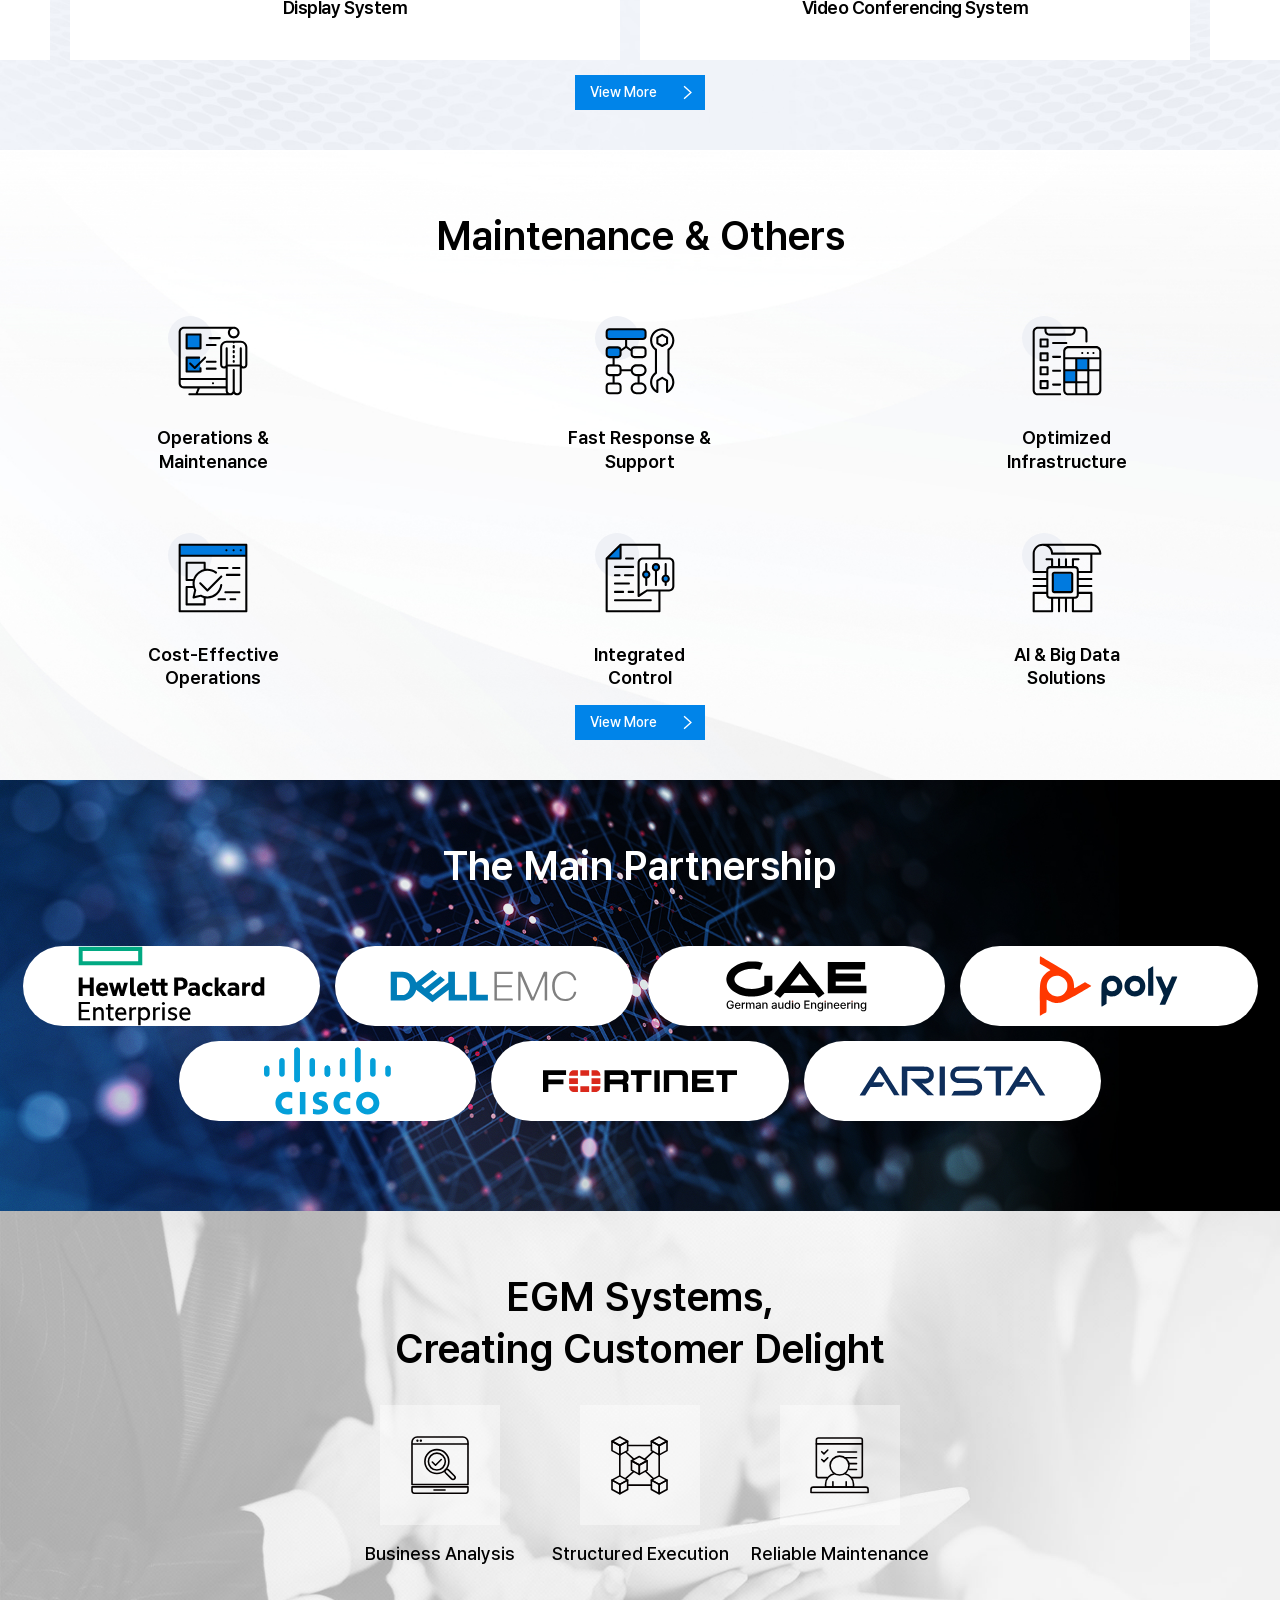
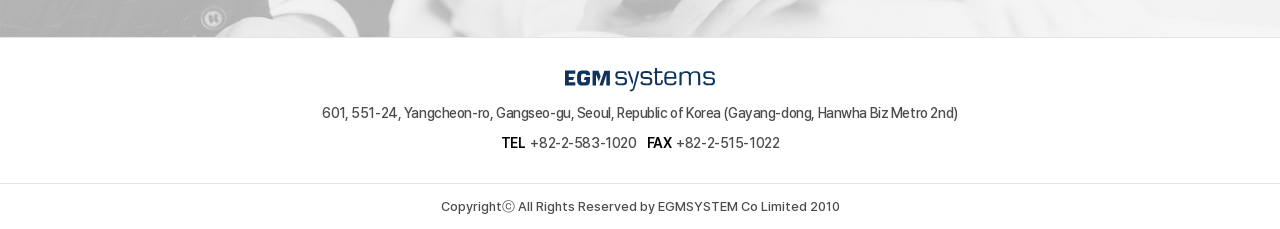
==== commit 0fac6913: "수정" ====
--- a/index.html
+++ b/index.html
@@ -79,7 +79,7 @@
 				<div class="inner">
 					<div class="text-wrap">
 						<p class="text">
-							“1A Company of Trust · Passion · Challenge”
+							“11A Company of Trust · Passion · Challenge”
 						</p>
 						<p class="title">						
 							EGM Systems,<br/>
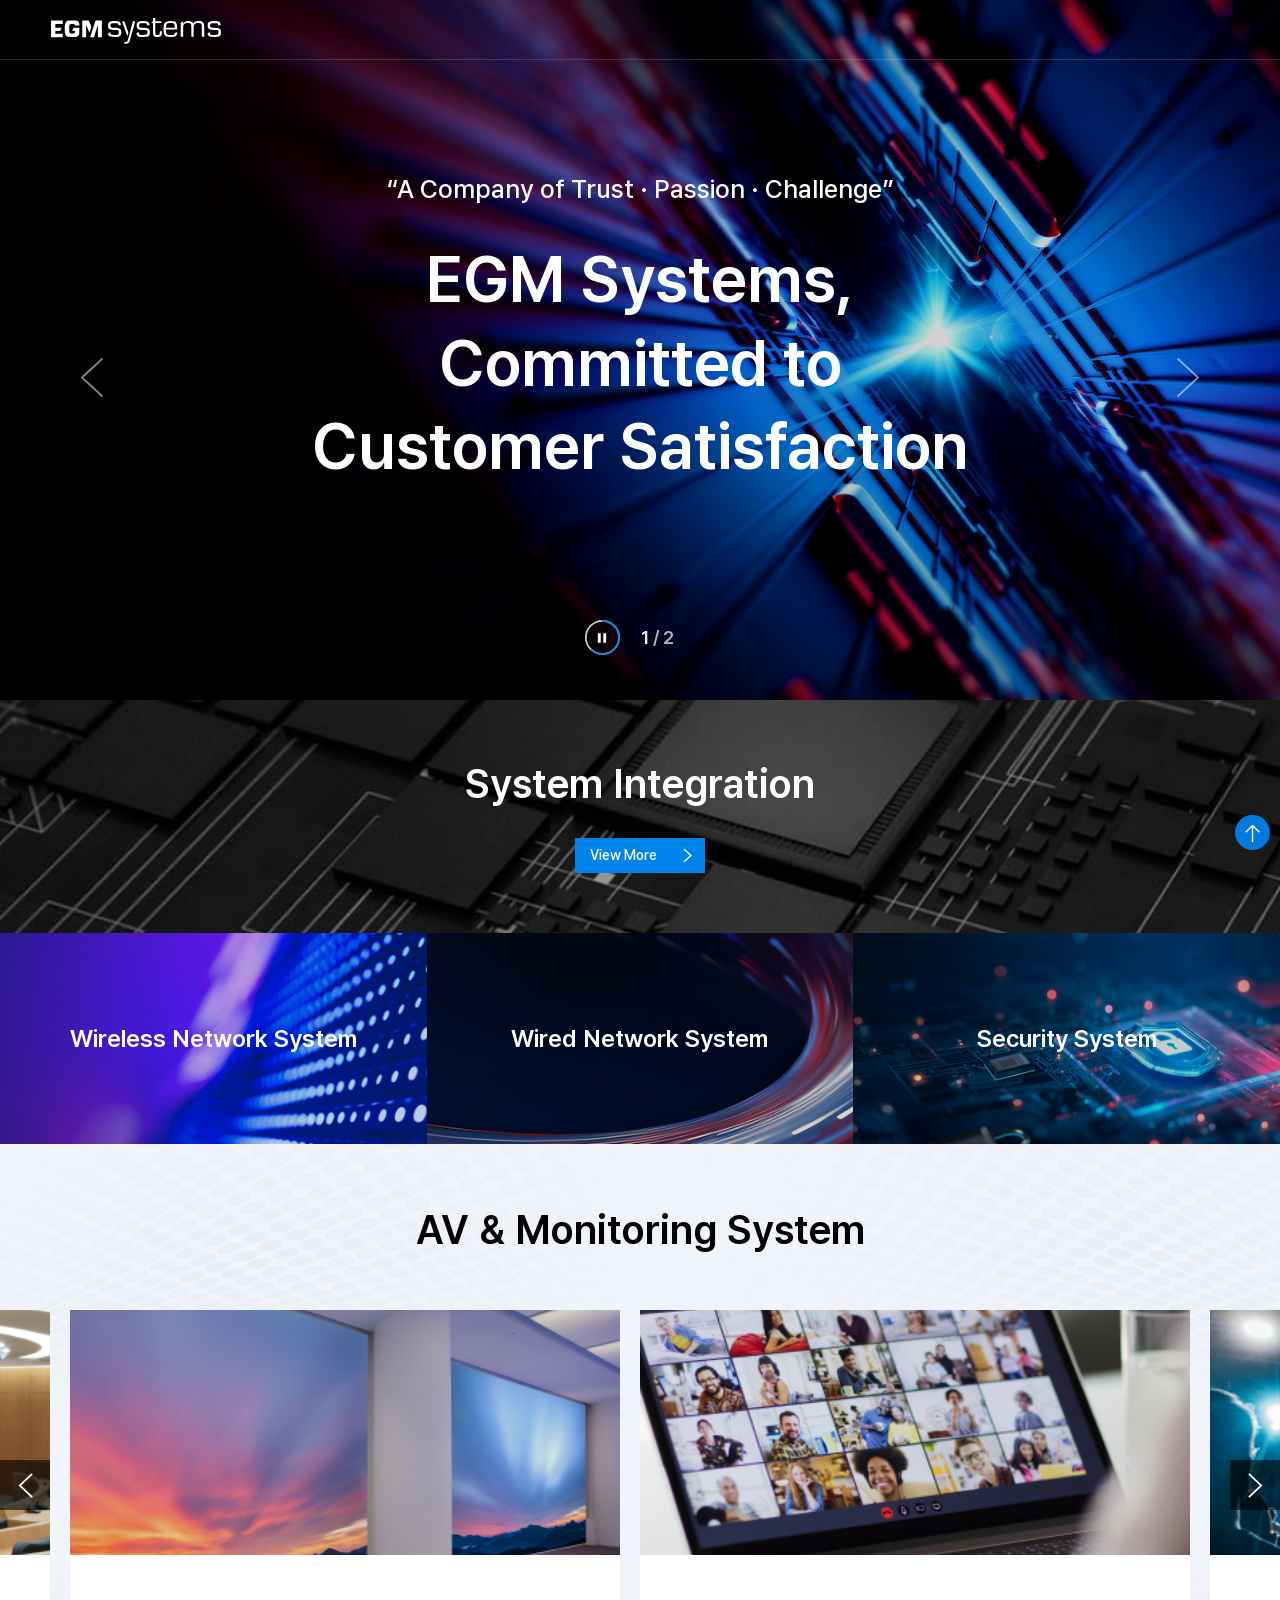
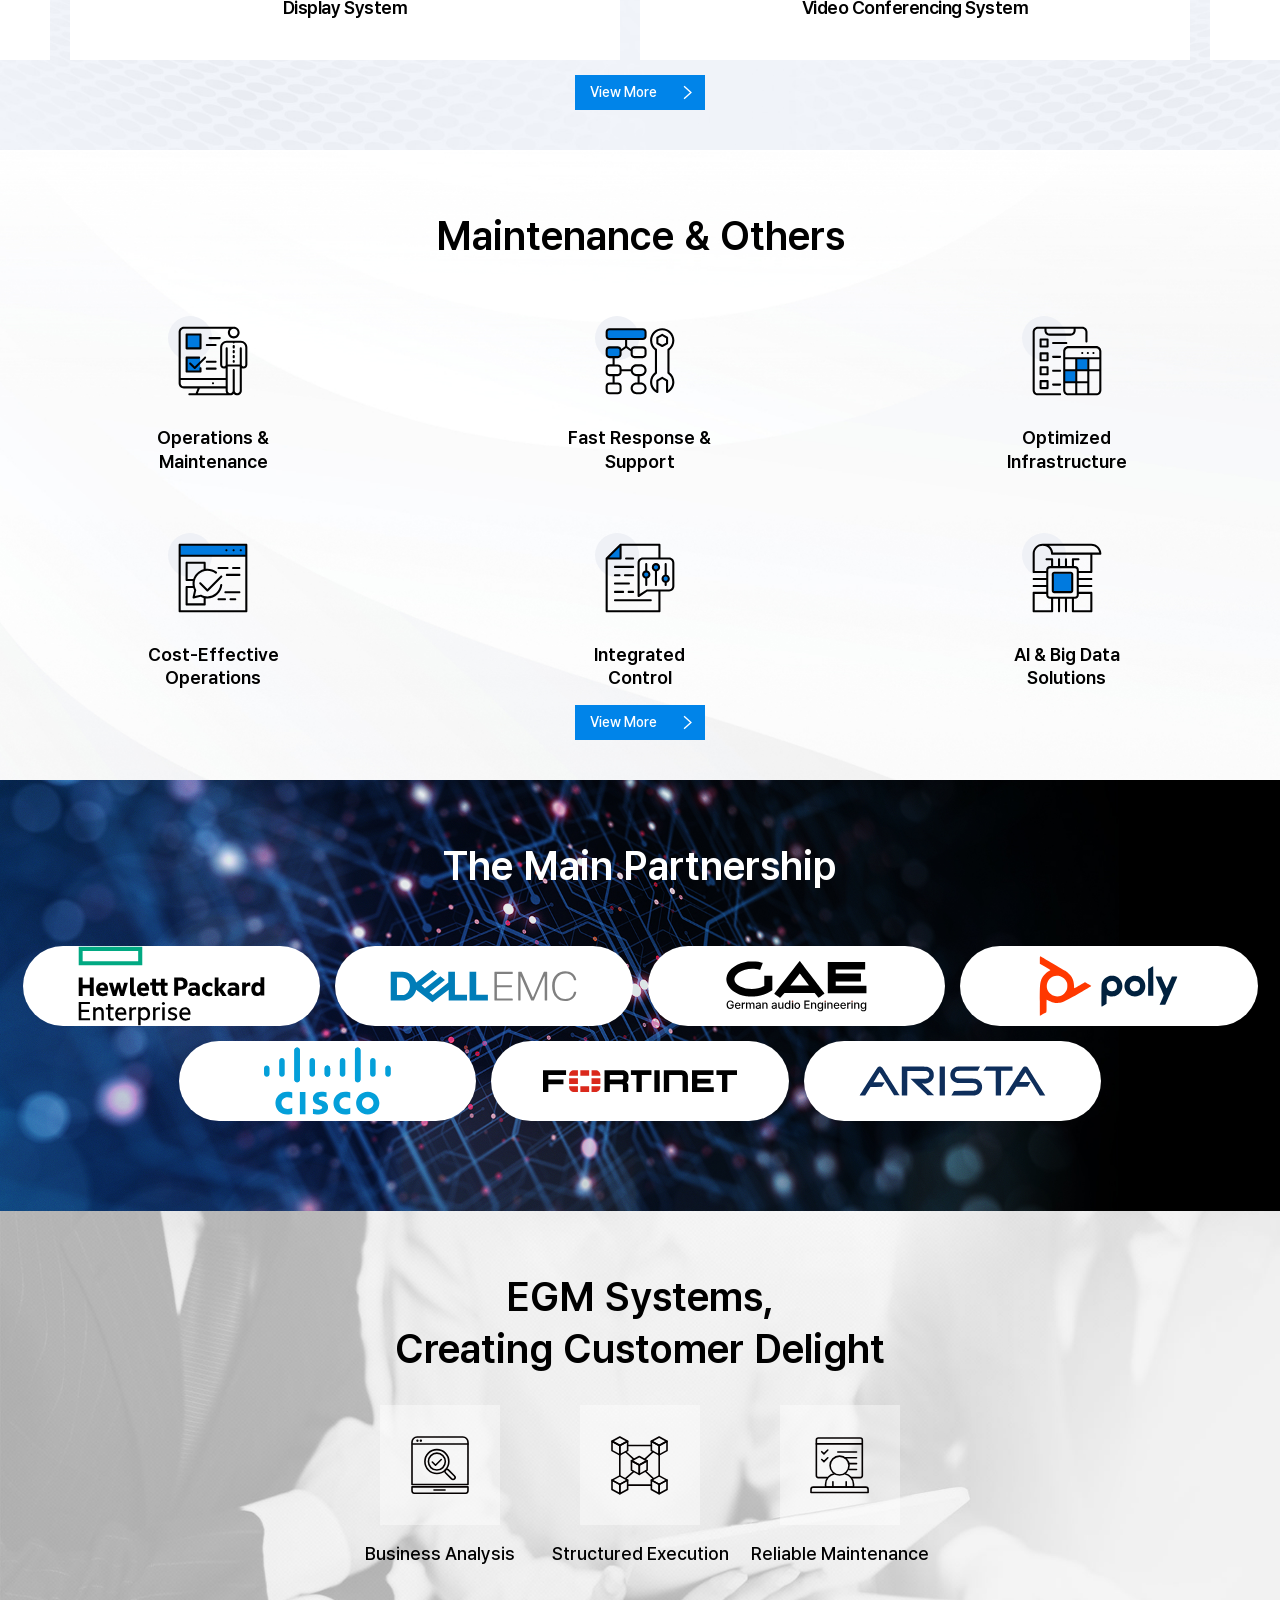
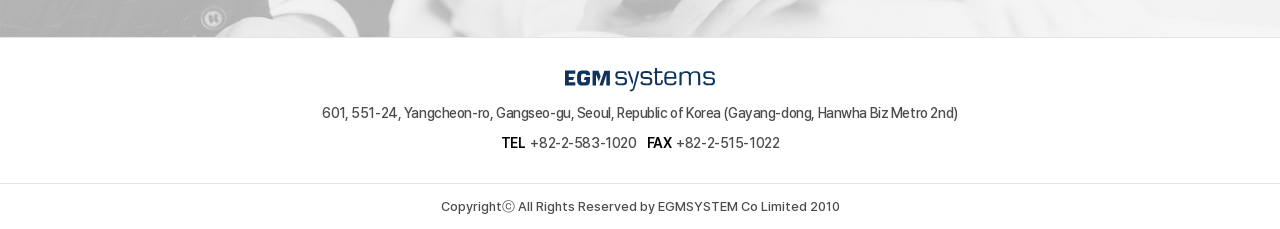
==== commit 23804535: "수정" ====
--- a/index.html
+++ b/index.html
@@ -79,7 +79,7 @@
 				<div class="inner">
 					<div class="text-wrap">
 						<p class="text">
-							“11A Company of Trust · Passion · Challenge”
+							“A Company of Trust · Passion · Challenge”
 						</p>
 						<p class="title">						
 							EGM Systems,<br/>
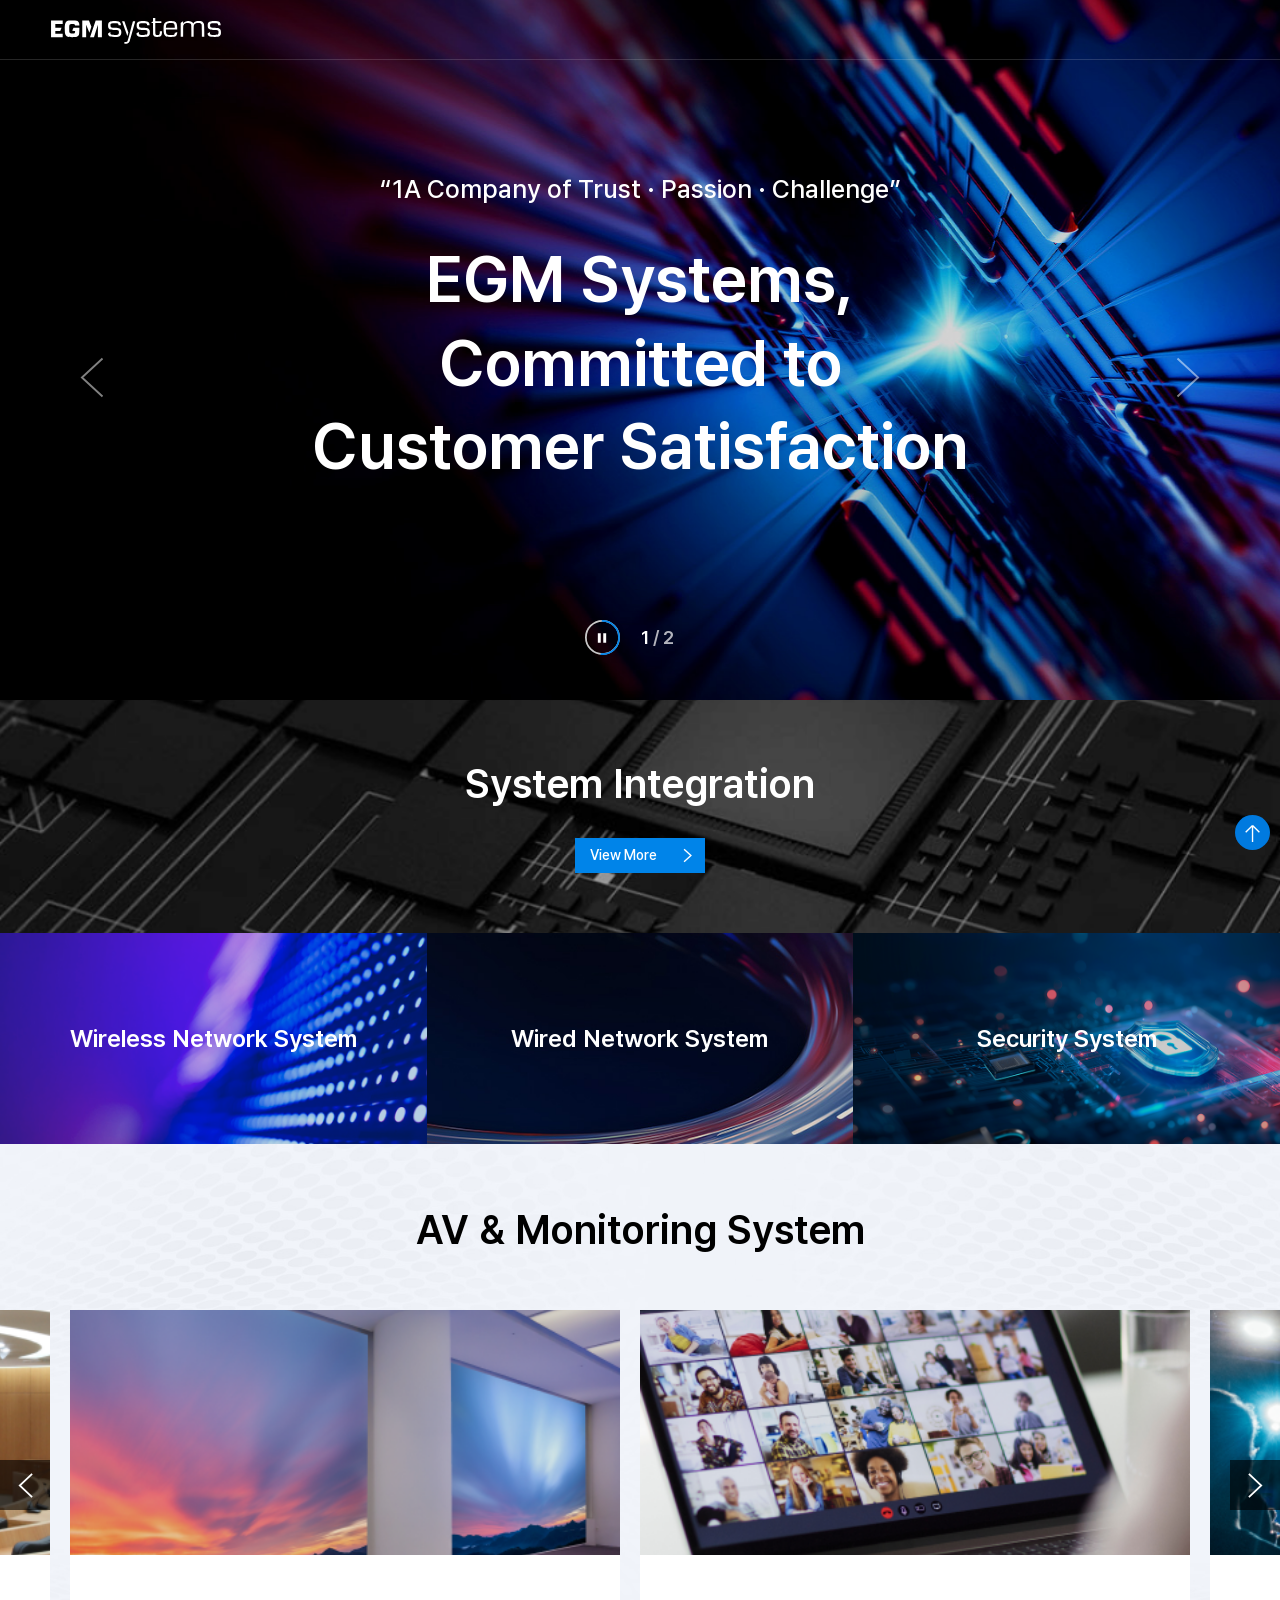
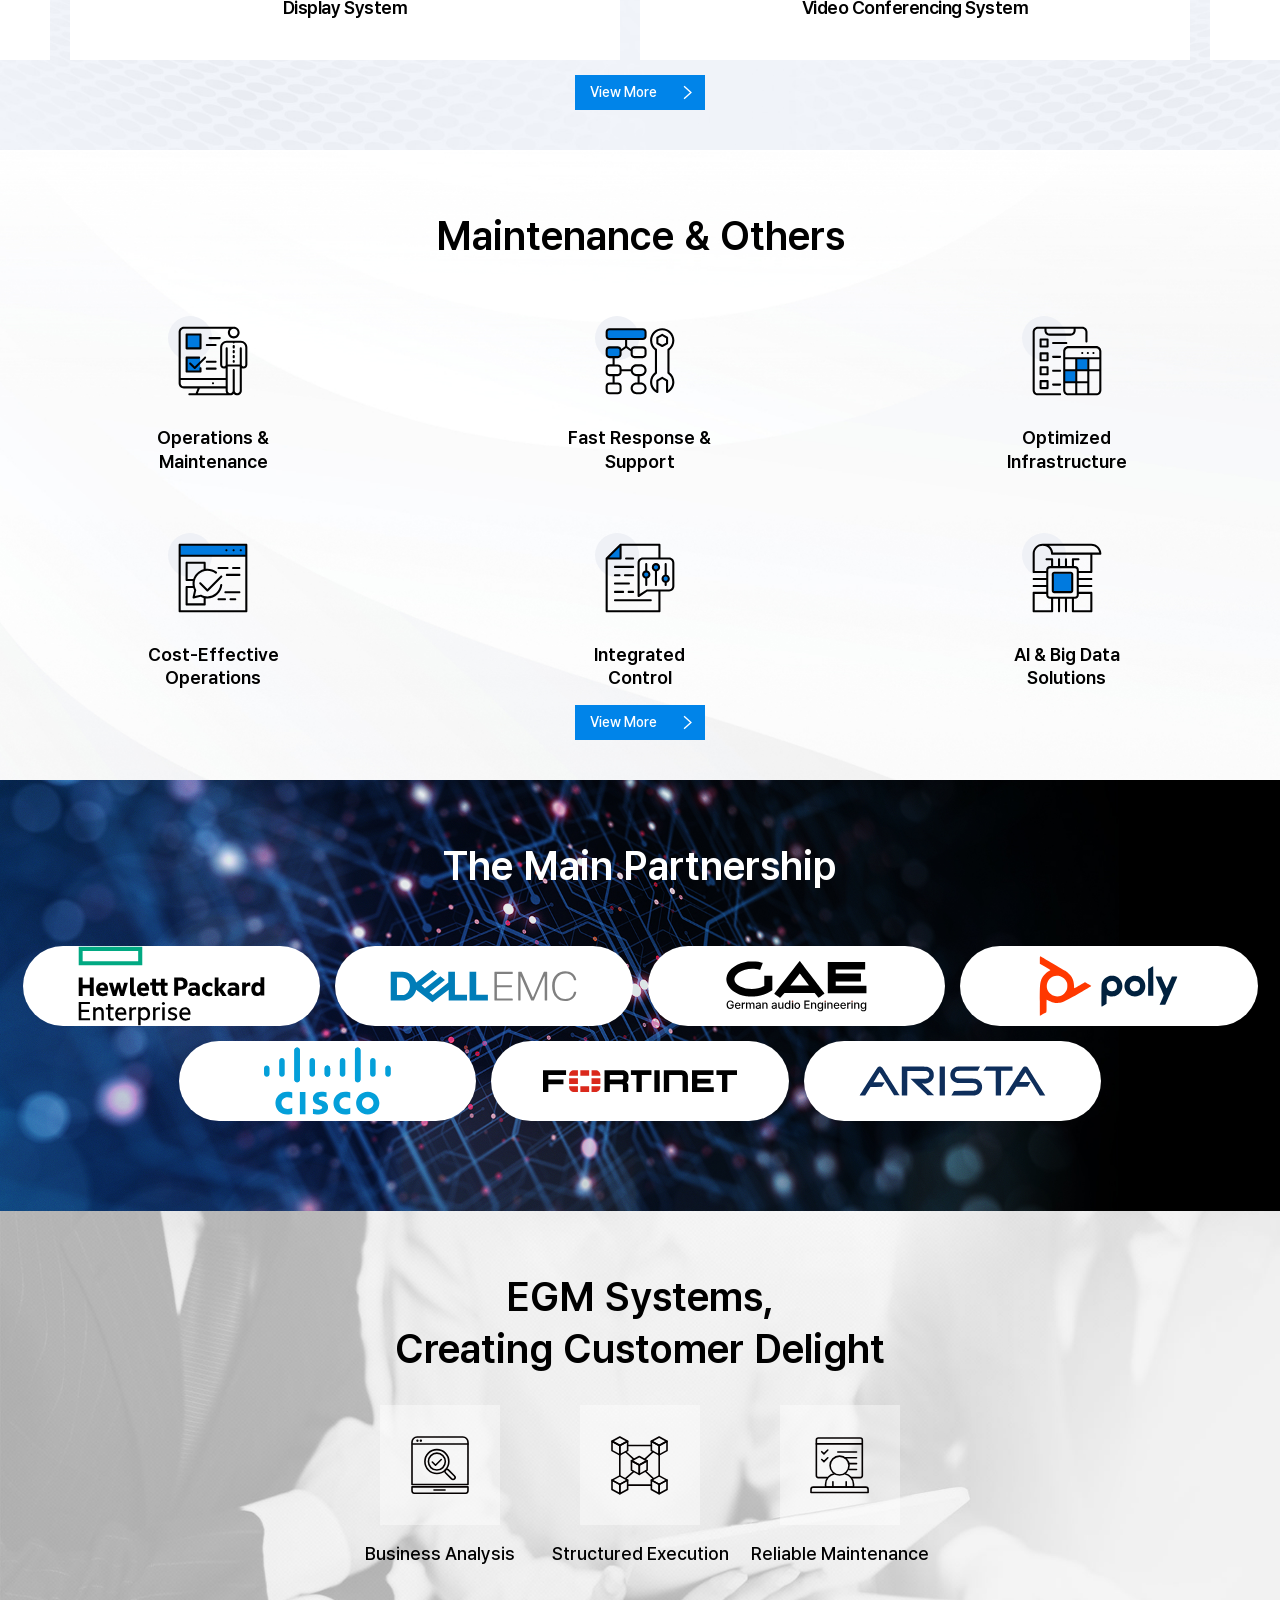
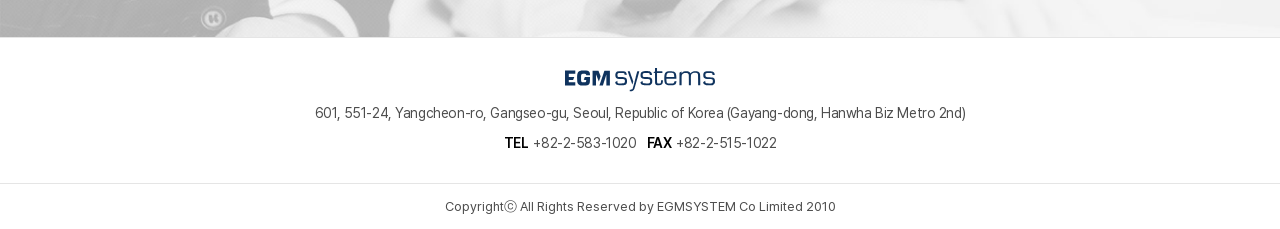
==== commit 1b7ce006: "수정" ====
--- a/index.html
+++ b/index.html
@@ -79,7 +79,7 @@
 				<div class="inner">
 					<div class="text-wrap">
 						<p class="text">
-							“A Company of Trust · Passion · Challenge”
+							“1A Company of Trust · Passion · Challenge”
 						</p>
 						<p class="title">						
 							EGM Systems,<br/>
--- a/css/menu.css
+++ b/css/menu.css
@@ -1,4 +1,3 @@
-<<<<<<< HEAD
 @charset "UTF-8";
 
 #wrap {
@@ -1276,1284 +1275,3 @@
 		display: block;
 	}
 }
-
-=======
-@charset "UTF-8";
-
-#wrap {
-	/*overflow: hidden;*/
-	display: flex;
-	width: 100%;
-	flex-direction: column;
-	/*min-height: 100vh*/
-}
-
-#hd,
-#ft {
-	flex-shrink: 0
-}
-
-.container {
-	position: relative;
-	width: 100%;
-	max-width: 1260px;
-	padding-left: 0px;
-	padding-right: 0px;
-}
-
-.container-fluid {
-	max-width: none
-}
-
-/* Header */
-#hd {
-	position: fixed;
-	left: 0;
-	right: 0;
-	top: 0;
-	z-index: 100;
-	background: #fff;
-	transition: background-color 0s ease-out, border 0s ease-out;
-	box-shadow: inset 0px -1px 0 0 rgba(0, 0, 0, .15);
-}
-
-#hd>.container {
-	display: flex;
-	align-items: center;
-	justify-content: flex-end;
-	height: 100px;
-	box-shadow: inset 0px -1px 0 0 rgb(255, 255, 255, .15);
-}
-
-#hd .nav-item {
-	position: relative;
-	/*font-size: 1rem;*/
-	letter-spacing: 0em
-}
-
-#hd .nav-item>a {
-	/*display: block;*/
-	height: 100%;
-	font-size: 20px;
-	/*font-size: 1.167rem*/
-}
-
-.depth {
-	display: none;
-	padding: .722rem 0;
-	font-size: 15px;
-	/*font-size: 1rem;*/
-	letter-spacing: -0.03em;
-	/*text-align:center*/
-}
-
-/* ◆◆◆◆◆◆◆◆◆◆ 1280px~1600px ◆◆◆◆◆◆◆◆◆◆ */
-@media only screen and (min-width:1280px) and (max-width:1600px) {
-	#hd .navbar-nav {
-	gap: 3.5vw !important;
-	}
-
-	.hd-logo {
-		width: 170px !important;
-	}
-
-	#hd .nav-item>a {
-    font-size: 18px;
-	}
-
-	.depth {
-		font-size: 13px;
-		letter-spacing: -0.05em
-	}
-
-	/*서브메뉴*/
-}
-
-/*헤더를 위한 메인용/서브는 sowaso.css에 있음, 메인/서브 공통으로 쓸경우 삭제하고 sowaso.css 주석 풀면 됨*/
-body:not(.is-scroll):not(.nav-open) #hd:not(.open) {
-	background: none;
-	box-shadow: none;
-	color: #ffffff;
-}
-
-body:not(.is-scroll):not(.nav-open) #hd:not(.open) .hd-logo>a {
-	background-image: url('../images/include/logo.svg');
-}
-
-body:not(.is-scroll):not(.nav-open) #hd:not(.open) .util {
-	color: #fff
-}
-
-/* 스크롤 상관없이 화이트배경, 메인용/서브 따로 사용하는 경우
-body:not(.is-scroll):not(.nav-open) #hd:not(.open) {background: #ffffff;box-shadow: none;color: #000000}
-body:not(.is-scroll):not(.nav-open) #hd:not(.open) .hd-logo>a { background-image: url('images/logo_color.svg'); }
-*/
-
-.depth a:hover,
-.depth a:focus {
-	color: #0084E9
-}
-
-.depth3 {
-	font-size: .889rem;
-	padding-bottom: .7222rem;
-	color: #777777
-}
-
-.depth a.active {
-	font-weight: 700
-}
-
-/*.hd-logo { width: 9.5rem; height: 2.1rem}가운데 정렬*/
-.hd-logo {
-	position: absolute;
-	left: 0px;
-	width: 210px;
-	height: 35px;
-}
-
-.hd-logo>a {
-	display: block;
-	width: 100%;
-	height: 100%;
-	background: url('../images/include/logo_color.svg') no-repeat center;
-	background-size: 80%;
-}
-
-.util {
-	position: absolute;
-	top: 49px;
-	transform: translateY(-50%);
-	display: flex;
-	align-items: center;
-	/*color: #666;*/
-	font-size: 24px;
-}
-
-.util a.icon {
-	margin-left: 15px;
-}
-
-.util .split {
-	border-left-color: #ccc
-}
-
-
-.split {
-	font-style: normal;
-	margin: 0 .5em
-}
-
-.split:empty {
-	display: inline-block;
-	margin: 0px 15px;
-	height: .667rem;
-	border-left: 1px solid;
-	vertical-align: middle;
-	color: transparent;
-}
-
-/*PC레프트메뉴*/
-#lnbWrap_p {
-	display: block;
-	float: left;
-	width: 240px;
-	border-bottom: 0px solid #02649b;
-}
-
-.lnbWrap_m {
-	display: none
-}
-
-.lnbTitle {
-	display: flex;
-	align-items: center;
-	padding: 0px 0px 0px 15px;
-	height: 80px;
-	color: #ffffff;
-	font-size: 24px;
-	font-weight: 600;
-	line-height: 30px;
-	margin-bottom: 10px;
-	border-radius: 8px;
-	background: url('../images/include/bg_lnb_tit.png') no-repeat center;
-	/*background: linear-gradient(120deg, #0084E9 59.41%, #0084E9 72.75%, #0060bc 72.75%, #0060bc 108.66%);*/
-}
-
-/*2deps 메뉴 */
-.lnb {
-	width: 100%;
-	margin-bottom: 0px;
-	background: #fff;
-	border: 1px solid #d3d3d3;
-	border-radius: 8px;
-}
-
-.lnb>li {
-	position: relative;
-	width: 100%;
-	vertical-align: middle;
-	/*letter-spacing:-0.05em;*/
-	border-bottom: 1px solid #d3d3d3;
-	box-sizing: border-box;
-}
-
-.lnb>li>a {
-	display: block;
-	width: 100%;
-	height: 40px;
-	padding: 0px 15px;
-	font-size: 16px;
-	font-weight: 600;
-	line-height: 38px;
-	box-sizing: border-box;
-	word-break: keep-all;
-	/*text-decoration:none*/
-}
-
-.lnb>li>a:visited {}
-
-.lnb>li>a:hover {
-	font-weight: 600;
-	color: #0084E9;
-	background: url('../images/include/lnb_arrow_left.svg') no-repeat 95% 50%;
-}
-
-/*오버시 모든메뉴 백그라운드 설정*/
-.lnb>li>a.on {
-	color: #0084E9;
-	font-weight: 600;
-	background: url('../images/include/lnb_arrow_left_on.svg') no-repeat 95% 50%;
-}
-
-/*고정 2deps메뉴*/
-.lnb>li>a.on2:hover {
-	background:
-}
-
-.lnb>li:last-child {
-	border-bottom: 0px solid #d3d3d3;
-}
-
-/*탑 SNS 링크 */
-.hd-sns {
-	position: relative;
-	right: 4vw;
-	cursor: pointer;
-}
-
-/*.hd-sns a {
-	position: relative;
-}
-
-.hd-sns a:first-child {
-	margin-left: 0px;
-}*/
-
-/* SNS 아이콘 컬러 고정 */
-/* 기본 */
-.hd-sns {
-	color: #fff;
-	transition: color .2s;
-}
-
-/* 스크롤 후 */
-body.is-scroll .hd-sns {
-	color: #000;
-}
-
-/* hover 영향 차단 */
-.hd-sns a:hover {
-	color: inherit;
-}
-
-.sns_svg {
-	width: 30px;
-	height: 30px;
-	display: block;
-}
-
-/*언어토글레이어*/
-ul.language {
-	display: none;
-	flex-direction: column;
-	gap:3px;
-	position: absolute;
-	top: 35px;
-	left: 50%;
-	transform: translateX(-50%);
-	padding:10px 14px 9px;
-	background: #ffffff;
-	border:1px solid #000000;
-	border-radius: 8px;
-}
-
-ul.language.active {
-	display: flex;
-}
-
-ul.language li {
-	width: 100%;
-	color:#000000;
-	font-size: 16px;
-	font-weight: 500;
-	text-align: center;
-}
-
-ul.language li a.on {
-	color:#0084E9;
-	text-decoration: underline;
-}
-
-.fa-brands,
-.fab {
-	font-size: 28px;
-}
-
-/*상단 sns 아이콘*/
-.sns_svg {
-	position: relative;
-	top: 0px;
-	width: 30px;
-	height: 30px;
-}
-
-/* ◆◆◆◆◆◆◆◆◆◆ 1280px이상 ◆◆◆◆◆◆◆◆◆◆ */
-@media (min-width: 1280px) {
-
-/*=====하위메뉴없어서 마우스호버 수정=====*/
-/* header */
-#hd {
-	position: relative;
-	position: fixed;
-	text-align: center
-}
-
-#hd .navbar-nav {
-    flex-direction: row;
-    justify-content: center;
-    align-items: center;
-	gap: 5vw;
-    white-space: nowrap;
-    position: absolute;
-    right: 4vw;
-    top: 50%;
-    transform: translateY(-50%);
-}
-
-#hd .nav-item {
-	width: auto;
-}
-
-#hd .nav-item>a {
-	font-weight: 500;
-	line-height: 100px;
-	transition: transform .3s;
-	transition: all 0.2s;
-}
-
-/* =========================
-   hover (스크롤 전/후 공통)
-========================= */
-body:not(.is-scroll) #hd .nav-item > a:hover,
-body.is-scroll #hd .nav-item > a:hover {
-	color: #0084E9 !important;
-	border-bottom: 0px solid #0084E9;
-}
-
-/* 밑줄은 스크롤 후에만 */
-body.is-scroll #hd .nav-item > a:hover:before {
-	transform: scaleX(1) !important;
-}
-
-/* =========================
-   스크롤 전: 스타일 고정
-========================= */
-
-/* 헤더 투명 */
-body:not(.is-scroll) #hd {
-	background: transparent !important;
-	box-shadow: none !important;
-}
-
-/* 로고 화이트 유지 */
-body:not(.is-scroll) #hd .hd-logo > a {
-	background-image: url('../images/include/logo.svg') !important;
-}
-
-/* hover 시 밑줄 제거 */
-body:not(.is-scroll) #hd .nav-item > a:hover:before {
-	transform: scaleX(0) !important;
-}
-
-/* open 상태 무시 */
-body:not(.is-scroll) #hd.open {
-	background: transparent !important;
-	box-shadow: none !important;
-}
-
-body:not(.is-scroll) #hd.open .nav-item > a {
-	color: #fff;
-}
-
-body:not(.is-scroll) #hd.open .hd-logo > a {
-	background-image: url('../images/include/logo.svg') !important;
-}
-
-/* 서브메뉴 배경 제거 */
-body:not(.is-scroll) #gnb::before {
-	display: none !important;
-}
-
-body:not(.is-scroll) #gnb.force-open::before {
-	height: 0 !important;
-}
-/*=====하위메뉴없어서 마우스호버 수정=====*/
-
-	#hd .nav-item>a:before {
-		content: '';
-		position: absolute;
-		bottom: 0;
-		left: 0;
-		right: 0;
-		border-top: 0px solid #0084E9;
-		transform: scaleX(0);
-		transition: transform .3s
-	}
-
-	#hd .on>a:before,
-	#hd .active>a:before {
-		transform: scaleX(1)
-	}
-
-
-
-	.hd-logo {
-		position: absolute;
-		left: 4vw;
-		top: 52%;
-		transform: translateY(-50%)
-	}
-
-	.hd-logo>a {
-		display: block;
-		width: 100%;
-		height: 100%;
-		background: url('../images/include/logo_color.svg') no-repeat center;
-		background-size: 100%;
-	}
-
-	.btn-depth {
-		display: none
-	}
-
-	#gnb {
-		display: inline-block !important;
-		vertical-align: top;
-		margin-right: 0
-			/*margin-right: 2.5rem*/
-	}
-
-	.depth {
-		position: absolute;
-		top: 100%;
-		left: 0;
-		right: 0;
-		height: 310px;
-		text-align: center;
-		display: none !important
-	}
-
-	/*서브메뉴높이*/
-	.depth li {
-		padding: 5px 0px;
-	}
-
-	.on .depth {
-		background: #F8F8F8
-	}
-
-	.util {
-		right: 190px;
-	}
-
-	#hd.open .depth {
-		display: block !important
-	}
-
-	.gnb-util {
-		display: none
-	}
-
-	/*모바일 상단 유저아이콘*/
-	.m_top_user {
-		display: none
-	}
-
-	/*+++++ 20260223 gnb높이 자동 조절 시작 +++++*/
-	/* ===== 기본 구조 ===== */
-	#header {
-		position: relative;
-	}
-
-	#gnb {
-		position: relative;
-	}
-
-	/* ===== 서브메뉴 ===== */
-	.depth {
-		position: absolute;
-		top: 100%;
-		left: 0;
-		right: 0;
-		padding: 25px 15px 25px 15px;
-		/* 아래 패딩 제거 */
-		text-align: left;
-		border-left: 1px solid rgba(0, 0, 0, .08);
-		display: none;
-		z-index: 20;
-	}
-
-	/* ===== 화이트 배경 레이어 ===== */
-	#gnb::before {
-		content: '';
-		position: absolute;
-		top: 90px;
-		/* 헤더 높이 */
-		left: 50%;
-		transform: translateX(-50%);
-		width: 100vw;
-		/* 화면 전체 가로 */
-		height: 0;
-		background: #fff;
-		box-shadow: 0 5px 5px rgba(0, 0, 0, .05);
-		/* transition: height .3s ease; */
-		z-index: 10;
-	}
-
-	/* 열렸을 때 */
-	#gnb.force-open::before {
-		height: var(--submenu-height);
-	}
-
-	/*+++++ 20260223 gnb높이 자동 조절 끝 +++++*/
-
-}
-
-
-
-/*=====헤더=====*/
-.pc_header {
-	position: fixed;
-	top: 0px;
-	width: 100%;
-	display: block;
-	background: #ffffff;
-	z-index: 11
-}
-
-/*pc헤더*/
-.mo_header {
-	display: none;
-}
-
-/*mo헤더*/
-
-
-
-/* GNB Mobile :: 1차 */
-#gnbM #navigation>li {
-	border-bottom: 1px solid rgb(0, 0, 0, .15);
-}
-
-#gnbM #navigation>li>a {
-	position: relative;
-	display: block;
-	padding: 15px;
-	/*color:#fff;*/
-	font-size: 17px;
-	font-weight: 500;
-	text-decoration: none;
-}
-
-#gnbM #navigation>li.active>a {
-	color: #0084E9;
-	font-weight: 500;
-	border-bottom: 1px solid rgb(0, 0, 0, .15);
-}
-
-#gnbM #navigation>li.has-2dep>a {}
-
-#gnbM #navigation>li.has-2dep.active>a {}
-
-#gnbM #navigation>li .gnb-icon {
-	position: absolute;
-	top: 55%;
-	right: 10px;
-	margin-top: -14px;
-}
-
-#gnbM #navigation>li .gnb-icon i {
-	font-size: 24px;
-}
-
-/* GNB Mobile :: 2차 */
-#gnbM #navigation>li .gnb-2dep {
-	display: none;
-	padding: 0px 0;
-	background: #ffffff;
-	/*box-shadow:inset 0px 3px 9px rgba(0, 0, 0, .3);*/
-}
-
-#gnbM #navigation>li .gnb-2dep>li {}
-
-#gnbM #navigation>li .gnb-2dep>li>a {
-	display: block;
-	padding: 0px 15px;
-	font-size: 15px;
-	line-height: 42px;
-	border-bottom: 1px solid rgb(0, 0, 0, .07);
-	text-decoration: none;
-	background: rgb(242, 244, 247, .4)
-		/*opacity:0.7;filter:Alpha(opacity=70);*/
-}
-
-#gnbM #navigation>li .gnb-2dep>li>a.last {
-	border-bottom: 0px solid #edeff2 !important;
-}
-
-#gnbM #navigation>li .gnb-2dep>li.active>a {
-	opacity: 1.0;
-	filter: Alpha(opacity=100);
-}
-
-/* GNB Mobile :: 3차 */
-#gnbM #navigation>li .gnb-2dep>li>.gnb-3dep {
-	display: none;
-	padding: 10px 20px;
-	background: #aaa;
-	box-shadow: inset 0px 3px 9px rgba(0, 0, 0, .3);
-}
-
-#gnbM #navigation>li .gnb-2dep>li>.gnb-3dep>li>a {
-	display: block;
-	padding: 8px 0;
-	font-size: 13px;
-	color: #fff;
-	text-decoration: none;
-}
-
-#gnbM #navigation>li .gnb-2dep>li>.gnb-3dep>li>a:before {
-	display: inline-block;
-	content: "-";
-	margin-right: 5px;
-}
-
-
-/*PC 서브메뉴*/
-.middleArea_line {
-	position: absolute;
-	bottom: 0px;
-	width: 100%;
-	border-top: 0px solid #dde1e6;
-	border-bottom: 0px solid #dde1e6;
-	/*background: rgb(0, 0, 0, .3);*/
-}
-
-.m_middleArea_line {
-	display: none;
-}
-
-.middleArea {
-	margin: 0 auto;
-	width: 1280px;
-	margin-bottom: 0px;
-}
-
-#sideMenu {
-	display: flex;
-	align-items: flex-start;
-	justify-content: center;
-	position: relative;
-	width: 100%;
-	height: 60px;
-	z-index: 1;
-	border: 0px solid red;
-}
-
-.side-menu-inner-box {
-	width: 1600px;
-	height: 60px;
-	border: 0px solid blue;
-}
-
-#sideMenu.fixed .side-menu-inner-box {
-	position: fixed;
-	right: 0px;
-	left: 0px;
-	z-index: 1000;
-	width: auto;
-	border-bottom: 1px solid #dde1e6;
-}
-
-.sub-menu-list-con {
-	display: flex;
-	justify-content: center;
-	height: 100%;
-	margin: 0 !important;
-}
-
-.sub-menu-list-con .swiper-wrapper {
-	display: flex;
-	justify-content: center;
-	/*width: 1280px;*/
-	text-align: center;
-}
-
-/*.sub-menu-list-con .swiper-slide { position: relative; top: 1px; width:180px;display:inline-block; margin:0px 0px; padding:0px 0px; text-align:center;  font-weight:500; }*/
-.sub-menu-list-con .swiper-slide {
-	/*flex: 1 1;*/
-	flex: 1;
-	position: relative;
-	top: 0px;
-	/*width:200px;*/
-	display: inline-block;
-	margin-left: 2px;
-	padding: 0px 0px;
-	text-align: center;
-	font-weight: 500;
-	line-height: 1.2;
-	border-top: 0px solid red;
-}
-
-.sub-menu-list-con .swiper-slide:first-child {
-	margin-left: 0px;
-}
-
-.sub-menu-list-con .swiper-slide a {
-	display: flex;
-	align-items: center;
-	justify-content: center;
-	/*display:block;*/
-	position: relative;
-	top: 0px;
-	height: 60px;
-	padding: 0px 0px;
-	font-size: 17px;
-	font-weight: 500;
-	color: rgb(255, 255, 255, 1);
-	background: rgb(255, 255, 255, 0.25);
-	/*background:rgb(0, 0, 0, 0.2);*/
-	border-radius: 15px 15px 0px 0px;
-	/*border-bottom:3px solid rgb(255,255,255,.5);*/
-	transition: all 0.2s;
-}
-
-/*.sub-menu-list-con .swiper-slide a:hover { background:rgb(0, 0, 0, 0.4); }*/
-.sub-menu-list-con .swiper-slide a:hover {
-	color: #0084E9;
-	background: rgb(255, 255, 255, 1);
-}
-
-.sub-menu-list-con .swiper-slide.active a,
-.sub-menu-list-con .swiper-slide.on a {
-	color: #0084E9;
-	background: rgb(255, 255, 255, 1);
-	pointer-events: none;
-}
-
-a.narrow {
-	letter-spacing: -0.14em
-}
-
-/*PC상단 중메뉴 가로 flex 적용(Task 역량교육 페이지 /sub/education/education_04.asp)*/
-.sub-menu-list-con-small {
-	display: flex;
-	justify-content: center;
-	height: 100%;
-	margin: 0 !important;
-}
-
-.sub-menu-list-con-small .swiper-wrapper {
-	display: flex;
-	justify-content: center;
-	width: 1280px;
-	text-align: center;
-	/*display:block;*/
-}
-
-.sub-menu-list-con-small .swiper-slide {
-	/*flex: 1 1;*/
-	position: relative;
-	top: 1px;
-	width: auto;
-	/*width:142px;*/
-	display: inline-block;
-	margin: 0px 23px;
-	padding: 0px 0px;
-	text-align: center;
-	font-weight: 500;
-	line-height: 1.2;
-	/*letter-spacing: -0.08em;*/
-}
-
-.sub-menu-list-con-small .swiper-slide a {
-	display: flex;
-	align-items: center;
-	justify-content: center;
-	/*display:block;*/
-	position: relative;
-	top: 0px;
-	height: 60px;
-	font-size: 17px;
-	font-weight: 500;
-	padding: 0px 0px;
-	border-bottom: 3px solid transparent;
-	transition: all 0.2s;
-}
-
-.sub-menu-list-con-small .swiper-slide a:hover {
-	/*color:#2C428A;*/
-	border-bottom: 3px solid #bdc5ce;
-}
-
-.sub-menu-list-con-small .swiper-slide.active a,
-.sub-menu-list-con-small .swiper-slide.on a {
-	/*font-weight:600;*/
-	color: #0084E9;
-	border-bottom-color: #0084E9;
-}
-
-/*서브메뉴 좌우로 보더 펼쳐짐(사용안함)*/
-.sub_menu_wrap ul {
-	display: flex;
-	/*background: #00b3d3; */
-	height: 61px;
-	padding: 0px 0px 0px 0px;
-}
-
-.sub_menu_wrap ul li {
-	flex: 1 1;
-	display: inline-block;
-	width: auto;
-	padding: 0px 0px 0px 0px;
-	text-align: center;
-}
-
-.sub_menu_wrap ul li a {
-	display: block;
-	font-size: 17px;
-	/*color: #fff;*/
-	font-weight: 500;
-	width: auto;
-	text-decoration: none;
-	line-height: 58px;
-}
-
-.sub_menu_wrap ul li a:after {
-	display: block;
-	content: '';
-	border-bottom: solid 3px #222222;
-	transform: scaleX(0);
-	/*크기를 0으로 줌으로써 평상시엔 밑줄 없음*/
-	transition: transform 250ms ease-in-out;
-	/*변형 방식*/
-	transition: all 0.0s;
-}
-
-.sub_menu_wrap ul li a:hover:after {
-	transform: scaleX(1);
-	/*a 속성에 hover시 기존 크기로*/
-}
-
-.sub_menu_wrap ul li a.on:after {
-	border-bottom: solid 3px #2C428A;
-}
-
-.sub_menu_wrap ul li.on {
-	border-bottom: solid 3px #2C428A;
-}
-
-.sub_menu_wrap ul li.on a.on {
-	color: #2C428A;
-}
-
-
-
-
-/* ◆◆◆◆◆◆◆◆◆◆ 모바일부터태블릿0px~1280px이하 ◆◆◆◆◆◆◆◆◆◆*/
-@media only screen and (min-width:0px) and (max-width:1280px) {
-
-	/* header */
-	#hd>.container {
-		display: flex;
-		align-items: center;
-		justify-content: center;
-		height: 60px;
-	}
-
-	.hd-logo {
-	width: 180px;
-	}
-
-	.util {
-		position: absolute;
-		left: 30px
-	}
-
-	.util>*:not(.lang) {
-		display: none
-	}
-
-	.util .lang {
-		border: 1px solid #cecece;
-		border-radius: 2rem;
-		padding: .25em 1em
-	}
-
-	.nav-open {
-		overflow: hidden
-	}
-
-	.nav-open #wrap {
-		position: fixed;
-		left: 0;
-		right: 0
-	}
-
-	.js-mn {
-		position: absolute;
-		right: 0;
-		top: 0;
-		z-index: 120;
-		width: 60px;
-		height: 60px;
-		background: none;
-		border: 0;
-		font-size: 0;
-		line-height: 0;
-		text-indent: -999em;
-		color: inherit;
-		outline: 0 !important
-	}
-
-	.js-mn>span,
-	.js-mn:after,
-	.js-mn:before {
-		content: "";
-		position: absolute;
-		left: calc((100% - 28px) / 2);
-		top: 50%;
-		width: 24px;
-		border-top: 2px solid;
-		margin-top: -1.5px;
-		transition: transform .3s, opacity .3s;
-		z-index: 100
-	}
-
-	.js-mn:before {
-		margin-top: -8.5px;
-		transform-origin: top right
-	}
-
-	.js-mn:after {
-		margin-top: 5.5px;
-		transform-origin: bottom right
-	}
-
-	.gnb-open .js-mn {
-		color: #000
-	}
-
-	.gnb-open .js-mn:before {
-		transform: rotate(-45deg);
-		margin: -8px 0 0 -2px;
-		color: #494949;
-	}
-
-	.gnb-open .js-mn>span {
-		opacity: 0
-	}
-
-	.gnb-open .js-mn:after {
-		transform: rotate(45deg);
-		margin: 8px 0 0 -2px;
-		color: #494949;
-	}
-
-	#gnb {
-		overflow: hidden;
-		overflow-y: auto;
-		display: none;
-		position: fixed;
-		top: 0;
-		right: 0;
-		bottom: 0;
-		z-index: 110;
-		width: 100%;
-		max-width: 300px;
-		background: #fff;
-		transition: transform .2s ease-out;
-		color: #222;
-		transform: translateX(100%)
-	}
-
-	.gnb-open #gnb {
-		transform: translateX(0)
-	}
-
-	.dim {
-		position: fixed;
-		top: 0;
-		left: 0;
-		right: 0;
-		bottom: 0;
-		z-index: 100;
-		background: rgba(0, 0, 0, .6);
-		opacity: 0;
-	}
-
-	.gnb-open .dim {
-		opacity: 1
-	}
-
-	.gnb-util {
-		display: flex;
-		align-items: center;
-		height: 60px;
-		line-height: 60px;
-		padding: 0px 20px;
-		background: #ffffff;
-		letter-spacing: -0.05em;
-	}
-
-	.gnb-util a {
-		margin-right: 0px;
-		font-size: 15px;
-		color: #ffffff;
-	}
-
-	.gnb-util a:hover {
-		color: #ffffff;
-	}
-
-	.split:empty {
-		position: relative;
-		top: 1px;
-		display: inline-block;
-		margin: 0px 10px;
-		height: 13px;
-		border-left: 1px solid;
-		vertical-align: middle;
-		color: rgb(255, 255, 255, .5);
-	}
-
-	#hd .navbar-nav {
-		overflow-y: auto;
-		height: calc(100% - 80px);
-		border-top: 1px solid #e7e7e7
-	}
-
-	#hd .nav-item {
-		border-bottom: 1px solid #e7e7e7
-	}
-
-	#hd .nav-item>a {
-		display: flex;
-		height: auto;
-		padding: 0px 20px;
-		line-height: 60px;
-		font-size: 17px;
-		font-weight: 500;
-	}
-
-	.btn-depth {
-		position: absolute;
-		top: 0;
-		left: 0;
-		width: 100%;
-		height: 60px;
-		background: url('../images/include/sub_dropdown_grey.svg') no-repeat center right 1.429rem/.786rem auto;
-		border: 0;
-		font-size: 0;
-		color: transparent;
-		transition: none
-	}
-
-	.depth {
-		background: #f7f7f7;
-		border-top: 1px solid #e7e7e7;
-		padding: 10px 20px;
-	}
-
-	.depth a {
-		display: block;
-		font-size: 15px;
-		line-height: 38px;
-		letter-spacing: 0;
-	}
-
-	.open>a {
-		color: #0084E9;
-		font-weight: 700
-	}
-
-	.open>.btn-depth {
-		transform: scaleY(-1)
-	}
-
-	.depth3 {
-		margin-left: 0rem
-	}
-
-	.mo_menu_title {
-		display: none;
-		color: #ffffff;
-		font-weight: 500;
-		font-size: 17px;
-	}
-
-	/*모바일 상단 유저아이콘*/
-	.m_top_user {
-		position: absolute;
-		right: 50px;
-		top: 16px;
-	}
-
-	.m_top_user a i {
-		margin-right: 10px;
-		font-size: 26px;
-	}
-
-
-	/*=====헤더=====*/
-	.pc_header {
-		display: none
-	}
-
-	/*pc헤더*/
-	.mo_header {
-		display: block;
-	}
-
-	/*mo헤더*/
-
-	.m_header_wrap {
-		position: fixed;
-		top: 0px;
-		/*position: relative;*/
-		display: flex;
-		align-items: center;
-		justify-content: space-between;
-		padding: 0px;
-		width: 100%;
-		height: 60px;
-		background: #ffffff;
-		border-bottom: 1px solid #D4D4D4;
-		z-index: 25
-	}
-
-	/*PC 서브메뉴*/
-
-	.m_middleArea_line {
-		display: block;
-	}
-
-
-	/*모바일 서브메뉴*/
-
-	.lotation {
-		display: none
-	}
-
-	.mcon_location_wrap {
-		position: absolute;
-		left: 0px;
-		bottom: 0px;
-		width: 100%;
-	}
-
-	.mcon_location_box {
-		float: left;
-		width: 100%;
-		position: relative;
-	}
-
-	.mcon_location {
-		/*position:fixed;	top:59px;*/
-		width: 100%;
-		background: #0084E9;
-		z-index: 1;
-	}
-
-	.mcon_location .m_submenu .title a {
-		display: flex;
-		justify-content: center;
-		align-items: center;
-		position: relative;
-		height: 49px;
-		/*padding: 0px 45px;*/
-		font-size: 18px;
-		color: #ffffff;
-		font-weight: 600;
-		text-align: center;
-	}
-
-	.mcon_location .m_submenu .title a img {
-		width: 20px;
-		height: 20px;
-		position: absolute;
-		right: 20px;
-		top: 15px;
-	}
-
-	.mcon_location .m_submenu_list {
-		display: none;
-		position: absolute;
-		left: 0;
-		top: 52px;
-		width: 100%;
-		z-index: 21;
-	}
-
-	.mcon_location .m_submenu_list li a {
-		display: block;
-		line-height: 49px;
-		padding: 0px;
-		font-size: 18px;
-		text-align: center;
-		background: #ffffff;
-		border-bottom: 1px solid #dde1e6;
-	}
-
-	.mcon_location .m_submenu_list li a.on {
-		color: #0084E9 !important;
-	}
-
-	.mcon_location .m_submenu_list li a:hover {
-		/*color:#19a5ee;*/
-	}
-
-	.hd-sns {
-		position: absolute;
-		right: 65px;
-	}
-
-}
-
-/* ◆◆◆◆◆◆◆◆◆◆ 모바일 1280px이하 ◆◆◆◆◆◆◆◆◆◆*/
-@media only screen and (max-width:1280px) {
-	.middleArea_line {
-		display: none;
-	}
-
-	#lnbWrap_p {
-		display: none;
-	}
-
-	.lnbWrap_m {
-		display: block;
-	}
-}
-
->>>>>>> 08ee6607157f4ad06df8c9f6ebb0a5c3748ca2ac
--- a/css/egm.css
+++ b/css/egm.css
@@ -1,4 +1,3 @@
-<<<<<<< HEAD
 /*=====해상도 3가지 구분=====*/
 /*+++++
 640이하
@@ -4284,4292 +4283,3 @@
 
 
 
-
-=======
-/*=====해상도 3가지 구분=====*/
-/*+++++
-640이하
-640~1640(컨텐츠는 1600 / 스크롤때문에 여유있게 작업)
-1640 이상
-+++++*/
-
-@charset "UTF-8"; 
-
-/*모바일 웹 폰트 크기 자동조정 문제*/
-html {
--webkit-text-size-adjust: none; /*Chrome, Safari, newer versions of Opera*/
--moz-text-size-adjust: none; /*Firefox*/
--ms-text-size-adjust: none;  /*Ie*/
--o-text-size-adjust: none; /*old versions of Opera*/
-}
-/*html,body{width: 100%; height:100%; } 가로스크롤 짤림방지 위해 미디어쿼리에 나눔*/
-
-body { font-family: 'Pretendard', 'Helvetica', 'Arial', sans-serif;  color:#000000; line-height:1.5; }
-html, body, div, span, object, iframe,
-h1, h2, h3, h4, h5, h6, p, blockquote, pre,
-a, abbr, address, big, cite, code,
-del, dfn, em, font, img, ins, q, s, samp,
-small, strike, strong, sub, sup, tt, var,
-b, u, i, 
-dl, dt, dd, ol, ul, li,
-fieldset, form, label, legend, 
-caption, tbody, tfoot, thead, tr, th, td 
-{ margin:0; padding:0; border:0;   }
-
-/*>>default style */
-html,body{ /*overflow-y:scroll;*/  } /*y스크롤 안보이게 처리*/
-html { overflow-y:scroll }
-table {border-spacing:0; border-collapse:collapse; }
-td,th {}
-input { }
-textarea {border:1px solid #d3d3d3; border-radius:8px;}
-dd,dt,ol,dl,ul,li {list-style:none;margin:0;padding:0;}
-form {display:inline; width: 100%;}
-label {display:none; }
-label.show {display:inline; margin-right:5px;  }
-label.show1 {display:inline; margin-right:0px;  }
-label.show2 {display:inline; margin-right:12px; padding:0px 0px 0px 3px;position:relative;top:2px; }
-label.show3 {display:inline; margin-left:-3px; margin-right:0px;   }
-address, caption, cite, code, dfn, em, strong, th, var {font-style:normal;}
-legend,caption, .hide {display:none; height:0; width:0; font-size:0;}
-img,fieldset {vertical-align:top; border:0;}
-p {margin:0;}
-button {margin:0; padding:0; border-spacing:0; cursor:pointer; border:0; background:none;}
-blockquote, q {quotes: none;}
-ins {text-decoration: none;}
-del {text-decoration: line-through;}
-hr {display: none;}
-a	{  text-decoration: none; }
-a, a:hover, a:focus, a:active{text-decoration: none;color: inherit}
-a:hover		{  /* text-decoration: underline;*/  }
-/*table.nowrap th, table.nowrap td		{ white-space:nowrap; }*/
-.clear, .clear:after, .clear:before	{ clear:both; }
-.skip, .blind, caption, legend  { position:absolute; width:0; height:0; margin:0 !important; padding:0 !important; font-size:0; line-height:0; text-indent:-3000px; border:none; overflow:hidden;  }
-/*.hidden {position:absolute;left:-1000%;top:0;width:1px;height:1px;font-size:0;line-height:0;overflow:hidden;}*/
-.hidden { display:none}
-
- /*박스 크기 고정(패딩값 영향없음)*/
-*, *:before, *:after {-moz-box-sizing: border-box;box-sizing: border-box;}
-:after, :before {-webkit-box-sizing: border-box;-moz-box-sizing: border-box;box-sizing: border-box;}
-
-/* 폰트정의*/
-.t_300 { font-weight:300 !important; }
-.t_400 { font-weight:400 !important; }
-.t_500 { font-weight:500 !important; }
-.t_600 { font-weight:600 !important; }
-.t_700 { font-weight:700 !important; }
-.t_800 { font-weight:800 !important; }
-.t_900 { font-weight:800 !important; }
-
-.f10				    {  font-size:10px; }
-.f11				    {  font-size:11px; }
-.f12				    {  font-size:12px; }
-.f13				    {  font-size:13px; }
-.f14				    {  font-size:14px; }
-.f15				    {  font-size:15px; }
-.f16				    {  font-size:16px; }
-.f17				    {  font-size:17px; }
-.f18				    {  font-size:18px; }
-.f20				    {  font-size:20px; }
-.f22				    {  font-size:22px; }
-.f24				    {  font-size:24px; }
-.f26				    {  font-size:26px; }
-.f28				    {  font-size:28px; }
-.f30				    {  font-size:30px; }
-.f32				    {  font-size:32px; }
-.f34				    {  font-size:34px; }
-.f42				    {  font-size:42px; }
-.f44				    {  font-size:44px; }
-.f46				    {  font-size:46px; }
-
-/*폰트 굵기 및 색상*/
-.t_white { color:#ffffff !important; }
-.t_deepblue { color:#0084E9 !important; }
-.t_deepgreen { color:#0389a5 !important; }
-.t_blue { color:#0066ff !important; }
-.t_red { color:#EB1729 !important; }
-.t_green { color:#009556 !important; }
-.t_emerald { color:#16b6c6 !important; }
-.t_deepemerald { color:#118f9d !important; }
-.t_orange { color:#ff8800 !important; }
-.t_pink { color:#D94F96 !important; }
-.t_brown { color:#c85c1b !important; }
-.t_purple  { color:#330099 !important; }
-.t_gray {  color:#8f8f8f !important; }
-.t_deepgray {  color:#808080 !important; }
-.t_yellow {  color:#ffdf00 !important; }
-.t_main {  color:#0084E9 !important; }
-
-.t_bold { font-weight:600; }
-.t_normal { font-weight:400; }
-
-
-/********** INPUT,SELECT 및 가로사이즈 지정 **********/
-.w5 { width:5% !important;  }
-.w10 { width:10% !important;  }
-.w15 { width:15% !important;  }
-.w20 { width:20% !important;  }
-.w25 { width:25% !important;  }
-.w30 { width:30% !important;  }
-.w31 { width:31% !important;  }
-.w32 { width:32% !important;  }
-.w33 { width:33% !important;  }
-.w34 { width:34% !important;  }
-.w35 { width:35% !important;  }
-.w40 { width:40% !important;  }
-.w45 { width:45% !important;  }
-.w50 { width:50% !important;  }
-.w55 { width:55% !important;  }
-.w60 { width:60% !important;  }
-.w65 { width:65% !important;  }
-.w70 { width:70% !important;  }
-.w75 { width:75% !important;  }
-.w80 { width:80% !important;  }
-.w85 { width:85% !important;  }
-.w90 { width:90% !important;  }
-.w95 { width:95% !important;  }
-.w100 { clear:both;width:100% !important;  }
-
-/*테이블 width값(col속성 웹접근성위해 추가)*/
-.tbl_w1 {width:1%;}
-.tbl_w2 {width:2%;}
-.tbl_w3 {width:3%;}
-.tbl_w4 {width:4%;}
-.tbl_w5 {width:5%;}
-.tbl_w6 {width:6%;}
-.tbl_w7 {width:7%;}
-.tbl_w8 {width:8%;}
-.tbl_w9 {width:9%;}
-.tbl_w10 {width:10%;}
-.tbl_w11 {width:11%;}
-.tbl_w12 {width:12%;}
-.tbl_w13 {width:13%;}
-.tbl_w14 {width:14%;}
-.tbl_w15 {width:15%;}
-.tbl_w16 {width:16%;}
-.tbl_w17 {width:17%;}
-.tbl_w18 {width:18%;}
-.tbl_w19 {width:19%;}
-.tbl_w20 {width:20%;}
-.tbl_w21 {width:21%;}
-.tbl_w22 {width:22%;}
-.tbl_w23 {width:23%;}
-.tbl_w24 {width:24%;}
-.tbl_w25 {width:25%;}
-.tbl_w26 {width:26%;}
-.tbl_w27 {width:27%;}
-.tbl_w28 {width:28%;}
-.tbl_w29 {width:29%;}
-.tbl_w30 {width:30%;}
-.tbl_w31 {width:31%;}
-.tbl_w32 {width:32%;}
-.tbl_w33 {width:33%;}
-.tbl_w34 {width:34%;}
-.tbl_w35 {width:35%;}
-.tbl_w36 {width:36%;}
-.tbl_w37 {width:37%;}
-.tbl_w38 {width:38%;}
-.tbl_w39 {width:39%;}
-.tbl_w40 {width:40%;}
-.tbl_w41 {width:41%;}
-.tbl_w42 {width:42%;}
-.tbl_w43 {width:43%;}
-.tbl_w44 {width:44%;}
-.tbl_w45 {width:45%;}
-.tbl_w46 {width:46%;}
-.tbl_w47 {width:47%;}
-.tbl_w48 {width:48%;}
-.tbl_w49 {width:49%;}
-.tbl_w50 {width:50%;}
-.tbl_w51 {width:51%;}
-.tbl_w52 {width:52%;}
-.tbl_w53 {width:53%;}
-.tbl_w54 {width:54%;}
-.tbl_w55 {width:55%;}
-.tbl_w56 {width:56%;}
-.tbl_w57 {width:57%;}
-.tbl_w58 {width:58%;}
-.tbl_w59 {width:59%;}
-.tbl_w60 {width:60%;}
-.tbl_w61 {width:61%;}
-.tbl_w62 {width:62%;}
-.tbl_w63 {width:63%;}
-.tbl_w64 {width:64%;}
-.tbl_w65 {width:65%;}
-.tbl_w66 {width:66%;}
-.tbl_w67 {width:67%;}
-.tbl_w68 {width:68%;}
-.tbl_w69 {width:69%;}
-.tbl_w70 {width:70%;}
-.tbl_w71 {width:71%;}
-.tbl_w72 {width:72%;}
-.tbl_w73 {width:73%;}
-.tbl_w74 {width:74%;}
-.tbl_w75 {width:75%;}
-.tbl_w76 {width:76%;}
-.tbl_w77 {width:77%;}
-.tbl_w78 {width:78%;}
-.tbl_w79 {width:79%;}
-.tbl_w80 {width:80%;}
-.tbl_w81 {width:81%;}
-.tbl_w82 {width:82%;}
-.tbl_w83 {width:83%;}
-.tbl_w84 {width:84%;}
-.tbl_w85 {width:85%;}
-.tbl_w86 {width:86%;}
-.tbl_w87 {width:87%;}
-.tbl_w88 {width:88%;}
-.tbl_w89 {width:89%;}
-.tbl_w90 {width:90%;}
-.tbl_w91 {width:91%;}
-.tbl_w92 {width:92%;}
-.tbl_w93 {width:93%;}
-.tbl_w94 {width:94%;}
-.tbl_w95 {width:95%;}
-.tbl_w96 {width:96%;}
-.tbl_w97 {width:97%;}
-.tbl_w98 {width:98%;}
-.tbl_w99 {width:99%;}
-.tbl_w100 {width:100%;}
-
-.space5 {float:left; width:100%; height:5px;}
-.space10 {float:left; width:100%; height:10px;}
-.space20 {float:left; width:100%; height:20px;}
-.space30 {float:left; width:100%; height:30px;}
-.space40 {float:left; width:100%; height:40px;}
-.space50 {float:left; width:100%; height:50px;}
-.space60 {float:left; width:100%; height:60px;}
-.space70 {float:left; width:100%; height:70px;}
-.space80 {float:left; width:100%; height:80px;}
-.space90 {float:left; width:100%; height:90px;}
-.space100 {float:left; width:100%; height:100px;}
-.space110 {float:left; width:100%; height:110px;}
-.space120 {float:left; width:100%; height:120px;}
-.space130 {float:left; width:100%; height:130px;}
-.space140 {float:left; width:100%; height:140px;}
-.space150 {float:left; width:100%; height:150px;}
-.space160 {float:left; width:100%; height:160px;}
-.space170 {float:left; width:100%; height:170px;}
-.space180 {float:left; width:100%; height:180px;}
-.space190 {float:left; width:100%; height:190px;}
-.space200 {float:left; width:100%; height:200px;}
-.space210 {float:left; width:100%; height:210px;}
-.space220 {float:left; width:100%; height:220px;}
-.space230 {float:left; width:100%; height:230px;}
-.space240 {float:left; width:100%; height:240px;}
-.space250 {float:left; width:100%; height:250px;}
-
-.mg10 { margin-bottom:10px !important }
-.mg20 { margin-bottom:20px !important }
-.mg30 { margin-bottom:30px !important }
-.mg40 { margin-bottom:40px !important }
-.mg50 { margin-bottom:50px !important }
-.mg60 { margin-bottom:60px !important }
-.mg70 { margin-bottom:70px !important }
-.mg80 { margin-bottom:80px !important }
-.mg90 { margin-bottom:90px !important }
-.mg100 { margin-bottom:100px !important }
-
-
-/*:::::::::::::::::::::::::::콤보박스 setting::::::::::::::::::::::::: */
-input[type='text'],input[type='password'],input[type='image'],input[type='search'] {-webkit-appearance:none;-webkit-border-radius:0}
-input[type='radio'], input[type='checkbox']  { position:relative;top:6px; /*left:-4px;*/  }
-
-input[type="checkbox"]{width: 15px;  height: 15px; margin-right: 4px; }
-input[type="radio"]{width:15px; height:15px; margin-right:4px;  }
-input[type="radio"].top{position:relative;top:5px;  }
-
- /*크롬 input, select 색상지우기*/
-input:-webkit-autofill { box-shadow: 0 0 0 1000px white inset !important; }
-input {outline:none !important; }
-select:-webkit-autofill { box-shadow: 0 0 0 1000px white inset !important; }
-select {outline:none !important; }
-
-input:focus, select:focus, option:focus, textarea:focus, button:focus{ outline: none; }
-
-input, select  { background:#ffffff !important;  }
-input {/* outline: none;-webkit-appearance:none;*/}
-input[type="submit"], input[type="button"] {cursor: pointer !important;}
-textarea{outline: none;resize:none; }
-
-/*placeholder 색상변경*/
-input[type=text]{ime-mode:active;}
-input[type=text]::-webkit-input-placeholder{color: rgb(0,0,0,.7);}
-input[type=text]::-moz-placeholder{color: rgb(0,0,0,.7);}
-input[type=text]:-ms-input-placeholder{color: rgb(0,0,0,.7);}
-
-/*메인탑검색용*/
-input.black[type=text]::-webkit-input-placeholder{color: rgb(0,0,0,.7);}
-input.black[type=text]::-moz-placeholder{color: rgb(0,0,0,.7);}
-input.black[type=text]:-ms-input-placeholder{color: rgb(0,0,0,.7);}
-
-input[type=password]{}
-input[type=password]::-webkit-input-placeholder{color: rgb(0,0,0,.7);}
-input[type=password]::-moz-placeholder{color: rgb(0,0,0,.7);}
-input[type=password]:-ms-input-placeholder{color: rgb(0,0,0,.7);}
-
-/*disabled 색상변경*/
-input[type=radio]:disabled {background: none;}
-/*input:read-only { color:rgb(0,0,0,.7); background: #f9f9f9  !important; cursor: default !important;}*/
-input:disabled { color:rgb(0,0,0,.7); background: #f9f9f9  !important; cursor: default !important;}
-
-select:readonly { color:rgb(0,0,0,.7); background:#f9f9f9  !important; cursor: default !important;}
-select:disabled { color:rgb(0,0,0,.7); background: #f9f9f9  !important; cursor: default !important;}
-
-button:disabled { color:rgb(0,0,0,.7); background: #f9f9f9  !important; cursor: default !important;}
-
-/********** INPUT **********/
-input, select  {  font-size:15px; height:35px; padding:0px 5px; border:1px #d3d3d3 solid; background:#ffffff; letter-spacing:-0.04em; border-radius:8px !important; }
-select {  position:relative;top:0px;  }
-
-input.none_brd {padding:0px 5px 0px 8px;  border:0px !important; letter-spacing:-0.04em;} /*헤더용*/
-
-input.base_readonly { background: #f9f9f9; }
-input.right { text-align:right}
-input.center { text-align:center}
-
-input.w5 { width:5%  }
-input.w10 { width:10%  }
-input.w15 { width:15%  }
-input.w20 { width:20%  }
-input.w30 { width:30%  }
-input.w40 { width:40%  }
-input.w50 { width:50%  }
-input.w60 { width:60%  }
-input.w70 { width:70%  }
-input.w80 { width:80%  }
-input.w90 { width:90%  }
-input.w100 { width:100%  }
-
-input.wp50_wm100 { width:50%  }
-input.wp50_wm50 { width:50%  }
-input.wp50_wm70 { width:50%  }
-input.wp25_wm100 { width:25%  }
-
-select.wp50_wm100 { width:50%  }
-select.wp50_wm50 { width:50%  }
-select.wp50_wm70 { width:50%  }
-
-/********** select **********/
-
-
-select.none_brd   { border:0px !important; letter-spacing:-0.04em;} /*헤더용*/
-
-select.w5 { width:5%  }
-select.w10 { width:10%  }
-select.w20 { width:20%  }
-select.w30 { width:30%  }
-select.w40 { width:40%  }
-select.w50 { width:50%  }
-select.w60 { width:60%  }
-select.w70 { width:70%  }
-select.w80 { width:80%  }
-select.w90 { width:90%  }
-select.w100 { width:100%  }
-
-.left10 { float:left; width:10%}
-.left20 { float:left; width:20%}
-.left30 { float:left; width:30%}
-.left40 { float:left; width:40%}
-.left50 { float:left; width:50%}
-
-/********** textarea **********/
-textarea { font-family: 'Pretendard', 'Helvetica', 'Arial', sans-serif; color:#101010;  font-size:15px; width:100%; border:1px solid #d3d3d3; padding:3px;}
-
-
-
-
-/*:::::::::::::::::::::::::::여기부터 작업:::::::::::::::::::::::::::*/
-body {
-    font-size: 16px;
-}
-
-.line_break {
-    display: block;
-}
-
-/*#wrap {position: absolute;}*/
-
-/*#wrap>#ft {display: none}
-#ct {padding-top: 0}*/
-
-.main-visual>.btn {
-    position: absolute;
-    right: 30px;
-    bottom: 7.222rem;
-    z-index: 10
-}
-
-/*섹션*/
-#section1 {
-    background: transparent;
-}
-
-#section2 {
-    position: relative;
-}
-
-#section3 {
-    position: relative;
-    background: #DBE2F2 url('../images/main/section3_bg.png') no-repeat center;
-    background-size: cover;
-}
-
-#section4 {
-    position: relative;
-    background: url('../images/main/section4_bg.png') no-repeat center;
-    background-size: cover;
-}
-
-#section5 {
-    position: relative;
-    background: url('../images/main/section5_bg.png') no-repeat center;
-    background-size: cover;
-}
-
-/*@keyframes bg_zoom {
-  0% {
-    background-size: 100%;
-  }
-  100% {
-    background-size: 120%; 
-  }
-}*/
-
-.direction_wrap {
-    display: flex;
-    justify-content: center;
-    align-items: center;
-    width: 100%;
-    margin-top: 30px;
-}
-
-img.direction_p {}
-
-img.direction_m {
-    display: none;
-}
-
-.direction_wrap2 {
-    display: flex;
-    flex-direction: column;
-    align-items: center;
-    justify-content: center;
-    width: 100%;
-    padding: 4%;
-    background: #ffffff;
-    border-radius: 20px;
-    box-shadow: 0px 0px 10px 0px rgb(0, 0, 0, .2);
-}
-
-/*섹션타이틀*/
-.section_title {
-    display: flex;
-    flex-direction: column;
-    align-items: center;
-    width: 100%;
-    margin: 0px 0px 6vh 0px;
-    padding: 0px 15px;
-    text-align: center;
-    z-index: 1;
-}
-
-.section_title.pad {
-    padding: 0px 15px;
-}
-
-.section_title h1 {
-    font-size: 17px;
-    color: #0084E9;
-}
-
-.section_title h2 {
-    font-size: 55px;
-    font-weight: 600;
-    line-height: 1.3;
-}
-
-.section_title h2.wh {
-    color:#ffffff;
-}
-
-.section_title h3 {
-    margin-top: 20px;
-    font-size: 20px;
-    font-weight: 400;
-    color: rgb(0, 0, 0, .7);
-    line-height: 1.3;
-    word-break: keep-all;
-}
-
-.section_title h3.wh {
-    color: rgb(255, 255, 255, .7)
-}
-
-.section_title h3.gr {
-    color: rgb(0, 0, 0, .7)
-}
-
-.section_title h3.bk {
-    color: rgb(0, 0, 0, 1);
-    font-weight: 500;
-    word-break: keep-all;
-}
-
-.section_title h4 {
-    margin-top: 15px;
-    font-size: 17px;
-    font-weight: 400;
-    color: rgb(0, 0, 0, .6);
-    line-height: 1.3;
-    word-break: keep-all;
-}
-
-
-.section_title.copy {
-    display: flex;
-    align-items: flex-start;
-    margin: 0px 0px 0px 0px !important;
-    text-align: left;
-}
-
-.section_title.copy2 {
-    display: flex;
-    align-items: flex-start;
-    width: auto;
-    margin: 50px 0px 0px 0px !important;
-    text-align: left;
-}
-
-/*margin: 100px 0px 0px 0px*/
-
-.section_title.copy h2 span.left1,
-.section_title.copy h2 span.left2 {
-    display: block;
-}
-
-.section_title.copy h2 span.left2 {
-    padding-left: 5vw;
-}
-
-/*home*/
-/*메인비주얼*/
-.section-title {
-    display: flex;
-    align-items: flex-end;
-    justify-content: space-between;
-    margin-bottom: 35px;
-}
-
-.section-title h3 {
-    margin-bottom: -18px;
-    line-height: 1.45;
-    font-size: 56px;
-    color: #111;
-    font-weight: bold;
-    letter-spacing: -0.0625em;
-}
-
-.section-title h3+.text {
-    margin-top: 34px;
-    font-size: 20px;
-}
-
-.section-main-visual {
-    height: 100vh !important;
-}
-
-.section-main-visual .swiper {
-    height: 100%;
-}
-
-.section-main-visual .background {
-    height: 100%;
-    background-repeat: no-repeat;
-    background-position: center;
-    background-size: cover !important;
-    transform: scale(1.5);
-}
-
-/*animation.asp에서 gsap.set 값이 동일해야함 현재:1.5 */
-
-/*pc용이미지*/
-.section-main-visual .background.bg1 {
-    background: url('../images/main/section1_bg1.png') no-repeat center;
-}
-
-.section-main-visual .background.bg2 {
-    background: url('../images/main/section1_bg2.png') no-repeat center;
-}
-
-/*메인비주얼이너*/
-.section-main-visual .inner {
-    display: flex;
-    flex-direction: column;
-    align-items: flex-start;
-    position: absolute;
-    top: 47%;
-    transform: translateY(-50%);
-    left: 0;
-    right: 0;
-    width: 80%;
-    /*max-width:1600px;*/
-    margin: auto;
-    padding: 0px 0px;
-}
-
-.section-main-visual .text-wrap {
-    display: inline-block;
-    word-break: keep-all;
-}
-
-.section-main-visual .text-wrap .text {
-    margin-bottom: 30px;
-    font-size: 28px;
-    color: #ffffff;
-    font-weight: 500;
-}
-
-.section-main-visual .text-wrap .title {
-    margin-bottom: 0px;
-    font-size: 70px;
-    color: #ffffff;
-    font-weight: 600;
-    line-height: 1.3;
-}
-
-.section-main-visual .text-wrap .view {
-    display: flex;
-    justify-content: center;
-}
-
-.section-main-visual .control {
-    z-index: 2;
-    display: flex;
-    position: absolute;
-    bottom: 20vh;
-    left: 0;
-    right: 0;
-    margin: auto;
-    width: 80%;
-    align-items: center;
-}
-
-
-.section-main-visual .control-wrap {
-    display: flex;
-}
-
-.section-main-visual .control .toggle {
-    display: block;
-    position: relative;
-    margin-right: 0px;
-    width: 35px;
-    height: 35px;
-    border-radius: 100%;
-}
-
-.section-main-visual .control .toggle::before {
-    content: '';
-    position: absolute;
-    top: 0;
-    right: 0;
-    bottom: 0;
-    left: 0;
-    margin: auto;
-    width: 16px;
-    height: 16px;
-    background: url('../images/main/icon-pause.svg') no-repeat center / auto 100%;
-    pointer-events: none;
-}
-
-.section-main-visual .control .toggle[data-state="pause"]::before {
-    background-image: url('../images/main/icon-play.svg');
-}
-
-.section-main-visual .control .toggle svg {
-    display: block;
-    width: 100%;
-    height: auto;
-    pointer-events: none;
-}
-
-.section-main-visual .control .toggle .path {
-    display: block;
-    transform: rotateZ(-90deg);
-    transform-origin: center;
-    stroke-dasharray: 250;
-}
-
-.section-main-visual .pager-container {
-    display: flex;
-    align-items: center;
-}
-
-.swiper_arrow_wrap {
-    width: 90%;
-    position: absolute;
-    top: 50%;
-    margin: auto;
-    left: 0;
-    right: 0;
-}
-
-.section-main-visual .swiper-button-prev {
-    position: absolute;
-    left: 0%;
-    top: 0;
-    margin: 0;
-    width: 55px;
-    height: 55px;
-    opacity: 0.5;
-}
-
-.section-main-visual .swiper-button-next {
-    position: absolute;
-    right: 0%;
-    top: 0;
-    margin: 0;
-    width: 55px;
-    height: 55px;
-    opacity: 0.5;
-}
-
-.section-main-visual .swiper-button-next::after,
-.section-main-visual .swiper-button-prev::after {
-    content: none;
-}
-
-.section-main-visual .swiper-button-next {
-    background: rgb(0, 0, 0, .0) url('../images/main/arrow_next.svg') no-repeat center;
-    border-radius: 100%;
-    background-size: 45%;
-}
-
-.section-main-visual .swiper-button-prev {
-    background: rgb(0, 0, 0, .0) url('../images/main/arrow_prev.svg') no-repeat center;
-    border-radius: 100%;
-    background-size: 45%;
-}
-
-.section-main-visual .swiper-pagination {
-    position: static;
-    margin: 0 6px;
-    width: 64px;
-    text-align: center;
-    font-size: 18px;
-    color: rgba(255, 255, 255, 0.7);
-    font-weight: 600;
-}
-
-.section-main-visual .swiper-pagination-current {
-    color: rgba(255, 255, 255, 1);
-}
-
-/*스크롤애니 아이콘*/
-.scroll-icon {
-    position: absolute;
-    bottom: 50px;
-    right: 0;
-    left: 0;
-    margin: auto;
-    width: 20px;
-    height: 35px;
-    z-index: 1;
-}
-
-.scroll-icon span {
-    display: block;
-}
-
-.scroll-icon>span {
-    width: 20px;
-    height: 35px;
-    border-radius: 100px;
-    border: 2px solid rgba(255, 255, 255, 0.8);
-    margin: 0px;
-}
-
-.scroll-icon>span>span {
-    width: 2px;
-    height: 6px;
-    border-radius: 100px;
-    margin: 6px auto 0;
-    background: rgba(255, 255, 255, 0.7);
-    animation: scroll-on 2s infinite;
-}
-
-@keyframes scroll-on {
-    0% {
-        transform: translateY(0px);
-    }
-
-    50% {
-        transform: translateY(8px);
-    }
-
-    100% {
-        transform: translateY(0px);
-    }
-}
-
-a.more {
-    display: flex;
-    width: 120px;
-    font-size: 18px;
-    color: #ffffff;
-    font-weight: 500;
-    background: url('../images/main/ar_more.svg') no-repeat right 13px;
-    z-index: 1;
-    transition: all 0.2s;
-}
-
-a.more:hover {
-    width: 126px;
-}
-
-.m_ar2 {
-    display: none;
-}
-
-/*사이드SNS*/
-.side_btn_wrap {
-    position: fixed;
-    right: 20px;
-    bottom: 30px;
-    display: flex;
-    flex-direction: column;
-    z-index: 20
-}
-
-a.side_btn {
-    display: flex;
-    justify-content: center;
-    align-items: center;
-    width: 60px;
-    height: 60px;
-    margin-top: 10px;
-    cursor: pointer;
-}
-
-a.sns1 {
-    background: #1877F2 url('../images/include/facebook.svg') no-repeat center;
-    border-radius: 100%;
-}
-
-a.sns2 {
-    background: transparent url('../images/include/naver.svg') no-repeat center;
-}
-
-a.sns3 {
-    background: #f7a225 url('../images/include/inquiry.svg') no-repeat center;
-    background-size: 34px;
-    border-radius: 100%;
-}
-
-a.top_btn {
-    background: #007ADF url('../images/include/top_arrow.svg') no-repeat center;
-    background-size: 24px;
-    border-radius: 100%;
-}
-
-/*반응형 wrap*/
-.res_wrap {
-    width: 1600px;
-    z-index: 1;
-}
-
-.res_wrap100 {
-    width: 100%;
-}
-
-/*사이드파랄렉스네비*/
-.is-wheel {
-    overflow: hidden
-}
-
-#lnb {
-    position: fixed;
-    top: 50%;
-    right: 45px;
-    z-index: 1000;
-    transform: translateY(-50%)
-}
-
-#lnb .nav-link {
-    position: relative;
-    display: block;
-    width: 12px;
-    height: 12px;
-    margin: 10px 0;
-    padding: 0;
-    border-radius: 100%;
-    border: 2px solid #bdbdbd;
-    background: none;
-    font-size: 20px;
-    outline: 0
-}
-
-#lnb .nav-link.active {
-    height: 20px;
-    background: #0084E9;
-    border-radius: 20px;
-    border: 2px solid #0084E9;
-}
-
-#lnb span {
-    position: absolute;
-    top: 45%;
-    right: 100%;
-    margin-right: 10px;
-    white-space: nowrap;
-    line-height: 1;
-    transform: translateY(-50%);
-    opacity: 0;
-    transition: opacity .4s;
-    font-size: 13px;
-    font-weight: 700;
-    color: #0084E9
-}
-
-#lnb .active span {
-    opacity: 1
-}
-
-/*구역별로 색깔 다르게 입히기
-[data-theme="primary"] #lnb .nav-link {border-color: #0084E9}
-[data-theme="primary"] #lnb .nav-link.active {background: #0084E9}
-[data-theme="primary"] #lnb span {color: #0084E9}
-[data-target="#ft"] {width: 0;height: 0;visibility: hidden;margin: 0}*/
-
-.swiper_vh {
-    display: flex;
-    justify-content: center;
-    align-items: center;
-    flex-direction: column;
-    position: relative;
-    width: 100%;
-    height: 100vh;
-    padding-top: 0%;
-    border:0px solid red;
-}
-
-.swiper_vh.nopad {
-    padding:0px;
-}
-
-.section_top {
-    display: flex;
-    justify-content: flex-start;
-    flex-direction: column;
-    position: relative;
-    width: 100%;
-    height: 100vh;
-    padding: 16vh 0px 0px 0px;
-    border: 0px solid blue;
-}
-
-/*기본화면*/
-.con_area {
-    display: flex;
-    justify-content: center;
-    width:100%;
-    padding: 80px 0px 80px;
-}
-
-.con_area.color {
-    background: #F0F2F5;
-}
-
-.sub_area {
-    display: flex;
-    flex-direction: column;
-    gap: 40px;
-    width: 1600px;
-}
-
-/*서브상단비주얼*/
-.sub_common {
-    display: flex;
-    align-items: center;
-    justify-content: center;
-    flex-direction: column;
-    width: 100%;
-    height: 400px;
-    padding-top: 100px;
-}
-
-.sub_common a {
-    /*display: flex; width:170px;*/
-}
-
-/*.sub_visual_01 { background: url('../images/include/sub_visual_01.png') no-repeat center; background-size:cover;  }
-.sub_visual_02 { background: url('../images/include/sub_visual_02.png') no-repeat center; background-size:cover;  } 
-.sub_visual_03 { background: url('../images/include/sub_visual_03.png') no-repeat center; background-size:cover;  } 
-.sub_visual_04 { background: url('../images/include/sub_visual_04.png') no-repeat center; background-size:cover;  } 
-.sub_visual_05 { background: url('../images/include/sub_visual_05.png') no-repeat center; background-size:cover;  } */
-
-/* 서브상단비주얼 기본 설정 */
-.sub_visual_01,
-.sub_visual_02,
-.sub_visual_03,
-.sub_visual_04,
-.sub_visual_05,
-.sub_visual_06 {
-    position: relative;
-    overflow: hidden;
-    /* 확대된 가상요소가 넘치지 않도록 */
-}
-
-/* 서브상단비주얼 가상요소에 배경 이미지 넣기 (원래 배경 대체) */
-.sub_visual_01::before {
-    content: "";
-    position: absolute;
-    inset: 0;
-    transform-origin: center center;
-    will-change: transform;
-    transform: scale(1.15);
-    animation: bg-zoom-out 2s ease-in-out forwards;
-}
-
-.sub_visual_02::before {
-    content: "";
-    position: absolute;
-    inset: 0;
-    transform-origin: center center;
-    will-change: transform;
-    transform: scale(1.15);
-    animation: bg-zoom-out 2s ease-in-out forwards;
-}
-
-.sub_visual_03::before {
-    content: "";
-    position: absolute;
-    inset: 0;
-    transform-origin: center center;
-    will-change: transform;
-    transform: scale(1.15);
-    animation: bg-zoom-out 2s ease-in-out forwards;
-}
-
-.sub_visual_04::before {
-    content: "";
-    position: absolute;
-    inset: 0;
-    transform-origin: center center;
-    will-change: transform;
-    transform: scale(1.15);
-    animation: bg-zoom-out 2s ease-in-out forwards;
-}
-
-.sub_visual_05::before {
-    content: "";
-    position: absolute;
-    inset: 0;
-    transform-origin: center center;
-    will-change: transform;
-    transform: scale(1.15);
-    animation: bg-zoom-out 2s ease-in-out forwards;
-}
-
-.sub_visual_01::before {
-    background: url('../images/sub/sub_visual_01.png');
-    background-repeat: no-repeat;
-    background-position: center;
-    background-size: cover;
-}
-
-.sub_visual_02::before {
-    background: url('../images/sub/sub_visual_02.png');
-    background-repeat: no-repeat;
-    background-position: center;
-    background-size: cover;
-}
-
-.sub_visual_03::before {
-    background: url('../images/sub/sub_visual_03.png');
-    background-repeat: no-repeat;
-    background-position: center;
-    background-size: cover;
-}
-
-.sub_visual_04::before {
-    background: url('../images/sub/sub_visual_04.png');
-    background-repeat: no-repeat;
-    background-position: center;
-    background-size: cover;
-}
-
-.sub_visual_05::before {
-    background: url('../images/sub/sub_visual_05.png');
-    background-repeat: no-repeat;
-    background-position: center;
-    background-size: cover;
-}
-
-/* 서브상단비주얼 keyframes: 크게 → 정상 크기 */
-@keyframes bg-zoom-out {
-    0% {
-        transform: scale(1.15);
-    }
-
-    100% {
-        transform: scale(1);
-    }
-
-    /* 정상 크기 */
-}
-
-
-.sub_visual_txt {
-    display: flex;
-    align-items: center;
-    justify-content: center;
-    width: 100%;
-}
-
-.visual_tit_wrap {
-    display: flex;
-    flex-direction: column;
-}
-
-h1.visual_tit {
-    margin: 0 auto;
-    padding: 0px 15px;
-    font-size: 55px;
-    color: #ffffff;
-    font-weight: 600;
-    text-align: center;
-    word-break: keep-all;
-    z-index: 1;
-}
-
-p.sub_tit {
-    /*display:none;*/
-    width: 100%;
-    margin-top: 10px;
-    padding: 0px 15px;
-    font-size: 16px;
-    color: rgb(255, 255, 255, .9);
-    font-weight: 300;
-    text-align: center;
-    word-break: keep-all;
-    z-index: 1;
-}
-
-
-/*서브네이게이션 양쪽 화살표*/
-a span.black_one_prev {
-    float: left;
-    width: 54px;
-    height: 54px;
-    background: rgba(0, 0, 0, .15) url('../images/include/sv_ar_prev.svg') no-repeat center;
-    border-radius: 100%;
-    transition: all 0.3s;
-}
-
-a:hover span.black_one_prev {
-    background: rgba(0, 0, 0, .3) url('../images/include/sv_ar_prev.svg') no-repeat center;
-}
-
-a span.black_one_next {
-    float: right;
-    width: 54px;
-    height: 54px;
-    background: rgba(0, 0, 0, .15) url('../images/include/sv_ar_next.svg') no-repeat center;
-    border-radius: 100%;
-    transition: all 0.3s;
-}
-
-a:hover span.black_one_next {
-    background: rgba(0, 0, 0, .3) url('../images/include/sv_ar_next.svg') no-repeat center;
-}
-
-span.s_nav_txt_left {
-    float: left;
-    padding: 0px 15px;
-    font-size: 18px;
-    font-weight: 500;
-    color: #ffffff;
-    line-height: 54px;
-}
-
-span.s_nav_txt_right {
-    float: right;
-    padding: 0px 15px;
-    font-size: 18px;
-    font-weight: 500;
-    color: #ffffff;
-    line-height: 54px;
-}
-
-/*페이지타이틀*/
-.page_title_wrap {
-    display: flex;
-    width: 100%;
-    padding: 0px 0px;
-}
-
-.page_title_area {
-    display: flex;
-    justify-content: center;
-    flex-direction: column;
-    word-break: keep-all;
-}
-
-.page_title_area span.line {
-    width:70px;
-    height:2px;
-    background: #000000;
-}
-
-.page_title_area h1.title {
-    padding-top: 15px;
-    font-size: 55px;
-    line-height: 1.3;
-    font-weight: 600;
-}
-
-
-/*=====new푸터=====*/
-footer {
-    display: flex;
-    flex-direction: column;
-    width: 100%;
-    font-size: 16px;
-    background: #ffffff;
-}
-
-
-.ft_center {
-    display: flex;
-    width: 100%;
-    padding: 0px 4vw;
-    justify-content: space-between;
-    flex-direction: row-reverse;
-    align-items: center;
-}
-
-/*상단*/
-.ft_top {
-    display: flex;
-    align-items: center;
-    justify-content: center;
-    padding: 40px 0px;
-    border-top: 1px solid rgb(0, 0, 0, .1);
-}
-
-a.bottom_logo {
-    display: inline-block;
-    width: 210px;
-    height: 35px;
-    background: url('../images/include/logo_color.svg') no-repeat center;
-    background-size: 100%;
-}
-
-.ft_info_wrap {
-    display: flex;
-    flex-direction: column;
-    gap: 15px;
-}
-
-.ft_info_wrap .line1 {}
-
-.ft_info_wrap .line2 {
-    display: flex;
-}
-
-.ft_info_wrap .line2 .area {
-    display: flex;
-}
-
-dl.ft_info {
-    display: flex;
-    align-items: center;
-    height: 13px;
-    margin: 0px 20px 0px 0px;
-    padding-right: 20px;
-    color: #000000;
-    border-right: 1px solid rgb(0, 0, 0, .4);
-    word-break: keep-all;
-}
-
-dl.ft_info.none {
-    margin: 0px 0px 0px 0px;
-    padding-right: 0px;
-    border-right: none;
-}
-
-dl.ft_info dt {
-    margin-right: 20px;
-    font-weight: 600;
-}
-
-dl.ft_info dd {
-    color: rgb(0, 0, 0, .7);
-
-}
-
-/*오른쪽*/
-.ft_top_right {
-    display: flex;
-    align-items: center;
-    width: 200px;
-}
-
-/* 하단 Contact Us 버튼 */
-a.btn_square_us {
-    position: relative;
-    display: flex;
-    align-items: center;
-    width: 200px;
-    height: 50px;
-    padding-left: 30px;
-    font-size: 15px;
-    color: #ffffff;
-    background: #0084E9 url('../images/include/icon_contact.svg') no-repeat right 30px center;
-    border-radius: 100px;
-    overflow: hidden;
-    transition: padding-left 0.3s, background-position 0.3s;
-}
-
-/* 45도 화이트 그라데이션 */
-a.btn_square_us::before {
-    content: "";
-    position: absolute;
-    top: 0%;
-    left: -200%;
-    width: 200%;
-    /* 버튼보다 크게 */
-    height: 100%;
-    /* 45도 대각선 이동 위해 확대 */
-    background: linear-gradient(-45deg,
-            rgba(255, 255, 255, 0.0) 0%,
-            rgba(255, 255, 255, 0.35) 50%,
-            rgba(255, 255, 255, 0.0) 100%);
-    transform: translateX(0);
-    transition: transform 0.7s ease;
-    pointer-events: none;
-}
-
-/* hover 시 오른쪽 대각선으로 지나감 */
-a.btn_square_us:hover::before {
-    transform: translateX(200%);
-}
-
-a.btn_square_us:hover {
-    padding-left: 25px;
-    background: #0084E9 url('../images/include/icon_contact.svg') no-repeat right 25px center;
-}
-
-
-/*하단*/
-.ft_bottom {
-    display: flex;
-    align-items: center;
-    justify-content: center;
-    padding: 13px 0px;
-    border-top: 1px solid rgb(0, 0, 0, .1);
-}
-
-p.copy {
-    width: 100%;
-    color: rgb(0, 0, 0, .7);
-}
-
-/*new서브비주얼+서브메뉴*/
-.sub_top_wrap {
-    position: relative;
-    width: 100%;
-}
-
-.sub_top_wrap .dimmed {
-    position: absolute;
-    top: 0;
-    left: 0;
-    width: 100%;
-    height: 100%;
-    background: rgb(0, 0, 0, .1);
-}
-
-/* 서브 3depth 탭 */
-ul.depth3_tab {
-    display: flex;
-    width: 100%;
-    margin-bottom: 50px;
-    padding: 0px 0px 0px 0px;
-}
-
-ul.depth3_tab li {
-    display: flex;
-    align-items: center;
-    justify-content: center;
-    flex: 1;
-    height: 50px;
-    margin: 0px 0px 5px 5px;
-    color: #999999;
-    font-weight: 500;
-    background: #ffffff;
-    border: 1px solid #D9D9D9;
-    border-radius: 100px;
-    cursor: pointer;
-}
-
-ul.depth3_tab li:first-child {
-    margin: 0px 0px 5px 0px;
-}
-
-ul.depth3_tab li a {
-    display: flex;
-    align-items: center;
-    justify-content: center;
-    width: 100%;
-    height: 100%;
-    padding: 0px 10px;
-    text-align: center;
-}
-
-/*ul.depth3_tab li.on {
-	color:#0084E9;
-	background: #ffffff;
-	border:1px solid #0084E9;
-}*/
-
-ul.depth3_tab li.on {
-    color: #ffffff;
-    background: #0084E9;
-    border: 1px solid #0084E9;
-    transition: all 0.3s;
-}
-
-ul.depth3_tab li a:hover {
-    background: rgb(0, 0, 0, .03);
-    border-radius: 100px;
-}
-
-/*pc,ta,mo 이미지 노출*/
-img.pc {
-    display: block;
-}
-
-img.tb {
-    display: none;
-}
-
-img.mo {
-    display: none;
-}
-
-
-
-/*메인 View More 버튼*/
-.btn_more_wrap_center {
-    position: absolute;
-    bottom: 0px;
-    display: flex;
-    align-items: center;
-    justify-content: center;
-    width: 100%;
-    margin-bottom: 40px;
-}
-
-/*중앙정렬*/
-.btn_more_wrap_left {
-    position: absolute;
-    bottom: 0px;
-    display: flex;
-    align-items: center;
-    justify-content: flex-start;
-    width: 100%;
-}
-
-/*왼쪽정렬*/
-
-a.btn_square {
-    position: relative;
-    display: flex;
-    align-items: center;
-    width: 220px;
-    height: 60px;
-    padding-left: 25px;
-    font-size: 18px;
-    font-weight: 500;
-    color: #ffffff;
-    background: #0084E9 url('../images/main/plus_wh.svg') no-repeat right 20px center;
-    border-radius: 0px;
-    overflow: hidden;
-    transition: padding-left 0.3s, background-position 0.3s;
-    z-index: 1;
-}
-
-/* 45도 화이트 그라데이션 */
-a.btn_square::before {
-    content: "";
-    position: absolute;
-    top: 0%;
-    left: -300%;
-    width: 220%;
-    /* 버튼보다 크게 */
-    height: 100%;
-    /* 45도 대각선 이동 위해 확대 */
-    background: linear-gradient(-45deg,
-            rgba(255, 255, 255, 0.0) 0%,
-            rgba(255, 255, 255, 0.35) 50%,
-            rgba(255, 255, 255, 0.0) 100%);
-    transform: translateX(0);
-    transition: transform 0.7s ease;
-    pointer-events: none;
-}
-
-/* hover 시 오른쪽 대각선으로 지나감 */
-a.btn_square:hover::before {
-    transform: translateX(200%);
-}
-
-a.btn_square:hover {
-    padding-left: 20px;
-    background: #0084E9 url('../images/main/plus_wh.svg') no-repeat right 15px center;
-}
-
-.pc_use { display: block !important;}
-.mo_use { display: none !important;}
-
-/*섹션2컨텐츠*/
-.si_flex {
-	display: flex;
-	width:100%;
-	height: 100vh;
-}
-
-.si_flex .left,
-.si_flex .right {
-	flex: 0 0 50%;
-	box-sizing: border-box;
-}
-
-
-.si_flex .left {
-	display: flex;
-	justify-content: center;
-	flex-direction: column;
-	gap:40px;
-	padding:0px 6vw;
-	background: url('../images/main/si_left_bg.png') no-repeat center;
-	background-size: cover;
-}
-
-.si_flex .left h3 {
-	font-size: 55px;
-	font-weight: 600;
-	color:rgb(255,255,255,1);
-}
-
-.si_flex .left p {
-	font-size: 20px;
-	font-weight: 300;
-	color:rgb(255,255,255,0.7);
-}
-
-.si_flex ul.right {
-	display: flex;
-	flex-wrap: wrap;
-	height: 100%; /* 중요 */
-}
-
-.si_flex ul.right li {
-	display: flex;
-	align-items: center;
-	padding:0px 4vw;
-}
-
-/* 1,2번 → 위쪽 50% 영역 */
-.si_flex ul.right li:nth-child(-n+2) {
-	flex: 0 0 50%;
-	height: 55%; /* 핵심 */
-}
-
-/* 3번째 → 아래 100% 가로 + 50% 높이 */
-.si_flex ul.right li:nth-child(3) {
-	flex: 0 0 100%;
-	height: 45%; /* 핵심 */
-}
-
-.si_flex ul.right li:nth-child(1) {
-	background: url('../images/main/si_right_bg1.png') no-repeat center;
-	background-size: cover;
-}
-
-.si_flex ul.right li:nth-child(2) {
-	background: url('../images/main/si_right_bg2.png') no-repeat center;
-	background-size: cover;
-}
-
-.si_flex ul.right li:nth-child(3) {
-	background: url('../images/main/si_right_bg3.png') no-repeat center;
-	background-size: cover;
-}
-
-.small_bnr {
-	display: flex;
-	flex-direction: column;
-	gap:30px;
-}
-
-.small_bnr.mrg {
-	position: relative;
-    top: 1.5vw;
-}
-
-.small_bnr h3 {
-	display: flex;
-    flex-direction: column;
-	font-size: 2vw;
-	font-weight: 600;
-	color:rgb(255,255,255,1);
-	line-height: 1.3;
-}
-
-.small_bnr p {
-	font-size: 20px;
-	color:rgb(255,255,255,0.7);
-}
-
-/*섹션3 슬라이드*/
-.sec_pad_bottom {
-    padding-bottom: 30px;
-} 
-.slide_container {
-	width: 100%;
-	padding: 0 100px;
-	position: relative;
-	overflow: hidden;
-}
-
-.slide_wrap {
-	display: flex;
-	gap: 20px;
-	width: 100%;
-}
-
-.slide_wrap li {
-	flex: 0 0 calc((100% - 60px) / 4);
-	text-align: center;
-}
-
-.sec3_card {
-	height: 42vh;
-	background: #eee;
-	display: flex;
-	flex-direction: column;
-	align-items: center;
-}
-
-.sec3_card .picture {
-	flex: 7;
-	width: 100%;
-	min-height: 0;
-}
-
-.sec3_card .picture img {
-	width: 100%;
-    height: 100%;
-    object-fit: cover;
-    display: block;
-}
-
-.sec3_card .text {
-	display: flex;
-	align-items: center;
-	justify-content: center;
-	flex-direction: column;
-	gap:10px;
-	flex: 3;
-	width: 100%;
-	min-height: 110px;
-	padding: 0px 10px;
-	background: #ffffff;
-	text-align: center;
-	letter-spacing: -0.03em;
-	line-height: 1.3;
-}
-
-.sec3_card .text p {
-	font-size: 24px;
-	font-weight: 600;
-}
-
-.sec3_card .text span {
-	font-size: 18px;
-	color:rgb(0, 0, 0, .7)
-}
-
-
-/* 버튼 */
-.slide_btn {
-	position: absolute;
-	top: 50%;
-	transform: translateY(-50%);
-	width: 50px;
-	height: 50px;
-	border: none;
-	background: rgb(0,0,0,0.5);
-	color: #fff;
-	font-size: 30px;
-	cursor: pointer;
-	z-index: 999;
-	opacity: 1;
-}
-
-.slide_btn.prev { 
-	left: 0;
-	background: rgb(0, 0, 0, .6) url('../images/main/bold_arrow_prev.svg') no-repeat center;
-    background-size: 30%;
-}
-
-.slide_btn.next { 
-	right: 0;
-	background: rgb(0, 0, 0, .6) url('../images/main/bold_arrow_next.svg') no-repeat center;
-    background-size: 30%; 
-}
-
-/*섹션4 배너*/
-ul.section4_banner {
-    display: flex;
-}
-
-ul.section4_banner li {
-    display: flex;
-    flex-direction: column;
-    align-items: center;
-	gap: 30px;
-	flex: 1; 
-	width: auto;
-	padding-bottom: 15px;
-    text-align: center;
-    border-right: 1px solid rgb(0, 0, 0, .15);
-}
-
-ul.section4_banner li:last-child {
-    border-right: 0px;
-}
-
-ul.section4_banner li .circle {
-    width: 110px;
-    height: 110px;
-    margin-bottom: 0px;
-}
-
-ul.section4_banner li .circle.icon1 {
-    background: url('../images/main/sec4_icon1.svg') no-repeat center;
-	background-size: cover;
-}
-
-ul.section4_banner li .circle.icon2 {
-    background: url('../images/main/sec4_icon2.svg') no-repeat center;
-	background-size: cover;
-}
-
-ul.section4_banner li .circle.icon3 {
-    background: url('../images/main/sec4_icon3.svg') no-repeat center;
-	background-size: cover;
-}
-
-ul.section4_banner li .circle.icon4 {
-    background: url('../images/main/sec4_icon4.svg') no-repeat center;
-	background-size: cover;
-}
-
-ul.section4_banner li .circle.icon5 {
-    background: url('../images/main/sec4_icon5.svg') no-repeat center;
-	background-size: cover;
-}
-
-ul.section4_banner li .circle.icon6 {
-    background: url('../images/main/sec4_icon6.svg') no-repeat center;
-	background-size: cover;
-}
-
-ul.section4_banner li p {
-    font-size: 24px;
-	font-weight: 600;
-	line-height: 1.3;
-}
-
-/*섹션5*/
-.sec5_detail {
-    display: flex;
-}
-
-.sec5_left, .sec5_right {
-	display: flex;
-    align-items: center;
-	flex:1;
-	padding: 0px 6vw;
-}
-
-
-.sec5_left_con, .sec5_right_con {
-	display: flex;
-	width: 100%;
-}
-
-.sec5_left_con {
-	display: flex;
-    flex-direction: column;
-    gap: 40px;
-}
-
-.sec5_left_con h3 {
-    font-size: 55px;
-    font-weight: 600;
-    color: rgb(255, 255, 255, 1);
-}
-
-.sec5_left_con p {
-    font-size: 20px;
-    color: rgb(255, 255, 255, 0.7);
-}
-
-.sec5_right_con ul {
-	display: flex;
-    flex-direction: column;
-    gap: 20px;
-	width: 100%;
-}
-
-.sec5_right_con ul li {
-	display: flex;
-	align-items: center;
-	justify-content: space-between;
-	padding: 40px 50px;
-	min-height: 150px;
-	background: rgb(0, 122, 223, .3);
-}
-
-.sec5_right_con ul li {
-	font-size: 26px;
-	color:rgb(255, 255, 255, 1)
-}
-
-.sec5_right_con ul li .word {
-	display: flex;
-	flex-direction: column;
-	gap:10px;
-	padding-right: 20px;
-}
-
-.sec5_right_con ul li h4 {
-	font-size: 27px;
-	font-weight: 600;
-	color:rgb(255, 255, 255, 1)
-}
-
-.sec5_right_con ul li p {
-	font-size: 18px;
-	color:rgb(255, 255, 255, .7)
-}
-
-/*section6*/
-.section6_bg {
-    display: flex;
-    align-items: center;
-    justify-content: center;
-    width: 100%;
-    height: 100%;
-	padding-top: 100px;
-    background: url('../images/main/section6_bg.png') no-repeat 20% center;
-    background-size: cover;
-}
-
-.section6_wrap {
-    display: flex;
-    align-items: center;
-    width: 100%;
-}
-
-ul.section6_banner {
-    display: flex;
-}
-
-ul.section6_banner li {
-    display: flex;
-    flex-direction: column;
-    align-items: center;
-    width: 200px;
-    text-align: center;
-}
-
-ul.section6_banner li .circle {
-    width: 120px;
-    height: 120px;
-    margin-bottom: 15px;
-    background-color: rgb(255,255,255,0.4); /* 👉 컬러만 따로 */
-}
-
-ul.section6_banner li .circle.icon1 {
-    background-image: url('../images/main/section6_icon1.svg');
-    background-repeat: no-repeat;
-    background-position: center;
-}
-
-ul.section6_banner li .circle.icon2 {
-    background-image: url('../images/main/section6_icon2.svg');
-    background-repeat: no-repeat;
-    background-position: center;
-}
-
-ul.section6_banner li .circle.icon3 {
-    background-image: url('../images/main/section6_icon3.svg');
-    background-repeat: no-repeat;
-    background-position: center;
-}
-
-ul.section6_banner li p {
-    font-size: 18px;
-	font-weight: 500;
-}
-
-/*page overview*/
-.page_top {
-	position: relative;
-	width: 100%;
-	padding: 50px 2.5vw 0px 2.5vw;
-}
-
-.page_bg {
-	position: absolute;
-	left:0px;
-	top:0px;
-	width:100%;
-	height:250px;
-	z-index: 1;
-}
-
-.page_bg.bg2 {
-	background: url('../images/sub/page_bg2.png') no-repeat center;
-	background-size: cover;
-}
-
-.page_bg.bg3 {
-	background: url('../images/sub/page_bg3.png') no-repeat center;
-	background-size: cover;
-}
-
-.page_bg.bg4 {
-	background: url('../images/sub/page_bg4.png') no-repeat center;
-	background-size: cover;
-}
-
-.page_bg.bg5 {
-	background: url('../images/sub/page_bg5.png') no-repeat center;
-	background-size: cover;
-}
-
-.page_overview {
-	position: relative;
-	display: flex;
-	flex-direction: column;
-	gap:50px;
-	z-index: 2;
-}
-
-.overview_title {
-	display: flex;
-	justify-content: space-between;
-    align-items: center;
-}
-
-.overview_title h3 {
-	color:#ffffff;
-	font-size: 46px;
-}
-
-ul.network_bnr {
-	display: flex;
-	gap:40px;
-}
-
-ul.network_bnr li {
-	display: flex;
-	align-items: center;
-    gap: 10px;
-	color:#ffffff;
-}
-
-ul.network_bnr li p {
-	font-size: 18px;
-}
-
-ul.network_bnr li .icon {
-	flex-shrink: 0;
-	width:60px;
-	height:60px;
-}
-
-ul.network_bnr li .icon.ic1 { background: url('../images/sub/sub2_icon1.svg') no-repeat center; background-size: cover; }
-ul.network_bnr li .icon.ic2 { background: url('../images/sub/sub2_icon2.svg') no-repeat center; background-size: cover; }
-ul.network_bnr li .icon.ic3 { background: url('../images/sub/sub2_icon3.svg') no-repeat center; background-size: cover; }
-
-ul.overview_list {
-	display: flex;
-	flex-wrap: wrap;
-	gap: 50px;
-}
-
-ul.overview_list li {
-	display: flex;
-	flex-direction: column;
-	flex: 0 0 calc((100% - 100px) / 3);
-	background: #ffffff;
-}
-
-ul.overview_list li.even {
-	flex: 0 0 calc((100% - 50px) / 2);
-    line-height: 1.3;
-}
-
-.overview_picture {
-	display: flex;
-	height: 240px;
-}
-
-.overview_picture.even {
-	display: flex;
-	height: 300px;
-}
-
-.overview_picture img {
-	width: 100%;
-	height: 100%;
-	object-fit: cover; /* 비율 유지 + 꽉 채움 */
-	display: block;
-}
-
-.overview_text {
-	display: flex;
-    padding: 15px 30px;
-}
-
-ul.overview_word {
-	display: flex;
-	flex-direction:column;
-}
-
-ul.overview_word li {
-	position: relative;
-	padding-left: 14px;
-	font-size: 16px;
-	flex: none !important;
-}
-
-ul.overview_word li::before {
-	content: "";
-	position: absolute;
-	left: 2px;
-	top: 10px;
-	width: 4px;
-	height: 4px;
-	background: #000000;
-}
-
-ul.overview_word > li:first-child {
-	margin-bottom: 2px;
-	padding-left: 0;
-	font-size: 24px;
-	font-weight: 600;
-}
-
-ul.overview_word > li:first-child::before {
-	content: none;
-}
-
-ul.sub_3depth {
-	display: flex;
-	flex-direction: column;
-	width: 100%;
-}
-
-ul.sub_3depth li {
-	position: relative;
-	padding-left: 14px; /* 불렛 공간 */
-}
-
-ul.sub_3depth li::before {
-	content: "";
-	position: absolute;
-	left: 2px;
-	top: 12px;
-	width: 4px;
-	height: 1px;
-	background: #000;
-}
-
-/*레퍼런스*/
-ul.references {
-	display: flex;
-	flex-wrap: wrap;
-	gap:50px;
-	width: 100%;
-}
-
-ul.references > li {
-	display: flex;
-	flex-direction: column;
-	gap: 30px;
-    position: relative;
-	width: calc((100% - 100px) / 3);
-	padding: 30px;
-	border:1px solid #D9D9D9;
-}
-
-ul.references > li span.progress {
-    display: flex;
-    align-items: center;
-    justify-content: center;
-    position: absolute;
-    right:0px;
-    bottom:0px;
-    padding:11px 7px 10px;
-    color: #ffffff;
-    font-size: 13px;
-	background: rgb(255, 0, 0, .7);
-    border-radius: 0px;
-}
-
-
-.references_name {
-	display: flex;
-	align-items: center;
-	gap:20px;
-}
-
-.references_name .logo {
-	display: flex;
-	align-items: center;
-	justify-content: center;
-	flex-shrink: 0;
-	position: relative;
-	width:180px;
-	height:140px;
-	border:1px solid #D9D9D9;
-}
-
-.references_name .logo img {
-	width: 100%;
-    height: 100%;
-    object-fit: cover;
-    display: block;
-}
-
-.references_name img.country {
-	position: absolute;
-	left:-10px;
-	bottom:-10px;
-	width:50px;
-	height:35px;
-	background: #ffffff;
-	box-shadow: 0px 0px 8px 0 rgb(0, 0, 0, .3);
-	object-fit: cover;
-    display: block;
-}
-
-.references_name .title {
-	display: flex;
-	flex-direction: column;
-	gap:3px;
-	font-weight: 600;
-}
-
-.references_name .title span {
-	font-size: 18px;
-	color:#007ADF;
-}
-
-.references_name .title p {
-	font-size: 22px;
-	line-height: 1.2;
-	word-break: keep-all;
-}
-
-.references_area {
-	display: flex;
-	flex-direction: column;
-	gap:7px;
-}
-
-.references_detail {
-	display: flex;
-	gap:7px;
-}
-
-.references_detail h5 {
-	display: flex;
-	align-items: center;
-	justify-content: center;
-	flex-shrink: 0;
-	width:90px;
-	height:26px;
-	font-size: 16px;
-	font-weight: 600;
-	text-align: center;
-	background: #F0F2F5;
-}
-
-.references_detail p {
-	margin-top: 2px;
-}
-
-ul.system_list {
-	display: flex;
-	flex-direction: column;
-	gap:0px;
-	width:100%;
-	margin-top: 2px;
-}
-
-ul.system_list > li {
-	position: relative;
-    padding-left: 14px;
-	/*word-break: break-all;*/
-}
-
-ul.system_list > li::before {
-    content: "";
-    position: absolute;
-    left: 2px;
-    top: 10px;
-    width: 4px;
-    height: 4px;
-    background: #000000;
-}
-
-.overview_text.center {
-	display: flex;
-    justify-content: center;
-    text-align: center;
-}
-
-/*그래픽박스*/
-.graphic_box {
-    position: relative;
-    width: 100%;
-    padding: 40px;
-    border: 1px solid #d9d9d9;
-    background: #ffffff;
-}
-
-
-.graphic_box .top_word {
-	display: flex;
-	align-items: center;
-	justify-content: center;
-    position: relative;
-    width: 100%;
-	margin-bottom: 50px;
-    padding: 20px;
-	color:#ffffff;
-	text-align: center;
-	box-shadow: 0px 3px 5px rgba(0, 0, 0, 0.15);
-}
-
-.graphic_box .top_word.col1 {
-    /*background: linear-gradient(to right,#007ADF,#269DFF);
-    background: #007ADF;*/
-    background: url('../images/sub/sub_col1.png') no-repeat right 20% center;
-}
-
-.graphic_box .top_word.col2 {
-    /*background: linear-gradient(to right,#007ADF,#269DFF);
-    background: #007ADF;*/
-    background: url('../images/sub/sub_col2.png') no-repeat right 20% center;
-}
-
-.graphic_box .top_word.col3 {
-    /*background: linear-gradient(to right,#686DF4,#AAADFD);
-    background: #686DF4;*/
-    background: url('../images/sub/sub_col3.png') no-repeat right 35% center;
-}
-
-.graphic_box .top_word.col4 {
-    /*background: linear-gradient(to right,#C569E0,#D68FEB);
-    background: #C569E0;*/
-    background: url('../images/sub/sub_col4.png') no-repeat right 40% center;
-}
-
-
-.graphic_box .top_word h3 {
-	font-size: 28px;
-	line-height: 1.3;
-	word-break: keep-all;
-    z-index: 1;
-}
-
-.sub_dimmed {
-    position: absolute;
-    top:0px;
-    width:100%;
-    height:100%;
-    background: rgb(0,0,0,.3);
-}
-
-ul.sub01_list1 {
-	display: flex;
-	margin-bottom: 40px;
-}
-
-ul.sub01_list1 li {
-	display: flex;
-	align-items: center;
-	flex-direction: column;
-	gap:20px;
-	flex: 1;
-	padding: 10px 20px;
-	border-right: 1px solid rgb(0, 0, 0, .15);
-}
-
-/* 공통 */
-ul.sub01_list1 li .icon {
-    display: flex;
-    align-items: center;
-    justify-content: center;
-    width: 90px;
-    height: 90px;
-    border: 0px solid rgb(0, 0, 0, .15);
-    background-repeat: no-repeat;
-    background-position: center;
-    background-size: 100%;
-}
-
-/* 개별 아이콘 */
-ul.sub01_list1 li .icon.ic1 {background-image: url('../images/sub/sub_01_icon1_1.svg');}
-ul.sub01_list1 li .icon.ic2 {background-image: url('../images/sub/sub_01_icon1_2.svg');}
-ul.sub01_list1 li .icon.ic3 {background-image: url('../images/sub/sub_01_icon1_3.svg');}
-ul.sub01_list1 li .icon.ic4 {background-image: url('../images/sub/sub_01_icon1_4.svg');}
-
-ul.sub01_list1 li .word {
-	display: flex;
-	flex-direction: column;
-	gap:15px;
-	text-align: center;
-	word-break: keep-all;
-	border: 0px solid green;
-}
-
-ul.sub01_list1 li h4 {
-	display: flex;
-	justify-content: center;
-	font-size: 28px;
-	font-weight: 600;
-	background: linear-gradient(90deg, #007ADF, #007ADF);/*텍스트 그라데이션*/
-	-webkit-background-clip: text;
-	-webkit-text-fill-color: transparent;
-}
-
-ul.sub01_list1 li p {
-	/*display: flex;
-    flex-direction: column;
-    gap: 5px;*/
-    font-size: 20px;
-    font-weight: 500;
-    line-height: 1.4;
-	letter-spacing: -0.05em;
-}
-
-ul.sub01_list1 li p span {
-	display: block;
-}
-
-ul.sub01_list1 li:last-child {
-	border-right:0px;
-}
-
-.mid_arrow_wrap {
-    display: flex;
-	justify-content: center;
-	margin-bottom: 40px;
-}
-
-.mid_arrow {
-    width: 70%;
-    height: 60px;
-    background: #eaf4fc;
-    clip-path: polygon(50% 0%, 0% 100%, 100% 100%);
-}
-
-.mid_arrow.rotate {
-	transform: rotate(180deg);
-}
-
-
-ul.sub01_list2 {
-	display: flex;
-	align-items: center;
-	gap: 50px;
-	padding:10px;
-	background: #F0F2F5;
-}
-
-ul.sub01_list2 li {
-	display: flex;
-	justify-content: center;
-	flex-direction: column;
-	flex: 0 0 calc((100% - 100px) / 3); /* gap 3개 = 150px */
-	background: #ffffff;
-}
-
-/*도식1*/
-ul.sub1_diagram {
-	display: flex;
-}
-
-ul.sub1_diagram li {
-	display: flex; 
-	align-items: center;
-	justify-content: flex-start;
-	flex-direction: column;
-	flex: 1; /* 기본 li는 꽉 채움 */
-	gap: 0px;
-	word-break: keep-all;
-}
-
-ul.sub1_diagram li h4 {
-	display: flex;
-	align-items: center;
-	justify-content: center;
-	flex-shrink: 0;
-	width: 100%;
-	height:70px;
-	padding:0px 20px;
-	font-size: 22px;
-	color:#ffffff;
-	text-align: center;
-	box-shadow: 0px 3px 5px rgba(0,0,0,0.15);
-}
-
-ul.sub1_diagram li .box {
-	display: flex;
-	flex-direction: column;
-    align-items: center;
-	gap: 20px;
-	width: 100%;
-	height: 100%;
-	padding: 20px 0px;
-	border:1px solid #D9D9D9;
-	border-top: 0px;
-}
-
-ul.sub1_diagram li h5 {
-	font-size: 20px;
-	text-align: center;
-	font-weight: 500;
-}
-
-
-ul.sub1_diagram li h4.col1 {background: #34b7ce;}
-ul.sub1_diagram li h4.col2 {background: #4193DC;}
-ul.sub1_diagram li h4.col3 {background: #546DD2;}
-
-
-ul.sub1_diagram li .icon {
-    display: flex;
-    align-items: center;
-    justify-content: center;
-    width: 90px;
-    height: 90px;
-    background-repeat: no-repeat;
-    background-position: center;
-    background-size: 100%;
-    border: 0px solid blue;
-}
-
-ul.sub1_diagram li .icon.ic1 { background-image: url('../images/sub/sub_01_icon2_1.svg'); }
-ul.sub1_diagram li .icon.ic2 { background-image: url('../images/sub/sub_01_icon2_2.svg'); }
-ul.sub1_diagram li .icon.ic3 { background-image: url('../images/sub/sub_01_icon2_3.svg'); }
-
-ul.sub1_diagram li.plus{
-	flex:0 0 60px;
-	position:relative;
-	font-size:0;
-	border: 0px;
-}
-
-ul.sub1_diagram li.plus::before,
-ul.sub1_diagram li.plus::after{
-	content:'';
-	position:absolute;
-	inset:0;
-	margin:auto;
-	background:#b3b3b3;
-}
-ul.sub1_diagram li.plus::before{width:24px;height:4px;}
-ul.sub1_diagram li.plus::after{width:4px;height:24px;}
-
-ul.word_diagram {
-	display: flex;
-	flex-direction: column;
-	align-items: center;
-	gap: 10px;
-	width: 100%;
-}
-
-ul.word_diagram li {
-	display: flex;
-	align-items: flex-start;
-	position: relative;
-	width: calc(100% - 40px); /* 좌우 20px씩 제외 */
-	padding-left: 10px;
-	padding-bottom: 0px;
-	font-size: 18px;
-	border-radius: 0;
-	border: 0px;
-}
-
-ul.word_diagram li::before {
-    content: "";
-    position: absolute;
-    left: 0;
-    top: 12px;
-    width: 4px;
-    height: 4px;
-    background: #000000;
-}
-
-/*sub05*/
-ul.sub_ul_list {
-	display: flex;
-	flex-wrap: wrap;      /* 줄바꿈 */
-	gap: 10px;
-	position: relative;
-	word-break: keep-all;
-	width: calc(100% - 150px);
-}
-
-ul.sub_ul_list li {
-	display: flex;
-	flex: 0 0 calc(50% - 5px); /* 2개씩 */
-	position: relative;
-	padding-left: 12px;
-	font-size: 22px;
-	text-align: left;
-}
-
-ul.sub_ul_list.column {
-	display: flex;
-	flex-direction: column;
-}
-
-ul.sub_ul_list li::before {
-    content: "";
-    position: absolute;
-    left: 0;
-    top: 14px;
-    width: 4px;
-    height: 4px;
-    background: #ffffff;
-}
-
-
-.etc_icon {
-	flex-shrink: 0;
-	width:90px;
-	height:90px;
-}
-
-.etc_icon.ic1 {
-	background: url('../images/sub/etc_icon1.svg') no-repeat center;
-	background-size: 100%;
-}
-
-.etc_icon.ic2 {
-	background: url('../images/sub/etc_icon2.svg') no-repeat center;
-	background-size: 100%;
-}
-
-.etc_icon.ic3 {
-	background: url('../images/sub/etc_icon3.svg') no-repeat center;
-	background-size: 100%;
-}
-
-.graphic_box .top_word.left {
-	display: flex;
-	align-items: center;
-	justify-content: space-between;
-    padding: 30px 40px;
-}
-
-/*레퍼런스*/
-.history_area {
-    display: flex;
-    gap: 6%;
-    width: 100%;
-    padding-top: 0px;
-}
-
-.his_left {
-    display: flex;
-    align-items: flex-start;
-    position: relative;
-    width: 25%;
-    /*background:pink;*/
-}
-
-.his_left h2 {
-	position: relative;
-    top: 13px;
-    width: 225px;
-    color: #0F335E;
-    font-size: 38px;
-    font-weight: 700;
-    /*background: orange;*/
-}
-
-.his_left .circle {
-    flex-shrink: 0;
-    position: relative;
-    top: 5px;
-    width: 61px;
-    height: 61px;
-    background: url('../images/sub/year_circle.svg') no-repeat center;
-    background-size: cover;
-    border-radius: 100px;
-    z-index: 1;
-}
-
-.his_left .line {
-    position: absolute;
-    right: 30px;
-    width: 1px;
-    height: 100%;
-    background: #D9D9D9;
-}
-
-.his_left .line.first {
-    top: 5px;
-}
-
-.his_right {
-    width: 100%;
-    padding: 20px 0px;
-}
-
-ul.his_list {
-    display: flex;
-    flex-direction: column;
-	gap: 12px;
-}
-
-ul.his_list li {
-    display: flex;
-    gap: 3%;
-    margin-bottom: 0px;
-    word-break: keep-all;
-}
-
-ul.his_list li p {
-    flex-shrink: 0;
-    min-width: 160px;
-    font-size: 17px;
-    font-weight: 600;
-    border: 0px solid red;
-    /* color: #0F335E; */
-}
-
-ul.his_list li span {
-    display: flex;
-    align-items: center;
-	border: 0px solid blue;
-}
-
-/*섹션5 변경*/
-.section5_con {
-	display: flex;
-	flex-direction: column;
-	align-items: center;
-	justify-content: center;
-	gap:30px;
-	width: 100%;
-}
-
-ul.section5_banner {
-	display:flex;
-	flex-wrap:wrap;
-	justify-content:center;
-	gap:30px;
-	width:1600px;
-}
-
-ul.section5_banner li {
-	display:flex;
-	align-items:center;
-	justify-content:center;
-	width:calc((100% - 90px) / 4);
-	height:100px;
-	background:#fff;
-	border-radius:100px;
-}
-
-ul.section5_banner li img {
-	width:50%;
-}
-
-/* ◆◆◆◆◆◆◆◆◆◆ 1640px이하 ◆◆◆◆◆◆◆◆◆◆ */
-@media only screen and (max-width:1640px) {
-    .swiper_vh {
-        display: flex;
-        justify-content: center;
-        align-items: center;
-        flex-direction: column;
-        width: 100%;
-        height: 100%;
-        padding: 60px 0px;
-    }
-
-    .swiper_vh.nopadding {
-        display: flex;
-        justify-content: center;
-        align-items: center;
-        flex-direction: column;
-        width: 100%;
-        height: 100%;
-        padding: 0px 0px !important;
-    }
-
-    .section_top {
-        justify-content: center;
-        width: 100%;
-        height: 100%;
-        padding: 0vh 0px 0px 0px;
-        border: 0px solid blue;
-    }
-
-    /*수직 상단 정렬*/
-
-    /*섹션타이틀*/
-    /*.section_title {  margin:0vh 0px 3vh 0px;}*/
-    .section_title h1 {
-        font-size: 16px;
-    }
-
-    .section_title h2 {
-        font-size: 40px;
-    }
-
-    .section_title h3 {
-        margin-top: 18px;
-        font-size: 18px;
-    }
-
-    .section_title h3.bk {
-        margin-top: 18px;
-        font-size: 18px;
-    }
-
-    .section_title h4 {
-        margin-top: 15px;
-        font-size: 16px;
-    }
-
-    .section_title.copy {
-        display: flex;
-        flex-direction: column;
-        align-items: center;
-        margin: 0px 0px 30px 0px !important;
-        text-align: center;
-    }
-
-    .section_title.copy2 {
-        display: flex;
-        flex-direction: column;
-        align-items: center;
-        margin: 0px 0px 30px 0px !important;
-        text-align: center;
-    }
-
-    /*사이드 파랄렉스*/
-    .d-none {
-        display: none !important;
-    }
-
-    /*반응형 wrap*/
-    .res_wrap {
-        width: 100%;
-        padding: 0px 15px 50px;
-    }
-
-    /*스크롤 내비*/
-    .m_nav {
-        position: fixed;
-        right: 22px;
-    }
-
-    .m_nav .active em {
-        display: none;
-    }
-
-    /*사이드SNS*/
-    .side_btn_wrap {
-        right: 10px;
-        bottom: 50px;
-    }
-
-    a.side_btn {
-        width: 35px;
-        height: 35px;
-    }
-
-    a.sns1 {
-        background-size: 10px;
-    }
-
-    a.sns2 {
-        background-size: 100%;
-    }
-
-    a.sns3 {
-        background-size: 20px;
-    }
-
-    a.top_btn {
-        background-size: 15px;
-    }
-
-    .section-main-visual .control {
-        display: flex;
-        justify-content: center;
-        bottom: 5vh;
-    }
-
-    .scroll-icon {
-        display: none;
-    }
-
-
-
-
-
-    /*=====new푸터=====*/
-    footer {
-        font-size: 14px;
-    }
-
-    .ft_top {
-        padding: 30px 0px;
-    }
-
-    .ft_center {
-        display: flex;
-        flex-direction: column;
-        align-items: center;
-        padding: 0px 15px;
-    }
-
-    a.bottom_logo {
-        width: 150px;
-        height: 25px;
-        margin-bottom: 0px;
-    }
-
-    .ft_info_wrap {
-        align-items: center;
-        gap: 0px;
-        width: 100%;
-        line-height: 20px;
-        letter-spacing: -0.03em;
-    }
-
-    .ft_info_wrap .line1 {
-        display: flex;
-        flex-direction: column;
-        text-align: center;
-    }
-
-
-    .ft_info_wrap .line2 .area {
-        display: flex;
-    }
-
-    dl.ft_info {
-        height: auto;
-        margin: 10px 10px 0px 0px;
-        padding-right: 0px;
-        font-size: 14px;
-        border-right: 0px;
-    }
-
-    dl.ft_info.none {
-        margin: 10px 0px 0px 0px;
-    }
-
-    .ft_info_wrap .line1 dl.ft_info.none dt {
-        display: none;
-    }
-
-    dl.ft_info dt {
-        margin-right: 5px;
-    }
-
-    dl.ft_info dd {}
-
-    /*오른쪽*/
-    .ft_top_right {
-        width: auto;
-    }
-
-    /* 하단 Contact Us 버튼 */
-    a.btn_square_us {
-        position: relative;
-        display: flex;
-        align-items: center;
-        width: 115px;
-        height: 35px;
-        padding-left: 15px;
-        font-size: 13px;
-        color: #ffffff;
-        background: #0084E9 url('../images/include/icon_contact.svg') no-repeat right 15px center;
-        background-size: 13px;
-    }
-
-    /* 45도 화이트 그라데이션 비활성*/
-    a.btn_square_us::before {
-        display: none !important;
-    }
-
-    a.btn_square_us:hover {
-        padding-left: 15px;
-        background: #0084E9 url('../images/include/icon_contact.svg') no-repeat right 15px center;
-        background-size: 13px;
-    }
-
-
-    /*하단*/
-    p.copy {
-        text-align: center;
-        font-size: 13px;
-    }
-
-    /*기본화면*/
-    .con_area {
-        padding: 60px 15px;
-    }
-
-    .sub_area {
-        gap: 30px;
-        width: 100%;
-    }
-
-    /* 서브 3depth 탭 */
-    ul.depth3_tab {
-        display: flex;
-        flex-wrap: wrap;
-        width: 100%;
-        margin-bottom: 30px;
-    }
-
-    ul.depth3_tab li {
-        flex: 0 0 49.5%;
-        /* 너비 50% 고정 */
-        margin: 0px 0px 5px 1%;
-        height: 40px;
-    }
-
-    ul.depth3_tab li:nth-child(odd) {
-        margin: 0px 0px 5px 0%;
-    }
-
-
-    /*메인 View More 버튼*/
-    a.btn_square {
-        position: relative;
-        display: flex;
-        align-items: center;
-        width: 130px;
-        height: 35px;
-        padding-left: 15px;
-        font-size: 14px;
-        color: #ffffff;
-        background: #0084E9 url('../images/main/plus_wh.svg') no-repeat right 10px center;
-        background-size: 15px;
-    }
-
-    /* 45도 화이트 그라데이션 비활성*/
-    a.btn_square::before {
-        display: none !important;
-    }
-
-    a.btn_square:hover {
-        padding-left: 15px;
-        background: #0084E9 url('../images/main/plus_wh.svg') no-repeat right 10px center;
-        background-size: 15px;
-    }
-
-    .section_title.copy h2 span.left2 {
-        padding-left: 0vw;
-    }
-
-    /*섹션3 슬라이드*/
-.sec3_card {
-	height: 400px;
-}
-
-/*section6*/
-.section6_wrap {
-	flex-direction: column;
-}
-
-.section6_bg {
-	padding: 60px 0px 20px;
-}
-
-.graphic_box img {
-	width:100%;
-}
-
-/*섹션5 변경*/
-ul.section5_banner {
-	display:flex;
-	flex-wrap:wrap;
-	gap:15px;
-	width:100%;
-	padding:0px 15px;
-}
-
-ul.section5_banner li {
-	width:calc((100% - 60px) / 4);
-	height:100px;
-}
-
-ul.section5_banner li img {
-	width:55%;
-}
-
-}
-
-/* ◆◆◆◆◆◆◆◆◆◆ 1280px이하 ◆◆◆◆◆◆◆◆◆◆ */
-@media only screen and (max-width:1280px) {
-/*서브상단비주얼*/
-.sub_common {
-    padding-top: 60px;
-}
-
-/*레퍼런스*/
-ul.references {
-	gap:30px;
-}
-
-ul.references > li {
-	display: flex;
-    flex-direction: column;
-    gap: 20px;
-    flex: 0 0 calc((100% - 30px) / 2);
-	padding: 15px;
-}
-
-.references_name {
-	gap:10px;
-}
-
-.references_name .logo {
-	width:90px;
-	height:70px;
-}
-
-.references_name img.country {
-	left:-7px;
-	bottom:-7px;
-	width:30px;
-	height:21px;
-}
-
-.references_name .title {
-	display: flex;
-	flex-direction: column;
-	gap:0px;
-}
-
-.references_name .title span {
-	font-size: 15px;
-}
-
-.references_name .title p {
-	font-size: 17px;
-}
-
-.references_detail h5 {
-	width:70px;
-	font-size: 14px;
-}
-
-.references_detail p {
-	font-size: 14px;
-}
-
-ul.system_list {
-    font-size: 14px;
-}
-
-/*그래픽박스*/
-.graphic_box {
-    padding: 15px;
-}
-
-
-.graphic_box .top_word {
-	margin-bottom: 30px;
-	padding: 10px;
-}
-
-.graphic_box .top_word h3 {
-	font-size: 22px;
-}
-
-ul.sub01_list1 {
-	display: flex;
-	flex-wrap: wrap;
-	gap:20px;
-	margin-bottom: 20px;
-}
-
-ul.sub01_list1 li {
-    display: flex;
-    align-items: center;
-	flex-direction: column;
-    gap: 10px;
-    flex: 0 0 calc(50% - 10px); /* 2개씩 + gap 보정 */
-	padding: 20px 10px;
-    border: 1px solid rgba(0, 0, 0, 0.15) !important;
-}
-
-/* 공통 */
-ul.sub01_list1 li .icon {
-    width: 80px;
-    height: 80px;
-}
-
-ul.sub01_list1 li .word {
-    gap: 5px;
-    width: 100%;
-    border: 0px solid red;
-}
-
-ul.sub01_list1 li h4 {
-    display: flex;
-    font-size: 24px;
-}
-
-ul.sub01_list1 li p {
-    font-size: 18px;
-}
-
-ul.sub01_list1 li p span {
-	display: inline;
-}
-
-.mid_arrow_wrap {
-	margin-bottom: 20px;
-}
-
-.mid_arrow {
-    width: 70%;
-    height: 35px;
-}
-
-/*도식1*/
-ul.word_diagram {
-    gap: 5px;
-}
-
-ul.sub1_diagram li .box {
-    padding: 20px 0px;
-}
-
-ul.sub1_diagram li h4 {
-	font-size: 18px;
-}
-
-ul.sub1_diagram li .icon {
-	width: 80px;
-	height: 80px;
-}
-
-ul.sub1_diagram li h5 {
-	font-size: 18px;
-}
-
-ul.sub1_diagram li.plus{
-	flex:0 0 35px;
-}
-
-ul.word_diagram li {
-	font-size: 14px;
-}
-
-ul.word_diagram li::before {
-    top: 9px;
-}
-
-.diagram_title p {
-	font-size: 16px;
-}
-
-.diagram_title h3 {
-	font-size: 32px;
-}
-
-/*sub05*/
-ul.sub_ul_list {
-	display: flex;
-    flex-direction: column;
-	flex-wrap: wrap;
-    gap: 5px;
-    width: 100%;
-}
-
-ul.sub_ul_list li {
-	flex: 0 0 calc(50% - 5px); /* 2개씩 */
-	font-size: 18px;
-}
-
-ul.sub_ul_list li::before {
-    top: 13px;
-}
-
-.graphic_box .top_word.left {
-	gap: 30px;
-    padding: 20px 20px;
-}
-
-.etc_icon {
-	width:70px;
-	height:70px;
-}
-
-}
-
-
-/* ◆◆◆◆◆◆◆◆◆◆ 1024px이하 ◆◆◆◆◆◆◆◆◆◆ */
-@media only screen and (max-width:1024px) {
-/*레퍼런스*/
-.history_area {
-    display: flex;
-    flex-direction: column;
-}
-
-.his_left {
-	width: 100%;
-}
-
-.his_left .circle, .his_left .line {
-    display: none;
-}
-
-ul.his_list li:last-child {
-    margin-bottom: 20px;
-}
-
-ul.his_list li p {
-    flex-shrink: 0;
-    min-width: 140px;
-    font-size: 16px;
-}
-
-.his_right {
-    padding: 15px 0px;
-}
-
-}
-
-
-
-/* ◆◆◆◆◆◆◆◆◆◆ 640px~1280px ◆◆◆◆◆◆◆◆◆◆ */
-@media only screen and (min-width:640px) and (max-width:1280px) {
-/*섹션3 슬라이드*/
-.slide_container { padding: 0 70px; }
-
-.slide_wrap li {
-	flex: 0 0 calc((100% - 40px) / 2); /* 2개 */
-}
-
-.sec3_card {
-	height: 350px;
-}
-
-.sec3_card .text {
-	gap:0.5vh;
-    min-height: 0;
-}
-
-.sec3_card .text p {
-	font-size: 18px;
-}
-
-.sec3_card .text span {
-	font-size: 14px;
-}
-
-/*섹션4 배너*/
-ul.section4_banner {
-    display: flex;
-    flex-wrap: wrap;   /* 핵심: 줄바꿈 허용 */
-	gap:60px 0px;
-}
-
-ul.section4_banner li {
-    gap: 20px;
-    flex: 0 0 33.333%;  /* 3개씩 */
-	padding-bottom: 0px;
-	border: 0px;
-}
-
-ul.section4_banner li .circle {
-    width: 90px;
-    height: 90px;
-}
-
-ul.section4_banner li p {
-    font-size: 18px;
-}
-
-/*page overview*/
-.page_bg {
-    height: 300px;
-}
-
-.overview_title {
-    display: flex;
-    align-items: center;
-    flex-direction: column;
-    gap: 30px;
-	text-align: center;
-}
-
-.overview_title h3 {
-    font-size: 34px;
-}
-
-ul.network_bnr {
-    display: flex;
-    gap: 0px;
-	width: 100%;
-}
-
-ul.network_bnr li {
-	flex: 0 0 calc(100% / 3);
-	display: flex;
-	gap: 20px;
-	flex-direction: column;
-	align-items: center;
-	text-align: center;
-	line-height: 1.3;
-}
-
-ul.network_bnr li .icon {
-    width: 50px;
-    height: 50px;
-}
-
-ul.network_bnr li p {
-    font-size: 16px;
-}
-
-ul.overview_list {
-	display: flex;
-	flex-wrap: wrap;
-	gap: 30px;
-}
-
-ul.overview_list li {
-	display: flex;
-	flex-direction: column;
-	flex: 0 0 calc((100% - 30px) / 2);
-}
-
-.overview_picture {
-	height: 210px;
-}
-
-.overview_picture.even {
-	height: 210px;
-}
-
-.overview_text {
-	display: flex;
-    padding: 10px 15px;
-}
-
-ul.overview_word > li:first-child {
-	font-size: 20px;
-}
-
-ul.overview_word li {
-    font-size: 14px;
-}
-
-ul.sub_3depth li {
-	font-size: 14px;
-}
-
-ul.overview_word li::before {
-	top: 8px;
-}
-
-ul.sub_3depth li::before {
-	top: 10px;
-}
-
-/*섹션5 변경*/
-ul.section5_banner li {
-	height:80px;
-}
-
-ul.section5_banner li img {
-	width:65%;
-}
-
-}
-
-
-/* ◆◆◆◆◆◆◆◆◆◆ 640px~1640px ◆◆◆◆◆◆◆◆◆◆ */
-@media only screen and (min-width:640px) and (max-width:1640px) {
-
-    .section-main-visual {
-        height: 700px !important;
-    }
-
-    /*서브상단비주얼*/
-    .sub_common {
-        height: 350px;
-    }
-
-    .line_break {
-        display: inline;
-    }
-
-    /*메인비주얼이너*/
-    .section-main-visual .inner {
-        display: flex;
-        justify-content: center;
-        align-items: center;
-        width: 72%
-    }
-
-    .section-main-visual .text-wrap {
-        text-align: center;
-    }
-
-    .section-main-visual .text-wrap .text {
-        font-size: 2vw;
-    }
-
-    .section-main-visual .text-wrap .title {
-        font-size: 5vw;
-    }
-
-    .w_user {
-        display: inline
-    }
-
-    .m_user {
-        display: none
-    }
-
-
-    /*페이지타이틀*/
-    .page_title_area span.line {
-        width:60px;
-    }
-
-    .page_title_area h1.title {
-        padding-top: 10px;
-        font-size: 40px;
-    }
-
-    /*섹션2컨텐츠*/
-.si_flex {
-	flex-direction: column;
-	height:auto;
-}
-
-.si_flex .left,
-.si_flex .right {
-	flex: none;
-	width: 100%;
-}
-
-.si_flex .left {
-	display: flex;
-    align-items: center;
-    text-align: center;
-	gap: 30px;
-	flex: none;
-	width: 100%;
-	padding: 60px 2.5vw;
-}
-
-.si_flex .left h3 {
-	font-size: 40px;
-}
-
-.si_flex .left p {
-	font-size: 18px;
-}
-
-.si_flex ul.right {
-	display: flex;
-	flex-wrap: nowrap;
-	height: auto;
-}
-
-.si_flex ul.right li {
-    display: flex;
-    justify-content: center;
-    text-align: center;
-	flex: 0 0 33.333% !important; 
-	height: auto !important;
-	padding: 90px 30px;
-}
-
-.small_bnr h3 {
-    display: flex;
-    flex-direction: row;
-	font-size: 24px;
-}
-
-.small_bnr p {
-	font-size: 18px;
-}
-
-.small_bnr.mrg {
-	position: relative;
-    top: 0vw;
-}
-.small_bnr {
-    display: flex;
-    flex-direction: column;
-    gap: 20px;
-}
-
-/*섹션5*/
-.sec5_detail {
-    display: flex;
-	flex-direction: column;
-}
-
-.sec5_left {
-    padding: 0px 2.5vw 60px;
-}
-
-.sec5_left_con {
-	align-items: center;
-	gap: 30px;
-	text-align: center;
-}
-
-.sec5_left_con h3 {
-    font-size: 40px;
-}
-
-.sec5_left_con p {
-    font-size: 18px;
-}
-
-.sec5_right {
-    display: flex;
-    align-items: center;
-    padding: 0px 2.5vw;
-}
-
-.sec5_right_con ul {
-    display: flex;
-	flex-direction: row;
-    gap: 20px;
-}
-
-.sec5_right_con ul li {
-	display: flex;
-	align-items: center;
-	flex-direction: column-reverse;
-	flex: 1;
-	padding: 30px 30px;
-	min-height: 150px;
-	gap: 20px;
-	text-align: center;
-}
-
-.sec5_right_con ul li .word {
-    display: flex;
-    flex-direction: column;
-    gap: 10px;
-    padding-right: 0px;
-}
-
-.sec5_right_con ul li h4 {
-    font-size: 20px;
-}
-
-.sec5_right_con ul li p {
-    font-size: 14px;
-}
-
-/*pc,ta,mo 이미지 노출*/
-img.pc {
-    display: none;
-}
-
-img.tb {
-    display: block;
-}
-
-img.mo {
-    display: none;
-}
-
-}
-
-/* ◆◆◆◆◆◆◆◆◆◆ 640px이하 ◆◆◆◆◆◆◆◆◆◆ */
-@media only screen and (max-width:640px) {
-    body {
-        min-width: 100%;
-        font-size: 15px;
-    }
-
-    .line_break {
-        display: inline;
-    }
-
-    /*서브상단비주얼*/
-    .sub_common {
-        height: 250px;
-    }
-
-    .section-main-visual {
-        height: 100dvh !important;
-        /* height: 600px !important; 상하스크롤 안끊길려면 높이 px로 수정*/
-    }
-
-    /*메인비주얼이너*/
-    .section-main-visual .inner {
-        display: flex;
-        justify-content: center;
-        align-items: center;
-    }
-
-    .section-main-visual .text-wrap {
-        text-align: center;
-    }
-
-    .section-main-visual .text-wrap .text {
-        margin-bottom: 20px;
-        font-size: 3.8vw;
-    }
-
-    .section-main-visual .text-wrap .title {
-        margin-bottom: 0px;
-        font-size: 6.5vw;
-        line-height: 1.5;
-    }
-
-    .swiper_arrow_wrap {
-        width: 100%;
-    }
-
-    .section-main-visual .swiper-button-prev {
-        display: block;
-        position: absolute;
-        left: 2%;
-        top: 0;
-        margin: 0;
-        width: 35px;
-        height: 35px;
-    }
-
-    .section-main-visual .swiper-button-next {
-        display: block;
-        position: absolute;
-        right: 2%;
-        top: 0;
-        margin: 0;
-        width: 35px;
-        height: 35px;
-    }
-
-    a.more {
-        display: flex;
-        width: 87px;
-        font-size: 14px;
-        font-weight: 400;
-        background: url('../images/ar_more.svg') no-repeat right 10px;
-        background-size: 20px
-    }
-
-    a.more:hover {
-        width: 87px;
-    }
-
-    /*섹션타이틀*/
-    .section_title {
-        margin: 0vh 0px 3vh 0px;
-    }
-
-    .section_title h1 {
-        font-size: 15px;
-    }
-
-    .section_title h2 {
-        font-size: 24px;
-    }
-
-    .section_title h3 {
-        margin-top: 15px;
-        font-size: 14px;
-    }
-
-    .section_title h3.bk {
-        margin-top: 15px;
-        font-size: 14px;
-    }
-
-    .section_title h4 {
-        margin-top: 10px;
-        font-size: 13px;
-    }
-
-    h1.visual_tit {
-        font-size: 25px;
-    }
-
-    p.sub_tit {
-        font-size: 13px;
-    }
-
-
-    .w_user {
-        display: none
-    }
-
-    .m_user {
-        display: inline
-    }
-
-    h3.brd_left {
-        margin-bottom: 10px;
-        padding: 0px 0px 2px 5px;
-        height: 17px;
-        font-size: 16px;
-    }
-
-    /*기본화면*/
-    .con_area {
-        padding: 40px 15px;
-    }
-
-    .con_area.nopad {
-        padding: 40px 0px !important;
-    }
-
-    .sub_area {
-        gap: 20px;
-        width: 100%;
-    }
-
-
-    /*페이지타이틀*/
-    .page_title_wrap {
-        justify-content: center;
-    }
-
-    .page_title_area {
-        align-items: center;
-        text-align: center;
-    }
-
-    .page_title_area span.line {
-        width:40px;
-    }
-
-    .page_title_area h1.title {
-        padding-top: 10px;
-        font-size: 22px;
-    }
-
-    /*pc,ta,mo 이미지 노출*/
-    img.pc {
-        display: none;
-    }
-
-    img.tb {
-        display: none;
-    }
-
-    img.mo {
-        display: block;
-    }
-
-.pc_use { display: none !important;}
-.mo_use { display: block !important;}
-
-/*섹션2컨텐츠*/
-.si_flex {
-	flex-direction: column;
-	height:auto;
-}
-
-.si_flex .left,
-.si_flex .right {
-	flex: none;
-	width: 100%;
-}
-
-.si_flex .left {
-	display: flex;
-    align-items: center;
-    text-align: center;
-	gap: 20px;
-	padding: 60px 15px 30px;
-}
-
-.si_flex .left h3 {
-	font-size: 24px;
-}
-
-.si_flex .left p {
-	font-size: 14px;
-}
-
-.si_flex ul.right {
-	display: flex;
-	flex-wrap: wrap;  /* 핵심 수정 */
-	height: auto;
-}
-
-.si_flex ul.right li {
-    display: flex;
-    justify-content: center;
-    text-align: center;
-	height: auto !important;
-	padding: 60px 20px;
-}
-
-/* 1,2번째 → 50% */
-.si_flex ul.right li:nth-child(-n+2) {
-	flex: 0 0 50%;
-}
-
-/* 3번째 → 100% */
-.si_flex ul.right li:nth-child(3) {
-	flex: 0 0 100%;
-}
-
-.small_bnr h3 {
-	display: flex;
-    flex-direction: row;
-	font-size: 17px;
-	letter-spacing: -0.03em;
-}
-
-.small_bnr p {
-	font-size: 14px;
-}
-
-.small_bnr.mrg {
-	position: relative;
-    top: 0;
-}
-
-.small_bnr {
-    display: flex;
-    flex-direction: column;
-    gap: 15px;
-}
-
-/*섹션3 슬라이드*/
-.slide_container { padding: 0 50px; }
-
-.slide_wrap li {
-	flex: 0 0 100%; /* 1개 */
-}
-
-.sec3_card {
-	height: 300px;
-}
-
-.sec3_card .text {
-    min-height: 0;
-}
-
-.sec3_card .text p {
-	font-size: 17px;
-}
-
-.sec3_card .text span {
-	font-size: 14px;
-}
-
-/* 버튼 */
-.slide_btn {
-	width: 35px;
-	height: 35px;
-}
-
-/*섹션4 배너*/
-ul.section4_banner {
-    display: flex;
-    flex-wrap: wrap;   /* 핵심: 줄바꿈 허용 */
-	gap:40px 0px;
-}
-
-ul.section4_banner li {
-    gap: 20px;
-    flex: 0 0 50%;  /* 2개씩 */
-	padding-bottom: 0px;
-	border: 0px;
-}
-
-ul.section4_banner li .circle {
-    width: 70px;
-    height: 70px;
-}
-
-ul.section4_banner li p {
-    font-size: 17px;
-}
-
-/*section6*/
-ul.section6_banner {
-	display: flex;
-	flex-wrap: nowrap;
-	gap: 0px;
-}
-
-ul.section6_banner li {
-	flex: 0 0 110px;
-}
-
-ul.section6_banner li .circle {
-	width: 80px;
-	height: 80px;
-	margin-bottom: 5px;
-}
-
-ul.section6_banner li .circle.icon1,
-ul.section6_banner li .circle.icon2,
-ul.section6_banner li .circle.icon3 {
-	background-size: 60%
-}
-
-ul.section6_banner li p {
-	font-size: 14px;
-}
-
-/*섹션5*/
-.sec5_detail {
-    display: flex;
-	flex-direction: column;
-}
-
-.sec5_left {
-    padding: 0px 15px 30px;
-}
-
-.sec5_left_con {
-	align-items: center;
-	gap: 20px;
-	text-align: center;
-}
-
-.sec5_left_con h3 {
-    font-size: 24px;
-}
-
-.sec5_left_con p {
-    font-size: 14px;
-}
-
-.sec5_right {
-    display: flex;
-    align-items: center;
-    padding: 0px 15px;
-}
-
-.sec5_right_con ul li {
-    display: flex;
-    align-items: center;
-    justify-content: space-between;
-    padding: 20px 20px;
-    min-height: 135px;
-}
-
-.sec5_right_con ul li h4 {
-    font-size: 17px;
-}
-
-.sec5_right_con ul li p {
-    font-size: 14px;
-}
-
-.sec5_right_con ul li img {
-    width:45px;
-}
-
-/*page overview*/
-.page_top {
-	padding: 40px 15px 0px 15px;
-}
-
-.page_overview {
-	gap:30px;
-}
-
-/*page overview*/
-.page_bg {
-    height: 220px;
-}
-
-.overview_title {
-    display: flex;
-    align-items: center;
-    flex-direction: column;
-    gap: 20px;
-	text-align: center;
-}
-
-.overview_title h3 {
-    font-size: 22px;
-}
-
-ul.network_bnr {
-    display: flex;
-    gap: 0px;
-	width: 100%;
-}
-
-ul.network_bnr li {
-	flex: 0 0 calc(100% / 3);
-	display: flex;
-	gap: 10px;
-	flex-direction: column;
-	align-items: center;
-	text-align: center;
-	line-height: 1.3;
-}
-
-ul.network_bnr li .icon {
-    width: 40px;
-    height: 40px;
-}
-
-ul.network_bnr li p {
-    font-size: 13px;
-}
-
-ul.overview_list {
-	display: flex;
-	flex-wrap: wrap;
-	gap: 20px 0px;
-}
-
-ul.overview_list li {
-	display: flex;
-	flex-direction: column;
-	flex: 0 0 calc((100% - 0px) / 1);
-}
-
-ul.overview_list li.even {
-	display: flex;
-	flex-direction: column;
-	flex: 0 0 calc((100% - 0px) / 1);
-}
-
-.overview_picture {
-	height: 180px;
-}
-
-.overview_picture.even {
-	height: 180px;
-}
-
-.overview_text {
-	display: flex;
-    padding: 10px 15px;
-}
-
-
-ul.overview_word > li:first-child {
-	font-size: 18px;
-}
-
-ul.overview_word li {
-    font-size: 14px;
-}
-
-ul.sub_3depth li {
-	font-size: 14px;
-}
-
-ul.overview_word li::before {
-	top: 8px;
-}
-
-ul.sub_3depth li::before {
-	top: 10px;
-}
-
-/*레퍼런스*/
-ul.references {
-	gap:20px;
-}
-
-ul.references > li {
-	display: flex;
-    flex-direction: column;
-    flex: 0 0 calc((100% - 0px) / 1);
-	padding: 15px;
-}
-
-ul.system_list > li::before {
-    top: 8px;
-}
-
-/*그래픽박스*/
-.graphic_box .top_word h3 {
-	font-size: 18px;
-}
-
-ul.sub01_list1 li {
-	padding: 10px 10px;
-}
-
-/* 공통 */
-ul.sub01_list1 li .icon {
-    width: 60px;
-    height: 60px;
-}
-
-ul.sub01_list1 li .word {
-    gap: 5px;
-    width: 100%;
-}
-
-ul.sub01_list1 li h4 {
-    display: flex;
-    font-size: 18px;
-}
-
-ul.sub01_list1 li p {
-    font-size: 14px;
-}
-
-/*도식1*/
-ul.sub1_diagram {
-    display: flex;
-    flex-direction: column;
-    width: 100%;
-}
-
-ul.sub1_diagram li h4 {
-	height:50px;
-	padding:0px 10px;
-}
-
-ul.sub1_diagram li .icon {
-	width: 60px;
-	height: 60px;
-}
-
-.diagram_title {
-	margin-bottom: 0px;
-}
-
-.diagram_title p {
-	font-size: 14px;
-}
-
-.diagram_title h3 {
-	font-size: 22px;
-}
-
-/*sub05*/
-ul.sub_ul_list {
-	gap: 3px;
-}
-
-ul.sub_ul_list li {
-	font-size: 14px;
-}
-
-ul.sub_ul_list li::before {
-    top: 8px;
-}
-
-.graphic_box .top_word.left {
-	gap: 30px;
-    padding: 15px;
-}
-
-.etc_icon {
-	display: none;
-}
-
-/*레퍼런스*/
-.his_left h2 {
-    position: relative;
-    top: 5px;
-    font-size: 22px;
-}
-
-ul.his_list li {
-    display: flex;
-    flex-direction: column;
-}
-
-ul.his_list li:last-child {
-    margin-bottom: 10px;
-}
-
-ul.his_list li p {
-    flex-shrink: 0;
-    min-width: 140px;
-    font-size: 16px;
-}
-
-ul.his_list li span {
-    font-size: 14px;
-}
-
-.his_right {
-    padding: 10px 0px;
-}
-
-/*섹션5 변경*/
-ul.section5_banner li {
-	width:calc((100% - 40px) / 2);
-	height:80px;
-}
-
-ul.section5_banner li img {
-	width:65%;
-}
-
-ul.sub01_list1 {
-    display: flex;
-    flex-direction: column;
-}
-
-
-}
-
-/* ◆◆◆◆◆◆◆◆◆◆ 320px이하 ◆◆◆◆◆◆◆◆◆◆ */
-@media only screen and (max-width:320px) {}
-
-
-
-
-
-
-
-
-
-
-
-
-
->>>>>>> 08ee6607157f4ad06df8c9f6ebb0a5c3748ca2ac
--- a/css/fonts.css
+++ b/css/fonts.css
@@ -1,4 +1,3 @@
-<<<<<<< HEAD
 /* font.css — Pretendard (WOFF2 + WOFF) */
 @font-face {
   font-family: "Pretendard";
@@ -34,41 +33,4 @@
   font-display: swap;
   src: url('../fonts/Pretendard-Bold.woff2') format('woff2'),
        url('../fonts/Pretendard-Bold.woff') format('woff');
-=======
-/* font.css — Pretendard (WOFF2 + WOFF) */
-@font-face {
-  font-family: "Pretendard";
-  font-style: normal;
-  font-weight: 400;
-  font-display: swap;
-  src: url('../fonts/Pretendard-Regular.woff2') format('woff2'),
-       url('../fonts/Pretendard-Regular.woff') format('woff');
-}
-
-@font-face {
-  font-family: "Pretendard";
-  font-style: normal;
-  font-weight: 500;
-  font-display: swap;
-  src: url('../fonts/Pretendard-Medium.woff2') format('woff2'),
-       url('../fonts/Pretendard-Medium.woff') format('woff');
-}
-
-@font-face {
-  font-family: "Pretendard";
-  font-style: normal;
-  font-weight: 600;
-  font-display: swap;
-  src: url('../fonts/Pretendard-SemiBold.woff2') format('woff2'),
-       url('../fonts/Pretendard-SemiBold.woff') format('woff');
-}
-
-@font-face {
-  font-family: "Pretendard";
-  font-style: normal;
-  font-weight: 700;
-  font-display: swap;
-  src: url('../fonts/Pretendard-Bold.woff2') format('woff2'),
-       url('../fonts/Pretendard-Bold.woff') format('woff');
->>>>>>> 08ee6607157f4ad06df8c9f6ebb0a5c3748ca2ac
 }
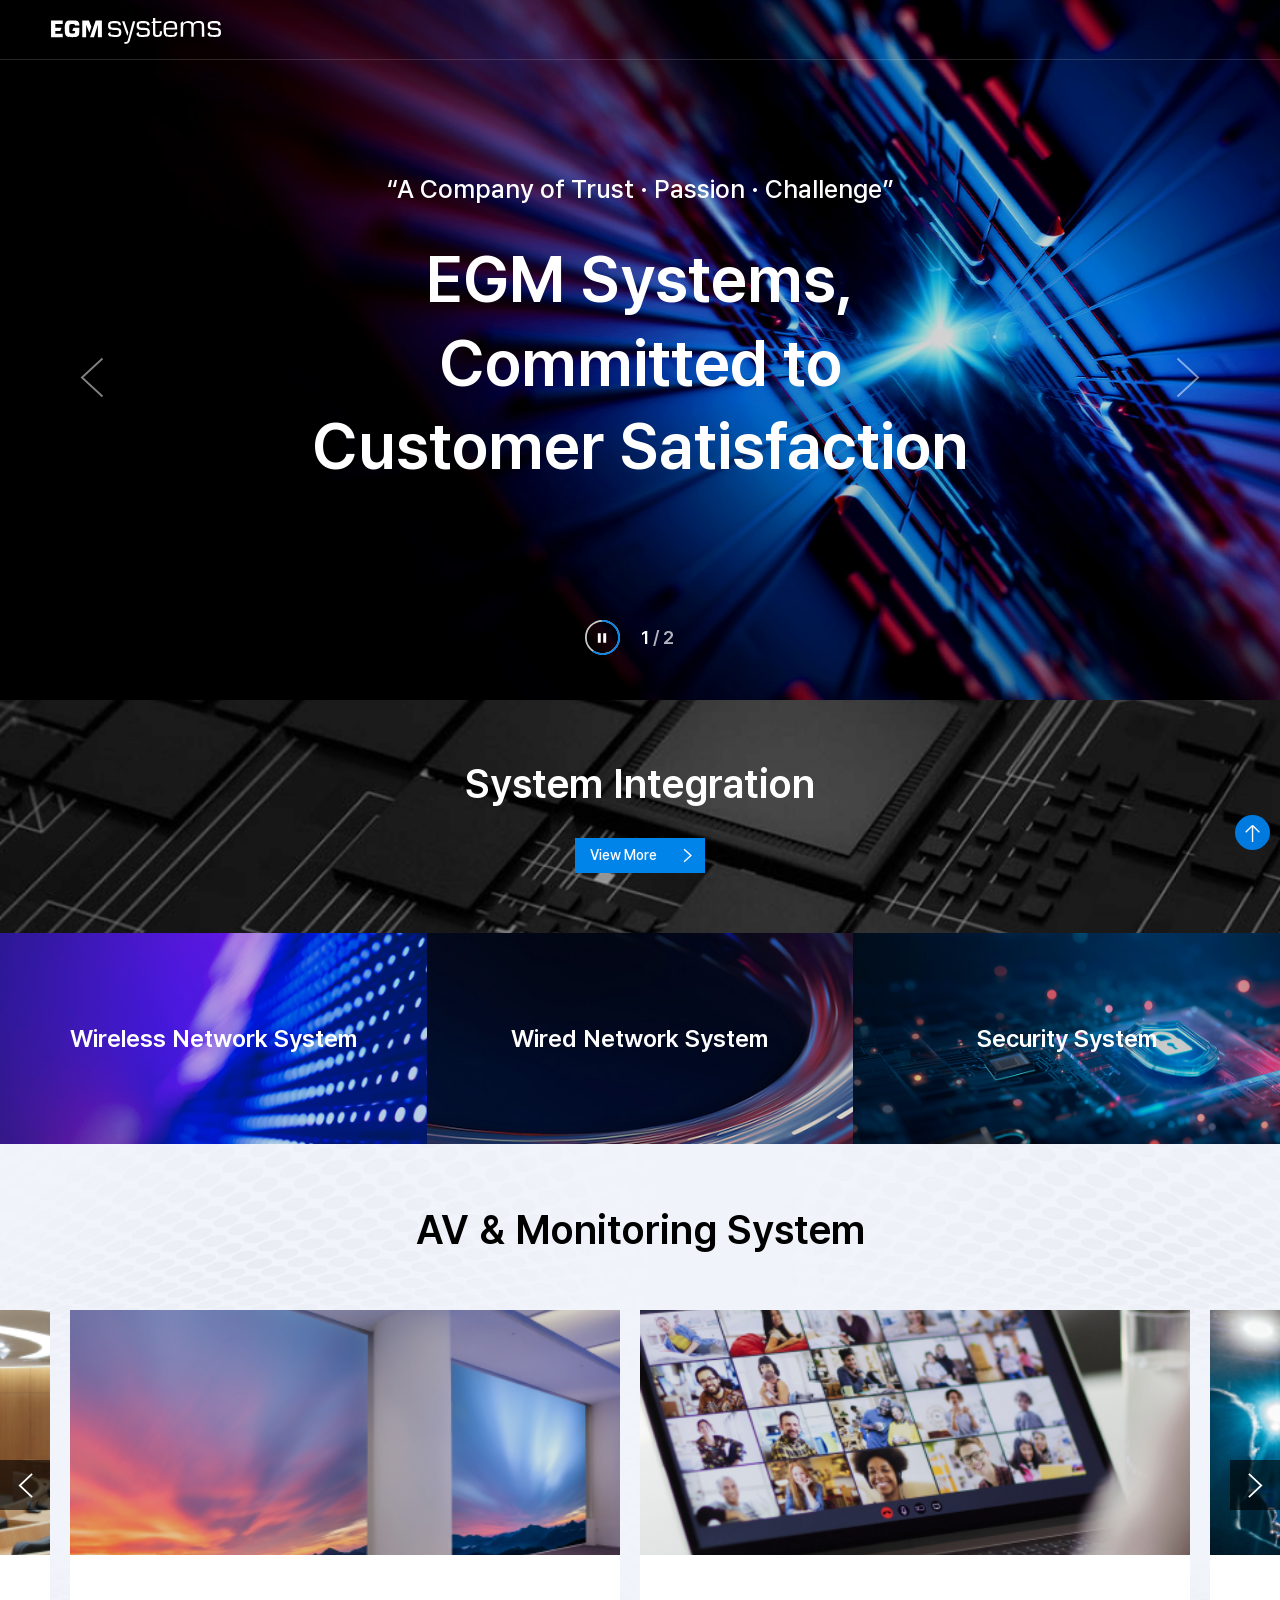
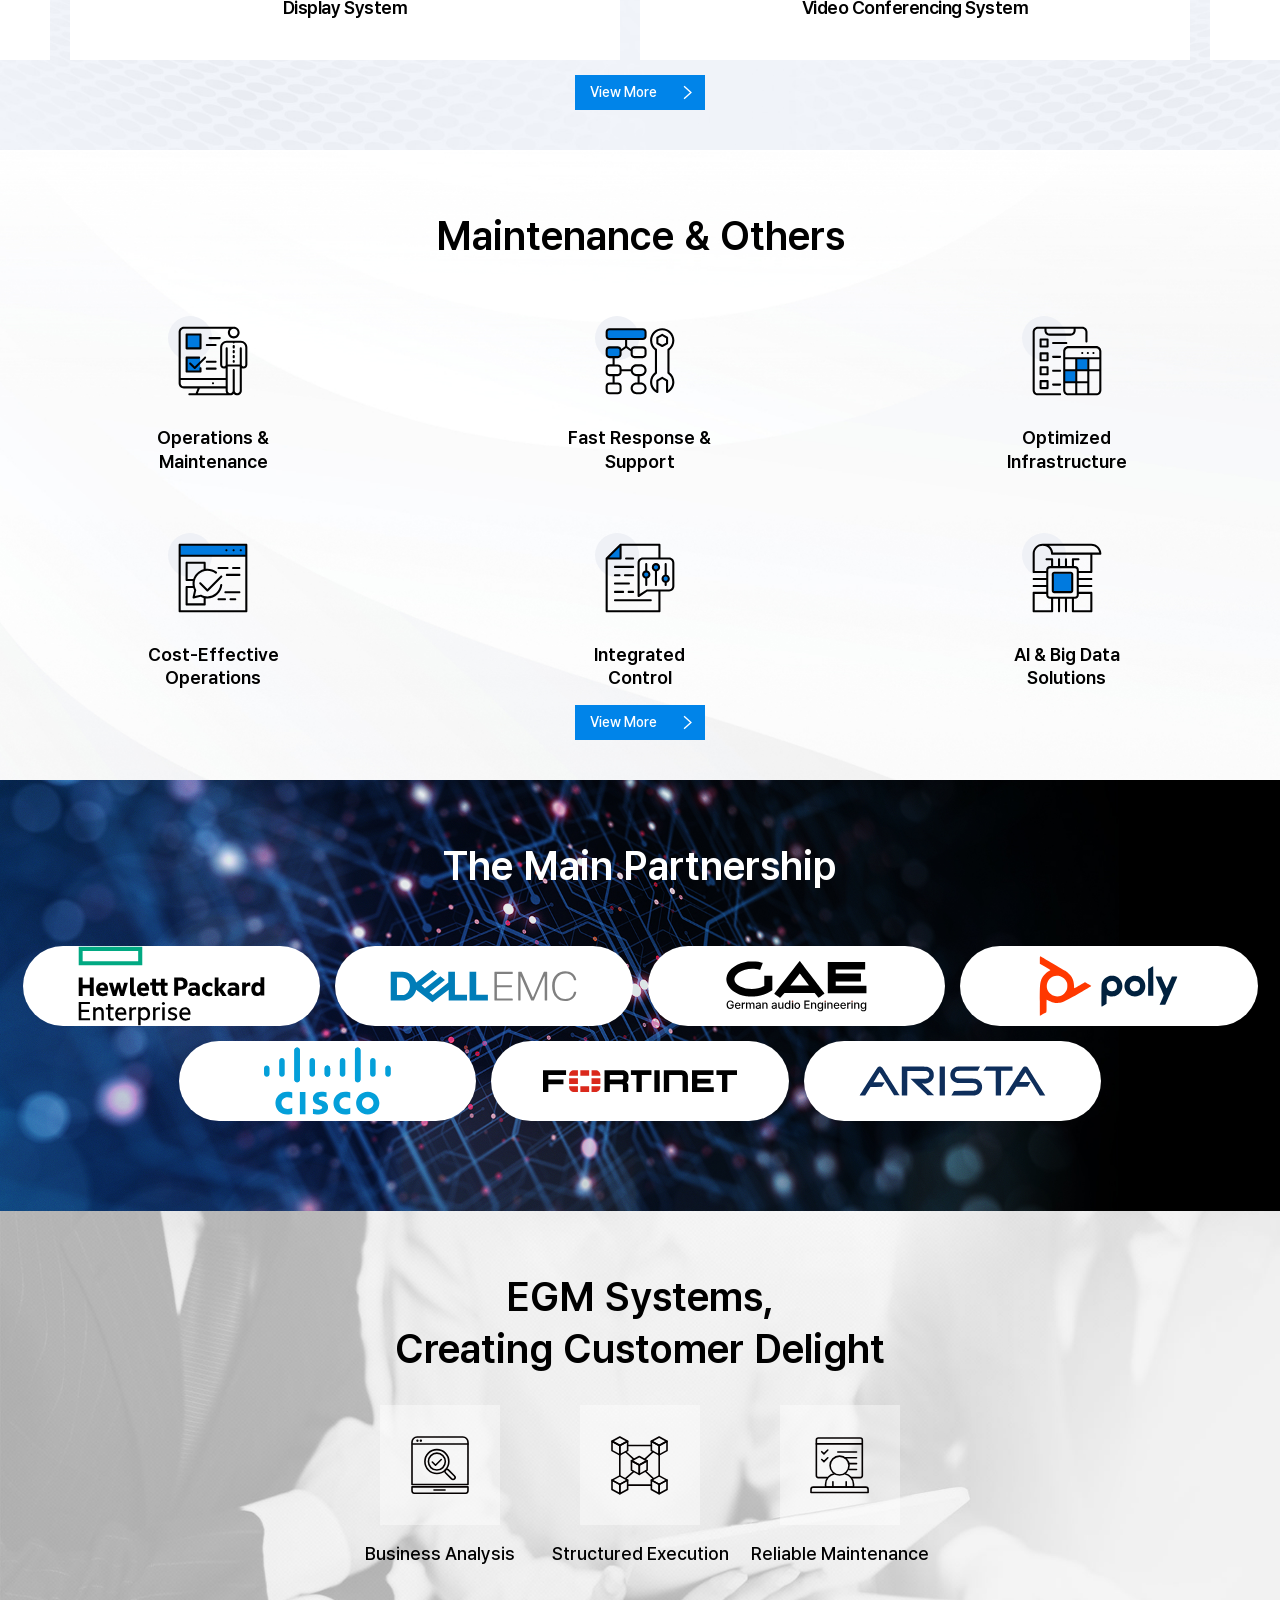
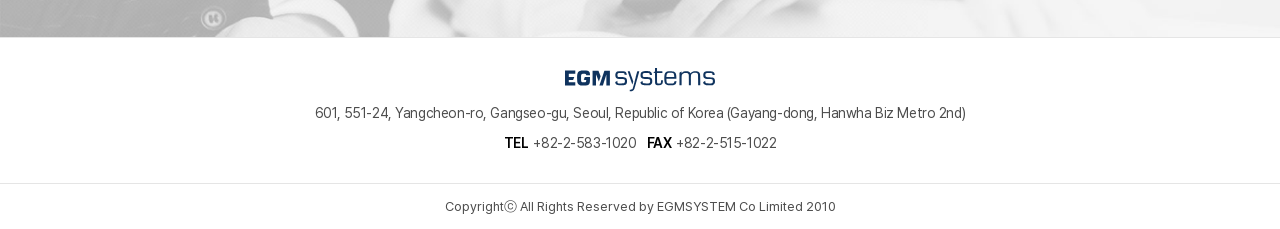
==== commit 73a7d706: "수정" ====
--- a/index.html
+++ b/index.html
@@ -79,7 +79,7 @@
 				<div class="inner">
 					<div class="text-wrap">
 						<p class="text">
-							“1A Company of Trust · Passion · Challenge”
+							“A Company of Trust · Passion · Challenge”
 						</p>
 						<p class="title">						
 							EGM Systems,<br/>
